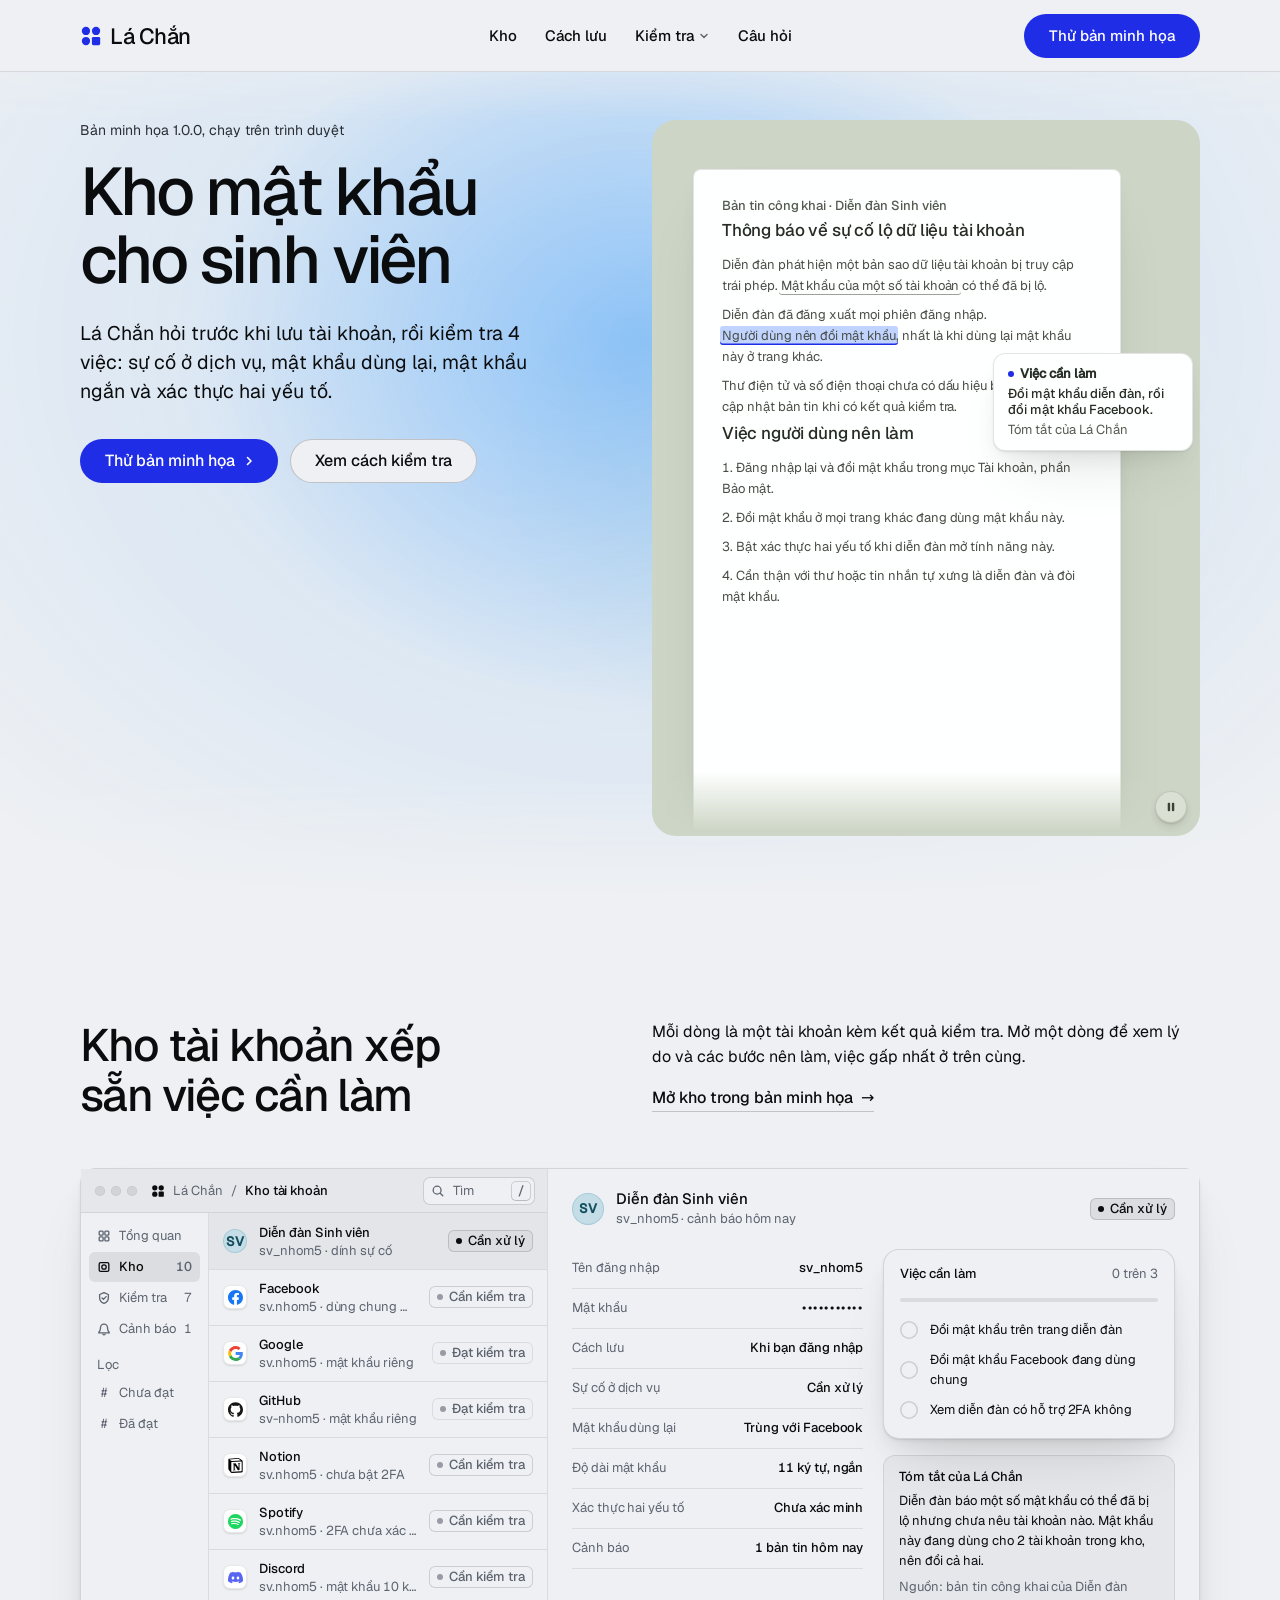
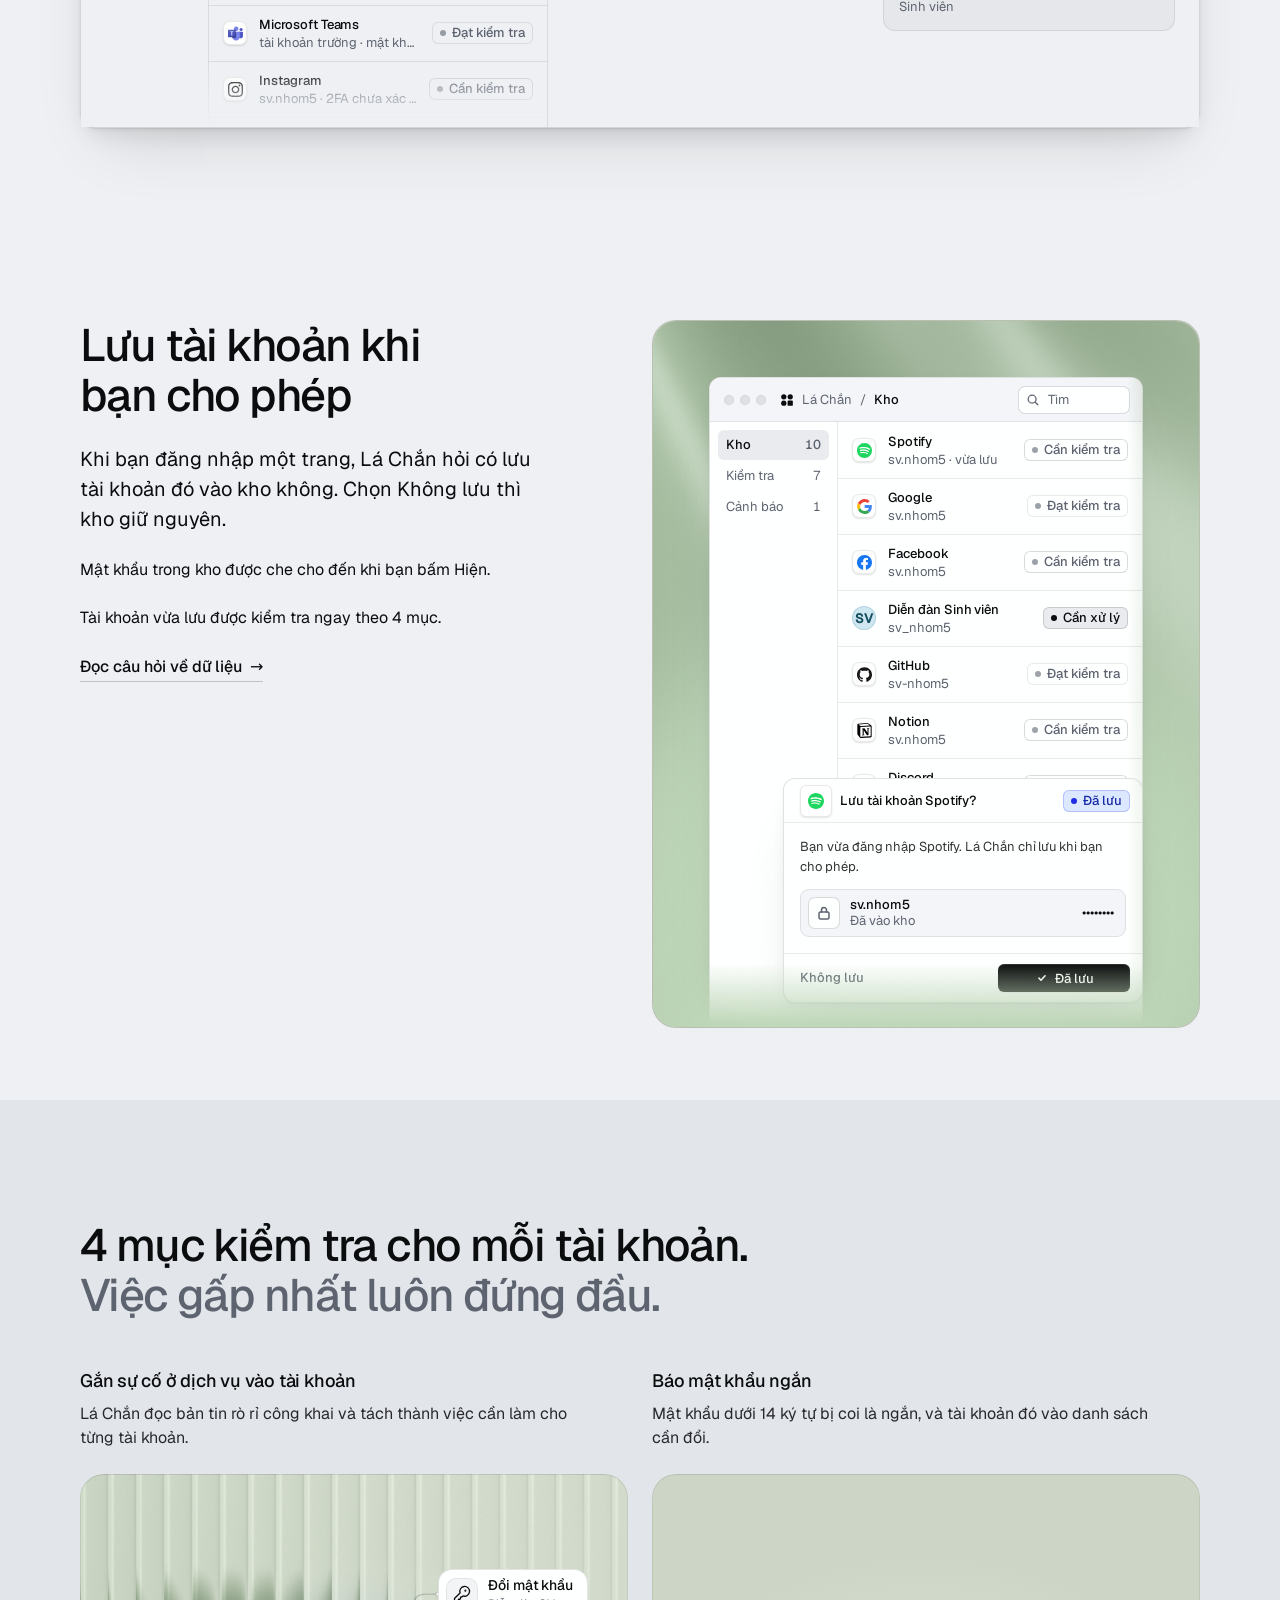
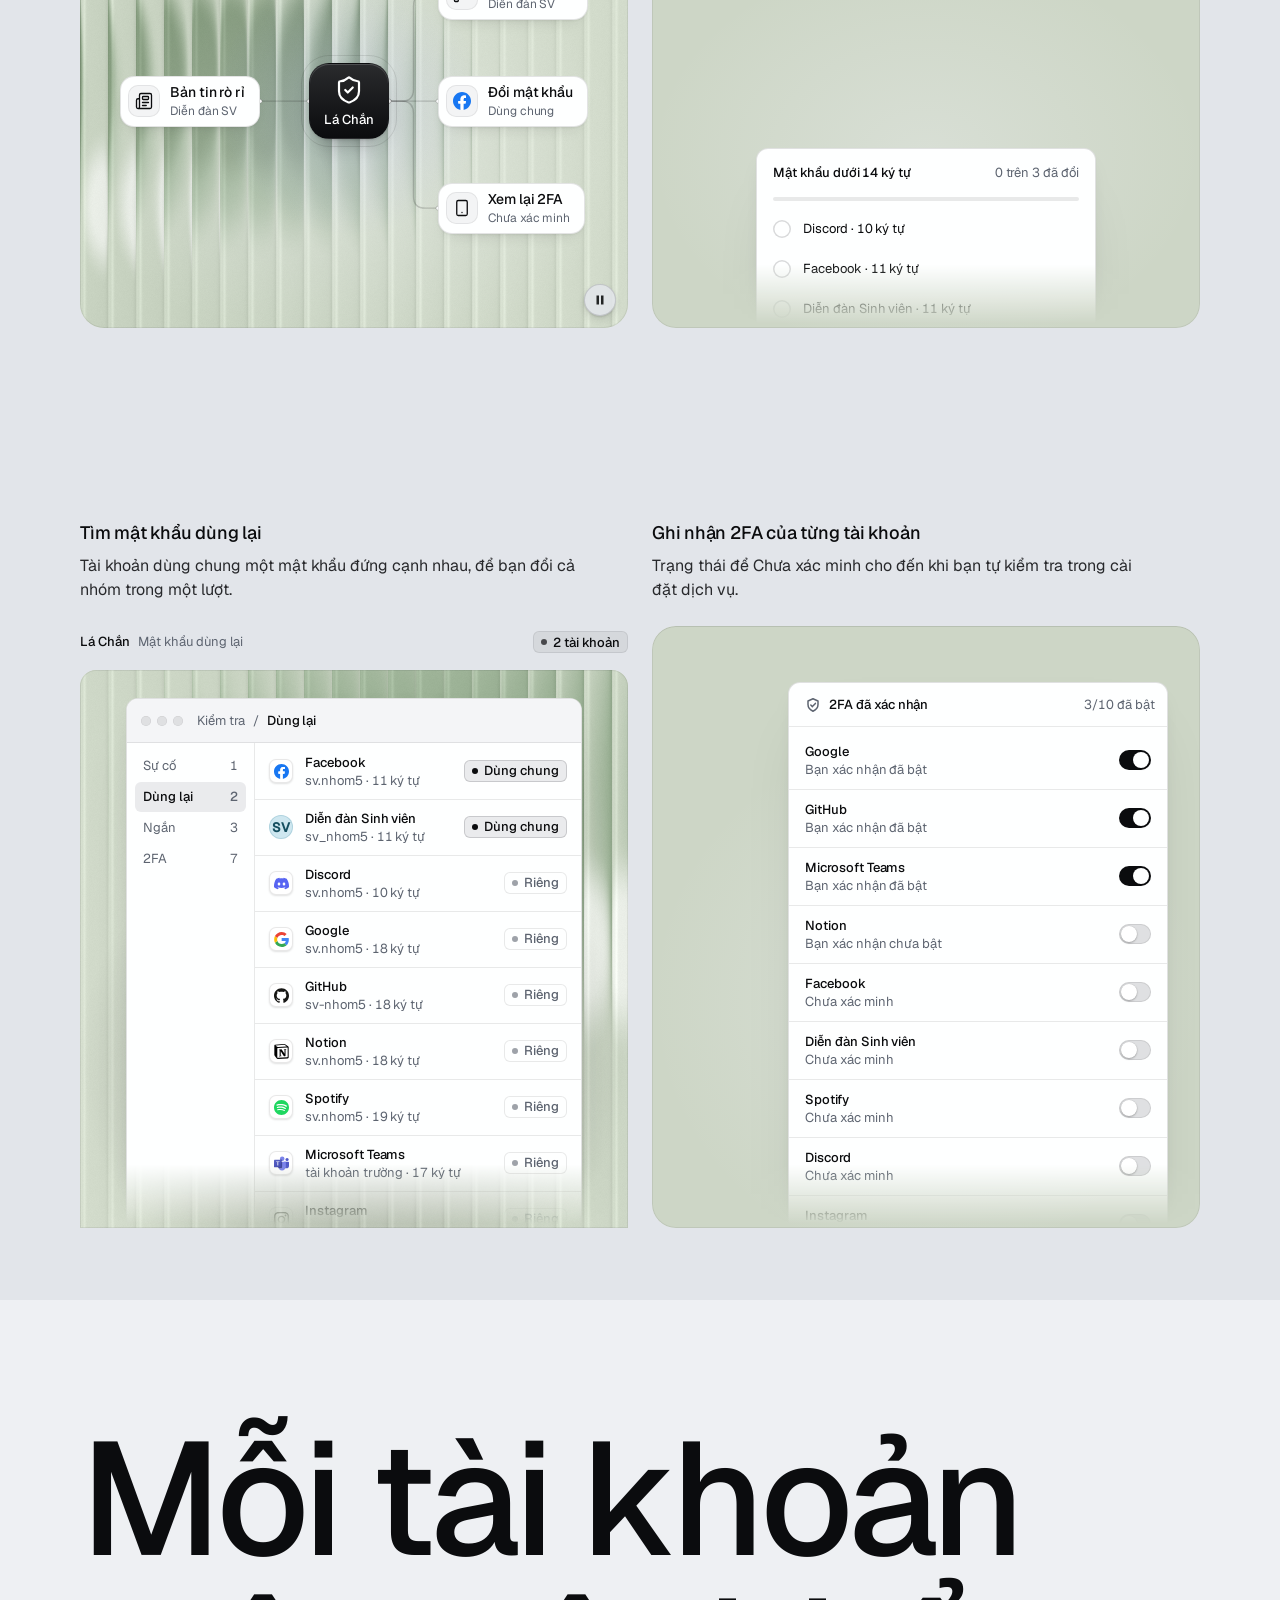
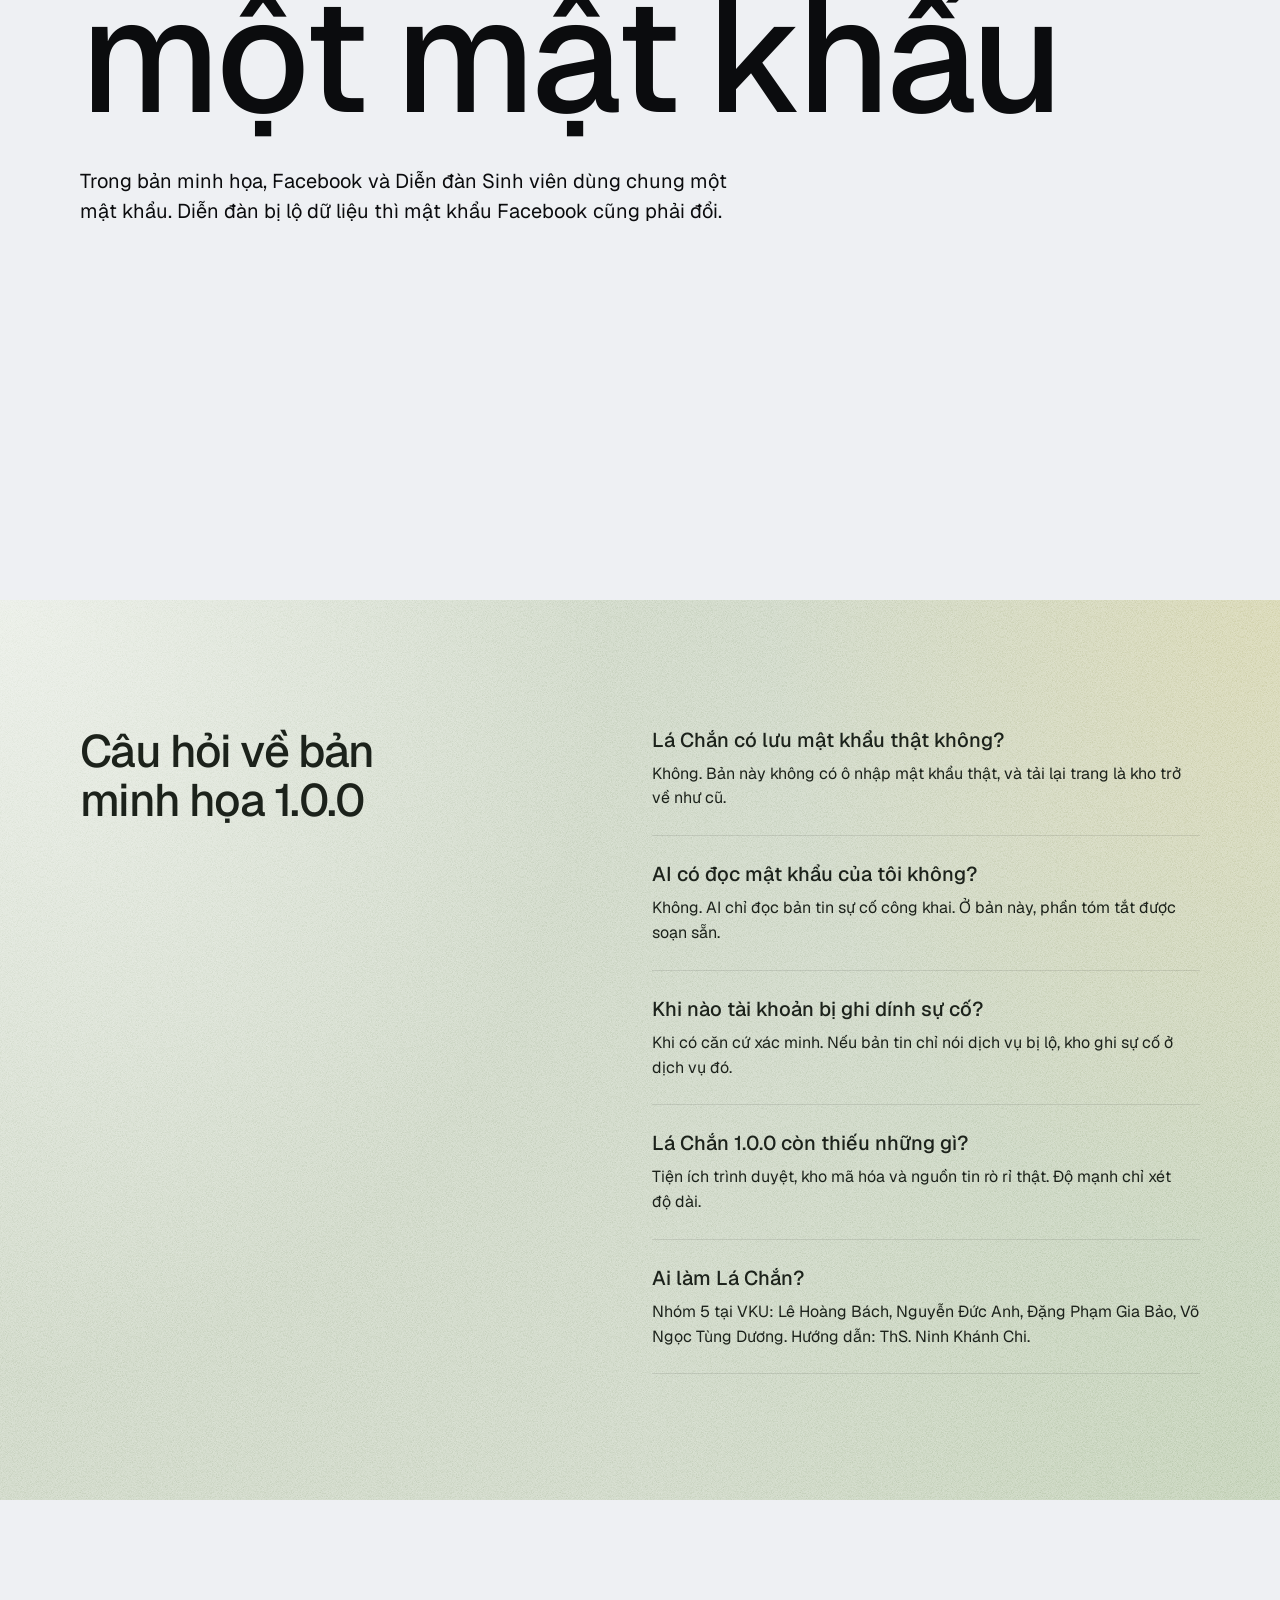
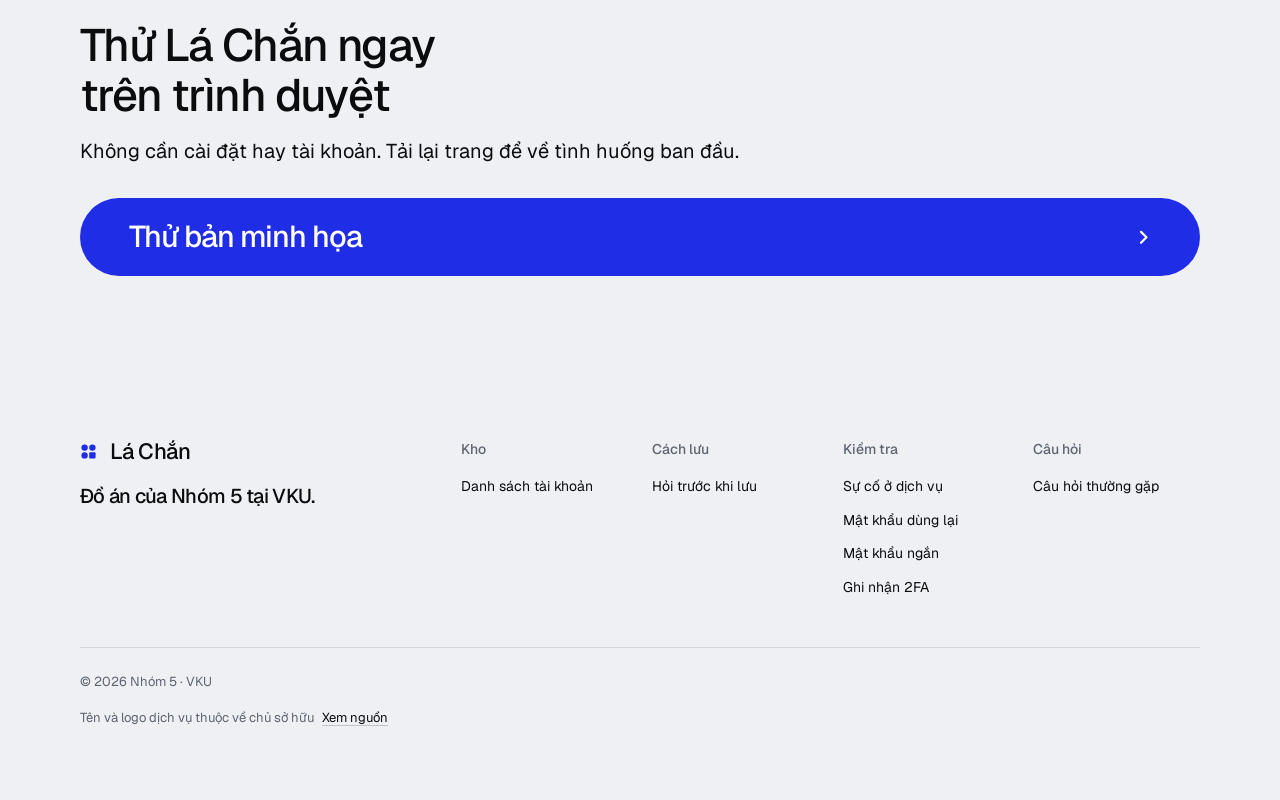
==== index.html @ aacc7a65 "Add files via upload" ====
<!doctype html>
<html lang="vi" data-type="software" data-radius="round" data-ground="sage" data-buttons="solid" data-motion>
<head>
<meta charset="utf-8">
<meta name="viewport" content="width=device-width, initial-scale=1, viewport-fit=cover">
<title>Lá Chắn: kho mật khẩu cho sinh viên</title>
<meta name="description" content="Lá Chắn lưu tài khoản khi bạn đồng ý, rồi chỉ ra tài khoản cần xử lý trước: dính sự cố, dùng chung mật khẩu, mật khẩu ngắn hoặc 2FA chưa rõ.">
<meta property="og:type" content="website">
<meta property="og:title" content="Lá Chắn: kho mật khẩu cho sinh viên">
<meta property="og:description" content="Lưu tài khoản khi bạn đồng ý và biết tài khoản nào cần đổi mật khẩu trước.">
<meta property="og:image" content="share.jpg">
<meta name="twitter:card" content="summary_large_image">
<link rel="icon" href="favicon.svg" type="image/svg+xml">
<meta name="theme-color" content="#eef0f3">
<link rel="canonical" href="https://nktu32-ux.github.io/bao-ve-tai-khoan/">
<meta name="site-kind" content="software">
<meta name="page-type" content="software">
<!-- Geist + Geist Mono (start.mjs css --type geist), the same Google Fonts files kept in assets/fonts with their Vietnamese subset -->
<link rel="stylesheet" href="assets/fonts/fonts.css">
<link rel="stylesheet" href="assets/system.css">
<link rel="stylesheet" href="assets/ui/cards.css">
<link rel="stylesheet" href="assets/motion/motion.css">
<link rel="stylesheet" href="assets/backgrounds/backgrounds.css">
<link rel="stylesheet" href="assets/layout/layout.css">
<link rel="stylesheet" href="assets/icons/icon.css">
<style>
:root {
  --p-bg: #eef0f3; --p-surface: #e2e5ea; --p-ink: #0b0c0e; --p-muted: #5d6470;
  --p-accent: #1f2de6; --p-accent-ink: #ffffff; --p-action: #1f2de6; --p-action-ink: #ffffff;
  --p-inv-bg: #0b0c0e; --p-inv-surface: #17181a; --p-inv-ink: #eef0f3; --p-inv-muted: #8e8f92;
  --p-inv-accent: #eef0f3; --p-inv-accent-ink: #0b0c0e; --p-inv-action: #eef0f3; --p-inv-action-ink: #0b0c0e;
  --font-display: "Geist", system-ui, sans-serif;
  --font-text: "Geist", system-ui, sans-serif;
  --font-mono: "Geist Mono", ui-monospace, "SFMono-Regular", Menlo, Consolas, monospace;
  --display-weight: 500;
  --display-tracking: -0.035em;
  --display-tracking-xl: -0.045em;
}
</style>
<link rel="stylesheet" href="assets/ui/base.css">
<link rel="stylesheet" href="assets/ui/doc/fragment.css">
<link rel="stylesheet" href="assets/ui/window/fragment.css">
<link rel="stylesheet" href="assets/ui/checklist/fragment.css">
<link rel="stylesheet" href="assets/ui/cursor/fragment.css">
<link rel="stylesheet" href="assets/ui/toggles/fragment.css">
<link rel="stylesheet" href="assets/diagrams/diagram.css">
<script>document.documentElement.classList.add('m-enter');setTimeout(()=>document.documentElement.classList.add('m-enter-done'),700)</script>
<script src="assets/backgrounds/backgrounds.js"></script>
<script>document.documentElement.classList.add('mo-js');setTimeout(()=>document.documentElement.classList.add('mo-safe'),2500)</script>
<link rel="modulepreload" href="assets/moments/moments.js">
<link rel="modulepreload" href="assets/moments/lib.js">
<link rel="modulepreload" href="assets/moments/letters-assemble/moment.js">
<style>
  /* page CSS: only what sits inside a visual, and one --p-h for the card group */
  #kiem-tra .panel { --p-h: 336px; }
  @media (min-width: 1024px) and (max-width: 1279px) { #kiem-tra .panel { --p-h: 320px; } }
  @media (min-width: 640px) and (max-width: 1023px) and (orientation: portrait) { #kiem-tra .panel { --p-h: 440px; } }
  @media (max-width: 639px) { #kiem-tra .panel { --p-h: 170px; } }
  /* the questions: one screen from a tablet up, two on a phone (five answers stack taller than one) */
  @media (max-width: 639px) { #cau-hoi { --g-screen: 200lvh; } }
  /* the hero's page on a tablet takes the frame's width, with even ground at both sides */
  @media (max-width: 1023px) {
    .hero__media .stage > .at-corner { right: 40px; }
    .hero__media .ui-doc { width: 100%; }
  }
  /* the nav menu opens a card of the checks: land under the fixed bar */
  #kiem-tra .card { scroll-margin-top: calc(var(--nav) + var(--s-6)); }

  /* the hero's picture stands on the page's lit ground (layout.css gives .hero__media the surface) */
  .hero__media.frame--lit { background: var(--ground-bg); }
  .hero__media .ui-doc { width: 500px; }
  /* a phone's frame is too narrow for the note beside the page: the marked phrase stands alone */
  @media (max-width: 639px) { .hero__media .ui-doc__note { display: none; } }

  /* app-frame (sections-library.md, app-frame: the whole recipe) */
  .app.ui { display: grid; grid-template-columns: minmax(0, 5fr) minmax(0, 7fr); margin-top: var(--s-7); background: var(--u-bg); border: 1px solid var(--u-border); border-radius: var(--u-r); box-shadow: var(--u-shadow); }
  .app > .app__pane { position: relative; min-width: 0; min-height: 0; overflow: hidden; }
  .app > .app__pane + .app__pane { border-left: 1px solid var(--u-line); }
  .app > .app__pane > .ui-panel { width: 100%; border: 0; border-radius: 0; box-shadow: none; }
  .app > .app__pane::after { content: ""; position: absolute; inset: auto 0 0 0; height: 64px; background: linear-gradient(transparent, var(--u-bg)); pointer-events: none; }
  @media (min-width: 1024px) and (max-width: 1279px) { .app.ui { grid-template-columns: minmax(0, 4fr) minmax(0, 8fr); } }
  @media (max-width: 1023px) {
    .app.ui { grid-template-columns: minmax(0, 1fr); grid-template-rows: auto minmax(0, 1fr); }
    .app > .app__pane--list { max-height: 252px; }
    .app > .app__pane--list::after { display: none; }
    .app .ui-win__side { display: none; }
    .app .ui-win__body { grid-template-columns: minmax(0, 1fr); }
    .app > .app__pane + .app__pane { border-left: 0; border-top: 1px solid var(--u-line); }
  }
  @media (max-width: 639px) {
    .app.ui { grid-template-rows: minmax(0, 1fr); }
    .app > .app__pane--list { display: none; }
    .app > .app__pane + .app__pane { border-top: 0; }
  }

  /* a service's real logo on a light tile, in the window rows */
  .lc-logo { background: var(--u-tile); box-shadow: var(--u-tile-edge); border-radius: 7px; }
  .lc-logo img { width: 15px; height: 15px; }

  /* the open account in the app frame, laid out from Lá Chắn's own account screen */
  .lc-acc { padding: 20px 24px 32px; display: grid; gap: 20px; align-content: start; }
  .lc-acc__head { display: flex; align-items: center; gap: 12px; }
  .lc-acc__head .ui-title { font-size: 15px; }
  .lc-acc__sub { font-size: 13px; color: var(--u-muted); }
  .lc-acc__cols { display: grid; grid-template-columns: minmax(0, 1fr) minmax(0, 1fr); gap: 20px; align-items: start; }
  .lc-acc__list { margin: 0; padding: 0; list-style: none; display: grid; }
  .lc-acc__list > li { display: grid; grid-template-columns: minmax(0, 1fr) auto; align-items: center; gap: 12px; min-height: 40px; font-size: 13px; line-height: 16px; border-bottom: 1px solid var(--u-line); }
  .lc-acc__list > li > span:first-child { color: var(--u-muted); }
  .lc-acc__list b { font-weight: 500; color: var(--u-ink); }
  .lc-acc__mask { letter-spacing: 0.12em; }
  .lc-acc__cols .ui-checks { width: 100%; }
  .lc-acc__side { display: grid; gap: 16px; }
  .lc-acc__ai { padding: 14px 16px; border-radius: var(--u-r2); background: var(--u-fill); box-shadow: inset 0 0 0 1px var(--u-line); display: grid; gap: 6px; }
  .lc-acc__ai p { margin: 0; font-size: 13px; line-height: 20px; color: var(--u-ink); }
  .lc-acc__label { font-size: 13px; line-height: 16px; font-weight: 500; color: var(--u-ink); }
  .lc-acc__ai .lc-acc__src { color: var(--u-muted); }
  @media (max-width: 1279px) { .lc-acc__cols { grid-template-columns: minmax(0, 1fr); } }

  /* the statement moment's letters start scattered: they stay inside their own section */
  #mot-mat-khau { overflow: clip; }
  /* the statement's lines under it are text people read: the ink */
  #mot-mat-khau .mo-la__sub { color: var(--ink); }
  /* the mocks' quietest text at 4.5:1 on their own surface */
  .ui { --u-soft: var(--u-muted); }
  /* #luu: the dialog lies over the window's lower-right corner; below 1024 the window shows alone, as the hero frames do */
  @media (max-width: 1023px) { #luu .stage > .at-over { display: none; } }
  .lc-skip { font-size: 13px; line-height: 16px; font-weight: 500; color: var(--u-muted); }
  /* the credits line in the page's language (system.css writes "Credits" and "Hide") */
  .credits > summary::after { content: "Xem nguồn"; }
  .credits[open] > summary::after { content: "Ẩn"; }

  /* a phone shows the first rows of each list; the rest would only run on, cut, under the next card */
  @media (max-width: 639px) {
    :is(#luu, #dung-lai) .ui-win__row:nth-child(n + 6), #hai-yeu-to .ui-tg:nth-child(n + 5) { display: none; }
  }
</style>
</head>
<body>
<!-- type: software
     deal: hero split, nav nav-centre, close close-type, footer footer-columns, rhythm surface-pairs (#kiem-tra), buttons solid,
           mark dots, grounds bg-halo (hero) and bg-band (#cau-hoi), lit ground sage; palette cool-grey-cobalt; type geist; radius round
     effect: silk-folds in the [data-visual] frame of #luu; card grounds: fluted-glass in #kiem-tra
     moments: letters-assemble in #mot-mat-khau (the one habit the page asks people to drop, built letter by letter)
     motion: hero entrance (the name, then what to do); the doc's two marks in the hero; the open account's checklist in #kho;
             the lanes diagram's pulse in #kiem-tra (the card group's one loop); hover on every link, button and card -->

<header class="nav nav--centre">
  <div class="wrap nav__bar">
    <a class="skip-link" href="#top">Đến nội dung chính</a>
    <a class="nav__logo" href="#top"><span class="mark" data-mark="dots" aria-hidden="true"></span>Lá Chắn</a>
    <nav class="nav__links" aria-label="Điều hướng chính">
      <div class="nav__item"><a class="nav__link" href="#kho">Kho</a></div>
      <div class="nav__item"><a class="nav__link" href="#luu">Cách lưu</a></div>
      <div class="nav__item">
        <a class="nav__link" href="#kiem-tra">Kiểm tra <svg class="chev" viewBox="0 0 12 12" aria-hidden="true"><path d="M3 4.5l3 3 3-3" fill="none" stroke="currentColor" stroke-width="1.5" stroke-linecap="round" stroke-linejoin="round"/></svg></a>
        <div class="nav__menu">
          <div class="wrap grid">
            <div class="menu-col span-3">
              <p class="t-label">Tài khoản</p>
              <a href="#su-co">Sự cố ở dịch vụ<span>Theo bản tin công khai</span></a>
              <a href="#hai-yeu-to">Ghi nhận 2FA<span>Xác thực hai yếu tố</span></a>
            </div>
            <div class="menu-col span-3">
              <p class="t-label">Mật khẩu</p>
              <a href="#dung-lai">Mật khẩu dùng lại<span>Tài khoản dùng chung</span></a>
              <a href="#mat-khau-yeu">Mật khẩu ngắn<span>Dưới 14 ký tự</span></a>
            </div>
          </div>
        </div>
      </div>
      <div class="nav__item"><a class="nav__link" href="#cau-hoi">Câu hỏi</a></div>
    </nav>
    <div class="nav__actions">
      <a class="btn btn--primary" href="app.html">Thử bản minh họa</a>
    </div>
    <button class="nav__toggle" type="button" aria-expanded="false" aria-label="Mở menu">
      <svg width="18" height="18" viewBox="0 0 18 18" aria-hidden="true"><path d="M2 5h14M2 13h14" stroke="currentColor" stroke-width="1.6" stroke-linecap="round"/></svg>
    </button>
  </div>
</header>

<main id="top">
  <section class="hero hero--split bg-halo" data-enter aria-labelledby="hero-h">
    <div class="wrap"><div class="hero-text grid hero__grid">
      <div class="hero__text span-5">
        <p class="hero__kicker">Bản minh họa 1.0.0, chạy trên trình duyệt</p>
        <h1 id="hero-h">Kho mật khẩu cho sinh viên</h1>
        <p class="hero__lead">Lá Chắn hỏi trước khi lưu tài khoản, rồi kiểm tra 4 việc: sự cố ở dịch vụ, mật khẩu dùng lại, mật khẩu ngắn và xác thực hai yếu tố.</p>
        <div class="btn-row">
          <a class="btn btn--primary" href="app.html">Thử bản minh họa<svg class="m-arrow" viewBox="0 0 12 12" aria-hidden="true"><path class="m-arrow__stem" d="M1 6h8"/><path class="m-arrow__head" d="M4.5 2.5 8 6l-3.5 3.5"/></svg></a>
          <a class="btn btn--secondary" href="#kiem-tra">Xem cách kiểm tra</a>
        </div>
      </div>
      <div class="hero__media frame frame--lit span-6 start-7" role="img" aria-label="Lá Chắn mở bản tin rò rỉ công khai của Diễn đàn Sinh viên, đánh dấu câu về mật khẩu bị lộ và ghi chú rằng tài khoản trong kho dùng chung mật khẩu với Facebook">
        <div class="stage stage--fade-b">
          <div class="at-corner to-edge" style="--ax:40px;--ay:48px" data-ui-loop>
            <div class="ui ui-doc" data-ui="doc">
              <article class="ui-doc__page">
                <div class="ui-doc__label">Bản tin công khai · Diễn đàn Sinh viên</div>
                <div class="ui-doc__title">Thông báo về sự cố lộ dữ liệu tài khoản</div>
                <div class="ui-doc__text">Diễn đàn phát hiện một bản sao dữ liệu tài khoản bị truy cập trái phép. <mark class="ui-doc__mark is-on">Mật khẩu của một số tài khoản</mark> có thể đã bị lộ.</div>
                <div class="ui-doc__text">Diễn đàn đã đăng xuất mọi phiên đăng nhập. <mark class="ui-doc__mark" data-kind="Việc cần làm" data-msg="Đổi mật khẩu diễn đàn, rồi đổi mật khẩu Facebook." data-where="Tóm tắt của Lá Chắn">Người dùng nên đổi mật khẩu</mark>, nhất là khi dùng lại mật khẩu này ở trang khác.</div>
                <div class="ui-doc__text">Thư điện tử và số điện thoại chưa có dấu hiệu bị lộ. Diễn đàn sẽ cập nhật bản tin khi có kết quả kiểm tra.</div>
                <div class="ui-doc__title">Việc người dùng nên làm</div>
                <div class="ui-doc__text">1. Đăng nhập lại và đổi mật khẩu trong mục Tài khoản, phần Bảo mật.</div>
                <div class="ui-doc__text">2. Đổi mật khẩu ở mọi trang khác đang dùng mật khẩu này.</div>
                <div class="ui-doc__text">3. Bật xác thực hai yếu tố khi diễn đàn mở tính năng này.</div>
                <div class="ui-doc__text">4. Cẩn thận với thư hoặc tin nhắn tự xưng là diễn đàn và đòi mật khẩu.</div>
              </article>
              <aside class="ui-doc__note ui-panel is-on">
                <div class="ui-doc__kind"><span class="ui-doc__dot"></span><span data-doc-kind>Có trong kho</span></div>
                <div class="ui-doc__msg" data-doc-msg>sv_nhom5 dùng chung mật khẩu với Facebook.</div>
                <div class="ui-doc__where" data-doc-where>Kho tài khoản · 2 tài khoản</div>
              </aside>
            </div>
          </div>
        </div>
      </div>
    </div></div>
  </section>

  <section class="section" id="kho" aria-labelledby="kho-h">
    <div class="wrap">
      <div class="grid">
        <h2 class="span-5" id="kho-h">Kho tài khoản xếp sẵn việc cần làm</h2>
        <div class="span-6 start-7 stack-4">
          <p>Mỗi dòng là một tài khoản kèm kết quả kiểm tra. Mở một dòng để xem lý do và các bước nên làm, việc gấp nhất ở trên cùng.</p>
          <a class="link" href="app.html#kho-tai-khoan">Mở kho trong bản minh họa</a>
        </div>
      </div>
      <div class="ui app fill" role="img" aria-label="Cửa sổ Lá Chắn: 10 tài khoản trong kho, tài khoản Diễn đàn Sinh viên đang mở với 4 kết quả kiểm tra và 3 việc cần làm" data-ui-pause-host>
        <div class="app__pane app__pane--list">
          <div class="ui ui-panel ui-win" data-ui="window">
            <div class="ui-win__bar">
              <span class="ui-dots" aria-hidden="true"><i></i><i></i><i></i></span>
              <span class="ui-win__crumb"><svg class="ui-brand" viewBox="0 0 24 24" aria-hidden="true" fill="currentColor"><circle cx="6.5" cy="6.5" r="4.5"/><circle cx="17.5" cy="6.5" r="4.5"/><circle cx="6.5" cy="17.5" r="4.5"/><rect x="13" y="13" width="9" height="9" rx="1.5"/></svg>Lá Chắn <i>/</i> <b>Kho tài khoản</b></span>
              <span class="ui-spacer"></span>
              <span class="ui-win__search" aria-hidden="true"><svg class="ui-icon" viewBox="0 0 16 16"><circle cx="7" cy="7" r="4.5"/><path d="m10.5 10.5 3 3"/></svg><span class="ui-win__ph">Tìm</span><span class="ui-kbd">/</span></span>
            </div>
            <div class="ui-win__body">
              <nav class="ui-win__side" aria-hidden="true">
                <span class="ui-win__nav"><svg class="ui-icon" viewBox="0 0 16 16"><rect x="2.5" y="2.5" width="4.5" height="4.5" rx="1"/><rect x="9" y="2.5" width="4.5" height="4.5" rx="1"/><rect x="2.5" y="9" width="4.5" height="4.5" rx="1"/><rect x="9" y="9" width="4.5" height="4.5" rx="1"/></svg>Tổng quan</span>
                <span class="ui-win__nav is-on"><svg class="ui-icon" viewBox="0 0 16 16"><rect x="2.5" y="3" width="11" height="10" rx="1.5"/><circle cx="8" cy="8" r="2.5"/></svg>Kho<em>10</em></span>
                <span class="ui-win__nav"><svg class="ui-icon" viewBox="0 0 16 16"><path d="M8 1.8 13 4v3.6c0 3-2.1 5.4-5 6.6-2.9-1.2-5-3.6-5-6.6V4z"/><path d="m5.8 8 1.6 1.6 3-3.2"/></svg>Kiểm tra<em>7</em></span>
                <span class="ui-win__nav"><svg class="ui-icon" viewBox="0 0 16 16"><path d="M12 6.5a4 4 0 0 0-8 0c0 4.5-2 4.5-2 6h12c0-1.5-2-1.5-2-6"/><path d="M6.8 14a1.4 1.4 0 0 0 2.4 0"/></svg>Cảnh báo<em>1</em></span>
                <span class="ui-win__label">Lọc</span>
                <span class="ui-win__nav"><span class="ui-win__hash">#</span>Chưa đạt</span>
                <span class="ui-win__nav"><span class="ui-win__hash">#</span>Đã đạt</span>
              </nav>
              <div class="ui-win__main">
                <div class="ui-win__cols" aria-hidden="true"><span>Dịch vụ</span><span>Tài khoản</span><span>Trạng thái</span><span>2FA</span></div>
                <ul class="ui-win__rows">
                  <li class="ui-win__row is-sel" data-row><span class="ui-avatar" data-tone="4">SV</span><span class="ui-win__who">Diễn đàn Sinh viên</span><span class="ui-win__sub">sv_nhom5 · dính sự cố</span><span class="ui-win__st is-you" data-st>Cần xử lý</span><span class="ui-win__age">Chưa</span></li>
                  <li class="ui-win__row" data-row><span class="ui-avatar lc-logo"><img data-icon="facebook" src="assets/icons/facebook.svg" alt="" width="15" height="15"></span><span class="ui-win__who">Facebook</span><span class="ui-win__sub">sv.nhom5 · dùng chung mật khẩu</span><span class="ui-win__st" data-st>Cần kiểm tra</span><span class="ui-win__age">Chưa</span></li>
                  <li class="ui-win__row" data-row><span class="ui-avatar lc-logo"><img data-icon="logos:google-icon" src="assets/icons/google-icon.svg" alt="" width="15" height="15"></span><span class="ui-win__who">Google</span><span class="ui-win__sub">sv.nhom5 · mật khẩu riêng</span><span class="ui-win__st is-done" data-st>Đạt kiểm tra</span><span class="ui-win__age">Bật</span></li>
                  <li class="ui-win__row" data-row><span class="ui-avatar lc-logo"><img data-icon="github" src="assets/icons/github.svg" alt="" width="15" height="15"></span><span class="ui-win__who">GitHub</span><span class="ui-win__sub">sv-nhom5 · mật khẩu riêng</span><span class="ui-win__st is-done" data-st>Đạt kiểm tra</span><span class="ui-win__age">Bật</span></li>
                  <li class="ui-win__row" data-row><span class="ui-avatar lc-logo"><img data-icon="notion" src="assets/icons/notion.svg" alt="" width="15" height="15"></span><span class="ui-win__who">Notion</span><span class="ui-win__sub">sv.nhom5 · chưa bật 2FA</span><span class="ui-win__st" data-st>Cần kiểm tra</span><span class="ui-win__age">Tắt</span></li>
                  <li class="ui-win__row" data-row><span class="ui-avatar lc-logo"><img data-icon="spotify" src="assets/icons/spotify.svg" alt="" width="15" height="15"></span><span class="ui-win__who">Spotify</span><span class="ui-win__sub">sv.nhom5 · 2FA chưa xác minh</span><span class="ui-win__st" data-st>Cần kiểm tra</span><span class="ui-win__age">Chưa</span></li>
                  <li class="ui-win__row" data-row><span class="ui-avatar lc-logo"><img data-icon="discord" src="assets/icons/discord.svg" alt="" width="15" height="15"></span><span class="ui-win__who">Discord</span><span class="ui-win__sub">sv.nhom5 · mật khẩu 10 ký tự</span><span class="ui-win__st" data-st>Cần kiểm tra</span><span class="ui-win__age">Chưa</span></li>
                  <li class="ui-win__row" data-row><span class="ui-avatar lc-logo"><img data-icon="teams" src="assets/icons/teams.svg" alt="" width="15" height="15"></span><span class="ui-win__who">Microsoft Teams</span><span class="ui-win__sub">tài khoản trường · mật khẩu riêng</span><span class="ui-win__st is-done" data-st>Đạt kiểm tra</span><span class="ui-win__age">Bật</span></li>
                  <li class="ui-win__row" data-row><span class="ui-avatar lc-logo"><img data-icon="instagram" src="assets/icons/instagram.svg" alt="" width="15" height="15"></span><span class="ui-win__who">Instagram</span><span class="ui-win__sub">sv.nhom5 · 2FA chưa xác minh</span><span class="ui-win__st" data-st>Cần kiểm tra</span><span class="ui-win__age">Chưa</span></li>
                  <li class="ui-win__row" data-row><span class="ui-avatar lc-logo"><img data-icon="tiktok" src="assets/icons/tiktok.svg" alt="" width="15" height="15"></span><span class="ui-win__who">TikTok</span><span class="ui-win__sub">sv.nhom5 · 2FA chưa xác minh</span><span class="ui-win__st" data-st>Cần kiểm tra</span><span class="ui-win__age">Chưa</span></li>
                </ul>
              </div>
            </div>
          </div>
        </div>
        <div class="app__pane app__pane--open" data-ui-loop>
          <div class="ui ui-panel lc-acc">
            <div class="lc-acc__head">
              <span class="ui-avatar ui-avatar--md" data-tone="4">SV</span>
              <div><div class="ui-title">Diễn đàn Sinh viên</div><div class="lc-acc__sub">sv_nhom5 · cảnh báo hôm nay</div></div>
              <span class="ui-spacer"></span>
              <span class="ui-win__st is-you">Cần xử lý</span>
            </div>
            <div class="lc-acc__cols">
              <ul class="lc-acc__list">
                <li><span>Tên đăng nhập</span><b>sv_nhom5</b></li>
                <li><span>Mật khẩu</span><b class="lc-acc__mask">•••••••••••</b></li>
                <li><span>Cách lưu</span><b>Khi bạn đăng nhập</b></li>
                <li><span>Sự cố ở dịch vụ</span><b>Cần xử lý</b></li>
                <li><span>Mật khẩu dùng lại</span><b>Trùng với Facebook</b></li>
                <li><span>Độ dài mật khẩu</span><b>11 ký tự, ngắn</b></li>
                <li><span>Xác thực hai yếu tố</span><b>Chưa xác minh</b></li>
                <li><span>Cảnh báo</span><b>1 bản tin hôm nay</b></li>
              </ul>
              <div class="lc-acc__side">
                <div class="ui ui-panel ui-checks" data-ui="checklist">
                  <div class="ui-checks__head">
                    <div class="ui-title">Việc cần làm</div>
                    <span class="ui-spacer"></span>
                    <div class="ui-meta" data-checks-count>0 trên 3</div>
                  </div>
                  <div class="ui-checks__bar"><i data-checks-bar style="--k:0"></i></div>
                  <ul class="ui-checks__list">
                    <li class="ui-check"><span class="ui-check__box"><svg viewBox="0 0 16 16"><path d="m4.5 8.2 2.3 2.3 4.7-5"/></svg></span><span class="ui-check__label">Đổi mật khẩu trên trang diễn đàn</span></li>
                    <li class="ui-check"><span class="ui-check__box"><svg viewBox="0 0 16 16"><path d="m4.5 8.2 2.3 2.3 4.7-5"/></svg></span><span class="ui-check__label">Đổi mật khẩu Facebook đang dùng chung</span></li>
                    <li class="ui-check"><span class="ui-check__box"><svg viewBox="0 0 16 16"><path d="m4.5 8.2 2.3 2.3 4.7-5"/></svg></span><span class="ui-check__label">Xem diễn đàn có hỗ trợ 2FA không</span></li>
                  </ul>
                </div>
                <div class="lc-acc__ai">
                  <div class="lc-acc__label">Tóm tắt của Lá Chắn</div>
                  <p>Diễn đàn báo một số mật khẩu có thể đã bị lộ nhưng chưa nêu tài khoản nào. Mật khẩu này đang dùng cho 2 tài khoản trong kho, nên đổi cả hai.</p>
                  <p class="lc-acc__src">Nguồn: bản tin công khai của Diễn đàn Sinh viên</p>
                </div>
              </div>
            </div>
          </div>
        </div>
      </div>
    </div>
  </section>

  <section class="section" id="luu" aria-labelledby="luu-h">
    <div class="wrap">
      <div class="grid fill">
        <div class="span-5 stack-5">
          <h2 id="luu-h">Lưu tài khoản khi bạn cho phép</h2>
          <p class="t-lead">Khi bạn đăng nhập một trang, Lá Chắn hỏi có lưu tài khoản đó vào kho không. Chọn Không lưu thì kho giữ nguyên.</p>
          <p>Mật khẩu trong kho được che cho đến khi bạn bấm Hiện.</p>
          <p>Tài khoản vừa lưu được kiểm tra ngay theo 4 mục.</p>
          <a class="link" href="#cau-hoi">Đọc câu hỏi về dữ liệu</a>
        </div>
        <div class="frame frame--split frame--fill span-6 start-7" data-visual data-fx="silk-folds" data-fx-seed="18" role="img" aria-label="Kho tài khoản của Lá Chắn với hộp thoại hỏi có lưu tài khoản Spotify vừa đăng nhập, gồm lựa chọn Không lưu và nút Cho phép lưu">
          <div class="stage stage--fade-br">
            <div class="at-corner to-edge fit" style="--ax:56px;--ay:56px;--fit-max:600px">
              <div class="ui ui-panel ui-win ui-win--compact" data-ui="window" data-ui-opts='{"compact":true}'>
                <div class="ui-win__bar">
                  <span class="ui-dots" aria-hidden="true"><i></i><i></i><i></i></span>
                  <span class="ui-win__crumb"><svg class="ui-brand" viewBox="0 0 24 24" aria-hidden="true" fill="currentColor"><circle cx="6.5" cy="6.5" r="4.5"/><circle cx="17.5" cy="6.5" r="4.5"/><circle cx="6.5" cy="17.5" r="4.5"/><rect x="13" y="13" width="9" height="9" rx="1.5"/></svg>Lá Chắn <i>/</i> <b>Kho</b></span>
                  <span class="ui-spacer"></span>
                  <span class="ui-win__search" aria-hidden="true"><svg class="ui-icon" viewBox="0 0 16 16"><circle cx="7" cy="7" r="4.5"/><path d="m10.5 10.5 3 3"/></svg><span class="ui-win__ph">Tìm</span></span>
                </div>
                <div class="ui-win__body">
                  <nav class="ui-win__side" aria-hidden="true">
                    <span class="ui-win__nav is-on">Kho<em>10</em></span>
                    <span class="ui-win__nav">Kiểm tra<em>7</em></span>
                    <span class="ui-win__nav">Cảnh báo<em>1</em></span>
                  </nav>
                  <div class="ui-win__main">
                    <ul class="ui-win__rows">
                      <li class="ui-win__row" data-row><span class="ui-avatar lc-logo"><img data-icon="spotify" src="assets/icons/spotify.svg" alt="" width="15" height="15"></span><span class="ui-win__who">Spotify</span><span class="ui-win__sub">sv.nhom5 · vừa lưu</span><span class="ui-win__st" data-st>Cần kiểm tra</span></li>
                      <li class="ui-win__row" data-row><span class="ui-avatar lc-logo"><img data-icon="logos:google-icon" src="assets/icons/google-icon.svg" alt="" width="15" height="15"></span><span class="ui-win__who">Google</span><span class="ui-win__sub">sv.nhom5</span><span class="ui-win__st is-done" data-st>Đạt kiểm tra</span></li>
                      <li class="ui-win__row" data-row><span class="ui-avatar lc-logo"><img data-icon="facebook" src="assets/icons/facebook.svg" alt="" width="15" height="15"></span><span class="ui-win__who">Facebook</span><span class="ui-win__sub">sv.nhom5</span><span class="ui-win__st" data-st>Cần kiểm tra</span></li>
                      <li class="ui-win__row" data-row><span class="ui-avatar" data-tone="4">SV</span><span class="ui-win__who">Diễn đàn Sinh viên</span><span class="ui-win__sub">sv_nhom5</span><span class="ui-win__st is-you" data-st>Cần xử lý</span></li>
                      <li class="ui-win__row" data-row><span class="ui-avatar lc-logo"><img data-icon="github" src="assets/icons/github.svg" alt="" width="15" height="15"></span><span class="ui-win__who">GitHub</span><span class="ui-win__sub">sv-nhom5</span><span class="ui-win__st is-done" data-st>Đạt kiểm tra</span></li>
                      <li class="ui-win__row" data-row><span class="ui-avatar lc-logo"><img data-icon="notion" src="assets/icons/notion.svg" alt="" width="15" height="15"></span><span class="ui-win__who">Notion</span><span class="ui-win__sub">sv.nhom5</span><span class="ui-win__st" data-st>Cần kiểm tra</span></li>
                      <li class="ui-win__row" data-row><span class="ui-avatar lc-logo"><img data-icon="discord" src="assets/icons/discord.svg" alt="" width="15" height="15"></span><span class="ui-win__who">Discord</span><span class="ui-win__sub">sv.nhom5</span><span class="ui-win__st" data-st>Cần kiểm tra</span></li>
                      <li class="ui-win__row" data-row><span class="ui-avatar lc-logo"><img data-icon="teams" src="assets/icons/teams.svg" alt="" width="15" height="15"></span><span class="ui-win__who">Microsoft Teams</span><span class="ui-win__sub">tài khoản trường</span><span class="ui-win__st is-done" data-st>Đạt kiểm tra</span></li>
                      <li class="ui-win__row" data-row><span class="ui-avatar lc-logo"><img data-icon="instagram" src="assets/icons/instagram.svg" alt="" width="15" height="15"></span><span class="ui-win__who">Instagram</span><span class="ui-win__sub">sv.nhom5</span><span class="ui-win__st" data-st>Cần kiểm tra</span></li>
                      <li class="ui-win__row" data-row><span class="ui-avatar lc-logo"><img data-icon="tiktok" src="assets/icons/tiktok.svg" alt="" width="15" height="15"></span><span class="ui-win__who">TikTok</span><span class="ui-win__sub">sv.nhom5</span><span class="ui-win__st" data-st>Cần kiểm tra</span></li>
                    </ul>
                  </div>
                </div>
              </div>
            </div>
            <div class="at-over" style="--bx:56px;--by:24px">
              <div class="ui ui-panel ui-cursor" data-ui="cursor">
                <div class="ui-head">
                  <span class="ui-logo ui-logo--sm"><img data-icon="spotify" src="assets/icons/spotify.svg" alt="" width="16" height="16"></span>
                  <div class="ui-title">Lưu tài khoản Spotify?</div>
                  <span class="ui-spacer"></span>
                  <span class="ui-chip ui-cursor__state" data-cur-state data-done="Đã lưu">Chờ bạn chọn</span>
                </div>
                <div class="ui-cursor__body">
                  <div class="ui-cursor__text">Bạn vừa đăng nhập Spotify. Lá Chắn chỉ lưu khi bạn cho phép.</div>
                  <div class="ui-cursor__row">
                    <span class="ui-cursor__ico" aria-hidden="true"><svg class="ui-icon" viewBox="0 0 16 16"><rect x="3" y="7" width="10" height="7" rx="1.5"/><path d="M5.5 7V5a2.5 2.5 0 0 1 5 0v2"/></svg></span>
                    <span class="ui-cursor__what"><span class="ui-cursor__name">sv.nhom5</span><span class="ui-cursor__sub" data-cur-sub data-done="Đã vào kho">Mật khẩu đang được che</span></span>
                    <span class="ui-cursor__amt">••••••••</span>
                  </div>
                </div>
                <div class="ui-cursor__foot">
                  <span class="lc-skip">Không lưu</span>
                  <span class="ui-spacer"></span>
                  <button class="ui-btn ui-cursor__go" type="button" tabindex="-1" data-cur-btn data-busy="Đang lưu" data-done="Đã lưu"><span class="ui-spin ui-cursor__spin" aria-hidden="true"></span><svg class="ui-cursor__ok" viewBox="0 0 16 16" aria-hidden="true"><path d="m4.5 8.2 2.3 2.3 4.7-5" fill="none" stroke="currentColor" stroke-width="1.8" stroke-linecap="round" stroke-linejoin="round"/></svg><span data-cur-label>Cho phép lưu</span></button>
                </div>
              </div>
            </div>
          </div>
        </div>
      </div>
    </div>
  </section>

  <section class="section g2 ground-surface" id="kiem-tra" aria-labelledby="kiem-tra-h">
    <div class="wrap">
      <div class="group">
        <div class="section-head">
          <h2 id="kiem-tra-h">4 mục kiểm tra cho mỗi tài khoản. <span class="muted">Việc gấp nhất luôn đứng đầu.</span></h2>
        </div>
        <div class="grid">
          <article class="card card--row card--open span-6 m-nolift" id="su-co">
            <h3>Gắn sự cố ở dịch vụ vào tài khoản</h3>
            <p>Lá Chắn đọc bản tin rò rỉ công khai và tách thành việc cần làm cho từng tài khoản.</p>
            <div class="panel" data-fx="fluted-glass" data-fx-seed="31" data-fx-params='{"speed":0}'>
              <div class="dg" data-ui-loop data-diagram='{"layout":"lanes","alt":"Bản tin rò rỉ của Diễn đàn Sinh viên đi vào Lá Chắn và tách thành ba việc: đổi mật khẩu diễn đàn, đổi mật khẩu Facebook đang dùng chung, xem lại 2FA.","input":{"label":"Bản tin rò rỉ","icon":"ui:newspaper","sub":"Diễn đàn SV","cap":false},"core":{"label":"Lá Chắn","icon":"ui:shield-check"},"lanes":[{"label":"Đổi mật khẩu","icon":"ui:key-round","sub":"Diễn đàn SV","cap":false},{"label":"Đổi mật khẩu","icon":"facebook","sub":"Dùng chung","cap":false},{"label":"Xem lại 2FA","icon":"ui:smartphone","sub":"Chưa xác minh","cap":false}]}'></div>
            </div>
          </article>
          <article class="card card--row card--open span-6 m-nolift" id="mat-khau-yeu">
            <h3>Báo mật khẩu ngắn</h3>
            <p>Mật khẩu dưới 14 ký tự bị coi là ngắn, và tài khoản đó vào danh sách cần đổi.</p>
            <div class="panel" data-fx="fluted-glass" data-fx-seed="53" data-fx-params='{"speed":0}'>
              <div class="stage stage--fade-b"><div class="at-rise fit" style="--ax:max(24px, 50% - 170px);--ay:calc(100% - 180px);--ay-sm:calc(100% - 180px);--fit-max:340px">
                <div class="ui ui-panel ui-checks" data-ui="checklist">
                  <div class="ui-checks__head">
                    <div class="ui-title">Mật khẩu dưới 14 ký tự</div>
                    <span class="ui-spacer"></span>
                    <div class="ui-meta" data-checks-count>0 trên 3 đã đổi</div>
                  </div>
                  <div class="ui-checks__bar"><i data-checks-bar style="--k:0"></i></div>
                  <ul class="ui-checks__list">
                    <li class="ui-check"><span class="ui-check__box"><svg viewBox="0 0 16 16"><path d="m4.5 8.2 2.3 2.3 4.7-5"/></svg></span><span class="ui-check__label">Discord · 10 ký tự</span></li>
                    <li class="ui-check"><span class="ui-check__box"><svg viewBox="0 0 16 16"><path d="m4.5 8.2 2.3 2.3 4.7-5"/></svg></span><span class="ui-check__label">Facebook · 11 ký tự</span></li>
                    <li class="ui-check"><span class="ui-check__box"><svg viewBox="0 0 16 16"><path d="m4.5 8.2 2.3 2.3 4.7-5"/></svg></span><span class="ui-check__label">Diễn đàn Sinh viên · 11 ký tự</span></li>
                  </ul>
                </div>
              </div></div>
            </div>
          </article>
        </div>
      </div>
      <div class="grid">
        <article class="card card--row card--open span-6 m-nolift" id="dung-lai">
          <h3>Tìm mật khẩu dùng lại</h3>
          <p>Tài khoản dùng chung một mật khẩu đứng cạnh nhau, để bạn đổi cả nhóm trong một lượt.</p>
          <div class="panel panel--device">
            <div class="panel__bar"><span>Lá Chắn</span><span class="muted">Mật khẩu dùng lại</span><span class="sp"></span><span class="panel__status"><i></i>2 tài khoản</span></div>
            <div class="panel__screen" data-fx="fluted-glass" data-fx-seed="47" data-fx-params='{"speed":0}'>
              <div class="stage stage--fade-b"><div class="at-corner fit" style="--ax:24px;--ay:28px;--fit-max:456px">
                <div class="ui ui-panel ui-win ui-win--compact" data-ui="window" data-ui-opts='{"compact":true}'>
                  <div class="ui-win__bar">
                    <span class="ui-dots" aria-hidden="true"><i></i><i></i><i></i></span>
                    <span class="ui-win__crumb">Kiểm tra <i>/</i> <b>Dùng lại</b></span>
                    <span class="ui-spacer"></span>
                  </div>
                  <div class="ui-win__body">
                    <nav class="ui-win__side" aria-hidden="true">
                      <span class="ui-win__nav">Sự cố<em>1</em></span>
                      <span class="ui-win__nav is-on">Dùng lại<em>2</em></span>
                      <span class="ui-win__nav">Ngắn<em>3</em></span>
                      <span class="ui-win__nav">2FA<em>7</em></span>
                    </nav>
                    <div class="ui-win__main">
                      <ul class="ui-win__rows">
                        <li class="ui-win__row" data-row><span class="ui-avatar lc-logo"><img data-icon="facebook" src="assets/icons/facebook.svg" alt="" width="15" height="15"></span><span class="ui-win__who">Facebook</span><span class="ui-win__sub">sv.nhom5 · 11 ký tự</span><span class="ui-win__st is-you" data-st>Dùng chung</span></li>
                        <li class="ui-win__row" data-row><span class="ui-avatar" data-tone="4">SV</span><span class="ui-win__who">Diễn đàn Sinh viên</span><span class="ui-win__sub">sv_nhom5 · 11 ký tự</span><span class="ui-win__st is-you" data-st>Dùng chung</span></li>
                        <li class="ui-win__row" data-row><span class="ui-avatar lc-logo"><img data-icon="discord" src="assets/icons/discord.svg" alt="" width="15" height="15"></span><span class="ui-win__who">Discord</span><span class="ui-win__sub">sv.nhom5 · 10 ký tự</span><span class="ui-win__st is-done" data-st>Riêng</span></li>
                        <li class="ui-win__row" data-row><span class="ui-avatar lc-logo"><img data-icon="logos:google-icon" src="assets/icons/google-icon.svg" alt="" width="15" height="15"></span><span class="ui-win__who">Google</span><span class="ui-win__sub">sv.nhom5 · 18 ký tự</span><span class="ui-win__st is-done" data-st>Riêng</span></li>
                        <li class="ui-win__row" data-row><span class="ui-avatar lc-logo"><img data-icon="github" src="assets/icons/github.svg" alt="" width="15" height="15"></span><span class="ui-win__who">GitHub</span><span class="ui-win__sub">sv-nhom5 · 18 ký tự</span><span class="ui-win__st is-done" data-st>Riêng</span></li>
                        <li class="ui-win__row" data-row><span class="ui-avatar lc-logo"><img data-icon="notion" src="assets/icons/notion.svg" alt="" width="15" height="15"></span><span class="ui-win__who">Notion</span><span class="ui-win__sub">sv.nhom5 · 18 ký tự</span><span class="ui-win__st is-done" data-st>Riêng</span></li>
                        <li class="ui-win__row" data-row><span class="ui-avatar lc-logo"><img data-icon="spotify" src="assets/icons/spotify.svg" alt="" width="15" height="15"></span><span class="ui-win__who">Spotify</span><span class="ui-win__sub">sv.nhom5 · 19 ký tự</span><span class="ui-win__st is-done" data-st>Riêng</span></li>
                        <li class="ui-win__row" data-row><span class="ui-avatar lc-logo"><img data-icon="teams" src="assets/icons/teams.svg" alt="" width="15" height="15"></span><span class="ui-win__who">Microsoft Teams</span><span class="ui-win__sub">tài khoản trường · 17 ký tự</span><span class="ui-win__st is-done" data-st>Riêng</span></li>
                        <li class="ui-win__row" data-row><span class="ui-avatar lc-logo"><img data-icon="instagram" src="assets/icons/instagram.svg" alt="" width="15" height="15"></span><span class="ui-win__who">Instagram</span><span class="ui-win__sub">sv.nhom5 · 15 ký tự</span><span class="ui-win__st is-done" data-st>Riêng</span></li>
                        <li class="ui-win__row" data-row><span class="ui-avatar lc-logo"><img data-icon="tiktok" src="assets/icons/tiktok.svg" alt="" width="15" height="15"></span><span class="ui-win__who">TikTok</span><span class="ui-win__sub">sv.nhom5 · 16 ký tự</span><span class="ui-win__st is-done" data-st>Riêng</span></li>
                      </ul>
                    </div>
                  </div>
                </div>
              </div></div>
            </div>
          </div>
        </article>
        <article class="card card--row card--open span-6 m-nolift" id="hai-yeu-to">
          <h3>Ghi nhận 2FA của từng tài khoản</h3>
          <p>Trạng thái để Chưa xác minh cho đến khi bạn tự kiểm tra trong cài đặt dịch vụ.</p>
          <div class="panel" data-fx="fluted-glass" data-fx-seed="59" data-fx-params='{"speed":0}'>
            <div class="stage stage--fade-b"><div class="at-right to-edge" style="--ax:32px;--ay:56px">
              <div class="ui ui-panel ui-toggles" data-ui="toggles">
                <div class="ui-head">
                  <svg class="ui-icon ui-toggles__ico" viewBox="0 0 16 16" aria-hidden="true"><path d="M8 1.8 13 4v3.6c0 3-2.1 5.4-5 6.6-2.9-1.2-5-3.6-5-6.6V4z"/><path d="m5.8 8 1.6 1.6 3-3.2"/></svg>
                  <div class="ui-title">2FA đã xác nhận</div>
                  <span class="ui-spacer"></span>
                  <div class="ui-meta" data-tg-count>3/10 đã bật</div>
                </div>
                <ul class="ui-toggles__list">
                  <li class="ui-tg"><span class="ui-tg__text"><span class="ui-tg__label">Google</span><span class="ui-tg__sub">Bạn xác nhận đã bật</span></span><button class="ui-switch is-on" type="button" role="switch" aria-checked="true" aria-label="2FA của Google" tabindex="-1"><i></i></button></li>
                  <li class="ui-tg"><span class="ui-tg__text"><span class="ui-tg__label">GitHub</span><span class="ui-tg__sub">Bạn xác nhận đã bật</span></span><button class="ui-switch is-on" type="button" role="switch" aria-checked="true" aria-label="2FA của GitHub" tabindex="-1"><i></i></button></li>
                  <li class="ui-tg"><span class="ui-tg__text"><span class="ui-tg__label">Microsoft Teams</span><span class="ui-tg__sub">Bạn xác nhận đã bật</span></span><button class="ui-switch is-on" type="button" role="switch" aria-checked="true" aria-label="2FA của Microsoft Teams" tabindex="-1"><i></i></button></li>
                  <li class="ui-tg"><span class="ui-tg__text"><span class="ui-tg__label">Notion</span><span class="ui-tg__sub">Bạn xác nhận chưa bật</span></span><button class="ui-switch" type="button" role="switch" aria-checked="false" aria-label="2FA của Notion" tabindex="-1"><i></i></button></li>
                  <li class="ui-tg"><span class="ui-tg__text"><span class="ui-tg__label">Facebook</span><span class="ui-tg__sub">Chưa xác minh</span></span><button class="ui-switch" type="button" role="switch" aria-checked="false" aria-label="2FA của Facebook" tabindex="-1"><i></i></button></li>
                  <li class="ui-tg"><span class="ui-tg__text"><span class="ui-tg__label">Diễn đàn Sinh viên</span><span class="ui-tg__sub">Chưa xác minh</span></span><button class="ui-switch" type="button" role="switch" aria-checked="false" aria-label="2FA của Diễn đàn Sinh viên" tabindex="-1"><i></i></button></li>
                  <li class="ui-tg"><span class="ui-tg__text"><span class="ui-tg__label">Spotify</span><span class="ui-tg__sub">Chưa xác minh</span></span><button class="ui-switch" type="button" role="switch" aria-checked="false" aria-label="2FA của Spotify" tabindex="-1"><i></i></button></li>
                  <li class="ui-tg"><span class="ui-tg__text"><span class="ui-tg__label">Discord</span><span class="ui-tg__sub">Chưa xác minh</span></span><button class="ui-switch" type="button" role="switch" aria-checked="false" aria-label="2FA của Discord" tabindex="-1"><i></i></button></li>
                  <li class="ui-tg"><span class="ui-tg__text"><span class="ui-tg__label">Instagram</span><span class="ui-tg__sub">Chưa xác minh</span></span><button class="ui-switch" type="button" role="switch" aria-checked="false" aria-label="2FA của Instagram" tabindex="-1"><i></i></button></li>
                  <li class="ui-tg"><span class="ui-tg__text"><span class="ui-tg__label">TikTok</span><span class="ui-tg__sub">Chưa xác minh</span></span><button class="ui-switch" type="button" role="switch" aria-checked="false" aria-label="2FA của TikTok" tabindex="-1"><i></i></button></li>
                </ul>
              </div>
            </div></div>
          </div>
        </article>
      </div>
    </div>
  </section>

  <section class="section" id="mot-mat-khau" data-moment="letters-assemble" data-moment-opts='{"spread":1}' aria-labelledby="mot-h">
    <div class="wrap">
      <h2 class="mo-la__type" id="mot-h">Mỗi tài khoản một mật khẩu</h2>
      <p class="mo-la__sub">Trong bản minh họa, Facebook và Diễn đàn Sinh viên dùng chung một mật khẩu. Diễn đàn bị lộ dữ liệu thì mật khẩu Facebook cũng phải đổi.</p>
    </div>
  </section>

  <section class="section bg-band" id="cau-hoi" aria-labelledby="cau-hoi-h" style="--g-screen: 100svh">
    <div class="wrap grid">
      <div class="span-5 stack-4">
        <h2 id="cau-hoi-h">Câu hỏi về bản minh họa 1.0.0</h2>
      </div>
      <div class="faq span-6 start-7">
        <div class="faq__item"><h3>Lá Chắn có lưu mật khẩu thật không?</h3><p>Không. Bản này không có ô nhập mật khẩu thật, và tải lại trang là kho trở về như cũ.</p></div>
        <div class="faq__item"><h3>AI có đọc mật khẩu của tôi không?</h3><p>Không. AI chỉ đọc bản tin sự cố công khai. Ở bản này, phần tóm tắt được soạn sẵn.</p></div>
        <div class="faq__item"><h3>Khi nào tài khoản bị ghi dính sự cố?</h3><p>Khi có căn cứ xác minh. Nếu bản tin chỉ nói dịch vụ bị lộ, kho ghi sự cố ở dịch vụ đó.</p></div>
        <div class="faq__item"><h3>Lá Chắn 1.0.0 còn thiếu những gì?</h3><p>Tiện ích trình duyệt, kho mã hóa và nguồn tin rò rỉ thật. Độ mạnh chỉ xét độ dài.</p></div>
        <div class="faq__item"><h3>Ai làm Lá Chắn?</h3><p>Nhóm 5 tại VKU: Lê Hoàng Bách, Nguyễn Đức Anh, Đặng Phạm Gia Bảo, Võ Ngọc Tùng Dương. Hướng dẫn: ThS. Ninh Khánh Chi.</p></div>
      </div>
    </div>
  </section>
</main>

<footer class="footer closing g2m" id="contact" aria-labelledby="close-h">
  <div class="wrap">
    <div class="closing__cta close--type">
      <div class="section-head">
        <h2 id="close-h">Thử Lá Chắn ngay trên trình duyệt</h2>
        <p class="t-small muted">Không cần cài đặt hay tài khoản. Tải lại trang để về tình huống ban đầu.</p>
      </div>
      <a class="btn btn--primary btn--xl btn--wide" href="app.html">Thử bản minh họa<svg class="m-arrow" viewBox="0 0 12 12" aria-hidden="true"><path class="m-arrow__stem" d="M1 6h8"/><path class="m-arrow__head" d="M4.5 2.5 8 6l-3.5 3.5"/></svg></a>
    </div>
    <div class="closing__links">
      <div class="grid">
        <div class="span-4 stack-4">
          <a class="nav__logo" href="#top"><span class="mark" data-mark="dots" aria-hidden="true"></span>Lá Chắn</a>
          <p class="footer__lede">Đồ án của Nhóm 5 tại VKU.</p>
        </div>
        <div class="span-2 footer__col"><h3>Kho</h3><ul><li><a href="#kho">Danh sách tài khoản</a></li></ul></div>
        <div class="span-2 footer__col"><h3>Cách lưu</h3><ul><li><a href="#luu">Hỏi trước khi lưu</a></li></ul></div>
        <div class="span-2 footer__col"><h3>Kiểm tra</h3><ul><li><a href="#su-co">Sự cố ở dịch vụ</a></li><li><a href="#dung-lai">Mật khẩu dùng lại</a></li><li><a href="#mat-khau-yeu">Mật khẩu ngắn</a></li><li><a href="#hai-yeu-to">Ghi nhận 2FA</a></li></ul></div>
        <div class="span-2 footer__col"><h3>Câu hỏi</h3><ul><li><a href="#cau-hoi">Câu hỏi thường gặp</a></li></ul></div>
      </div>
      <div class="footer__legal">
        <span>&copy; 2026 Nhóm 5 · VKU</span>
        <div class="socials"></div>
        <details class="credits"><summary>Tên và logo dịch vụ thuộc về chủ sở hữu</summary><p>Logo Google, Facebook, GitHub, Notion, Spotify, Discord, Microsoft Teams, Instagram và TikTok lấy từ bộ SVG Logos (CC0); biểu tượng giao diện lấy từ Lucide (ISC). <a href="assets/icons/icons-credits.json">Danh sách nguồn từng logo</a>.</p></details>
      </div>
    </div>
  </div>
</footer>

<script type="module" src="assets/system.js"></script>
<script type="module" src="assets/motion/motion.js"></script>
<script type="module" src="assets/layout/layout.js"></script>
<script type="module" src="assets/diagrams/mount.js"></script>
</body>
</html>
---- assets/fonts/fonts.css ----
/* cyrillic-ext */
@font-face {
  font-family: 'Geist';
  font-style: normal;
  font-weight: 400 500;
  font-display: swap;
  src: url(geist-1.woff2) format('woff2');
  unicode-range: U+0460-052F, U+1C80-1C8A, U+20B4, U+2DE0-2DFF, U+A640-A69F, U+FE2E-FE2F;
}
/* cyrillic */
@font-face {
  font-family: 'Geist';
  font-style: normal;
  font-weight: 400 500;
  font-display: swap;
  src: url(geist-2.woff2) format('woff2');
  unicode-range: U+0301, U+0400-045F, U+0490-0491, U+04B0-04B1, U+2116;
}
/* vietnamese */
@font-face {
  font-family: 'Geist';
  font-style: normal;
  font-weight: 400 500;
  font-display: swap;
  src: url(geist-3.woff2) format('woff2');
  unicode-range: U+0102-0103, U+0110-0111, U+0128-0129, U+0168-0169, U+01A0-01A1, U+01AF-01B0, U+0300-0301, U+0303-0304, U+0308-0309, U+0323, U+0329, U+1EA0-1EF9, U+20AB;
}
/* latin-ext */
@font-face {
  font-family: 'Geist';
  font-style: normal;
  font-weight: 400 500;
  font-display: swap;
  src: url(geist-4.woff2) format('woff2');
  unicode-range: U+0100-02BA, U+02BD-02C5, U+02C7-02CC, U+02CE-02D7, U+02DD-02FF, U+0304, U+0308, U+0329, U+1D00-1DBF, U+1E00-1E9F, U+1EF2-1EFF, U+2020, U+20A0-20AB, U+20AD-20C4, U+2113, U+2C60-2C7F, U+A720-A7FF;
}
/* latin */
@font-face {
  font-family: 'Geist';
  font-style: normal;
  font-weight: 400 500;
  font-display: swap;
  src: url(geist-5.woff2) format('woff2');
  unicode-range: U+0000-00FF, U+0131, U+0152-0153, U+02BB-02BC, U+02C6, U+02DA, U+02DC, U+0304, U+0308, U+0329, U+2000-206F, U+20AC, U+2122, U+2191, U+2193, U+2212, U+2215, U+FEFF, U+FFFD;
}
/* cyrillic-ext */
@font-face {
  font-family: 'Geist Mono';
  font-style: normal;
  font-weight: 400 500;
  font-display: swap;
  src: url(geist-6.woff2) format('woff2');
  unicode-range: U+0460-052F, U+1C80-1C8A, U+20B4, U+2DE0-2DFF, U+A640-A69F, U+FE2E-FE2F;
}
/* cyrillic */
@font-face {
  font-family: 'Geist Mono';
  font-style: normal;
  font-weight: 400 500;
  font-display: swap;
  src: url(geist-7.woff2) format('woff2');
  unicode-range: U+0301, U+0400-045F, U+0490-0491, U+04B0-04B1, U+2116;
}
/* symbols2 */
@font-face {
  font-family: 'Geist Mono';
  font-style: normal;
  font-weight: 400 500;
  font-display: swap;
  src: url(geist-8.woff2) format('woff2');
  unicode-range: U+2000-2001, U+2004-2008, U+200A, U+23B8-23BD, U+2500-259F;
}
/* vietnamese */
@font-face {
  font-family: 'Geist Mono';
  font-style: normal;
  font-weight: 400 500;
  font-display: swap;
  src: url(geist-9.woff2) format('woff2');
  unicode-range: U+0102-0103, U+0110-0111, U+0128-0129, U+0168-0169, U+01A0-01A1, U+01AF-01B0, U+0300-0301, U+0303-0304, U+0308-0309, U+0323, U+0329, U+1EA0-1EF9, U+20AB;
}
/* latin-ext */
@font-face {
  font-family: 'Geist Mono';
  font-style: normal;
  font-weight: 400 500;
  font-display: swap;
  src: url(geist-10.woff2) format('woff2');
  unicode-range: U+0100-02BA, U+02BD-02C5, U+02C7-02CC, U+02CE-02D7, U+02DD-02FF, U+0304, U+0308, U+0329, U+1D00-1DBF, U+1E00-1E9F, U+1EF2-1EFF, U+2020, U+20A0-20AB, U+20AD-20C4, U+2113, U+2C60-2C7F, U+A720-A7FF;
}
/* latin */
@font-face {
  font-family: 'Geist Mono';
  font-style: normal;
  font-weight: 400 500;
  font-display: swap;
  src: url(geist-11.woff2) format('woff2');
  unicode-range: U+0000-00FF, U+0131, U+0152-0153, U+02BB-02BC, U+02C6, U+02DA, U+02DC, U+0304, U+0308, U+0329, U+2000-206F, U+20AC, U+2122, U+2191, U+2193, U+2212, U+2215, U+FEFF, U+FFFD;
}
---- assets/system.css ----
/*
  taste-skill system.css - the one system for the page. Link it first, then assets/ui/cards.css (the
  feature card, its panel and the fragment placements), then set the palette (--p-*), the fonts and
  the radius set on :root in the page (node scripts/start.mjs prints that block).
  Do not add a second grid, spacing scale, type scale, radius scale, button or card style.
*/

/* ---------------------------------------------------------------- tokens */
:root {
  /* palette (hex only; fx.js reads --bg --surface --ink --muted --accent --accent-ink) */
  --p-bg: #ffffff;
  --p-surface: #f4f4f4;
  --p-ink: #111111;
  --p-muted: #6b6b6b;
  --p-accent: #1a4be0;
  --p-accent-ink: #ffffff;
  --p-action: #1a4be0;      /* buttons, links, focus: the accent, or the ink when the accent is too pale */
  --p-action-ink: #ffffff;
  --p-inv-bg: #111111;
  --p-inv-surface: #1c1c1c;
  --p-inv-ink: #f4f4f4;
  --p-inv-muted: #a3a3a3;
  --p-inv-accent: #ffffff;
  --p-inv-accent-ink: #111111;
  --p-inv-action: #ffffff;
  --p-inv-action-ink: #111111;
  /* the lit ground behind UI and in the closing band (references/cards.md), one per page, tech pages only
     (none on kind other, which is flat): <html data-ground="sand|sky|sage|painting">. system.js gives it to every ground
     that holds UI, on light and dark pages alike; --hue on one panel changes only its accent */
  --ground-bg: #d9ccb7; --ground-surface: #e9e0d2; --ground-ink: #2a2622; --ground-muted: #5a534a; --ground-accent: #a8794a;

  /* fonts */
  --font-display: system-ui, -apple-system, "Segoe UI", sans-serif;
  --font-text: system-ui, -apple-system, "Segoe UI", sans-serif;
  --font-mono: ui-monospace, "SFMono-Regular", Menlo, Consolas, monospace;
  --display-weight: 400;    /* headlines 400; 500 on a tech page (software, gaming, hardware) */
  --display-tracking: -0.025em;

  /* the page rhythm (references/layout-v4.md): one section per screen. The header is fixed and
     --nav tall; every section is padded --padt above and --padb (plus the phone action bar, --bar)
     below, and is exactly one or two screens tall (--h: 1 or 2; --hm on a phone). The hero's words
     start --hgap under the header and its content ends --hpadb above the fold. */
  --nav: 72px;
  --padt: 120px;
  --padb: 72px;
  --hgap: 48px;
  --hpadb: 64px;
  --bar: 0px;
  /* grid: one .wrap (alias .container) for the header, every section and the footer, the same
     --gut on both sides: 1280 wide at x 80-1360 at 1440, 342 at x 24-366 at 390 */
  --container: 1280px;
  --gut: 80px;
  --pad: var(--gut);
  --gutter: 24px;

  /* spacing: 4/8 scale */
  --s-1: 4px;  --s-2: 8px;  --s-3: 12px; --s-4: 16px; --s-5: 24px;
  --s-6: 32px; --s-7: 48px; --s-8: 64px; --s-9: 96px; --s-10: 128px;
  --section: 40px;      /* only a .section outside main (the kit's demo pages); every main > section and
                           footer.closing take --padt and --padb */
  --section-band: 56px; /* the same for an older footer outside footer.closing */
  --head-gap: 48px;     /* the one heading-to-content gap, 32 on a phone (layout.css reads it as --ly-head-gap) */
  --card-pad: 16px;     /* card padding (cards.css sets its own for cards with a panel) */
  --card-gap: 16px;     /* gap between cards */

  /* type scale (the only sizes on the page) */
  --t-label: 13px;
  --t-small: 14px;
  --t-body: 16px;
  --t-lead: 18px;
  --t-card: 18px;
  --t-h3: 24px;
  /* straight lines from the phone size at 390 to the desktop size at 1440 (system.md's table) */
  --t-h2: clamp(30px, 1.72vw + 23.3px, 48px);
  --t-h1: clamp(38px, 3.24vw + 25.4px, 72px);
  /* a big number stays a step under the h2 (VI-11): 38 at 1440, 28 at 390, so it never reads as a
     section heading; a stats row and a price set their own, smaller still */
  --t-stat: clamp(28px, .952vw + 24.29px, 38px);

  /* radius: one scale (soft by default; data-radius on <html> switches it) */
  --r-sm: 8px;  --r-md: 12px; --r-lg: 20px; --r-btn: 8px;

  /* controls (fixed here; a page never adds its own) */
  --btn-h: 44px;
  --btn-h-sm: 36px;
  --nav-h: var(--nav);  /* the older name, kept for the kit's files */
  --icon: 16px;         /* small icons: socials, menu chevrons, mono brand marks */

  /* motion: the one UI ease-out (motion.css --m-ease and ui/base.css --u-ease read it; references/motion.md) */
  --ease: cubic-bezier(.2, .8, .2, 1);
  --dur: 180ms;
}
html[data-radius="sharp"] { --r-sm: 4px; --r-md: 6px;  --r-lg: 8px;  --r-btn: 4px; }
html[data-radius="soft"]  { --r-sm: 8px; --r-md: 12px; --r-lg: 20px; --r-btn: 8px; }
html[data-radius="round"] { --r-sm: 10px; --r-md: 16px; --r-lg: 24px; --r-btn: 999px; }
/* the four lit grounds (references/cards.md); sand is the default above. painting goes with
   painterly-landscape (x.ai's daylight sky over olive hills) */
html[data-ground="sky"]      { --ground-bg: #c6d3df; --ground-surface: #d6e0e9; --ground-ink: #25303a; --ground-muted: #4d5964; --ground-accent: #3f6a92; }
html[data-ground="sage"]     { --ground-bg: #cdd6c6; --ground-surface: #dce3d6; --ground-ink: #262d24; --ground-muted: #535b51; --ground-accent: #6c8e63; }
html[data-ground="painting"] { --ground-bg: #79a8d6; --ground-surface: #a6c4e2; --ground-ink: #16212c; --ground-muted: #273949; --ground-accent: #9c9b3c; }
/* cards.css takes its card and panel radii from this scale */
html[data-radius] .card { --c-r: var(--r-lg); }
html[data-radius] .panel { --p-r: var(--r-md); }

/* a phone: the header 56, the sections padded 96 / 48, the hero's words 40 under the header and its
   content ending 24 above the fold, 24 at both sides, 12 between columns */
@media (max-width: 639px) {
  :root { --nav: 56px; --padt: 96px; --padb: 48px; --hgap: 40px; --hpadb: 24px; --gut: 24px; --gutter: 12px; --card-gap: 12px; --head-gap: 32px; }
}
@media (min-width: 640px) {
  :root { --gut: 48px; --section: 48px; --section-band: 72px; --card-pad: 24px; }
}
@media (min-width: 1024px) {
  :root { --gut: 80px; --section: 56px; --section-band: 96px; --card-gap: 24px;
          --t-lead: 20px; --t-card: 20px; --t-h3: 28px; }
  /* a place (and a local service): the 1200 column at x 120-1320 */
  html[data-type="place"] { --gut: 120px; --container: 1200px; }
}
/* a place (VI-06, ST-96, PH-23): its own smaller type (h1 48/53 and 32/37, h2 32/40 and 24/30, titles
   and the sub-line 20 and 18), the Recipe 3 hero's gap under its photograph (40, 24 on a phone),
   square photographs and cards and 2px buttons, whatever data-radius and data-buttons say */
:root[data-type="place"] {
  --hgap: 40px;
  --t-h1: clamp(32px, 1.524vw + 26.06px, 48px);
  --t-h2: clamp(24px, .762vw + 21px, 32px);
  --t-h3: clamp(20px, .381vw + 18.51px, 24px);
  --r-sm: 2px; --r-md: 0px; --r-lg: 0px; --r-btn: 2px;
}
:root[data-type="place"] :is(h1, .t-h1) { line-height: 1.104; }
:root[data-type="place"] :is(h2, .t-h2) { line-height: 1.25; }
@media (max-width: 639px) {
  :root[data-type="place"] { --hgap: 24px; }
  :root[data-type="place"] :is(h1, .t-h1) { line-height: 1.156; }
}

/* ---------------------------------------------------------------- grounds (at most three) */
:root, .ground-base {
  --bg: var(--p-bg); --surface: var(--p-surface); --ink: var(--p-ink); --muted: var(--p-muted);
  --accent: var(--p-accent); --accent-ink: var(--p-accent-ink); --card: var(--p-surface);
  --action: var(--p-action); --action-ink: var(--p-action-ink);
}
.ground-surface {
  --bg: var(--p-surface); --surface: var(--p-bg); --ink: var(--p-ink); --muted: var(--p-muted);
  --accent: var(--p-accent); --accent-ink: var(--p-accent-ink); --card: var(--p-bg);
  --action: var(--p-action); --action-ink: var(--p-action-ink);
}
.ground-inverse {
  --bg: var(--p-inv-bg); --surface: var(--p-inv-surface); --ink: var(--p-inv-ink); --muted: var(--p-inv-muted);
  --accent: var(--p-inv-accent); --accent-ink: var(--p-inv-accent-ink); --card: var(--p-inv-surface);
  --action: var(--p-inv-action); --action-ink: var(--p-inv-action-ink);
}
:root, .ground-base, .ground-surface, .ground-inverse {
  --line: color-mix(in oklab, var(--ink) 11%, transparent);
  --line-strong: color-mix(in oklab, var(--ink) 20%, transparent);
  /* effects (fx.js) and UI fragments (assets/ui) take the colours of the ground they sit on */
  --fx-bg: var(--bg); --fx-surface: var(--surface); --fx-ink: var(--ink); --fx-muted: var(--muted);
  --fx-accent: var(--accent); --fx-accent-ink: var(--accent-ink);
  --ui-font: var(--font-text); --ui-mono: var(--font-mono); --ui-radius: var(--r-md);
}
.ground-base, .ground-surface, .ground-inverse { background: var(--bg); color: var(--ink); }

/* ---------------------------------------------------------------- base */
*, *::before, *::after { box-sizing: border-box; }
/* an anchor lands on the section's top (the judge's frame): the fixed header covers --nav of its --padt */
html { -webkit-text-size-adjust: 100%; scroll-padding-top: 0; scroll-behavior: auto; margin: 0; }
body {
  margin: 0; background: var(--bg); color: var(--ink);
  font: 400 var(--t-body)/1.55 var(--font-text);
  -webkit-font-smoothing: antialiased; text-rendering: optimizeLegibility; overflow-x: clip;
}
img, svg, video, canvas { display: block; max-width: 100%; }
/* hidden means hidden, also on an img the line above makes a block (a menu tab's photograph, a peek photograph) */
[hidden] { display: none !important; }
img, video { height: auto; }
a { color: inherit; text-decoration: none; }
button { font: inherit; color: inherit; }
h1, h2, h3, h4, p, ul, ol, figure, blockquote { margin: 0; }
ul, ol { padding: 0; list-style: none; }
h1, h2, h3, h4 {
  font-family: var(--font-display); font-weight: var(--display-weight);
  letter-spacing: var(--display-tracking); text-wrap: balance; overflow-wrap: break-word;
  /* a long word (a German compound at 390) breaks at a syllable with a hyphen, in the language of <html lang>;
     only words of 10 letters or more, 4 at least on each side, so a short English heading never breaks */
  hyphens: auto; -webkit-hyphens: auto; hyphenate-limit-chars: 10 4 4;
}
h1, .t-h1 { font-size: var(--t-h1); line-height: 1.04; }
h2, .t-h2 { font-size: var(--t-h2); line-height: 1.1; }
h3, .t-h3 { font-size: var(--t-h3); line-height: 1.2; }
h4, .t-card { font-family: var(--font-text); font-weight: 500; font-size: var(--t-card); line-height: 1.3; letter-spacing: -0.01em; }
p { text-wrap: pretty; }
.t-lead  { font-size: var(--t-lead); line-height: 1.5; }
.t-body  { font-size: var(--t-body); line-height: 1.55; }
.t-small { font-size: var(--t-small); line-height: 1.5; }
.t-label { font-size: var(--t-label); font-weight: 500; line-height: 1.4; letter-spacing: 0.01em; }
.t-stat  { font-family: var(--font-display); font-weight: var(--display-weight); font-size: var(--t-stat);
           line-height: 1; letter-spacing: var(--display-tracking); font-variant-numeric: tabular-nums; }
.muted { color: var(--muted); }
.mono  { font-family: var(--font-mono); }
.measure { max-width: 62ch; }
:focus-visible { outline: 2px solid var(--action); outline-offset: 2px; border-radius: 2px; }
::selection { background: color-mix(in oklab, var(--accent) 30%, transparent); }

/* ---------------------------------------------------------------- grid */
.wrap, .container { width: min(100% - 2 * var(--gut), var(--container)); margin-inline: auto; padding-inline: 0; }
.grid { display: grid; grid-template-columns: repeat(12, minmax(0, 1fr)); column-gap: var(--gutter); row-gap: var(--card-gap); }
.grid > * { min-width: 0; grid-column: 1 / -1; }
.section { padding-block: var(--section); }

/* ---------------------------------------------------------------- one section per screen
   The page is a stack of screens. Framed at scrollY = k x the screen height, a shot shows exactly one
   section: the hero alone on the first screen, every other section (and footer.closing, the close and
   the footer in one) exactly one or two screens tall, its h2 first, --padt under its top. Heights
   and padding do it: no pinning, snapping or script.
     <section class="section" id=".." style="--h: 2">     (2 screens; --hm sets a phone's count alone)
       <div class="wrap"> the h2 first, then the content </div>     (the one in-flow child)
     </section>
   A layer (a full-bleed photograph or ground behind the words) is an <img class="layer" aria-hidden="true">
   beside the .wrap. Content must fit: one screen holds 708px of content at 1440x900 (900 - 120 - 72),
   two hold 1,608 (the second screen's part starts --padt under its top with .g2). From 640 to 1279 a
   section keeps at least its screens and grows past them rather than overlap the next. */
main > :is(section, .section), footer.closing {
  position: relative; box-sizing: border-box;
  height: calc(var(--h, 1) * 100vh); height: calc(var(--h, 1) * 100svh);
  padding: var(--padt) 0 calc(var(--padb) + var(--bar));
}
main > :is(section, .section) > :is(.wrap, .container), footer.closing > .wrap { position: relative; z-index: 1; height: 100%; }
main > :is(section, .section) > :is(.wrap, .container):not(.grid) { display: flex; flex-direction: column; }
/* a .wrap that is the section's grid too (class="wrap grid"): its rows start at the top */
main > :is(section, .section) > :is(.wrap, .container).grid { align-content: start; }
/* .fill: the block that takes what the screen leaves under the heading (a photograph, a frame) */
main > :is(section, .section) > .wrap > .fill { flex: 1 1 0; min-height: 0; }
/* two screens as two groups: row 1 the h2 and the first group, row 2 the rest (no second h2), starting
   --padt under the second screen's top, so the second shot looks like any other section */
main > :is(section, .section).g2, footer.closing.g2 { --h: 2; }
main > :is(section, .section).g2 > :is(.wrap, .container), footer.closing.g2 > .wrap { display: grid; grid-template-rows: minmax(0, 1fr) minmax(0, 1fr); row-gap: calc(var(--padt) + var(--padb) + var(--bar)); }
main > :is(section, .section).g2 > :is(.wrap, .container) > *, footer.closing.g2 > .wrap > * { min-height: 0; align-self: start; }
main > :is(section, .section).g2 > :is(.wrap, .container) > :is(.group, .fill) { align-self: stretch; }
/* a group: one screen's part of a .g2 section (its h2 and first rows, or the rest) */
.group { display: flex; flex-direction: column; min-height: 0; }
/* each screen's card row runs down to that screen's foot (the cards stretch, their panels grow), so
   the second screen of a .g2 is never a short row over an empty ground; both rows end on the same line */
@media (min-width: 1024px) {
  main > :is(section, .section).g2 > .wrap > .grid:last-child,
  main > :is(section, .section).g2 > .wrap > .group > .grid:last-child { align-self: stretch; flex: 1 1 auto; min-height: 0; }
}
.group > .fill { flex: 1 1 0; min-height: 0; }
@media (min-width: 640px) and (max-width: 1279px) {
  main > :is(section, .section):not(.hero, .section--hero), footer.closing {
    height: auto; min-height: calc(var(--h, 1) * 100vh); min-height: calc(var(--h, 1) * 100svh);
  }
  /* the section is a column and its .wrap takes all of it, so a .fill (a photograph, a frame) still
     grows to the section's foot (a min-height percentage would not resolve, leaving it at its least) */
  /* :where() keeps it at no weight, so a page's own phone- or tablet-only hiding (section.desk-only { display: none }) wins */
  :where(main > :is(section, .section):not(.hero, .section--hero), footer.closing) { display: flex; flex-direction: column; }
  main > :is(section, .section):not(.hero, .section--hero) > :is(.wrap, .container), footer.closing > .wrap { flex: 1 0 auto; height: auto; min-height: 0; }
}
/* a phone: lvh (the screen with its bars hidden) for every section but the hero; --hm when stacking
   makes the content taller than the desktop count */
@media (max-width: 639px) {
  /* at least its screens, never less: content a screen cannot hold makes the section taller (the rhythm
     check then asks for --hm: 2 or less content); a fixed height would lay its last rows over the next
     section, the fault the phone shots showed most (a list under the closing heading and its button) */
  main > :is(section, .section):not(.hero, .section--hero), footer.closing {
    height: auto; min-height: calc(var(--hm, var(--h, 1)) * 100vh); min-height: calc(var(--hm, var(--h, 1)) * 100lvh);
  }
  /* one grid row at least the screens tall that grows with the .wrap's content: the .wrap is stretched to
     it, so its .fill and its two groups still share a definite height */
  /* (at no weight, as on the tablet: a page's own section.desk-only { display: none } still hides it) */
  :where(main > :is(section, .section):not(.hero, .section--hero):has(> :is(.wrap, .container)), footer.closing) {
    display: grid; grid-template-columns: minmax(0, 1fr); grid-template-rows: 1fr; grid-auto-rows: auto;
  }
  main > :is(section, .section):not(.hero, .section--hero) > :is(.wrap, .container), footer.closing > .wrap { height: auto; }
  main > :is(section, .section).g2m, footer.closing.g2m { --hm: 2; }
  main > :is(section, .section).g2m > :is(.wrap, .container), footer.closing.g2m > .wrap { display: grid; grid-template-rows: minmax(0, 1fr) minmax(0, 1fr); row-gap: calc(var(--padt) + var(--padb) + var(--bar)); }
  /* stacked in one, the two groups keep the open cards' 32px, so the first group's last panel never meets
     the next card's title */
  main > :is(section, .section).g2:not(.g2m) > :is(.wrap, .container) { display: flex; row-gap: var(--s-6); }
  /* what the two screens leave goes around the second group, so it opens below the header, not on the fold */
  main > :is(section, .section).g2:not(.g2m) > :is(.wrap, .container) > :last-child { margin-block: auto; }
  main > :is(section, .section).g2:not(.g2m) > :is(.wrap, .container) > * { align-self: stretch; }
}
/* a layer: the photograph or ground of a whole section, under its words, edge to edge */
main > :is(section, .section) > :is(img, video, canvas, picture).layer,
footer.closing > :is(img, video, canvas, picture).layer {
  position: absolute; inset: 0; z-index: 0; width: 100%; height: 100%; max-width: none; object-fit: cover; object-position: var(--pos, 50% 50%);
}
main > :is(section, .section) > picture.layer > img { width: 100%; height: 100%; object-fit: cover; }

/* the hero: exactly the first screen, the fixed header over its top. Its words start --hgap under the
   header (--photo adds a full-bleed photograph's height above them on a place); its content ends
   --hpadb above the fold, and nothing of the next section shows, at 1440, 1024, 820 and 390.
     <section class="hero hero--<type>"><div class="wrap"><div class="hero-text"> .. </div>[one strip]</div></section>
   .hero-text holds the whole composition (the words, and the picture or window beside or under them);
   one docked strip (logos, three facts) may follow it, at most 96px, desktop only. */
main > :is(.hero, .section--hero) {
  height: 100vh; height: 100svh; min-height: 0;
  padding: calc(var(--nav) + var(--photo, 0px) + var(--hgap)) 0 calc(var(--hpadb) + var(--bar));
}
:is(.hero, .section--hero) > .wrap { height: 100%; display: grid; grid-template-rows: minmax(0, 1fr) auto; row-gap: var(--s-7); }
:is(.hero, .section--hero) > .wrap > .hero-text { min-height: 0; }
/* a phone: the hero is at least the first screen and grows when a short phone (320x640) cannot hold its
   words, buttons and picture, so nothing of it lies over the next section or under the header */
@media (max-width: 639px) {
  main > :is(.hero, .section--hero) { height: auto; min-height: 100vh; min-height: 100svh; }
  main > :is(.hero, .section--hero):has(> :is(.wrap, .container)) { display: grid; grid-template-columns: minmax(0, 1fr); grid-template-rows: 1fr; grid-auto-rows: auto; }
  main > :is(.hero, .section--hero) > :is(.wrap, .container) { height: auto; }
}
:is(.hero, .section--hero) > .wrap > .hero-strip { grid-row: 2; max-height: 96px; }
@media (max-width: 639px) { :is(.hero, .section--hero) > .wrap > .hero-strip { display: none; } }
.section--hero .section-head { max-width: 860px; }
/* the starter's own hero (hero-split): the words on span-5 top-aligned, the picture on span-6 start-7
   as tall as the hero's content box (at most 716 at 1440x900); a phone stacks words, then the picture
   in what is left */
.hero-text.hero-split { height: 100%; align-items: stretch; }
.hero-split > .hero-copy { align-self: start; }
.hero-split > .hero-visual { position: relative; min-height: 0; height: 100%; }
@media (max-width: 1023px) {
  .hero-text.hero-split { display: flex; flex-direction: column; gap: var(--s-6); }
  .hero-split > .hero-visual { flex: 1 1 0; min-height: 200px; height: auto; }
}
.hero-copy > * + * { margin-top: var(--s-5); }
/* the h1 first in the words' column: its capitals start on the picture's top line, not the line box's
   (the leading above the capitals would put the words about 12px under the photograph's top) */
.hero-copy > h1:first-child { text-box: trim-start cap alphabetic; }
.hero-copy > .btn-row { margin-top: var(--s-6); }
/* three short facts at the foot of the words' column, on the picture's bottom line (no dead space
   under the buttons): <dl class="hero-facts"><div><dt>..</dt><dd>..</dd></div> x3</dl> */
@media (min-width: 1024px) {
  .hero-split > .hero-copy { height: 100%; display: flex; flex-direction: column; }
  .hero-split > .hero-copy > .hero-facts { margin-top: auto; }
}
.hero-facts { display: grid; grid-template-columns: repeat(3, minmax(0, 1fr)); gap: var(--s-5) var(--gutter); margin: 0; }
.hero-facts > div { display: grid; gap: var(--s-1); align-content: start; }
.hero-facts dt { font-size: var(--t-small); color: var(--muted); }
.hero-facts dd { margin: 0; font-weight: 500; }
@media (max-width: 1023px) { .hero-facts { display: none; } }
/* a notice line above the h1 (changed hours, a delivery cut-off): one line with a number, static,
   starting on the left line like the h1 under it */
.hero-notice { font-size: var(--t-small); font-weight: 500; color: var(--ink); }
.hero-notice b, .hero-notice strong { font-weight: 500; color: var(--accent); }
.hero-copy > .hero-notice + h1 { margin-top: var(--s-5); }

/* a phone: open tiles from a row of three or four (rooms, goods, beans) go two-up, an odd last one
   across the row, so a row of three fits one 844px screen (stacked one under another they need two) */
@media (max-width: 639px) {
  .grid > .tile:is(.span-3, .span-4) { grid-column: auto / span 6; }
  .grid > .tile:is(.span-3, .span-4):nth-child(odd of .tile):nth-last-child(1 of .tile) { grid-column: 1 / -1; }
  .grid > .tile:is(.span-3, .span-4) .tile__head { flex-wrap: wrap; gap: 0 var(--s-2); }
}
/* a phone: open cards (words on the ground, the panel under them) stacked one under another keep 32px
   between a panel's foot and the next card's title, so a title never reads as the panel's caption */
@media (max-width: 639px) { .grid:has(> .card--open) { row-gap: var(--s-6); } }
/* a phone stacks a two-screen section's four open tiles into its two screens: their panels take 180px (a wide
   crop), so the h2 and the first two tiles of two lines each end on the first screen and the four inside both,
   not a third of a screen past. A page that sets its group's own --p-h (#features .panel) sets its phone value
   too, as the starter does */
@media (max-width: 639px) { main > :is(section, .section).g2 .card--open > .panel { --p-h: 180px; } }
/* spans: desktop >= 1024. Tablet 640-1023: text cards on span-3 and span-6 go two-up; cards with a
   panel (a visual needs the width; the one exception is a span-6 pair, below)
   and everything else (split text and visuals, span-4 cards, span-5/7/8 blocks) take the full row, so a split stacks and no row is left half empty. Phone < 640: one column. */
@media (min-width: 640px) and (max-width: 1023px) {
  .grid > .card.span-3:not(:has(> .panel)), .grid > .card.span-6:not(:has(> .panel)) { grid-column: auto / span 6; }
  /* the one exception with a panel: a 2x2 (or a pair) of span-6 cards stays two-up from 720px (a panel
     of about 310px and more, wide enough for a kit fragment), so four cards take one or two screens
     at 768-820 instead of a card per row (four stacked panels run past two screens). Split cards and
     every other span keep the full row. Under 720 a card per row. */
  @media (min-width: 720px) {
    .grid > .card.span-6:has(> .panel):not(.card--split) { grid-column: auto / span 6; }
    .grid > .card.span-6:has(> .panel):not(.card--split):nth-child(odd of .card.span-6):nth-last-child(1 of .card.span-6) { grid-column: 1 / -1; }
  }
  /* open tiles (rooms, models, people, a photo pair) go two-up; an odd last one takes the row */
  .grid > .tile:is(.span-3, .span-4, .span-6) { grid-column: auto / span 6; }
  .grid > .tile:is(.span-3, .span-4, .span-6):nth-child(odd of .tile):nth-last-child(1 of .tile) { grid-column: 1 / -1; }
}
@media (min-width: 1024px) {
  .span-2  { grid-column: auto / span 2; }
  .span-3  { grid-column: auto / span 3; }
  .span-4  { grid-column: auto / span 4; }
  .span-5  { grid-column: auto / span 5; }
  .span-6  { grid-column: auto / span 6; }
  .span-7  { grid-column: auto / span 7; }
  .span-8  { grid-column: auto / span 8; }
  .span-9  { grid-column: auto / span 9; }
  .span-10 { grid-column: auto / span 10; }
  .span-12 { grid-column: auto / span 12; }
  .start-1 { grid-column-start: 1; } .start-2 { grid-column-start: 2; } .start-3 { grid-column-start: 3; }
  .start-5 { grid-column-start: 5; } .start-6 { grid-column-start: 6; } .start-7 { grid-column-start: 7; }
  .start-4 { grid-column-start: 4; } .start-8 { grid-column-start: 8; } .start-9 { grid-column-start: 9; }
  .start-10 { grid-column-start: 10; }
  /* a split is top-aligned: the words' first line and the picture's top on one line (never centred
     against each other, never mirrored: text left, the visual right, on every split of the page) */
  .grid--middle, .grid--top { align-items: start; }
}
/* card rows: every card in a row the same height (a plain .grid stretches them) */
.grid:is(.grid--middle, .grid--top) > .card { align-self: stretch; }
/* 1024-1279: a span-4 card's panel would be about 220px wide, too narrow for real UI. Cards with a
   panel on span-4 go two-up, a span-8 one takes the row, and an odd last one takes the row too
   (steps, proof row: two, then one wide; bento: the wide card, then the four small ones two by two) */
@media (min-width: 1024px) and (max-width: 1279px) {
  .grid > .card.span-4:has(> .panel) { grid-column: auto / span 6; }
  .grid > .card.span-8:has(> .panel),
  .grid > .card.span-4:has(> .panel):nth-child(odd of .card.span-4):nth-last-child(1 of .card.span-4) { grid-column: 1 / -1; }
}

/* ---------------------------------------------------------------- section heading */
.section-head { max-width: 760px; margin-bottom: var(--head-gap); display: grid; gap: var(--s-4); }
/* every heading starts on the left line (a centred head among left ones reads as a mistake): the
   old centred head is left-aligned too */
.section-head--center { text-align: left; justify-items: start; }
/* a head row: the h2 (and its line) left, one link or the section's button at the right line */
.section-head--split { max-width: none; display: flex; align-items: end; justify-content: space-between; gap: var(--s-5); flex-wrap: wrap; }
.section-head--split > div { display: grid; gap: var(--s-4); max-width: 760px; }
.section-head p { color: var(--ink); font-size: var(--t-lead); line-height: 1.5; max-width: 60ch; }
.section-head--row { max-width: none; display: flex; align-items: end; justify-content: space-between; gap: var(--s-5); flex-wrap: wrap; }
.section-head--row > div { display: grid; gap: var(--s-4); max-width: 760px; }
/* the hero row (hero-product, hero-cycle): the h1 and its line left, the buttons right, across 1280 */
.section--hero .section-head--row { max-width: none; }

/* ---------------------------------------------------------------- buttons (one pair, a dealt look)
   One pair a page, .btn--primary and .btn--secondary, in the look dealt with the page (sections.md)
   and set once on <html data-buttons>; the markup never changes:
     solid  filled primary, outlined secondary, the radius scale (Figma; the default)
     pill   pills, a chevron after the primary's label, a tinted secondary (x.ai)
     tonal  the radius scale, a tinted secondary with no outline (Linear, Vercel)
     arrow  an arrow after the primary's label; the secondary is a text link with an arrow (Stripe)
     block  near-square corners, 48px tall; the secondary is an underlined text link (shops, hotels) */
.btn {
  display: inline-flex; align-items: center; justify-content: center; gap: var(--s-2);
  height: var(--btn-h); padding: 0 var(--s-5); border-radius: var(--r-btn); border: 1px solid transparent;
  font: 500 var(--t-body)/1 var(--font-text); letter-spacing: 0; white-space: nowrap; cursor: pointer;
  transition: background-color var(--dur) var(--ease), color var(--dur) var(--ease), border-color var(--dur) var(--ease), text-decoration-color var(--dur) var(--ease);
}
.btn--primary { background: var(--action); color: var(--action-ink); }
.btn--primary:hover { background: color-mix(in oklab, var(--action) 86%, var(--ink)); }
/* an inverted primary (the action is the ground's ink: a brand band, a lit ground): its hover steps toward the ground, as the filled one steps toward the ink */
.ground-brand .btn--primary:hover { background: color-mix(in oklab, var(--action) 88%, var(--bg)); }
/* the ground's own colour with a clear border: never grey on grey, readable on an effect too */
.btn--secondary { background: var(--bg); color: var(--ink); border-color: var(--line-strong); }
.btn--secondary:hover { background: color-mix(in oklab, var(--bg) 94%, var(--ink)); border-color: color-mix(in oklab, var(--ink) 35%, transparent); }
.btn--sm { height: var(--btn-h-sm); padding: 0 var(--s-4); font-size: var(--t-small); }
html[data-buttons="pill"] { --r-btn: 999px; }
html[data-buttons="block"] { --r-btn: 2px; --btn-h: 48px; }
html:is([data-buttons="pill"], [data-buttons="tonal"]) .btn--secondary { background: color-mix(in oklab, var(--ink) 8%, var(--bg)); border-color: transparent; }
html:is([data-buttons="pill"], [data-buttons="tonal"]) .btn--secondary:hover { background: color-mix(in oklab, var(--ink) 14%, var(--bg)); border-color: transparent; }
/* arrow and block: the secondary is a text link at the button's height (no box: one button look) */
html:is([data-buttons="arrow"], [data-buttons="block"]) .btn--secondary {
  background: none; border-color: transparent; padding-inline: var(--s-2);
  text-decoration: underline; text-underline-offset: 4px; text-decoration-color: var(--line-strong);   /* the .link look */
}
html:is([data-buttons="arrow"], [data-buttons="block"]) .btn--secondary:hover { background: none; border-color: transparent; text-decoration-color: currentColor; }
/* the glyph after a label: a chevron (pill) or an arrow (arrow), drawn so every font shows the same */
html[data-buttons="pill"] .btn--primary::after,
html[data-buttons="arrow"] :is(.btn--primary, .btn--secondary)::after {
  content: ""; flex: none; width: 12px; height: 12px; margin-right: -2px; background: currentColor;
  -webkit-mask: var(--btn-glyph) center / contain no-repeat; mask: var(--btn-glyph) center / contain no-repeat;
  transition: transform var(--dur) var(--ease);
}
html[data-buttons="pill"] { --btn-glyph: url("data:image/svg+xml,%3Csvg xmlns='http://www.w3.org/2000/svg' viewBox='0 0 12 12'%3E%3Cpath d='M4.5 2.5 8 6l-3.5 3.5' fill='none' stroke='black' stroke-width='1.6' stroke-linecap='round' stroke-linejoin='round'/%3E%3C/svg%3E"); }
html[data-buttons="arrow"] { --btn-glyph: url("data:image/svg+xml,%3Csvg xmlns='http://www.w3.org/2000/svg' viewBox='0 0 12 12'%3E%3Cpath d='M1.5 6h8.5M6.5 2.5 10 6l-3.5 3.5' fill='none' stroke='black' stroke-width='1.5' stroke-linecap='round' stroke-linejoin='round'/%3E%3C/svg%3E"); }
@media (hover: hover) and (pointer: fine) { html:is([data-buttons="pill"], [data-buttons="arrow"]) .btn:hover::after { transform: translateX(3px); } }
.btn:active { transform: translateY(1px) scale(.985); }
.btn--arrow::after { content: "\2192"; transition: transform var(--dur) var(--ease); }
@media (hover: hover) and (pointer: fine) { .btn--arrow:hover::after { transform: translateX(3px); } }
/* the drawn arrow (assets/motion: its stem grows and its head moves 3px on hover), the last child of
   a primary button, a pill or a link: <svg class="m-arrow" viewBox="0 0 12 12" aria-hidden="true">
   <path class="m-arrow__stem" d="M1 6h8"/><path class="m-arrow__head" d="M4.5 2.5 8 6l-3.5 3.5"/></svg>.
   It replaces the dealt glyph, so a button never shows two */
.m-arrow { flex: none; width: 12px; height: 12px; margin-right: -2px; overflow: visible;
           fill: none; stroke: currentColor; stroke-width: 1.6; stroke-linecap: round; stroke-linejoin: round; }
.btn--xl .m-arrow { width: 0.62em; height: 0.62em; stroke-width: 1.4; }
:is(.btn, .link, .pill):has(> .m-arrow)::after { content: none; display: none; }
.btn-row { display: flex; flex-wrap: wrap; gap: var(--s-3); align-items: center; }
.section-head--center .btn-row { justify-content: center; }
/* on the phone every button row stacks full width */
@media (max-width: 639px) {
  .btn-row { flex-direction: column; align-items: stretch; width: 100%; justify-self: stretch; }
  /* full width, the second action is a text link at the button's height under the filled one (an
     outline across the whole screen reads as a rule, a pale fill as a switched-off button) */
  .btn-row > .btn--secondary { background: none; border-color: transparent; text-decoration: underline; text-underline-offset: 4px; text-decoration-color: var(--line-strong); }
  .section-head--split > .btn { width: 100%; }
}
.link { display: inline-flex; align-items: center; gap: var(--s-2); font-weight: 500; color: var(--ink);
        text-decoration: underline; text-decoration-color: var(--line-strong); text-underline-offset: 4px;
        transition: text-decoration-color var(--dur) var(--ease); }
.link:hover { text-decoration-color: currentColor; }
.link::after { content: "\2192"; display: inline-block; text-decoration: none; transition: transform var(--dur) var(--ease); }
@media (hover: hover) and (pointer: fine) { .link:hover::after { transform: translateX(3px); } }
.pill { display: inline-flex; align-items: center; gap: var(--s-2); height: 32px; padding: 0 var(--s-3);
        border-radius: 999px; border: 1px solid var(--line); background: var(--card);
        font-size: var(--t-label); color: var(--ink); }
.pill .muted { color: var(--muted); }

/* ---------------------------------------------------------------- card (one style) */
.card {
  display: flex; flex-direction: column; gap: var(--s-2); min-width: 0;
  background: var(--card); border: 1px solid var(--line); border-radius: var(--r-lg); padding: var(--card-pad);
}
/* small titles in the text face: a display face at 20px (a condensed or hairline serif) reads smaller than the body */
.card > h3, .card > h4, .card--plan h3 { font-family: var(--font-text); font-weight: 500; font-size: var(--t-card); line-height: 1.3; letter-spacing: -0.01em; }
/* the type floor (system.md): text people read is 16px or more in ink; cards.css sets it for its
   card text, this for a plain card's lines */
.card > p { color: var(--ink); font-size: var(--t-body); max-width: 52ch; }
/* at most two boxes one inside the other (sections.md): a card whose panel holds UI drops its own
   box, so its title and lines sit on the page ground over the panel (Figma's tiles), or runs the
   panel flush to its sides and bottom (cards.css .panel--flush) */
.card.card--open { --c-pad: 0px; background: none; border: 0; box-shadow: none; padding: 0; overflow: visible; }
.card.card--open > .panel { margin: var(--s-5) 0 0; border-radius: var(--r-lg); }
.card.card--open > .panel--top { margin: 0 0 var(--s-5); }
.card--plan.is-featured { border-color: var(--action); box-shadow: inset 0 0 0 1px var(--action); }
/* cards.css (linked after this file) sets .card { gap: 0 } for feature cards; a plan keeps its 16px rows */
.card.card--plan { gap: var(--s-4); }

/* ---------------------------------------------------------------- visuals: panels and frames
   A card's .panel (the inset visual), .stage and the placements (.at-corner, .at-rise, .at-over,
   .at-right, .at-center, .stage--fade-*) come from assets/ui/cards.css (references/cards.md).
   This file adds the frames (hero, split, square, closing band) and lets a .stage work inside them.
   The grounds' colours: system.js lights every ground that holds UI (see there). */
:not(.card) > .panel { border-radius: var(--p-r, var(--r-md)); }   /* a panel on its own: four round corners */
.menu-card .panel { --p-h: 160px; }
.frame {
  position: relative; isolation: isolate; overflow: clip; display: flex; align-items: center; justify-content: center;
  background: var(--surface); border-radius: var(--r-lg); border: 1px solid var(--line);
  padding: clamp(var(--s-4), 4vw, var(--s-7));
}
/* a zero-width spacer keeps --ratio (height / width) as the frame's minimum height */
.frame::before { content: ""; flex: none; width: 0; padding-top: var(--ratio, 0px); }
/* an object or scene (assets/objects) and a photograph (.frame__img) fill the frame themselves */
.frame > :not(canvas, .stage, .loop-pause, .frame__fx, .frame__img, [data-print], [data-scene], .print3d) { position: relative; max-width: 100%; min-width: 0; }
/* a photograph is a plain rectangle in its frame: no border, no print, no filter */
.frame--photo { padding: 0; border: 0; }
/* .frame--fill: as tall as its row (a split's picture beside the words, down to the section's foot);
   stacked on a tablet or a phone it takes what the screen leaves, at least 200px */
.frame--fill { height: 100%; }
@media (max-width: 1023px) {
  .grid.fill:has(> .frame--fill) { display: flex; flex-direction: column; gap: var(--s-6); }
  .grid.fill > .frame--fill { flex: 1 1 0; height: auto; min-height: 200px; }
}
/* a split's words as a column: the last block (stats, a link) on the picture's bottom line */
.split-col { display: flex; flex-direction: column; gap: var(--s-5); }
@media (min-width: 1024px) { .split-col { height: 100%; } .split-col > .split-col__end { margin-top: auto; } }
:is(.frame, .panel) > .frame__img { position: absolute; inset: 0; z-index: 0; width: 100%; height: 100%; max-width: none; object-fit: cover; }
.frame--portrait { --ratio: 125%; }
/* the product stage (hero-product): wide, the product whole on it; a phone gets a tall stage */
.frame--stage { --ratio: 50%; }
@media (max-width: 639px) { .frame--stage, .frame--portrait { --ratio: 120%; } }
.frame--hero { padding: clamp(24px, 5vw, 64px); }
.frame--split { --ratio: 80%; }
.frame--square { --ratio: 100%; }
/* the closing band: the hero's echo, lit with the page's ground (sand, sky, sage or painting) on light
   and dark pages alike, so its text and buttons take that ground's ink. Its effect sits on a layer of
   its own, <div class="frame__fx" data-fx="..">, held still and calm where the text sits (system.js) */
.frame--cta { min-height: 420px; }
/* .frame--lit: the same for an object's frame that holds a few words in its clear half (the
   product statement's facts in a .frame__text, lower left; the object stands right of centre) */
.frame--cta, .frame--lit {
  border-color: transparent; background: var(--ground-bg); color: var(--ground-ink);
  --bg: var(--ground-surface); --surface: var(--ground-surface); --ink: var(--ground-ink); --muted: var(--ground-muted);
  --action: var(--ground-ink); --action-ink: var(--ground-surface);
  --line: color-mix(in oklab, var(--ground-ink) 12%, transparent); --line-strong: color-mix(in oklab, var(--ground-ink) 24%, transparent);
}
.frame > .frame__fx { position: absolute; inset: 0; z-index: 0; }
/* on a light page the buttons on a lit ground keep the page's own action colour: one action, one look
   (a dark page keeps the lit ground's ink, which reads on the bright ground) */
html:not([data-tone="dark"]) :is(.frame--cta, .frame--lit, .footer--statement) { --action: var(--p-action); --action-ink: var(--p-action-ink); }
/* a card on a photograph (a booking form over the room): the card holds the page's colours */
.frame--photo:has(> .card) { padding: clamp(var(--s-5), 5vw, var(--s-8)) clamp(var(--s-4), 4vw, var(--s-7)); }
.frame--photo > .card { position: relative; z-index: 1; width: min(100%, 480px); }   /* flat: no shadow at rest (ST-97) */
.frame--cta > .frame__fx { opacity: .85; }
.frame--lit > .frame__text { z-index: 2; align-self: flex-end; margin-right: auto; width: min(100%, 360px); display: grid; gap: var(--s-5); }
/* 2:1 on a desktop; a phone gets 2:3, the words at the top and the object smaller and low under
   them (its hero preset), so the facts never touch the object */
.frame--lit { --ratio: 50%; }
@media (max-width: 639px) { .frame--lit { --ratio: 150%; } .frame--lit > .frame__text { align-self: flex-start; } }
@media (max-width: 639px) { .frame--split { --ratio: 100%; } }
/* A hero, wide or split frame (x.ai's hero window): --w on the rising fragment's slot (its true width)
   centres it while it fits; anchored 24px in and cut by the right edge once the frame is narrower.
   --pair on the .stage (the main fragment's width plus the part of the second that sticks out)
   centres the pair; below 1024 the main one alone. In a card's panel cards.css places it (.at-corner,
   .at-rise, .at-right; a centred .at-rise.fit narrows with the panel), as its recipe says. */
.frame > .stage > .at-rise { --ax: max(24px, calc(50% - var(--w, 64%) / 2)); }
.frame--hero > .stage > .at-rise { --ax: max(24px, calc(50% - var(--pair, var(--w, 64%)) / 2)); }
.frame--hero > .stage > .at-over { --bx: max(24px, calc(50% - var(--pair, 800px) / 2)); }
@media (max-width: 1023px) { .frame--hero > .stage > .at-rise { --ax: max(24px, calc(50% - var(--w, 64%) / 2)); } }
/* a frame holding a cards.css .stage: the stage fills it and places the fragments (references/cards.md);
   the hero and wide frames are 16:7 and square on a phone; below 1024 only the main fragment shows */
.frame:has(> .stage) { padding: 0; }
.frame--hero:has(> .stage) { aspect-ratio: 16 / 7; }
@media (max-width: 1023px) {
  .frame--hero:has(> .stage) { aspect-ratio: 3 / 2; }   /* a tablet: room for the main fragment's rows */
}
/* a tablet held upright (820x1180): a taller frame, so the hero fills the screen without a gap */
@media (min-width: 640px) and (max-width: 1023px) and (orientation: portrait) {
  .frame--hero:has(> .stage) { aspect-ratio: 4 / 3; }
}
@media (max-width: 1023px) {
  .frame--hero > .stage > :is(.at-over, .at-over-l) { display: none; }
}
/* a split frame is about 440-560px wide from 1024 to 1279: the main piece alone there */
@media (min-width: 1024px) and (max-width: 1279px) {
  .frame--split > .stage > :is(.at-over, .at-over-l) { display: none; }
}
@media (max-width: 639px) {
  .frame--hero:has(> .stage) { aspect-ratio: 1; }
  .frame > .stage > :is(.at-over, .at-over-l) { display: none; }
  /* phone: cards.css sets a fragment 16px in on both sides, and system.js holds every loop on its
     finished picture, so no pause button lands on the UI */
}
/* a small object on a focal tile (.at-center): its true width (--w, 288px for the slider), narrowed
   on a small panel so 24px of ground always shows on both sides (a span-4 panel is 304px at 1280) */
.stage > .at-center { width: calc(100% - 48px); max-width: var(--w, 288px); }
.stage > .at-center > :is([data-ui], .ui) { width: 100%; max-width: none; }
/* .to-edge stretches a fragment's surface past the bottom (cards.css); doc's surface is its page */
.stage > .to-edge > .ui-doc > .ui-doc__page { min-height: 100%; }
/* .hero-stage: whole fragments side by side in a frame, never overlapping or cut (a row of app
   screens); the first is the main one, and the ones that no longer fit drop out from the end */
.hero-stage { container: hero-stage / inline-size; width: 100%; }
.hero-stage__row { display: flex; align-items: center; justify-content: center; gap: var(--s-5); }
.hero-stage__row > * { flex: none; max-width: 100%; }
@container hero-stage (max-width: 1060px) { .hero-stage__row > :nth-child(n + 3) { display: none; } }
@container hero-stage (max-width: 740px)  { .hero-stage__row > :nth-child(n + 2) { display: none; } }
/* the pause button on every visual that moves by itself for more than 5 s (WCAG 2.2.2): ui.js adds it
   to a loop when it starts to move, system.js to the hero's ground. Write a button.loop-pause into
   the frame only for a loop of your own (hero-cycle). The same solid 32px disc in the page colours as
   assets/ui/base.css's, 12px in from the bottom-right corner, with a 44px hit area. */
.loop-pause {
  position: absolute; right: 12px; bottom: 12px; z-index: 6; display: grid; place-items: center;
  width: 32px; height: 32px; margin: 0; padding: 0; border-radius: 50%; cursor: pointer;
  border: 1px solid color-mix(in oklab, var(--ink) 16%, transparent); background: var(--bg); color: var(--ink);
  box-shadow: 0 1px 2px rgb(0 0 0 / .12), 0 4px 12px -4px rgb(0 0 0 / .28);
}
.loop-pause::before { content: ""; position: absolute; inset: -6px; border-radius: 50%; }
.loop-pause svg { width: 14px; height: 14px; fill: currentColor; }
@media (prefers-reduced-motion: reduce) { .loop-pause { display: none; } }

/* ---------------------------------------------------------------- navigation */
/* The header: fixed, opaque, one hairline under it, the same at every depth (no blur, no shadow, no
   floating pill, never hidden on scroll). Its .wrap is the page's, so the logo starts on the left line
   and the main button ends on the right one. Plain words, 15px, sentence case; one filled button. */
.nav {
  position: fixed; inset: 0 0 auto 0; z-index: 50; height: var(--nav);
  background: var(--bg); color: var(--ink); border-bottom: 1px solid var(--line);
}
.nav__bar { height: 100%; display: flex; align-items: center; gap: var(--s-8); }
/* a text logo: the display face at 500, 22px (the client's SVG logo replaces it when there is one) */
.nav__logo { display: inline-flex; align-items: center; gap: var(--s-2); font: 500 22px/1 var(--font-display); letter-spacing: -0.02em; flex: none; }
@media (max-width: 639px) { .nav__logo { font-size: 20px; } }
.nav__logo svg, .nav__logo img { height: 24px; width: auto; }
/* the brand's mark beside its name, in the accent (the client's logo replaces both). Dealt shapes:
   <span class="mark" data-mark="dots|arc|ring|petal|leaf|stack" aria-hidden="true"></span> */
.mark { display: inline-block; flex: none; width: 22px; height: 22px; background: var(--accent);
        -webkit-mask: var(--mark) center / contain no-repeat; mask: var(--mark) center / contain no-repeat; }
.mark[data-mark="dots"]  { --mark: url("data:image/svg+xml,%3Csvg xmlns='http://www.w3.org/2000/svg' viewBox='0 0 24 24'%3E%3Ccircle cx='6.5' cy='6.5' r='4.5'/%3E%3Ccircle cx='17.5' cy='6.5' r='4.5'/%3E%3Ccircle cx='6.5' cy='17.5' r='4.5'/%3E%3Crect x='13' y='13' width='9' height='9' rx='1.5'/%3E%3C/svg%3E"); }
.mark[data-mark="arc"]   { --mark: url("data:image/svg+xml,%3Csvg xmlns='http://www.w3.org/2000/svg' viewBox='0 0 24 24'%3E%3Cpath d='M2.5 21.5V12a9.5 9.5 0 0 1 19 0v9.5h-6V12a3.5 3.5 0 0 0-7 0v9.5z'/%3E%3C/svg%3E"); }
.mark[data-mark="ring"]  { --mark: url("data:image/svg+xml,%3Csvg xmlns='http://www.w3.org/2000/svg' viewBox='0 0 24 24'%3E%3Cpath fill-rule='evenodd' d='M12 2a10 10 0 1 1 0 20 10 10 0 0 1 0-20zm0 5.5a4.5 4.5 0 1 0 0 9 4.5 4.5 0 0 0 0-9z'/%3E%3C/svg%3E"); }
.mark[data-mark="petal"] { --mark: url("data:image/svg+xml,%3Csvg xmlns='http://www.w3.org/2000/svg' viewBox='0 0 24 24'%3E%3Ccircle cx='12' cy='6.6' r='5'/%3E%3Ccircle cx='17.4' cy='12' r='5'/%3E%3Ccircle cx='12' cy='17.4' r='5'/%3E%3Ccircle cx='6.6' cy='12' r='5'/%3E%3Ccircle cx='12' cy='12' r='4'/%3E%3C/svg%3E"); }
.mark[data-mark="leaf"]  { --mark: url("data:image/svg+xml,%3Csvg xmlns='http://www.w3.org/2000/svg' viewBox='0 0 24 24'%3E%3Cpath d='M3 21C3 10 10 3 21 3c0 11-7 18-18 18z'/%3E%3C/svg%3E"); }
.mark[data-mark="stack"] { --mark: url("data:image/svg+xml,%3Csvg xmlns='http://www.w3.org/2000/svg' viewBox='0 0 24 24'%3E%3Crect x='2' y='2.5' width='20' height='5.5' rx='2.75'/%3E%3Crect x='2' y='9.25' width='14' height='5.5' rx='2.75'/%3E%3Crect x='2' y='16' width='8' height='5.5' rx='2.75'/%3E%3C/svg%3E"); }
/* initial: the name's first letter on a small accent tile (<span class="mark mark--initial" aria-hidden="true">K</span>);
   wordmark: no mark, the name alone */
.mark.mark--initial { -webkit-mask: none; mask: none; display: inline-grid; place-items: center; border-radius: calc(var(--r-sm) * 0.75);
  color: var(--accent-ink); font: var(--display-weight, 400) 13px/1 var(--font-display); letter-spacing: 0; }
.footer__mark .mark, .footer .nav__logo .mark { width: 0.8em; height: 0.8em; margin-right: 0.18em; vertical-align: -0.04em; }
.footer__mark .mark--initial, .footer .nav__logo .mark--initial { width: 1em; height: 1em; font-size: 0.6em; }
.nav--split .nav__logo .mark--initial { width: 26px; height: 26px; font-size: 15px; }
.nav__links { display: flex; align-self: stretch; gap: var(--s-1); flex: 1; min-width: 0; }
.nav__item { display: flex; align-items: center; height: 100%; }
.nav__link {
  position: relative; display: inline-flex; align-items: center; gap: var(--s-1); height: 36px; padding: 0 var(--s-3); border-radius: var(--r-sm);
  font-size: 15px; font-weight: 500; color: var(--ink); white-space: nowrap; transition: background-color var(--dur) var(--ease), color var(--dur) var(--ease);
}
/* a small laptop (1024-1279): the words sit closer, so a bar of four words never wraps or reaches the logo */
@media (min-width: 1024px) and (max-width: 1279px) {
  .nav__bar { gap: var(--s-6); }
  .nav__link { padding: 0 var(--s-2); }
  .nav__link::before, .nav__link[aria-current="page"]::after { left: var(--s-2); right: var(--s-2); }
  .nav__links { gap: 0; }
}
/* the words take no pill or fill (ST-08, ST-11): a 2px line draws under the word from the left on hover and focus and leaves to the right */
.nav__link::before { content: ""; position: absolute; left: var(--s-3); right: var(--s-3); bottom: -2px; height: 2px; border-radius: 2px; background: currentColor;
  transform: scaleX(0); transform-origin: right; transition: transform var(--dur) var(--ease); pointer-events: none; }
.nav__link:hover::before, .nav__link:focus-visible::before, .nav__item:hover > .nav__link::before, .nav__item:focus-within > .nav__link::before { transform: scaleX(1); transform-origin: left; }
.nav__actions > .nav__link::before { left: var(--s-2); right: var(--s-2); }
.nav__link .chev { width: 12px; height: 12px; opacity: .6; transition: transform var(--dur) var(--ease); }
/* the page you are on: a 2px bar under its word (still, the same inset as the hover line) */
.nav__link[aria-current="page"]::after { content: ""; position: absolute; left: var(--s-3); right: var(--s-3); bottom: -2px; height: 2px; border-radius: 2px; background: currentColor; }
.nav__expand { display: none; }
.nav__actions { display: flex; align-items: center; gap: var(--s-4); flex: none; }
/* the bar's button: the page's primary at the one button height (44, 48 with data-buttons="block"; ST-09) */
.nav__actions .btn { height: var(--btn-h); padding-inline: var(--s-5); font-size: 15px; }
.nav__actions > .nav__link { padding-inline: var(--s-2); }
.nav__toggle { display: none; }

.nav__menu {
  position: absolute; left: 0; right: 0; top: 100%; background: var(--bg); color: var(--ink);
  border-top: 1px solid var(--line); border-bottom: 1px solid var(--line);
  padding: var(--s-7) 0 var(--s-8); opacity: 0; visibility: hidden; transform: translateY(-6px);
  transition: opacity 120ms var(--ease), transform 120ms var(--ease), visibility 0s linear 120ms;
}
@media (min-width: 1024px) {
  /* hover opens the full-width panel after 150ms of intent; a click on the word goes to its page */
  .nav__item:hover > .nav__menu, .nav__item:focus-within > .nav__menu {
    opacity: 1; visibility: visible; transform: none; transition-duration: 200ms, 200ms, 0s; transition-delay: 150ms, 150ms, 150ms;
  }
  .nav__item:hover > .nav__link .chev, .nav__item:focus-within > .nav__link .chev { transform: rotate(180deg); }
}
.menu-col { display: grid; gap: var(--s-2); align-content: start; }
.menu-col > .t-label { color: var(--muted); margin-bottom: var(--s-2); }
.menu-col a { display: grid; gap: var(--s-1); padding: var(--s-2) 0; font-weight: 500; }
.menu-col a span { font-weight: 400; color: var(--muted); font-size: var(--t-small); }
.menu-col a:hover { color: var(--action); }
.menu-card { display: grid; gap: var(--s-3); }
.menu-card .panel { --ratio: 56.25%; }

@media (max-width: 1023px) {
  .nav__links, .nav__actions { display: none; }
  /* the menu button takes the secondary button's look on a 44px tap area */
  .nav__toggle {
    display: inline-grid; place-items: center; margin-left: auto; width: 44px; height: 44px; border-radius: var(--r-btn);
    border: 1px solid var(--line-strong); background: transparent; color: var(--ink); cursor: pointer; flex: none;
  }
  .nav.is-open .nav__links {
    display: flex; flex-direction: column; position: fixed; top: var(--nav); left: 0; right: 0; bottom: 0;
    padding: var(--s-4) var(--gut) calc(var(--btn-h) * 2 + 56px); background: var(--bg); overflow-y: auto; gap: 0;
  }
  .nav.is-open .nav__item { display: grid; grid-template-columns: 1fr auto; height: auto; border-bottom: 1px solid var(--line); }
  .nav.is-open .nav__link { height: 56px; padding: 0; font-size: 20px; background: none; }
  .nav.is-open .nav__link[aria-current="page"]::after { left: 0; right: auto; width: 24px; bottom: 10px; }
  .nav.is-open .nav__link::before { display: none; }
  .nav.is-open .nav__link .chev { display: none; }
  .nav.is-open .nav__expand {
    display: inline-grid; place-items: center; width: 44px; height: 56px; border: 0; background: none; color: var(--ink); cursor: pointer;
  }
  .nav__expand svg { width: 16px; height: 16px; transition: transform var(--dur) var(--ease); }
  .nav__item.is-expanded .nav__expand svg { transform: rotate(180deg); }
  .nav.is-open .nav__menu {
    position: static; grid-column: 1 / -1; display: none; opacity: 1; visibility: visible; transform: none;
    box-shadow: none; border: 0; padding: 0 0 var(--s-4);
  }
  .nav.is-open .nav__item.is-expanded .nav__menu { display: block; }
  .nav.is-open .nav__menu :is(.container, .wrap) { width: 100%; }
  .nav.is-open .nav__menu .grid { row-gap: var(--s-4); }
  /* menu cards become plain rows in the sheet (their title and line), the picture panel hidden */
  .nav.is-open .menu-card { display: grid; gap: var(--s-1); padding: var(--s-2) 0; }
  .nav.is-open .menu-card .panel { display: none; }
  .nav.is-open .nav__actions {
    display: grid; gap: var(--s-2); position: fixed; left: 0; right: 0; bottom: 0; z-index: 51;
    padding: var(--s-4) var(--gut) calc(var(--s-4) + env(safe-area-inset-bottom)); background: var(--bg); border-top: 1px solid var(--line);
  }
  .nav.is-open .nav__actions .btn { width: 100%; height: 48px; font-size: var(--t-body); }
  /* a text action (Sign in, a phone line) under the buttons, centred at their height */
  .nav.is-open .nav__actions .nav__link { display: inline-flex; order: 2; justify-content: center; height: var(--btn-h); font-size: var(--t-body); }
  body.nav-locked { overflow: hidden; }
}
/* a tablet and a phone (1023 and below, ST-15): the main button stays in the bar, at the right line
   with the menu button 12px after it; the plain words go to the sheet */
@media (max-width: 1023px) {
  .nav__bar { gap: var(--s-3); }
  .nav:not(.is-open) .nav__actions { display: flex; margin-left: auto; }
  .nav:not(.is-open) .nav__actions > :not(.btn--primary) { display: none; }
  .nav:not(.is-open) .nav__actions + .nav__toggle { margin-left: 0; }
}
@media (max-width: 639px) {
  /* a long name (15 characters, "Verdigris Works"), the main button and the menu button fit 342px (390 wide) on
     one line each, with no page CSS: the name steps down with the screen (18px at 390), the button is the small
     size, and the three sit 8px apart. A name of 17 characters or more is the client's to shorten to its mark. */
  .nav__bar { gap: var(--s-2); }
  .nav__logo { font-size: clamp(16px, 4.6vw, 20px); gap: 6px; white-space: nowrap; }
  .nav__logo .mark:not(.mark--initial) { width: 20px; height: 20px; }
  .nav:not(.is-open) .nav__actions .btn { height: 44px; padding-inline: var(--s-3); font-size: var(--t-small); }
  /* with the phone action bar the bar's button is the action's copy at the foot: the nav's goes into the sheet, so
     the first screen shows it once, the hero's (the bar waits until that has scrolled away; without script, twice
     at most, the hero's and the bar's; copy.md rule 5, action-repeat) */
  :root:has(> body > nav.actionbar) .nav:not(.is-open) .nav__actions { display: none; }
  :root:has(> body > nav.actionbar) .nav:not(.is-open) .nav__toggle { margin-left: auto; }
}
/* no script: the sheet cannot open, so the words stay in the bar (it scrolls sideways) and the dead menu button goes */
@media (scripting: none) and (max-width: 1023px) {
  .nav__links { display: flex; overflow-x: auto; scrollbar-width: none; margin-right: var(--s-3); padding-right: var(--s-2); border-right: 1px solid var(--line); }   /* stops short of the button, and a hairline marks where the row is cut (it scrolls) */
  .nav__toggle { display: none; }
}
/* a phone leaves the words under 80px of bar ("Bre" at 320): they stay in the footer's columns, the bar keeps the name
   and the main button */
@media (scripting: none) and (max-width: 639px) { .nav__links { display: none; } }

/* nav types (dealt, sections.md). Every one is the same fixed bar on the page's .wrap; the full-width
   hover panel on a desktop and the full-screen sheet on a phone are shared, so only the bar's order
   and its panel's contents differ.
   (default) nav-mega: the logo, the words 64px right of it, the actions at the right line; the panel
              holds two or three link columns and one picture card (Figma)
   nav-cards: the same bar; its panel holds three or four picture cards (a.menu-card, span-4 or span-3)
   .nav--centre: the words in the middle of the bar (Linear, Vercel)
   .nav--split: the words left, the name in the middle, the actions right (shops, hotels, restaurants)
   .nav--tone: the bar on the page's inverse ground, a band of colour over a light page (x.ai's black
              bar); the panel under it stays on the page ground */
@media (min-width: 1024px) {
  .nav--split .nav__bar, .nav--centre .nav__bar { display: grid; grid-template-columns: minmax(0, 1fr) auto minmax(0, 1fr); }
  .nav--split .nav__logo { grid-column: 2; grid-row: 1; font-size: 26px; }
  .nav--split .nav__links { grid-column: 1; grid-row: 1; }
  /* the first word starts on the left line (its box, its letters and its underline) */
  .nav--split .nav__links > .nav__item:nth-child(1 of .nav__item) > .nav__link { padding-left: 0; }
  .nav--split .nav__links > .nav__item:nth-child(1 of .nav__item) > .nav__link::before,
  .nav--split .nav__links > .nav__item:nth-child(1 of .nav__item) > .nav__link[aria-current="page"]::after { left: 0; }
  .nav--split .nav__actions, .nav--centre .nav__actions { grid-column: 3; grid-row: 1; justify-self: end; }
  .nav--centre .nav__logo { grid-column: 1; grid-row: 1; justify-self: start; }
  .nav--centre .nav__links { grid-column: 2; grid-row: 1; justify-content: center; flex: none; }
}
.nav--tone { --bg: var(--p-inv-bg); --ink: var(--p-inv-ink); --muted: var(--p-inv-muted); --accent: var(--p-inv-accent); --accent-ink: var(--p-inv-accent-ink);
             --action: var(--p-inv-action); --action-ink: var(--p-inv-action-ink); --card: var(--p-inv-surface);
             --line: color-mix(in oklab, var(--p-inv-ink) 14%, transparent); --line-strong: color-mix(in oklab, var(--p-inv-ink) 26%, transparent); }
.nav--tone .nav__menu { --bg: var(--p-bg); --ink: var(--p-ink); --muted: var(--p-muted); --action: var(--p-action); --line: color-mix(in oklab, var(--p-ink) 11%, transparent); }
/* the older float type is the plain bar now (a floating, frosted pill is not a header) */

/* ---------------------------------------------------------------- logo row */
.logos { display: flex; flex-wrap: wrap; justify-content: space-between; align-items: center; gap: var(--s-5) var(--s-6); }
.logos > * { height: 28px; width: auto; max-width: 100%; color: var(--ink); }
.logos .wordmark { height: auto; font: 500 var(--t-card)/1 var(--font-display); letter-spacing: -0.02em; white-space: nowrap; }
/* --mono marks in a logo row: 28px tall, each in the same box (the mask keeps its shape) */
.logos .icon-mono { width: 120px; height: 28px; }
/* tablet and phone: a grid, so a wrapped row never leaves one logo on its own */
@media (max-width: 1023px) { .logos { display: grid; grid-template-columns: repeat(3, minmax(0, 1fr)); justify-items: center; } }
@media (max-width: 639px)  { .logos { grid-template-columns: repeat(2, minmax(0, 1fr)); } }

/* ---------------------------------------------------------------- lists, quote, steps */
.checks { display: grid; gap: var(--s-3); }
.checks li { display: grid; grid-template-columns: 20px 1fr; gap: var(--s-3); align-items: start; }
.checks li::before {
  content: ""; width: 20px; height: 20px; margin-top: 2px; background: var(--action);
  -webkit-mask: url("data:image/svg+xml,%3Csvg xmlns='http://www.w3.org/2000/svg' viewBox='0 0 20 20'%3E%3Cmask id='m'%3E%3Crect width='20' height='20' fill='white'/%3E%3Cpath d='M6 10.2l2.6 2.6L14 7.4' fill='none' stroke='black' stroke-width='1.8' stroke-linecap='round' stroke-linejoin='round'/%3E%3C/mask%3E%3Ccircle cx='10' cy='10' r='10' mask='url(%23m)'/%3E%3C/svg%3E") center / 20px no-repeat;
          mask: url("data:image/svg+xml,%3Csvg xmlns='http://www.w3.org/2000/svg' viewBox='0 0 20 20'%3E%3Cmask id='m'%3E%3Crect width='20' height='20' fill='white'/%3E%3Cpath d='M6 10.2l2.6 2.6L14 7.4' fill='none' stroke='black' stroke-width='1.8' stroke-linecap='round' stroke-linejoin='round'/%3E%3C/mask%3E%3Ccircle cx='10' cy='10' r='10' mask='url(%23m)'/%3E%3C/svg%3E") center / 20px no-repeat;
}
.quote blockquote { font-family: var(--font-display); font-weight: var(--display-weight); font-size: var(--t-h3);
                    line-height: 1.3; letter-spacing: var(--display-tracking); text-wrap: pretty; }
/* cards.css styles .quote as quote text; who said it stays in the text face */
.quote figcaption, .quote .person { font: 400 var(--t-small)/1.45 var(--font-text); letter-spacing: 0; color: var(--ink); }
.person { display: flex; align-items: center; gap: var(--s-3); }
.person img, .person .avatar { width: 40px; height: 40px; border-radius: 999px; object-fit: cover; background: var(--surface); flex: none; }
.person .avatar { display: grid; place-items: center; font: 500 var(--t-small)/1 var(--font-text); color: var(--muted); }
/* the number beside a quote (quote-stat): below 1024 it sits under the quote, by space alone (ST-43) */
@media (max-width: 1023px) { .stat-aside { margin-top: var(--s-7); } }
/* a stats row: two to four short facts, the number above its label (data-m-count on a count) */
.stats { display: grid; grid-template-columns: repeat(auto-fit, minmax(140px, 1fr)); gap: var(--s-5) var(--gutter); margin: 0; }
.stats > div { display: flex; flex-direction: column-reverse; justify-content: flex-end; gap: var(--s-2); }
.stats dd { margin: 0; }
.stats .t-stat { font-size: clamp(26px, 1vw + 22px, 36px); }
@media (max-width: 639px) { .stats .t-stat { font-size: 26px; } }
.step-num { display: inline-grid; place-items: center; width: 32px; height: 32px; border-radius: 999px;
            border: 1px solid var(--line-strong); font: 500 var(--t-small)/1 var(--font-text); font-variant-numeric: tabular-nums; }

/* ---------------------------------------------------------------- tabs */
.tabs { display: flex; flex-wrap: wrap; gap: var(--s-2); }
.tab {
  height: var(--btn-h-sm); padding: 0 var(--s-4); border-radius: var(--r-btn); border: 1px solid var(--line);
  background: transparent; color: var(--muted); font-size: var(--t-small); font-weight: 500; cursor: pointer;
  transition: background-color var(--dur) var(--ease), color var(--dur) var(--ease), border-color var(--dur) var(--ease);
}
.tab:hover { color: var(--ink); border-color: var(--line-strong); }
.tab[aria-selected="true"] { background: var(--ink); color: var(--bg); border-color: var(--ink); }
/* the panel shown at load is there on the first frame (MO-62); system.js fades a chosen one in */
[role="tabpanel"][hidden] { display: none; }

/* ---------------------------------------------------------------- pricing */
.price { display: flex; align-items: baseline; gap: var(--s-2); }
.price .t-stat { font-size: var(--t-stat); }
.card--plan { gap: var(--s-4); }
.card--plan .btn { width: 100%; }
.card--plan .checks { margin-top: var(--s-2); }
.badge { display: inline-flex; align-items: center; height: 24px; padding: 0 var(--s-3); border-radius: 999px; vertical-align: middle;
         background: var(--action); color: var(--action-ink); font: 500 var(--t-label)/1 var(--font-text); letter-spacing: 0; }
.card--plan h3 .badge { margin-left: var(--s-2); }

/* ---------------------------------------------------------------- FAQ
   Every answer is open, always (ST-47, MO-70): no accordion, no +/- marker, nothing changes height.
     <div class="faq"><div class="faq__item"><h3>[Question]</h3><p>[Answer]</p></div> ...</div>
   Older <details> markup shows its answer open too (system.js also sets [open]). */
.faq > :is(.faq__item, details) { display: grid; gap: var(--s-2); padding: var(--s-5) 0; border-bottom: 1px solid var(--line); }   /* each row closes with its rule (ST-43) */
.faq > :is(.faq__item, details):first-child { padding-top: 0; }
.faq :is(.faq__item > h3, summary) { display: block; font: 500 var(--t-lead)/1.4 var(--font-text); letter-spacing: 0; list-style: none; cursor: text; }
.faq summary { pointer-events: none; }
.faq summary::-webkit-details-marker { display: none; }
.faq details::details-content { content-visibility: visible; }
.faq :is(.faq__item, details) p { color: var(--ink); max-width: 64ch; }
@media (max-width: 639px) { .faq > :is(.faq__item, details) { padding: var(--s-4) 0; } }

/* ---------------------------------------------------------------- footer */
.footer { padding-block: var(--section) var(--s-6); border-top: 1px solid var(--line); }   /* an older footer after the last section; footer.closing (below) replaces it */
.footer .grid { row-gap: var(--s-7); }
.footer :is(h3, h4):not(.closing__cta *) { font: 500 var(--t-small)/1.4 var(--font-text); letter-spacing: 0; color: var(--muted); margin-bottom: var(--s-4); }
.footer ul { display: grid; gap: var(--s-3); font-size: var(--t-small); }
.footer ul a:hover { color: var(--action); }
.footer__legal { display: flex; flex-wrap: wrap; gap: var(--s-4) var(--s-6); justify-content: space-between;
                 margin-top: var(--s-8); padding-top: var(--s-5); border-top: 1px solid var(--line);
                 font-size: var(--t-label); color: var(--muted); }
.socials { display: flex; gap: var(--s-2); }
.socials a { display: inline-grid; place-items: center; width: 36px; height: 36px; border-radius: 999px; border: 1px solid var(--line); color: var(--ink); }
.socials a:hover { border-color: var(--line-strong); }
.socials svg, .socials img, .socials .icon-mono { width: var(--icon); height: var(--icon); }
/* a brand mark in the text colour (icons.mjs --mono prints these): the SVG is a mask, so it
   follows currentColor on every ground. The mask image is set in the tag's style attribute. */
.icon-mono { display: inline-block; flex: none; width: var(--icon); height: var(--icon); background: currentColor;
             -webkit-mask: center / contain no-repeat; mask: center / contain no-repeat; }
@media (max-width: 1023px) { .footer .footer__col { grid-column: auto / span 6; } .footer .grid > .span-4 { grid-column: 1 / -1; } }
@media (min-width: 640px) and (max-width: 1023px) { .footer .footer__col { grid-column: auto / span 3; } }

/* the company block's one line, set in the display face (footer-columns) */
.footer__lede { font: var(--display-weight) var(--t-h3)/1.25 var(--font-display); letter-spacing: var(--display-tracking); max-width: 22ch; }
/* the legal row's end: the socials sit right of the copyright line */
.footer__legal .socials a { width: 32px; height: 32px; }

/* footer types (dealt, sections.md).
   .footer--dark (Figma, x.ai): a dark ground (with .ground-inverse), the name set large top left, the
   link columns on the right. On a dark page it stays dark: a step darker than the page, a hairline
   on top (system.js sets <html data-tone="dark">), never a light slab under a dark page. */
.footer--dark { border-top: 0; padding-block: var(--section-band) var(--s-6); }   /* a change of ground: the gap a band gets */
html[data-tone="dark"] .footer--dark {
  --bg: color-mix(in oklab, var(--p-bg) 72%, #000); --surface: var(--p-surface); --ink: var(--p-ink); --muted: var(--p-muted);
  --accent: var(--p-accent); --accent-ink: var(--p-accent-ink); --action: var(--p-action); --action-ink: var(--p-action-ink);
  border-top: 1px solid var(--line);
}
.footer__mark { display: inline-flex; align-items: center; font: var(--display-weight) var(--t-h2)/1 var(--font-display); letter-spacing: var(--display-tracking); }
/* .footer--visit (a place): the address set large with the way there, the hours beside it, then
   one row of the nav's words; no third ask for the main action */
.footer__address { font: var(--display-weight) var(--t-h2)/1.1 var(--font-display); letter-spacing: var(--display-tracking); font-style: normal; }
.footer__nav { display: flex; flex-wrap: wrap; align-items: center; gap: var(--s-3) var(--s-6); margin-top: var(--s-8); padding-top: var(--s-5); border-top: 1px solid var(--line); font-weight: 500; }
.footer__nav a:hover { color: var(--action); }
.footer__nav .socials { margin-left: auto; }
.footer--visit .footer__legal { margin-top: var(--s-5); border-top: 0; padding-top: 0; }
/* .footer--statement: the close and the footer in one inset slab on the page's lit ground (sand,
   sky, sage or painting): one big line, one full-width button, then the columns */
.footer--statement {
  margin: 0; border: 0; border-radius: 0; padding-block: var(--s-10) var(--s-6);
  background: var(--ground-bg); color: var(--ground-ink);
  --bg: var(--ground-bg); --surface: var(--ground-surface); --ink: var(--ground-ink); --muted: var(--ground-muted);
  --action: var(--ground-ink); --action-ink: var(--ground-surface); --accent: var(--ground-accent);
  --line: color-mix(in oklab, var(--ground-ink) 14%, transparent); --line-strong: color-mix(in oklab, var(--ground-ink) 28%, transparent);
}
.footer--statement .cta-type { padding-bottom: var(--s-9); margin-bottom: var(--s-8); border-bottom: 1px solid var(--line); }
@media (max-width: 639px) { .footer--statement:not(.closing) { padding-top: var(--s-9); } }
/* opening hours: <dl class="hours" data-tz="Europe/Berlin">, one dt (its days: "Mon to Fri", "Sat and
   Sun", or data-days="mon-fri") and one dd a row. system.js marks today's row .is-today in the venue's
   time zone (never the visitor's clock); the labels are read, so they stay in ink */
.hours { display: grid; grid-template-columns: auto 1fr; gap: var(--s-2) var(--s-5); font-variant-numeric: tabular-nums; }
.hours dt { color: var(--ink); } .hours dd { margin: 0; }
.hours .is-today { font-weight: 500; }
.hours dt.is-today::after { content: ""; display: inline-block; width: 6px; height: 6px; margin-left: var(--s-2); border-radius: 999px; background: var(--accent); vertical-align: 0.2em; }
/* the visit block (a place, sections.md), on the container's lines. Open by default: the words on the page ground,
   no box (a box as wide as the section on a ground of its own reads as a band to the rhythm check, and a phone's
   padding moves its words off the left line). .visit--card is the panel on --g-alt for the full page, where it
   stands in a split column beside the client's photograph: from 1024px up only, at most half the container,
   48px inside; under 1024 it is open type again. .visit--cols is the short page's: address, hours and access as
   three columns, then the menu as .rows under it in the same section.
   Its head is the label "Visit" left and the open-now line right; under it the address column and the hours column 24
   apart; under both at most two 44px rows (access, a guesthouse's check-in, "By appointment").
   <section class="section" data-place="visit" aria-label="Visit"><div class="wrap"><div class="visit">
     <div class="visit__head"><p class="t-label muted">Visit</p><p class="t-small" data-open-now></p></div>
     <div class="visit__cols">
       <div class="visit__col stack-4"><address class="visit__address">Street<br>District</address>
         <a class="link" href="https://www.openstreetmap.org/search?query=..">Get directions</a></div>
       <div class="visit__col"><dl class="hours" data-tz="Europe/Berlin"><dt>Mon to Fri</dt><dd>8 to 18</dd></dl></div>
     </div>
     <ul class="visit__rows"><li><span>Access</span><span>Step-free at the front door</span></li></ul>
   </div></div></section> */
.visit { display: grid; gap: var(--s-5); color: var(--ink); }
.visit__head { display: flex; align-items: baseline; justify-content: space-between; gap: var(--s-4); flex-wrap: wrap; }
.visit__head > * { margin: 0; }
.visit__cols { display: grid; grid-template-columns: repeat(2, minmax(0, 1fr)); column-gap: var(--s-5); row-gap: var(--s-5); }   /* the columns stretch to one height (row-lines) */
.visit--cols .visit__cols { grid-template-columns: repeat(3, minmax(0, 1fr)); }
.visit__col { min-width: 0; }
.visit__col > .t-label { margin-bottom: var(--s-3); color: var(--muted); }
.visit__address { font: 400 20px/30px var(--font-text); font-style: normal; }
.visit__rows { display: grid; margin: 0; padding: 0; list-style: none; }
.visit__rows > li { display: flex; align-items: center; justify-content: space-between; gap: var(--s-5); min-height: 44px; border-top: 1px solid var(--line); }
.visit__rows > li > :first-child { color: var(--muted); }
.visit__rows > li > :last-child { text-align: right; }
@media (min-width: 1024px) {
  .visit--card { --bg: var(--p-surface); --surface: var(--p-bg); --card: var(--p-bg); background: var(--bg); border-radius: var(--r-lg); padding: var(--s-7); }
}
@media (max-width: 1023px) { .visit--cols .visit__cols { grid-template-columns: repeat(2, minmax(0, 1fr)); } }
@media (max-width: 639px) {
  .visit__cols, .visit--cols .visit__cols { grid-template-columns: minmax(0, 1fr); }
  .visit__address { font-size: 18px; line-height: 28px; }
  .visit__rows > li { align-items: flex-start; flex-direction: column; justify-content: center; gap: 0; padding-block: var(--s-2); }
  .visit__rows > li > :last-child { text-align: left; }
}
/* photo credits: one short line that opens the full list (copy.md), at the end of the legal row:
   <details class="credits"><summary>Photographs via Unsplash and Wikimedia Commons</summary>
   <p>one line a photograph, as photos.mjs credits prints them</p></details> */
.credits { flex-basis: 100%; font-size: var(--t-label); color: var(--muted); }
.credits > summary { display: inline; cursor: pointer; list-style: none; }
.credits > summary::-webkit-details-marker { display: none; }
.credits > summary::after { content: "Credits"; margin-left: var(--s-2); color: var(--ink); text-decoration: underline; text-decoration-color: var(--line-strong); text-underline-offset: 3px; }
.credits[open] > summary::after { content: "Hide"; }
.credits > :not(summary) { margin-top: var(--s-2); max-width: 110ch; }
.credits a { text-decoration: underline; text-decoration-color: var(--line-strong); text-underline-offset: 3px; }

/* ---------------------------------------------------------------- footer.closing: the close and the footer, one screen
   The page ends on one more section: <footer class="footer closing [footer--dark | footer--statement |
   footer--visit]"> whose .wrap holds exactly two children, the close (.closing__cta, row 1, the
   rest of the screen) and the links (.closing__links, row 2: the columns, then the legal row). The
   close sits on the footer's own ground, so it is never a slab flush on a footer under it. Its three
   looks (dealt, sections.md):
     .close--photo  the h2 and the button on one head row, then the client's photograph across the
                    .wrap down to the links (never the hero's photograph)
     .close--type   the h2 and a line, then the big button across the .wrap (Figma's close)
     .close--word   the name set across the .wrap in the display face under the h2 and the button
   A phone stacks it in one screen; add .g2m when the links need a screen of their own. */
footer.closing { border-top: 0; }
footer.closing > .wrap { display: grid; grid-template-rows: minmax(0, 1fr) auto; row-gap: var(--s-8); }
footer.closing.g2 > .wrap { grid-template-rows: minmax(0, 1fr) minmax(0, 1fr); }
.closing__cta { min-height: 0; display: flex; flex-direction: column; gap: var(--s-6); }
.closing__cta > .section-head--split, .closing__cta > .section-head { margin-bottom: 0; }
.closing__cta h2 { max-width: 20ch; }
.closing__cta > .close__media { flex: 1 1 0; min-height: clamp(120px, 18svh, 160px); position: relative; overflow: clip; border-radius: var(--r-lg); background: var(--surface); }
.close__media > img { position: absolute; inset: 0; width: 100%; height: 100%; max-width: none; object-fit: cover; object-position: var(--pos, 50% 50%); }
.closing__cta.close--type > .btn--xl { align-self: stretch; }
/* the 640px button (product, service, place) stays within half the .wrap, so it never stands over half of it off its
   right line: on a place's 1200px column it is 600 (SR-6) */
@media (min-width: 640px) { .closing__cta.close--type > .btn--xl:not(.btn--wide) { width: min(50%, 640px); } }
/* the name across the .wrap: sized in layout.js-free CSS from the container (8 letters fill 1280) */
.close__word { margin-top: auto; font: var(--display-weight) clamp(64px, 14.5vw, 216px)/.86 var(--font-display); letter-spacing: -0.045em;
               white-space: nowrap; overflow: clip; color: var(--ink); }
.closing__links { display: grid; gap: var(--s-7); }
.closing__links > .footer__legal { margin-top: 0; }
.closing__links .footer__lede { font-size: var(--t-lead); max-width: 30ch; }
/* a phone: a close with a photograph takes a screen of its own (the photograph fills what the words
   leave) and the links the next; a close in type stays one screen with its links */
@media (max-width: 639px) {
  footer.closing:has(> .wrap > .closing__cta > .close__media) { --hm: 2; }
  footer.closing:has(> .wrap > .closing__cta > .close__media) > .wrap { grid-template-rows: minmax(0, 1fr) minmax(0, 1fr); row-gap: calc(var(--padt) + var(--padb) + var(--bar)); }
  footer.closing:has(> .wrap > .closing__cta > .close__media) .closing__links { align-self: start; }
}
@media (max-width: 639px) {
  footer.closing > .wrap { row-gap: var(--s-7); }
  .closing__links { gap: var(--s-5); }
  .closing__links > .grid { row-gap: var(--s-5); }
  .closing__links .footer__col { grid-column: auto / span 6; }
  .closing__cta > .close__media { min-height: 140px; }
  .close__word { font-size: clamp(56px, 19vw, 96px); }
}
/* a phone: every link and control outside a line of running text is a 44px target (the bar's name, the
   footer's links, its legal row and credits line, a text link, the pill, a small button, the socials);
   a footer list of links loses its gap, since each row is now its own 44px (a plain row in it, "Two days'
   notice", is 44px too, so the rows keep one rhythm); a pill that is only a label keeps its 32px */
@media (max-width: 639px) {
  :root { --btn-h-sm: 44px; }
  .nav__logo, .footer__mark, .link, :is(a, button).pill { min-height: 44px; }
  :is(a, button).pill { height: auto; }
  .footer ul:has(> li > a) { gap: 0; }
  .footer ul:has(> li > a) > li:not(:has(> a)) { display: flex; align-items: center; min-height: 44px; }
  :is(.footer ul, .footer__legal, .footer__nav) a:not(.btn) { display: inline-flex; align-items: center; min-height: 44px; min-width: 44px; }
  /* a block, not a flex row: "Credits" stays on the line after the sources instead of wrapping alone */
  .credits > summary { display: block; min-height: 44px; padding-block: 12px; line-height: 20px; }
  .socials a, .footer__legal .socials a { width: 44px; height: 44px; }
}

/* ---------------------------------------------------------------- the big close (closing-type) */
/* the close starts on the left line like every other heading; the big button runs across the .wrap */
.cta-type { display: grid; justify-items: start; gap: var(--s-6); text-align: left; }
.cta-type h2 { max-width: 22ch; }
/* the primary button at its one large size, once a page: 640px wide and centred; .btn--wide runs it
   across the container (Figma's close), on a software page only (system.md) */
.btn--xl { width: min(100%, 640px); height: clamp(64px, 1.4vw + 48px, 72px); font: var(--display-weight) clamp(20px, 0.6vw + 16px, 26px)/1 var(--font-display); letter-spacing: var(--display-tracking); }
.btn--xl.btn--wide { width: 100%; height: clamp(64px, 3vw + 40px, 88px); font-size: clamp(22px, 0.95vw + 18px, 32px); justify-content: space-between; padding-inline: var(--s-7); }
html[data-buttons] .btn--xl::after { width: 0.6em; height: 0.6em; }
/* on a phone it is the page's own button at full width, one step taller, so the pair stays one look */
@media (max-width: 639px) { .btn--xl, .btn--xl.btn--wide { width: 100%; height: 48px; font: 500 18px/1 var(--font-text); letter-spacing: 0; } }

/* ---------------------------------------------------------------- photographs
   .photo-band: one photograph (or film) and a few words. Three uses: the older photo hero
   (.photo-band--hero.photo-band--bleed), one media band mid-page (rhythm media-band) and the close
   (closing-photo). Nothing is laid over the photograph to make words readable: no scrim, gradient,
   veil or blurred panel (PH-31, VI-49). From 640 the words stand in a solid box in the section's own
   colours, lower left on the photograph (.photo-band--left: centred on the left side; --light is the
   same box, kept for old markup). On a phone, and on a place at every width (a place photograph
   carries no words), the photograph stands alone and the words go under it on the ground. */
.photo-band { position: relative; isolation: isolate; overflow: clip; display: grid; align-items: end;
              min-height: clamp(440px, 46vw, 720px); border-radius: var(--r-lg); background: var(--surface); }
.photo-band--bleed { border-radius: 0; }
.photo-band--hero { min-height: calc(100svh - var(--nav-h)); }
/* the older photo hero first in main (layout/hero-photo.html replaces it): the first screen, under the fixed header */
main > .photo-band--hero:first-child { height: 100svh; min-height: 0; }
main > .photo-band--hero:first-child > .photo-band__text { padding-top: calc(var(--nav) + var(--hgap)); }
.photo-band > :is(img, video, picture) { position: absolute; inset: 0; z-index: -2; width: 100%; height: 100%; max-width: none; object-fit: cover; }
.photo-band > picture > img { width: 100%; height: 100%; object-fit: cover; }
.photo-band__text { position: relative; display: grid; gap: var(--s-4); justify-items: start; color: var(--ink); }
.photo-band__text > :is(h1, h2, p) { max-width: 18ch; }
.photo-band__text > p { max-width: 44ch; font-size: var(--t-lead); }
/* from 640: a solid box in the section's colours, 32px in from the photograph's lower-left corner;
   on a full-bleed band it starts on the page's left line */
@media (min-width: 640px) {
  :root:not([data-type="place"]) .photo-band__text {
    width: fit-content; max-width: min(560px, calc(100% - 2 * var(--s-6))); margin: var(--s-6);
    padding: var(--s-6); background: var(--bg); border-radius: var(--r-md);
  }
  :root:not([data-type="place"]) .photo-band--bleed > .photo-band__text { margin: var(--s-8) max(var(--gut), (100% - var(--container)) / 2); }
  :root:not([data-type="place"]) main > .photo-band--hero:first-child > .photo-band__text { margin-top: calc(var(--nav) + var(--hgap)); padding-top: var(--s-6); }
  .photo-band--left { align-items: center; }
}
@media (max-width: 639px) {
  .photo-band { display: block; min-height: 0; overflow: visible; background: none; border-radius: 0; }
  .photo-band > :is(img, video, picture) { position: relative; inset: auto; height: auto; aspect-ratio: 4 / 5; border-radius: var(--r-lg); }
  .photo-band--bleed > :is(img, video, picture) { border-radius: 0; }
  .photo-band__text { padding: var(--s-5) 0 0; }
  .photo-band--bleed > .photo-band__text { padding: var(--s-5) var(--pad) 0; }
  .photo-band--hero > .photo-band__text { padding-bottom: var(--section); }
  /* the hero's photograph grows to fill the first screen above its words */
  .photo-band--hero { display: flex; flex-direction: column; min-height: calc(100svh - var(--nav-h)); }
  .photo-band--hero > :is(img, video, picture) { flex: 1 0 0; min-height: 100vw; aspect-ratio: auto; object-fit: cover; }
}
:root[data-type="place"] .photo-band { display: flex; flex-direction: column; min-height: 0; overflow: visible; background: none; border-radius: 0; }
:root[data-type="place"] .photo-band > :is(img, video, picture) { position: relative; inset: auto; flex: 1 1 auto; min-height: 0; height: auto; aspect-ratio: 4 / 3; }
:root[data-type="place"] .photo-band__text { padding: var(--s-6) 0 0; }
:root[data-type="place"] .photo-band--bleed > .photo-band__text { padding-inline: max(var(--gut), (100% - var(--container)) / 2); }

/* .pl-photo: every single in-flow photograph on a place (visit, menu, story, booking, close; PH-80).
   It keeps its ratio (--pl-r as a number: 1.3333 for 4:3, .8 for 4:5, 1 for 1:1) and its column, and
   when the screen is short it gets shorter, narrowing from its column's outer edge (.pl-photo--end
   for a photograph in the right-hand column). Square corners, nothing on it.
     <figure class="pl-photo" style="--pl-r: .8"><img src=".." alt=".." loading="lazy"></figure> */
:root { --pl-room: calc(100svh - var(--padt) - var(--padb) - var(--bar)); }
.pl-photo { container-type: inline-size; margin: 0; min-width: 0; }
.pl-photo > img, .pl-photo > picture > img {
  display: block; aspect-ratio: var(--pl-r, 1.3333); width: auto; max-width: 100%;
  height: min(calc(100cqw / var(--pl-r, 1.3333)), var(--pl-cap, calc(var(--pl-room) - var(--pl-head, 0px))));
  object-fit: cover; object-position: var(--pos, 50% 50%); border-radius: var(--r-lg);
}
.pl-photo--end > img, .pl-photo--end > picture > img { margin-left: auto; }
@media (max-width: 1023px) { .pl-photo > img, .pl-photo > picture > img { width: 100%; height: auto; } }
/* the visit screen on a phone ends in its photograph: the .pl-photo after the words (the last in its row of the
   split) takes what they leave of the screen, from its own ratio to 4:5 at most, so the screen never ends in an
   empty band (the row becomes a column, its gaps kept) */
@media (max-width: 639px) {
  [data-place="visit"] > .wrap:not(.grid) > .grid:has(> .pl-photo:last-child) { flex: 1 0 auto; }
  [data-place="visit"] > .wrap.grid:has(> .pl-photo:last-child),
  [data-place="visit"] > .wrap > .grid:has(> .pl-photo:last-child) { display: flex; flex-direction: column; }
  [data-place="visit"] .grid > .pl-photo:last-child,
  [data-place="visit"] .grid > .pl-photo:last-child > picture { display: flex; flex-direction: column; flex: 1 0 auto; }
  [data-place="visit"] .grid > .pl-photo:last-child > img,
  [data-place="visit"] .grid > .pl-photo:last-child > picture > img { flex: 1 0 auto; max-height: calc(100cqw * 1.25); }
}

/* .tile: an open tile, the picture on top and its words on the page ground under it, no box
   (a room, a model, a person, a case). One --tile-ratio per row so the pictures line up. */
.tile { display: grid; gap: var(--s-4); align-content: start; color: inherit; }
.tile__media { position: relative; overflow: clip; aspect-ratio: var(--tile-ratio, 4 / 3); border-radius: var(--r-lg); background: var(--surface); }
.tile__media > img { width: 100%; height: 100%; object-fit: cover; transition: transform 600ms var(--ease); }
@media (hover: hover) and (pointer: fine) { a.tile:hover .tile__media > img { transform: scale(1.03); } }   /* inside its mask; the tile never grows (motion.css has the same) */
.tile--portrait { --tile-ratio: 4 / 5; }
.tile--wide { --tile-ratio: 16 / 9; }
.tile__head { display: flex; align-items: baseline; justify-content: space-between; gap: var(--s-4); }
.tile__head > :is(h3, h4) { font: 500 var(--t-card)/1.3 var(--font-text); letter-spacing: -0.01em; }
.tile__price { flex: none; font-variant-numeric: tabular-nums; white-space: nowrap; }
.tile__facts { color: var(--muted); font-size: var(--t-small); margin-top: calc(-1 * var(--s-3)); }
.tile > p { color: var(--ink); max-width: 52ch; }
/* an object render or a drawing in a tile (line-up): on the lit ground, the object filling the tile */
.tile__media:has(> [data-print], > .drawing) { display: grid; place-items: center; background: var(--ground-bg); }
.tile__media > [data-print] { position: absolute; inset: 0; }
.tile__media > .drawing { width: min(84%, calc(84% * var(--ar, 1.5))); }

/* .drawing: a product with no photograph and no object of its kind, drawn (sections.md, the weak
   case): one inline SVG in true proportions, its lines a fixed 1.5px at every size, one part in the
   accent, dimension lines with their figures as HTML labels placed in percent of the figure.
   <figure class="drawing" style="--ar: 1.6" role="img" aria-label="..">
     <svg viewBox="0 0 1600 1000" aria-hidden="true">
       <g class="part"><path class="fill" d=".."/><path class="ln" d=".."/></g>
       <g class="dim"><path d="M100 960H1500"/><path d="M100 945v30M1500 945v30"/></g>
     </svg>
     <span class="drawing__dim" style="left: 50%; top: 96%">1,400 mm</span>
   </figure>
   In a frame it fits the frame whole (--ar: the viewBox's width over its height); a crop for a
   feature section is the same SVG with the viewBox set round the part. */
.drawing { position: relative; margin: 0; flex: none; aspect-ratio: var(--ar, 1.5); color: var(--ink); }
.frame > .drawing { width: min(100%, calc(var(--ratio, 50%) * var(--ar, 1.5) * 0.86)); }
/* a crop (a feature section's close-up of one part): it fills the frame and runs out of its edges,
   <svg preserveAspectRatio="xMidYMid slice">, no figures on it */
.frame > .drawing.drawing--crop { position: absolute; inset: 0; width: 100%; height: 100%; aspect-ratio: auto; }
.drawing > svg { display: block; width: 100%; height: 100%; overflow: visible; }
.drawing :is(.ln, .fill, .acc, .dim) { vector-effect: non-scaling-stroke; stroke-linecap: round; stroke-linejoin: round; }
.drawing .ln { fill: none; stroke: currentColor; stroke-width: 1.5; }
.drawing .fill { fill: color-mix(in oklab, var(--ink) 6%, var(--bg)); stroke: currentColor; stroke-width: 1.5; }
.drawing .acc { fill: var(--accent); stroke: currentColor; stroke-width: 1.5; }
/* a dark part (a black steel frame, a rubber foot) solid in ink, its seams .ink-ln */
.drawing .ink { fill: var(--ink); stroke: var(--ink); stroke-width: 1.5; }
.drawing .ink-ln { fill: none; stroke: color-mix(in oklab, var(--bg) 45%, var(--ink)); stroke-width: 1; vector-effect: non-scaling-stroke; }
.drawing .dim, .drawing .dim * { fill: none; stroke: var(--muted); stroke-width: 1; }
.drawing .part { pointer-events: bounding-box; }
.drawing .part :is(.ln, .fill, .ink, .acc) { transition: stroke var(--dur) var(--ease), fill var(--dur) var(--ease); }
@media (hover: hover) {
  .drawing .part:hover :is(.ln, .fill) { stroke: var(--accent); }
  .drawing .part:hover .fill { fill: color-mix(in oklab, var(--accent) 14%, var(--bg)); }
  .drawing .part:hover .ink { fill: var(--accent); stroke: var(--accent); }
}
.drawing__dim { position: absolute; transform: translate(-50%, -50%); padding: 2px var(--s-2); border-radius: 999px;
  background: var(--bg); color: var(--ink); font: 500 var(--t-label)/1.3 var(--font-text); font-variant-numeric: tabular-nums; white-space: nowrap; }
@media (max-width: 639px) {
  .drawing__dim { font-size: var(--t-label); padding: 1px 6px; }
  /* room for a figure at the drawing's edge, which keeps its 13px while the drawing shrinks */
  .frame > .drawing:not(.drawing--crop) { width: min(84%, calc(var(--ratio, 50%) * var(--ar, 1.5) * 0.8)); }
  /* a whole drawing (wider than tall) in a phone frame: the frame shortens to it, so a desk or a bike is
     not a small line across a tall empty box (a hero stage still grows to the first screen) */
  .frame:not(:has(> .frame__text)):has(> .drawing:not(.drawing--crop)) { --ratio: 80%; }
}

/* .peek: a list beside one photograph that changes to the row under the pointer (a place's or a
   service's one moment: rooms, spaces, classes, services, the menu's kinds). system.js runs it:
   <div class="grid grid--middle" data-peek>
     <div class="frame frame--photo frame--portrait span-5">
       <img class="frame__img" data-peek-for="garden" src=".." alt="..">
       <img class="frame__img" data-peek-for="kitchen" src=".." alt=".." hidden> ...</div>
     <ul class="rows span-6 start-7"><li data-peek-to="garden">..</li><li data-peek-to="kitchen">..</li></ul>
   </div> */
/* every row's words stay on the left line; the row on show darkens its rule to ink and marks its name
   with a dot after it. The photograph swaps at once (MO-07). The list runs as tall as the photograph
   (the row's two boxes match), its rows from the top. */
[data-peek] > .rows { align-self: stretch; }
[data-peek-to] { cursor: default; transition: border-color var(--dur) var(--ease); }
[data-peek-to].is-on { border-bottom-color: var(--ink); }
[data-peek-to] .rows__name::after { content: ""; display: inline-block; width: 8px; height: 8px; margin-left: var(--s-2); vertical-align: .1em;
  border-radius: 999px; background: var(--accent); opacity: 0; }
[data-peek-to].is-on .rows__name::after { opacity: 1; }
@media (max-width: 1023px) { [data-peek-to] .rows__name::after { display: none; } }
/* a tablet shows the photograph under the list, full width: 5:4, not a portrait taller than the screen */
@media (min-width: 640px) and (max-width: 1023px) { [data-peek] .frame--portrait { --ratio: 80%; } }

/* .rows: a list read across, a name (and a line) left, a value right, hairlines between: a menu, a
   price list, services with prices, specs, hours. Never cards for these. */
.rows { border-top: 0; }   /* each row closes with its own rule; no rule above the first (ST-43) */
.rows > li { display: grid; grid-template-columns: minmax(0, 1fr) auto; gap: var(--s-1) var(--s-5); padding-block: var(--s-4); border-bottom: 1px solid var(--line); }
/* no rule above the first row, so no padding either: its words start on the line beside it (a photograph's top) */
.rows > li:first-child { padding-top: 0; }
.rows__name { font-weight: 500; }
.rows__value { grid-column: 2; grid-row: 1; text-align: right; font-variant-numeric: tabular-nums; white-space: nowrap; }
/* a narrow phone: a long value ("14 to 22 months") wraps in its own column instead of squeezing the name to a word a line */
@media (max-width: 479px) { .rows__value { white-space: normal; max-width: 11ch; text-wrap: balance; } }
.rows > li > p { grid-column: 1; color: var(--ink); max-width: 56ch; }
.rows--spec .rows__name { font-weight: 400; color: var(--muted); }

/* forms (booking-form): fields on the system's control height, one radius, labels above */
.form { display: grid; grid-template-columns: repeat(2, minmax(0, 1fr)); gap: var(--s-4); }
.form > :is(.field--full, .btn-row, p) { grid-column: 1 / -1; }
.field { display: grid; gap: var(--s-2); font-size: var(--t-small); font-weight: 500; }
.field :is(input, select, textarea) {
  width: 100%; height: var(--btn-h); padding: 0 var(--s-3); border: 1px solid var(--line-strong); border-radius: var(--r-sm);
  background: var(--bg); color: var(--ink); font: 400 var(--t-body)/1.4 var(--font-text);
}
.field textarea { height: auto; min-height: 120px; padding-block: var(--s-3); resize: vertical; }
@media (max-width: 639px) { .form { grid-template-columns: minmax(0, 1fr); } }
/* a field that fails on submit (system.js, references/system.md Forms): a 2px border and the reason under it in words,
   so colour is never the only sign; the error colour is a red pulled towards the ink, 4.5:1 on a light or a dark ground */
.form { --error: color-mix(in oklab, #d92d20 72%, var(--ink)); }
.field :is(input, select, textarea)[aria-invalid="true"] { border: 2px solid var(--error); }
.field__error { font: 500 var(--t-small)/1.4 var(--font-text); color: var(--error); }
.field__error[hidden] { display: none; }
.field__error::before { content: "!"; display: inline-grid; place-items: center; width: 16px; height: 16px; margin-right: var(--s-2);
  border-radius: 50%; background: var(--error); color: var(--bg); font-size: 12px; line-height: 1; vertical-align: -2px; }
/* the status line under the button (role="status"): sending, sent or not sent, in words */
.form__status { grid-column: 1 / -1; min-height: 1.5em; font-size: var(--t-small); color: var(--ink); }
.form__status:empty { min-height: 0; }

/* sections part by a change of ground or by space only: no rule between them (.section--rule is plain) */

/* the phone action bar (a place's directions and booking; other types may use it): fixed at the foot
   under 640px, one 342x48 button or two of 165, and every section's foot pads for it (--bar).
   system.js shows it (data-bar="shown") once the hero's main button has scrolled off the top, and hides it
   (data-bar="hidden", inert) while that button, or a control that does what one of the bar's does, is on the
   screen: the bar never repeats an action the screen already shows. The hero never pads for it then (the bar
   is not on the first screen). Without script it is simply always there at the foot, under every section's
   padding, covering nothing. */
.actionbar { display: none; }
@media (max-width: 639px) {
  :root:has(> body > nav.actionbar) { --bar: calc(64px + env(safe-area-inset-bottom)); }
  .actionbar {
    position: fixed; left: 0; right: 0; bottom: 0; z-index: 40; display: grid; grid-auto-flow: column; grid-auto-columns: minmax(0, 1fr);
    gap: var(--s-3); align-items: center; height: calc(64px + env(safe-area-inset-bottom));
    padding: var(--s-2) var(--gut) env(safe-area-inset-bottom); background: var(--bg); border-top: 1px solid var(--line);
    transition: transform 240ms var(--ease), visibility 0s;
  }
  .actionbar .btn { width: 100%; height: 48px; }
  /* hidden: below the screen's edge and out of the focus order (visibility; system.js adds inert) */
  .actionbar[data-bar="hidden"] { transform: translateY(100%); visibility: hidden; transition: transform 240ms var(--ease), visibility 0s 240ms; }
  :root:has(> body > nav.actionbar:is([data-bar="shown"], [data-bar="hidden"])) main > :is(.hero, .section--hero) { --bar: 0px; }
}
/* with script on, hidden from the first frame until system.js has read the screen, so it never shows over the hero
   (data-bar="always": system.js could not wire it, so it stays, as without script, and the hero pads for it) */
@media (max-width: 639px) and (scripting: enabled) {
  .actionbar:not([data-bar="shown"], [data-bar="always"]) { transform: translateY(100%); visibility: hidden; }
  :root:not(:has(> body > nav.actionbar[data-bar="always"])) main > :is(.hero, .section--hero) { --bar: 0px; }
}
@media (max-width: 639px) and (prefers-reduced-motion: reduce) {
  .actionbar, .actionbar[data-bar="hidden"] { transition: none; }
}

/* a brand-colour band (product and place may add one, in the page's second half): the accent as the
   section's ground, its words in the accent's ink */
.ground-brand { --bg: var(--p-accent); --surface: color-mix(in oklab, var(--p-accent) 88%, var(--p-accent-ink)); --ink: var(--p-accent-ink);
  --muted: color-mix(in oklab, var(--p-accent-ink) 82%, var(--p-accent)); --card: var(--surface);
  --action: var(--p-accent-ink); --action-ink: var(--p-accent); background: var(--bg); color: var(--ink); }
.ground-brand { --line: color-mix(in oklab, var(--ink) 16%, transparent); --line-strong: color-mix(in oklab, var(--ink) 30%, transparent); }

/* a [bracketed placeholder] or a "(sample)" tag left in visible text: system.js marks it so it shows
   in every screenshot; nothing like it ships (copy.md) */
[data-placeholder] { outline: 2px dashed #d92d20; outline-offset: 2px; }

/* ---------------------------------------------------------------- highlight + entrance + motion */
/* data-hl (older markup) is plain ink from the first frame: nothing on the page changes colour on load
   (MO-62); a heading's second half in .muted is the one highlight */
/* the hero's words are set on the first frame: no entrance (.enter stays a no-op for old markup) */
.enter { animation: none; }
@keyframes fade { from { opacity: 0; } }
@media (prefers-reduced-motion: reduce) {
  /* a card loop of motion.css ([data-m-loop]) holds its own finished frame */
  :not([data-m-loop], [data-m-loop] *), ::before, ::after { animation-duration: .001ms !important; animation-iteration-count: 1 !important;
                           transition-duration: .001ms !important; scroll-behavior: auto !important; }
}

/* ---------------------------------------------------------------- helpers */
.sr-only { position: absolute; width: 1px; height: 1px; padding: 0; margin: -1px; overflow: hidden; clip: rect(0 0 0 0); white-space: nowrap; border: 0; }
/* the skip link: the first child of the header's .wrap (starter.html), out of the layout until the first Tab, then
   a plain button over the logo on the page's ground, on the .wrap's left line of the fixed header, so it never
   moves the logo off that line */
.skip-link { position: absolute; left: max(var(--gut), (100% - var(--container)) / 2); top: 50%; z-index: 2; width: 1px; height: 1px; overflow: hidden;
  clip-path: inset(50%); white-space: nowrap; }
.skip-link:focus { width: auto; height: var(--btn-h); padding: 0 var(--s-5); clip-path: none; transform: translateY(-50%);
  display: inline-flex; align-items: center; background: var(--bg); color: var(--ink); border: 1px solid var(--line-strong);
  border-radius: var(--r-btn); font: 500 var(--t-body)/1 var(--font-text); }
.stack-2 > * + * { margin-top: var(--s-2); }
.stack-4 > * + * { margin-top: var(--s-4); }
.stack-5 > * + * { margin-top: var(--s-5); }
.stack-6 > * + * { margin-top: var(--s-6); }
---- assets/ui/cards.css ----
/*
  taste-skill feature cards - the card, its inset panel and where a fragment sits on it.
  The rules and their reasons are in references/cards.md. Link after system.css (it refines .card
  and .panel there) or on its own with these tokens on a ground:
    --bg (page), --card (one step off the page), --ink, --muted, --accent, --accent-ink,
    --font-text, --font-mono
  Fragments in a panel take --fx-* from .stage (set below from the same tokens).
*/

/* ---------------------------------------------------------------- the card */
.card {
  --c-r: 20px;                      /* card radius */
  --c-pad: 28px;                    /* text padding = the panel's side inset */
  --c-gap: 8px;                     /* an inset panel's margin; its radius is --c-r minus this */
  --c-border: color-mix(in oklab, var(--ink) 8%, transparent);
  --c-text: color-mix(in oklab, var(--ink) 84%, var(--card));   /* card text: the ink, a touch softer than titles */
  --c-hi: oklch(from var(--card) 1 0 0 / clamp(0, calc(0.09 - l * 0.09), 0.07));
  --c-sh: oklch(from var(--card) 0 0 0 / calc(0.07 - l * 0.04));
  position: relative; display: flex; flex-direction: column; min-width: 0;
  padding: var(--c-pad); border-radius: var(--c-r);
  background: var(--card); color: var(--ink);
  border: 1px solid var(--c-border);
  box-shadow: inset 0 1px 0 var(--c-hi), 0 1px 2px var(--c-sh);
  overflow: clip;
  gap: 0;
}
@media (min-width: 1024px) { .card { --c-pad: 32px; } }
@media (max-width: 639px) { .card { --c-r: 18px; --c-pad: 20px; } }

.card > h3, .card__title {
  margin: 0; font-family: var(--font-text); font-size: 18px; line-height: 26px; font-weight: 560;
  letter-spacing: -0.012em; color: var(--ink); text-wrap: balance;
}
/* the two lines under a title: 16px in the ink (a touch softer than the title), never small grey text */
.card > p, .card__text {
  margin: 8px 0 0; font-size: 16px; line-height: 24px; color: var(--c-text);
  max-width: 46ch; text-wrap: pretty;
}
/* two muted lines keep one height in a row so the panels line up; only where cards sit side by side
   (below 1024px a row is one column, and the held line would be an empty gap) */
@media (min-width: 1024px) { .card--row > p { min-height: 2lh; } }
.card__link {
  display: inline-flex; align-items: center; gap: 6px; margin-top: 16px; width: max-content;
  font-size: 15px; font-weight: 500; line-height: 22px; color: var(--ink); text-decoration: none;
}
.card__link svg { width: 14px; height: 14px; transition: transform 200ms cubic-bezier(.2,.7,.2,1); }
.card__link:hover svg { transform: translateX(2px); }

/* ---------------------------------------------------------------- the inset panel */
/* Default (x.ai): aligned with the text column and running off the card's bottom edge.
   The effect canvas mounts on the panel (data-fx) and sits under everything in it. */
.panel {
  --p-r: 12px;
  display: block; padding: 0;
  --p-h: clamp(264px, 22vw + 8px, 340px);
  position: relative; isolation: isolate; overflow: clip;
  min-height: var(--p-h); flex: 1 0 auto;
  border-radius: var(--p-r) var(--p-r) 0 0;
  background: color-mix(in oklab, var(--ink) 4%, var(--card));
}
/* a panel with no effect mounted stands on the page's lit ground (system.css --ground-*: sand, sky,
   sage, painting), never a grey a shade off the white UI on it: flat on kind other (cafes, shops,
   studios); on a tech page (site-kind tech, software or gaming) a soft mesh of the ground's own tones,
   the Figma tile, with no grain (grain or texture would be the page's one effect). A [data-fx] panel
   draws its effect instead. */
.panel:not([data-fx], .panel--device) { background: var(--ground-bg, #d9ccb7); }
:root:has(meta[name="site-kind"]:is([content="tech"], [content="software"], [content="gaming"])) .panel:not([data-fx], .panel--device) {
  background-color: var(--ground-bg, #d9ccb7);
  background-image:
    radial-gradient(70% 90% at 12% 0%, color-mix(in oklab, var(--ground-surface, #e9e0d2) 92%, white), transparent 70%),
    radial-gradient(60% 80% at 100% 100%, color-mix(in oklab, var(--ground-accent, #a8794a) 34%, var(--ground-bg, #d9ccb7)), transparent 72%),
    radial-gradient(50% 60% at 85% 10%, color-mix(in oklab, var(--ground-surface, #e9e0d2) 60%, transparent), transparent 70%);
}
.card > .panel { margin-top: 32px; margin-bottom: calc(-1 * var(--c-pad) - 1px); }
.card > .panel--device { margin-top: 24px; }
/* system.css spaces the text above a panel itself; here the panel carries the 32px */
.card > :has(+ .panel) { margin-bottom: 0; }
/* a crisp 1px edge over the ground and over any fragment it crops */
.panel::after {
  content: ""; position: absolute; inset: 0; z-index: 4; pointer-events: none; border-radius: inherit;
  box-shadow: inset 0 0 0 1px color-mix(in oklab, var(--ink) 7%, transparent), inset 0 1px 0 color-mix(in oklab, var(--ink) 4%, transparent);
}
/* the vignette that calms the ground where the fragment sits (--vx, --vy: its centre) */
.panel::before {
  content: ""; position: absolute; inset: 0; z-index: 0; pointer-events: none; width: auto; padding: 0;
  background: radial-gradient(ellipse 70% 62% at var(--vx, 50%) var(--vy, 62%),
    color-mix(in oklab, var(--calm, var(--card)) var(--calm-k, 34%), transparent), transparent 72%);
}
/* inset on all sides by --c-gap; nested radius */
.card > .panel--inset {
  margin: 32px calc(var(--c-gap) - var(--c-pad)) calc(var(--c-gap) - var(--c-pad));
  border-radius: calc(var(--c-r) - var(--c-gap));
}
/* runs to the card's side and bottom edges (Figma's image band); the card's corners clip it */
.card > .panel--flush {
  margin: 32px calc(-1 * var(--c-pad) - 1px) calc(-1 * var(--c-pad) - 1px);
  border-radius: 0;
}
.panel--flush::after { box-shadow: inset 0 1px 0 color-mix(in oklab, var(--ink) 7%, transparent); }
/* the panel on top, the caption under it (tall cards) */
.card > .panel--top {
  order: -1; margin: calc(var(--c-gap) - var(--c-pad)) calc(var(--c-gap) - var(--c-pad)) 24px;
  border-radius: calc(var(--c-r) - var(--c-gap)); flex: none; min-height: 0; aspect-ratio: 1 / 1;
}
.panel--top.panel--wide { aspect-ratio: 4 / 3; }

/* a device (x.ai's "Computer" card): a status row, then the ground as its screen. The row sits on the
   card itself, not in a frame of its own, so the card stays two levels deep (card > picture > UI) */
.panel--device { display: flex; padding: 0; flex-direction: column; background: none; overflow: visible; isolation: auto; border-radius: 0; }
.panel--device::before, .panel--device::after { display: none; }
.panel__bar {
  display: flex; align-items: center; gap: 8px; height: 32px; margin-bottom: 12px; padding: 0; flex: none;
  font: 500 13px/20px var(--font-text); color: var(--ink);
}
.panel__bar .muted { color: var(--muted); font-weight: 400; }
.panel__bar .sp { flex: 1; }
/* the bar's status is quiet ink: the accent belongs to the one status inside the screen */
.panel__status {
  display: inline-flex; align-items: center; gap: 6px; height: 22px; padding: 0 8px; border-radius: 6px;
  font: 500 var(--t-label)/1 var(--font-text); color: var(--ink);
  background: color-mix(in oklab, var(--ink) 6%, transparent); box-shadow: inset 0 0 0 1px color-mix(in oklab, var(--ink) 8%, transparent);
}
.panel__bar .ui-agent { width: 20px; height: 20px; --u-ink: var(--ink); --u-bg: var(--card); }
/* a still dot: the bar's status never spins on its own (the moving part is the screen's one loop) */
.panel__status i { width: 6px; height: 6px; border-radius: 50%; background: currentColor; opacity: 0.7; }
.panel__screen {
  position: relative; isolation: isolate; overflow: clip; flex: 1;
  margin: 0; border-radius: var(--p-r) var(--p-r) 0 0;
  background: color-mix(in oklab, var(--ink) 4%, var(--card));
}
.panel__screen::after {
  content: ""; position: absolute; inset: 0; z-index: 4; pointer-events: none; border-radius: inherit;
  box-shadow: inset 0 0 0 1px color-mix(in oklab, var(--ink) 7%, transparent);
}
.panel__screen::before {
  content: ""; position: absolute; inset: 0; z-index: 0; pointer-events: none;
  background: radial-gradient(ellipse 70% 62% at var(--vx, 50%) var(--vy, 70%),
    color-mix(in oklab, var(--calm, #000) var(--calm-k, 30%), transparent), transparent 72%);
}

/* ---------------------------------------------------------------- where a fragment sits */
/* .stage holds the fragment(s) and gives them their palette: the fragment surface is one step
   lighter than the card on dark grounds and white on light ones */
.stage, .panel > .stage, .panel__screen > .stage {
  position: absolute; inset: 0; z-index: 1; max-width: none;
  --ui-font: var(--font-text); --ui-mono: var(--font-mono); --ui-radius: 12px;
  /* the fragment surface: white on a light card, one step lighter than a dark card (--frag overrides) */
  --fx-bg: var(--frag, oklch(from var(--card) clamp(calc(l + 0.05), calc((l - 0.5) * 1000), 1) calc(c * 0.5) h));
  --fx-surface: var(--card); --fx-ink: var(--ink); --fx-muted: var(--muted);
  --fx-accent: var(--accent); --fx-accent-ink: var(--accent-ink);
}
.stage > * { position: absolute; max-width: none; }
/* from 640px a fragment keeps its true width and is cropped by the panel, never squeezed to fit
   (on a phone it takes the panel's width instead: see the end of this block) */
@media (min-width: 640px) { .stage > :not(.at-center) > [data-ui] { max-width: none; } }
/* a fragment cut by the panel's edge dissolves into the ground over its last --fade-h (64px; 40px for a
   short panel) instead of being sliced through a line of text (edge-fade-dissolve, 14 of 41 sites).
   The fade only ever covers context: the fragment's point (the row that changes, the number, the
   button) sits above it. */
.stage { --fade-h: 64px; }
.stage--fade-b { -webkit-mask: linear-gradient(to bottom, #000 calc(100% - var(--fade-h)), transparent calc(100% - 4px)); mask: linear-gradient(to bottom, #000 calc(100% - var(--fade-h)), transparent calc(100% - 4px)); }
.stage--fade-r { -webkit-mask: linear-gradient(to right, #000 calc(100% - 72px), transparent calc(100% - 4px)); mask: linear-gradient(to right, #000 calc(100% - 72px), transparent calc(100% - 4px)); }
.stage--fade-br {
  -webkit-mask: linear-gradient(to bottom, #000 calc(100% - var(--fade-h)), transparent calc(100% - 4px)), linear-gradient(to right, #000 calc(100% - 72px), transparent calc(100% - 4px));
  -webkit-mask-composite: source-in;
  mask: linear-gradient(to bottom, #000 calc(100% - var(--fade-h)), transparent calc(100% - 4px)), linear-gradient(to right, #000 calc(100% - 72px), transparent calc(100% - 4px));
  mask-composite: intersect;
}
/* anchored at the top-left inset, cut by the right and bottom edges (19 of 41 sites) */
.at-corner { left: var(--ax, 32px); top: var(--ay, 32px); }
/* anchored at the top-right inset, cut by the bottom only: on a narrow panel it narrows to the panel
   minus both insets rather than run out of the left edge through its text */
.at-right { right: var(--ax, 32px); top: var(--ay, 32px); max-width: calc(100% - 2 * var(--ax, 32px)); }
.stage > .at-right > :is([data-ui], .ui) { max-width: 100%; }
/* rising out of the bottom edge (x.ai) */
.at-rise { left: var(--ax, 18%); top: var(--ay, 48px); }
/* .to-edge: the wrapper reaches --cut (72px) past the panel's bottom edge whatever the panel's height,
   so a fragment that fills its wrapper (stat with opts.fill, a long list) is always cut on purpose and
   never by a few accidental px */
.stage > .to-edge { bottom: calc(-1 * var(--cut, 72px)); }
.stage > .to-edge > :is([data-ui], .ui) { height: 100%; }
/* .fit: the fragment takes the panel's width minus --ax on both sides instead of its own, for a narrow
   panel where a few px of overhang would cut its text (contain it, or cut it by 48px or more).
   --fit-max (its true width, e.g. 400px for chat) keeps it at that width on a wide panel, centred
   between the insets (x.ai's window rising out of the bottom edge), so it only narrows where the
   panel is too small: never a 1-23px sliver, a cut at 1024, or uneven ground at the sides */
.stage > .fit { right: var(--ax, 32px); }
.stage > .fit > :is([data-ui], .ui) { width: 100%; max-width: var(--fit-max, 100%); margin-inline: auto; }
/* .wide: a fluid fragment (files, calendar) set wider than the panel (--w), so it is cut by the right
   edge like a window, not centred with even ground round it; pair with .stage--fade-br. Whatever the
   panel's width it runs at least 64px past the right edge */
.stage > .wide { width: max(var(--w, 680px), 100% - var(--ax, 32px) + 64px); }
.stage > .wide > :is([data-ui], .ui) { width: 100%; max-width: none; }
/* a small control in the calm middle of a focal ground (Figma's Texture tile): never a window or a
   dialog. It never runs past the panel: at most the panel less 24px a side */
.at-center { left: 50%; top: 50%; translate: -50% -50%; max-width: calc(100% - 48px); }
.stage > .at-center > :is([data-ui], .ui) { max-width: 100%; }
/* a second fragment laid over the first one's edge */
.at-over { right: var(--bx, 24px); bottom: var(--by, 24px); z-index: 2; }
.at-over-l { left: var(--bx, 24px); bottom: var(--by, 24px); z-index: 2; }
/* phone: a fragment takes the panel's width minus the inset on both sides (its own width stays the upper
   bound), so it is only ever cut at the bottom, never through a line of text at the side. The desktop
   --ax and --ay are ignored here; --ay-sm sets the top. */
@media (max-width: 639px) {
  .stage > :is(.at-corner, .at-right, .at-rise) { left: var(--ax-sm, 16px); right: var(--ax-sm, 16px); top: var(--ay-sm, 24px); max-width: none; }
  .stage > :is(.at-corner, .at-right, .at-rise) > :is([data-ui], .ui) { max-width: 100%; }
  .stage > .wide { width: auto; }
  .stage > .at-center { max-width: calc(100% - 2 * var(--ax-sm, 16px)); }
  /* a dialog over a window takes the panel's width less 12px a side, never running past it */
  .stage > :is(.at-over, .at-over-l) { left: 12px; right: 12px; bottom: 16px; }
  .stage > :is(.at-over, .at-over-l) > :is([data-ui], .ui) { width: auto; max-width: 100%; }
}

/* ---------------------------------------------------------------- variants */
/* text beside the panel */
.card--split { display: grid; grid-template-columns: minmax(0, 5fr) minmax(0, 7fr); gap: 40px; align-items: stretch; }
.card--split > .card__body { display: flex; flex-direction: column; justify-content: center; padding: 16px 0; }
.card--split > .panel { margin: calc(var(--c-gap) - var(--c-pad)) calc(var(--c-gap) - var(--c-pad)) calc(var(--c-gap) - var(--c-pad)) 0; border-radius: calc(var(--c-r) - var(--c-gap)); min-height: 420px; }
@media (max-width: 899px) {
  .card--split { grid-template-columns: minmax(0, 1fr); gap: 0; }
  .card--split > .card__body { padding: 0; }
  .card--split > .panel { margin: 28px calc(var(--c-gap) - var(--c-pad)) calc(var(--c-gap) - var(--c-pad)); min-height: 360px; }
}
.card__points { display: grid; gap: 0; margin: 24px 0 0; padding: 0; list-style: none; }
.card__points li { display: flex; gap: 12px; padding: 12px 0; border-top: 1px solid var(--c-border); font-size: 16px; line-height: 24px; color: var(--c-text); }
.card__points li b { color: var(--ink); font-weight: 500; }
.card__points svg { width: 18px; height: 18px; margin-top: 3px; flex: none; color: var(--ink); }

/* the big number: filled with an effect through a blend knock-out (see cards.md) */
.knock { position: relative; isolation: isolate; display: inline-block; line-height: 0.92; }
.knock__text {
  position: relative; z-index: 1; display: block;
  font: 600 var(--knock-size, 128px)/0.92 var(--font-display, var(--font-text)); letter-spacing: -0.05em;
  background: var(--card); color: #fff; mix-blend-mode: darken; padding: 0.04em 0.06em 0.08em 0;
}
.knock--light .knock__text { color: #000; mix-blend-mode: lighten; }
/* a plain big number beside a knocked-out one: the same size and the same box, so the rows under both
   start level */
.stat__num {
  display: block; font: 600 var(--knock-size, 128px)/0.92 var(--font-display, var(--font-text)); letter-spacing: -0.05em;
  padding: 0.04em 0.06em 0.08em 0; color: var(--ink); white-space: nowrap;
}
.stat__unit { font-size: 0.32em; letter-spacing: -0.01em; color: var(--muted); font-weight: 500; margin-left: 0.2em; }
.stat__label { font-size: 16px; line-height: 24px; color: var(--c-text); }
.stat__label b { color: var(--ink); font-weight: 500; }

/* testimonial: the quote and who said it, beside one result told as a number and two bars */
.quote { margin: 0; font-family: var(--font-display, var(--font-text)); font-size: clamp(22px, 1.1vw + 12px, 28px); line-height: 1.32; letter-spacing: -0.02em; font-weight: 450; color: var(--ink); text-wrap: pretty; }
.person { display: flex; align-items: center; gap: 12px; margin-top: 28px; }
.person__logo { display: grid; place-items: center; flex: none; width: 40px; height: 40px; border-radius: 10px; color: var(--ink); background: color-mix(in oklab, var(--ink) 5%, var(--card)); box-shadow: inset 0 0 0 1px var(--c-border); }
.person__logo svg { width: 22px; height: 22px; }
.person__name { display: block; font-size: 16px; line-height: 24px; font-weight: 500; color: var(--ink); }
.person__role { display: block; font-size: 16px; line-height: 24px; color: var(--c-text); }
.result { display: flex; flex-direction: column; justify-content: space-between; gap: 32px; padding-left: 40px; border-left: 1px solid var(--c-border); }
.result__fig { font: 600 clamp(64px, 3.4vw + 24px, 88px)/0.95 var(--font-display, var(--font-text)); letter-spacing: -0.05em; color: var(--ink); }
.result__cap { margin: 12px 0 0; max-width: 28ch; font-size: 16px; line-height: 24px; color: var(--c-text); }
.result__bars { display: grid; gap: 14px; margin: 0; padding: 0; list-style: none; }
.result__bars li { display: grid; grid-template-columns: 124px minmax(0, 1fr) auto; align-items: center; gap: 12px; font-size: 16px; line-height: 24px; color: var(--c-text); }
.result__bars i { display: block; height: 8px; width: var(--w); border-radius: 4px; background: color-mix(in oklab, var(--ink) 16%, var(--card)); }
.result__bars li:last-child i { background: var(--accent); }
.result__bars b { font-weight: 500; color: var(--ink); font-variant-numeric: tabular-nums; }
@media (max-width: 1023px) { .result { padding: 28px 0 0; border-left: 0; border-top: 1px solid var(--c-border); } }

/* pricing */
.plan { gap: 0; }
/* every plan's name row is the badge's height, so prices, buttons and lists sit level across the row */
.plan__name { height: 24px; font-size: 16px; line-height: 24px; font-weight: 500; color: var(--ink); display: flex; align-items: center; gap: 8px; }
.plan__price { display: flex; align-items: baseline; gap: 6px; margin-top: 20px; font: 600 44px/1 var(--font-display, var(--font-text)); letter-spacing: -0.04em; }
.plan__price small { font: 400 14px/20px var(--font-text); letter-spacing: 0; color: var(--muted); }
.plan__for { margin-top: 12px; font-size: 16px; line-height: 24px; color: var(--c-text); min-height: 2lh; }
.plan__btn {
  display: inline-flex; align-items: center; justify-content: center; height: 40px; margin-top: 24px; border-radius: 10px;
  font: 500 14px/1 var(--font-text); text-decoration: none; color: var(--ink);
  box-shadow: inset 0 0 0 1px color-mix(in oklab, var(--ink) 16%, transparent);
}
.plan__btn--primary { background: var(--ink); color: var(--card); box-shadow: inset 0 1px 0 color-mix(in oklab, var(--card) 18%, transparent); }
.plan__list { display: grid; gap: 10px; margin: 24px 0 0; padding: 20px 0 0; list-style: none; border-top: 1px solid var(--c-border); font-size: 16px; line-height: 24px; color: var(--c-text); }
.plan__list li { display: flex; gap: 10px; }
.plan__list li::before {
  content: ""; flex: none; width: 16px; height: 16px; margin-top: 4px; background: var(--ink); opacity: 0.85;
  -webkit-mask: url("data:image/svg+xml,%3Csvg xmlns='http://www.w3.org/2000/svg' viewBox='0 0 16 16'%3E%3Cpath d='m3.5 8.4 2.8 2.8 6.2-6.4' fill='none' stroke='black' stroke-width='1.6' stroke-linecap='round' stroke-linejoin='round'/%3E%3C/svg%3E") center / 16px no-repeat;
          mask: url("data:image/svg+xml,%3Csvg xmlns='http://www.w3.org/2000/svg' viewBox='0 0 16 16'%3E%3Cpath d='m3.5 8.4 2.8 2.8 6.2-6.4' fill='none' stroke='black' stroke-width='1.6' stroke-linecap='round' stroke-linejoin='round'/%3E%3C/svg%3E") center / 16px no-repeat;
}
/* the featured plan: the same --card fill as its neighbours and a quiet accent hairline, its one accent
   touch (so the badge is quiet ink). On hover or focus a light runs once round the edge: an edge-glow
   canvas (fill 1, wash 0) mounted for that lap only, which paints the same fill under a lit border and
   then fades. Never a light that runs because the plan scrolled into view, never a comet left on one edge */
.plan.is-featured { border-color: color-mix(in oklab, var(--accent) 48%, transparent); background: var(--card); }
.plan.is-featured.is-fading > .fx-canvas { opacity: 0 !important; transition: opacity 600ms ease !important; }
.plan.is-featured .plan__badge { display: inline-flex; align-items: center; height: 22px; padding: 0 8px; border-radius: 6px; font: 500 var(--t-label)/1 var(--font-text); color: var(--ink); background: color-mix(in oklab, var(--ink) 7%, transparent); box-shadow: inset 0 0 0 1px color-mix(in oklab, var(--ink) 10%, transparent); }

/* on a phone a fragment fits the panel's width (see the placements), so it is only cut at the bottom:
   the side fades go, the bottom fade stays */
/* a phone: the card's link and the plan's button are 44px targets (the link keeps its look, its box grows round it) */
@media (max-width: 639px) { .card__link { min-height: 44px; margin-top: 5px; } .plan__btn { height: 44px; } }
@media (max-width: 639px) {
  .stage--fade-r { -webkit-mask: none; mask: none; }
  .stage--fade-b, .stage--fade-br {
    -webkit-mask: linear-gradient(to bottom, #000 calc(100% - min(56px, var(--fade-h))), transparent calc(100% - 4px));
    mask: linear-gradient(to bottom, #000 calc(100% - min(56px, var(--fade-h))), transparent calc(100% - 4px));
  }
}

@keyframes ui-spin { to { transform: rotate(360deg); } }
---- assets/motion/motion.css ----
/*
  taste-skill motion.css - the micro-interactions a company site has (figma.com, x.ai): one small
  opt-in layer over system.css and ui/cards.css. Link it after them (data-motion on <html> is optional);
  load motion.js once (it adds the tab indicator, the number tick and the card loops).
  The layer is ON as soon as this file is linked: no attribute is needed (a hover shot of a linked card or photo
  shows the 2px lift and the 1.03 zoom). <html data-motion="off"> switches the whole layer off; data-motion="live"
  is the number tick in a headless shot (motion.js).
  references/motion.md says what moves and how fast. Everything here answers the pointer, the
  keyboard or a number coming into view once, plus the hero's one entrance on load (the end of this
  file); nothing moves because the page scrolled (that is a dealt moment's job, assets/moments).

  Hover moves sit under (hover: hover) and (pointer: fine): a phone never keeps a stuck hover.
  Hover out runs 120ms against 150ms in (motion.md, tokens).
  Under prefers-reduced-motion colours still change and a press still shows; nothing moves or scales.
*/

:root {
  --m-in: 150ms;                              /* hover in: buttons, links, nav, tabs */
  --m-out: 120ms;                             /* hover out */
  --m-press: 90ms;                            /* a press */
  --m-panel: 200ms;                           /* a menu or sheet opening */
  --m-close: 120ms;                           /* a menu closing */
  --m-slide: 240ms;                           /* an indicator travelling between two tabs or links */
  --m-image: 600ms;                           /* a photograph scaling inside its mask */
  --m-image-out: 400ms;                       /* ...and settling back */
  --m-ease: var(--ease, cubic-bezier(.2, .8, .2, 1)); /* the one UI ease-out (system.css --ease): fast start, soft landing */
  --m-ease-io: cubic-bezier(.65, 0, .35, 1);  /* the indicator: leaves and lands softly */
  --m-ease-enter: cubic-bezier(.22, 1, .36, 1); /* an entrance settling: long soft tail, never past its mark */
  --m-cycle: 3.2s;                            /* one cycle of a card's loop (2.5-4 s) */
  --m-lift: -2px;
}

/* ---------------------------------------------------------------- buttons */
html:not([data-motion="off"]) .btn {
  position: relative;
  transition: background-color var(--m-out) var(--m-ease), color var(--m-out) var(--m-ease),
              border-color var(--m-out) var(--m-ease), box-shadow var(--m-out) var(--m-ease),
              transform var(--m-press) var(--m-ease);
}
/* the tone moves toward the ground: a black button greys a little on white, a white one on black */
html:not([data-motion="off"]) .btn--primary:hover { background: color-mix(in oklab, var(--action) 84%, var(--bg)); }
html:not([data-motion="off"]) .btn--secondary:hover {
  background: color-mix(in oklab, var(--bg) 92%, var(--ink));
  border-color: color-mix(in oklab, var(--ink) 32%, transparent);
}
html:not([data-motion="off"]) .btn:hover { transition-duration: var(--m-in), var(--m-in), var(--m-in), var(--m-in), var(--m-press); }
html:not([data-motion="off"]) .btn:active { transform: translateY(1px) scale(.985); }
/* the step: a button rises 1px on hover (2px on the large size) and presses 1px down with a 1.5% shrink on
   click; pointer only. The text-link secondary (arrow and block looks) keeps its underline and does not step.
   Reduced motion keeps the colour change only (see the end of this file). */
@media (hover: hover) and (pointer: fine) {
  html:not([data-motion="off"]) .btn:hover { transform: translateY(-1px); }
  html:not([data-motion="off"]) .btn--xl:hover { transform: translateY(-2px); }
  html:not([data-motion="off"]):is([data-buttons="arrow"], [data-buttons="block"]) .btn--secondary:hover { transform: none; }
  html:not([data-motion="off"]) .btn:active { transform: translateY(1px) scale(.985); }
  html:not([data-motion="off"]):is([data-buttons="arrow"], [data-buttons="block"]) .btn--secondary:active { transform: scale(.985); }
}

/* the arrow: the text arrow (.btn--arrow, .link) nudges 3px; the drawn arrow (.m-arrow) grows its
   stem and moves its head 3px, the way a good product site's "Learn more" does. The pointer's move
   only for a fine pointer; keyboard focus shows it anywhere */
html:not([data-motion="off"]) :is(.btn--arrow, .link)::after { transition: transform var(--m-out) var(--m-ease); }
html:not([data-motion="off"]) :is(.btn--arrow, .link):focus-visible::after { transform: translateX(3px); transition-duration: var(--m-in); }
.m-arrow { width: 12px; height: 12px; flex: none; overflow: visible; fill: none; stroke: currentColor; stroke-width: 1.6;
           stroke-linecap: round; stroke-linejoin: round; }
.m-arrow__stem { opacity: 0; transform: scaleX(.2); transform-origin: 1px 50%; transform-box: fill-box;
                 transition: opacity var(--m-out) var(--m-ease), transform var(--m-out) var(--m-ease); }
.m-arrow__head { transition: transform var(--m-out) var(--m-ease); }
:is(a, button):focus-visible > .m-arrow .m-arrow__stem { opacity: 1; transform: none; transition-duration: var(--m-in); }
:is(a, button):focus-visible > .m-arrow .m-arrow__head { transform: translateX(3px); transition-duration: var(--m-in); }
@media (hover: hover) and (pointer: fine) {
  html:not([data-motion="off"]) :is(.btn--arrow, .link):hover::after { transform: translateX(3px); transition-duration: var(--m-in); }
  :is(a, button):hover > .m-arrow .m-arrow__stem { opacity: 1; transform: none; transition-duration: var(--m-in); }
  :is(a, button):hover > .m-arrow .m-arrow__head { transform: translateX(3px); transition-duration: var(--m-in); }
}

/* a pill that is a link (the line above a hero headline) */
html:not([data-motion="off"]) a.pill { transition: background-color var(--m-out) var(--m-ease), border-color var(--m-out) var(--m-ease); }
html:not([data-motion="off"]) a.pill:hover { background: color-mix(in oklab, var(--card) 90%, var(--ink)); border-color: var(--line-strong); transition-duration: var(--m-in); }

/* ---------------------------------------------------------------- links: an underline that draws */
/* .link and links in running text: a rest line, and the ink line draws left to right on hover and
   leaves to the right. A link in a sentence rests on its own colour at 45% (about 3.3:1 on its
   ground), so it reads as a link even when it is the same colour as the text (WCAG 1.4.1); .link
   and .m-link carry an arrow or sit alone and rest on the faint hairline */
html:not([data-motion="off"]) :is(.link, .m-link, p a:not([class]), .footer ul a, .footer .link) {
  text-decoration: none;
  background-image: linear-gradient(currentColor, currentColor), linear-gradient(var(--m-rest, var(--line-strong)), var(--m-rest, var(--line-strong)));
  background-repeat: no-repeat; background-size: 0% 1px, 100% 1px;
  background-position: right 0 bottom 0, 0 100%;
  transition: background-size var(--m-out) var(--m-ease), color var(--m-out) var(--m-ease);
  padding-bottom: 2px;
}
/* set on its own rule: the shared rule above is (0,3,1) through :is(.footer .link) and would win */
html:not([data-motion="off"]) p a:not([class]) { --m-rest: color-mix(in oklab, currentColor 45%, transparent); }
html:not([data-motion="off"]) :is(.footer ul a, .m-link--bare):not(:hover, :focus-visible) { background-size: 0% 1px, 0% 1px; }
html:not([data-motion="off"]) :is(.link, .m-link, p a:not([class]), .footer ul a, .footer .link):is(:hover, :focus-visible) {
  background-size: 100% 1px, 100% 1px; background-position: left 0 bottom 0, 0 100%; transition-duration: var(--m-in);
}
/* the link's arrow is not underlined: the line runs under the words only */
html:not([data-motion="off"]) .link { background-size: 0% 1px, calc(100% - 1em - var(--s-2)) 1px; }
html:not([data-motion="off"]) .link:is(:hover, :focus-visible) { background-size: calc(100% - 1em - var(--s-2)) 1px, calc(100% - 1em - var(--s-2)) 1px; }
html:not([data-motion="off"]) .link, html:not([data-motion="off"]) .link:is(:hover, :focus-visible) { background-position: 0 100%, 0 100%; }
html:not([data-motion="off"]) .footer ul a:hover { color: var(--ink); }

/* ---------------------------------------------------------------- navigation */
/* the nav words take no pill (ST-08, ST-11): system.css draws the underline under a word from the left on hover and focus, and
   takes it away to the right; the page you are on keeps its still bar (system.css draws it, at the same inset) */
@media (min-width: 1024px) {
  /* the full-width panel: fades and settles 6px in 200ms with its columns together (one surface, read
     as one); it closes in 120ms. While one menu is open, the next word swaps the panel at once
     (motion.js .m-menu-open) */
  html:not([data-motion="off"]) .nav__menu {
    transform: translateY(-6px);
    transition: opacity var(--m-close) var(--m-ease), transform var(--m-close) var(--m-ease), visibility 0s linear var(--m-close);
  }
  html:not([data-motion="off"]) .nav__item:is(:hover, :focus-within) > .nav__menu {
    transition: opacity var(--m-panel) var(--m-ease) 150ms, transform var(--m-panel) var(--m-ease) 150ms, visibility 0s linear 150ms;
  }
  /* .m-menu-open comes on when the first panel starts to show (150ms): from then the next word swaps
     the panel at once. Duration and delay go to 0, the properties stay listed, so the panel that is
     still fading in finishes its own 200ms instead of snapping */
  html:not([data-motion="off"]) .nav.m-menu-open .nav__menu,
  html:not([data-motion="off"]) .nav.m-menu-open .nav__item:is(:hover, :focus-within) > .nav__menu { transition-duration: 0s; transition-delay: 0s; }
  html:not([data-motion="off"]) .menu-col a { transition: color var(--m-out) var(--m-ease); }
  html:not([data-motion="off"]) .menu-col a:hover { transition-duration: var(--m-in); }
  html:not([data-motion="off"]) .menu-card .panel { transition: border-color var(--m-out) var(--m-ease); }
}
/* the phone sheet slides in 8px and fades (system.js opens it) */
@media (max-width: 1023px) {
  html:not([data-motion="off"]) .nav.is-open .nav__links { transition: opacity var(--m-panel) var(--m-ease), transform var(--m-panel) var(--m-ease); }
  @starting-style { html:not([data-motion="off"]) .nav.is-open .nav__links { opacity: 0; transform: translateY(-8px); } }
}

/* ---------------------------------------------------------------- tabs: the indicator slides */
html:not([data-motion="off"]) .tabs.m-has-ind { position: relative; isolation: isolate; }
html:not([data-motion="off"]) .tabs.m-has-ind .tab { position: relative; z-index: 1; }
html:not([data-motion="off"]) .tabs.m-has-ind .tab[aria-selected="true"] { background: transparent; border-color: transparent; }
/* the pill takes its new size at once and travels by transform alone (motion.js: it starts scaled to
   the old tab's size at the old place and settles to scale 1 at the new one), so nothing is laid out
   again while it moves and its corners are true at rest */
.m-tab-ind {
  position: absolute; left: 0; top: 0; z-index: 0; width: var(--w, 0px); height: var(--h, 0px);
  border-radius: var(--r-btn); background: var(--ink); pointer-events: none;
  transform: translate(var(--x, 0px), var(--y, 0px)) scale(var(--sx, 1), var(--sy, 1)); transform-origin: 0 0;
  transition: transform var(--m-slide) var(--m-ease-io);
}
.m-tab-ind.is-jump { transition: none; }
html:not([data-motion="off"]) .tab { transition: color var(--m-slide) var(--m-ease), border-color var(--m-out) var(--m-ease), background-color var(--m-out) var(--m-ease); }

/* ---------------------------------------------------------------- focus */
/* the ring (system.css) is drawn in full in the frame the focus lands; no transition */

/* ---------------------------------------------------------------- cards: a 2px lift */
/* the card rises 2px, its border and shadow deepen; a card without its own box (.card--open) lifts
   its panel. Never tilts, flips or follows the pointer */
html:not([data-motion="off"]) .card:not(.card--open, .card--plan) {
  transition: transform var(--m-out) var(--m-ease), border-color var(--m-out) var(--m-ease), box-shadow var(--m-out) var(--m-ease);
}
html:not([data-motion="off"]) .card--open > .panel { transition: transform var(--m-out) var(--m-ease), box-shadow var(--m-out) var(--m-ease); }
@media (hover: hover) and (pointer: fine) {
  html:not([data-motion="off"]) .card:not(.card--open, .card--plan, .m-nolift):hover {
    transform: translateY(var(--m-lift));
    border-color: color-mix(in oklab, var(--ink) 16%, transparent);
    /* the shadow is deeper on a dark card (its lightness l): about .2 on white, .64 on near-black */
    box-shadow: inset 0 1px 0 var(--c-hi, transparent), 0 1px 2px rgb(0 0 0 / .06),
                0 14px 32px -18px oklch(from var(--card, #fff) 0 0 0 / calc(0.75 - l * 0.55));
    transition-duration: 180ms;
  }
  html:not([data-motion="off"]) .card--open:not(.m-nolift):hover > .panel {
    transform: translateY(var(--m-lift)); box-shadow: 0 14px 32px -18px oklch(from var(--bg, #fff) 0 0 0 / calc(0.75 - l * 0.55)); transition-duration: 180ms;
  }
}

/* ---------------------------------------------------------------- photographs: 1.03 inside the mask */
/* a photograph in a link or a linked card grows 3% inside its own mask (the frame, the tile, a .m-zoom wrapper);
   the mask clips it, so the box never moves. .m-zoom is the hook for any other photograph: wrap it. */
.m-zoom { overflow: clip; }
html:not([data-motion="off"]) :is(.frame__img, .tile__media > img, .m-zoom img, .m-zoom > video) {
  transition: transform var(--m-image-out) var(--m-ease);
}
@media (hover: hover) and (pointer: fine) {
  html:not([data-motion="off"]) :is(a, .card:has(a), .m-zoom):hover :is(.frame__img, .tile__media > img),
  html:not([data-motion="off"]) .m-zoom:hover :is(img, video) { transform: scale(1.03); transition-duration: var(--m-image); }
}

/* ---------------------------------------------------------------- inputs, switches, checks */
html:not([data-motion="off"]) .field :is(input, select, textarea), .m-input {
  transition: border-color var(--m-out) var(--m-ease), box-shadow var(--m-out) var(--m-ease), background-color var(--m-out) var(--m-ease);
}
html:not([data-motion="off"]) .field :is(input, select, textarea):hover, .m-input:hover { border-color: color-mix(in oklab, var(--ink) 48%, transparent); }
html:not([data-motion="off"]) .field :is(input, select, textarea):focus, .m-input:focus {
  /* the field's own ring in place of the outline: a 2px line in --action (3:1 on the ground) and a soft halo,
     there at once like every focus ring (the hover's fade does not apply to focus) */
  outline: none; border-color: var(--action);
  box-shadow: 0 0 0 1px var(--action), 0 0 0 4px color-mix(in oklab, var(--action) 20%, transparent); transition-duration: 0s;
}
/* a switch: <button class="m-switch" role="switch" aria-checked="false" aria-label="..."></button>
   (motion.js flips aria-checked on click unless the page handles it). The knob slides in 180ms and
   stretches 4px while pressed, both by transform (a scaleX from its left edge; on, the 12px shift
   keeps its right edge where it rests). The off track is ink at 48% (3.3:1 or more against the knob
   and the ground, the 3:1 a control needs) */
.m-switch {
  position: relative; flex: none; width: 40px; height: 24px; padding: 0; border: 0; border-radius: 999px; cursor: pointer;
  background: color-mix(in oklab, var(--ink) 48%, var(--bg));
  transition: background-color 180ms var(--m-ease);
}
.m-switch::before {
  content: ""; position: absolute; left: 3px; top: 3px; width: 18px; height: 18px; border-radius: 999px;
  background: var(--bg); box-shadow: 0 1px 3px rgb(0 0 0 / .25);
  transform-origin: 0 50%; transition: transform 180ms var(--m-ease);
}
.m-switch[aria-checked="true"] { background: var(--action); }
.m-switch[aria-checked="true"]::before { transform: translateX(16px); background: var(--action-ink); }
.m-switch:active::before { transform: scaleX(1.22); transition-duration: var(--m-press); }
.m-switch[aria-checked="true"]:active::before { transform: translateX(12px) scaleX(1.22); }
.m-switch:hover:not([aria-checked="true"]) { background: color-mix(in oklab, var(--ink) 58%, var(--bg)); }
/* a check box: <input type="checkbox" class="m-check">, the tick fades in as it grows from 70% to full size, 160ms */
.m-check {
  appearance: none; -webkit-appearance: none; flex: none; margin: 0; width: 20px; height: 20px; border-radius: 6px; cursor: pointer;
  border: 1px solid color-mix(in oklab, var(--ink) 48%, var(--bg)); background: var(--bg) no-repeat center / 14px 14px;
  display: inline-grid; place-items: center;
  transition: background-color var(--m-in) var(--m-ease), border-color var(--m-in) var(--m-ease);
}
.m-check::before {
  content: ""; width: 10px; height: 6px; margin-top: -2px; border: solid var(--action-ink); border-width: 0 0 2px 2px;
  opacity: 0; transform: rotate(-45deg) scale(.7); transform-origin: 50% 50%;
  transition: transform 160ms var(--m-ease), opacity 100ms var(--m-ease);
}
.m-check:hover:not(:checked) { border-color: color-mix(in oklab, var(--ink) 64%, var(--bg)); }
.m-check:checked { background-color: var(--action); border-color: var(--action); }
.m-check:checked::before { opacity: 1; transform: rotate(-45deg) scale(1); }

/* ---------------------------------------------------------------- FAQ
   Every answer stays open (ST-47, system.css): nothing here opens, closes or animates its height. */

/* ---------------------------------------------------------------- numbers that tick once */
[data-m-count] { font-variant-numeric: tabular-nums; }

/* ---------------------------------------------------------------- loops inside a card's panel */
/* a CSS loop the page writes inside [data-m-loop] runs one cycle in --m-cycle (2.5-4 s) and repeats
   while on screen; motion.js pauses it off screen and restarts it on hover (motion.md) */
[data-m-loop] { --m-cycle: 3.2s; --m-still: 0.6; --m-safe: 48px; }
/* the pause button (a 32px disc 12px in from the bottom-right corner) gets a clear band: content in
   the flow ends --m-safe (48px) above the bottom edge, and a fading stage dissolves above that band,
   never under the button. Size the panel so the loop's subject sits above the fade */
[data-m-loop]:not(:has(> .stage)) { padding-bottom: var(--m-safe); }
[data-m-loop] > .stage:is(.stage--fade-b, .stage--fade-br) { bottom: var(--m-safe); }
/* on a phone (as ui.js does) and under reduced motion a loop holds its finished picture: the frame at
   --m-still (0-1) of the cycle, set on the loop where the picture is complete */
@media (max-width: 639px) {
  [data-m-loop] * { animation-duration: var(--m-cycle) !important; animation-delay: calc(-1 * var(--m-still) * var(--m-cycle)) !important;
                    animation-play-state: paused !important; }
}
[data-m-loop].is-m-off *, [data-m-loop].is-m-paused * { animation-play-state: paused !important; }

/* ---------------------------------------------------------------- the hero's entrance */
/* Once on load the hero enters (motion.js enter(), motion.md): the h1 line by line out of word masks,
   then its lead, each button and its facts 60ms apart, the picture settling; about 1.1 s.
   Markup: data-enter on the hero <section> and the one head line that sets html.m-enter before the
   first paint (with its 700ms safety mark, m-enter-done). Only the words wait, and only in that window
   until motion.js takes over (.is-entering): no script, reduced motion, print and data-motion="off"
   show the hero as written; a script later than the mark finds the words fading in here.
   The pictures (a photograph, a window, the collage) are never hidden, so nothing blinks or flashes
   the hero's ground: a photograph waits at 1.05 and a window or collage at .98, by the scale property
   (it composes with any transform of their own), and they settle by transition as soon as the
   entrance starts or the mark passes. */
@media screen and (prefers-reduced-motion: no-preference) {
  html.m-enter:not(.m-enter-done, [data-motion="off"]) .hero[data-enter]:not([data-enter="off"], .is-entering, .is-entered)
    :is(h1, h1 ~ *, :has(> h1) ~ *, :has(~ h1)):not([data-enter-media], .hero__bg, .hero__media, .hero__stage, .hero__art, .hero__window, .hero-visual, .ly-collage,
         :has([data-enter-media], .hero__bg, .hero__media, .hero__stage, .hero__art, .hero__window, .hero-visual, .ly-collage)) { opacity: 0; }
  /* the mark passed before motion.js arrived: the words fade in instead of appearing at once */
  html.m-enter.m-enter-done:not([data-motion="off"]) .hero[data-enter]:not([data-enter="off"], .is-entering, .is-entered)
    :is(h1, h1 ~ *, :has(> h1) ~ *, :has(~ h1)) { transition: opacity 400ms var(--m-ease); }
  /* the settle: a photograph from 1.05 inside its frame (the hero clips one of its own), anything else from .98 */
  html.m-enter:not([data-motion="off"]) .hero[data-enter]:not([data-enter="off"], .is-still)
    :is(:is([data-enter-media], .hero__bg, .hero__media, .hero__stage, .hero__art, .hero__window, .hero-visual, .ly-collage):is(img, picture, video),
        :is([data-enter-media], .hero__bg, .hero__media, .hero__stage, .hero__art, .hero__window, .hero-visual, .ly-collage) > :is(img, picture, video, .frame__img)) {
    transition: scale 1100ms var(--m-ease-enter), clip-path 1100ms var(--m-ease-enter);
  }
  /* the clip's resting value, kept below the waiting rule's weight so that one wins while it applies */
  .hero[data-enter] :is([data-enter-media], .hero__bg, .hero__media, .hero__stage, .hero__art, .hero__window, .hero-visual, .ly-collage):is(img, picture, video) { clip-path: inset(0); }
  html.m-enter:not([data-motion="off"]) .hero[data-enter]:not([data-enter="off"], .is-still)
    :is([data-enter-media], .hero__bg, .hero__media, .hero__stage, .hero__art, .hero__window, .hero-visual, .ly-collage):not(img, picture, video, :has(> :is(img, picture, video, .frame__img))) {
    transition: scale 900ms var(--m-ease-enter);
  }
  html.m-enter:not(.m-enter-done, [data-motion="off"]) .hero[data-enter]:not([data-enter="off"], .is-entering, .is-entered)
    :is(:is([data-enter-media], .hero__bg, .hero__media, .hero__stage, .hero__art, .hero__window, .hero-visual, .ly-collage):is(img, picture, video),
        :is([data-enter-media], .hero__bg, .hero__media, .hero__stage, .hero__art, .hero__window, .hero-visual, .ly-collage) > :is(img, picture, video, .frame__img)) { scale: 1.05; }
  html.m-enter:not(.m-enter-done, [data-motion="off"]) .hero[data-enter]:not([data-enter="off"], .is-entering, .is-entered)
    :is([data-enter-media], .hero__bg, .hero__media, .hero__stage, .hero__art, .hero__window, .hero-visual, .ly-collage):is(img, picture, video) { clip-path: inset(2.381%); }   /* a picture that is itself the media (a band under the header, a full-bleed layer) has no frame: its own clip keeps it inside its box while larger, (1 - 1/1.05) / 2 */
  html.m-enter:not(.m-enter-done, [data-motion="off"]) .hero[data-enter]:not([data-enter="off"], .is-entering, .is-entered)
    :is([data-enter-media], .hero__bg, .hero__media, .hero__stage, .hero__art, .hero__window, .hero-visual, .ly-collage):not(img, picture, video, :has(> :is(img, picture, video, .frame__img))) { scale: .98; }
  html.m-enter:not([data-motion="off"]) .hero[data-enter]:not([data-enter="off"], .is-entered) { overflow: clip; }
}
/* while it runs: each word of the h1 in its own mask (the masks go when the h1 gets its own nodes back) */
.hero[data-enter] .m-w { display: inline-block; overflow: clip; vertical-align: top; padding-bottom: .12em; margin-bottom: -.12em; }
.hero[data-enter] .m-w__in { display: inline-block; }

/* ---------------------------------------------------------------- reduced motion */
@media (prefers-reduced-motion: reduce) {
  html:not([data-motion="off"]) .card:hover, html:not([data-motion="off"]) .card--open:hover > .panel,
  html:not([data-motion="off"]) :is(a, .card:has(a), .m-zoom):hover :is(.frame__img, .tile__media > img, img, video),
  html:not([data-motion="off"]) .btn:is(:hover, :active), html:not([data-motion="off"]) :is(.btn--arrow, .link):hover::after,
  :is(a, button):hover > .m-arrow :is(.m-arrow__head, .m-arrow__stem) { transform: none !important; }
  .m-arrow__stem { opacity: 1; transform: none; }
  html:not([data-motion="off"]) .nav__menu { transform: none !important; }
  /* the controls keep their state and their colour change, without travel: the tab pill and the switch
     knob jump, the tick fades in at full size, the underline is drawn at once */
  .m-tab-ind { transition: none; }
  .m-switch::before { transition-property: background-color; }
  .m-switch:active::before { transform: none; }
  .m-switch[aria-checked="true"]::before, .m-switch[aria-checked="true"]:active::before { transform: translateX(16px); }
  .m-check::before { transform: rotate(-45deg) scale(1); transition-property: opacity; }
  html:not([data-motion="off"]) :is(.link, .m-link, p a:not([class]), .footer ul a, .footer .link) { transition-property: color, opacity, background-color, border-color; }
  /* a press still shows, as a deeper tone instead of a move */
  html:not([data-motion="off"]) .btn--primary:active { background: color-mix(in oklab, var(--action) 74%, var(--bg)); }
  html:not([data-motion="off"]) .btn--secondary:active { background: color-mix(in oklab, var(--bg) 86%, var(--ink)); }
  [data-m-loop] * { animation-duration: var(--m-cycle) !important; animation-iteration-count: infinite !important;
                    animation-delay: calc(-1 * var(--m-still) * var(--m-cycle)) !important; animation-play-state: paused !important; }
}
---- assets/backgrounds/backgrounds.css ----
/*
  taste-skill backgrounds.css - 16 section and page grounds, drawn in CSS (no WebGL, no images except the
  photograph ground's own). Link after system.css and assets/ui/cards.css. Rules: references/backgrounds.md.

  A ground is one class on a <section> (or on <body> / a wrapper for the two page grounds, or on a panel for
  .bg-stage):
    <section class="section bg-halo"> ... </section>
  Every ground sets the page tokens for its own children (--bg --surface --ink --muted --accent --card
  --action --line, --fx-*), so the system's cards, buttons and fragments work on it unchanged. It draws on
  the page palette (--p-*) and the lit ground (--ground-*, system.css). Body text keeps 7:1 and muted text
  4.5:1 on its text zone (index.json "textZone"; check.mjs measures it on every palette). The one
  exception is .bg-stage, a panel for a visual: words on it sit on a card, never on the stage itself.

  Knobs, all optional, on :root or on one section:
    --g-hue      the colour the tints lean to (default: the accent, hue-guarded: never violet or lavender)
    --g-hue-b    its neighbour, 30 degrees round the wheel (default derived, and guarded the same way)
    --g-k, --g-kl, --g-kd   strength of the tints, of the lines, of the dark grounds: 1 at most; backgrounds.js
                 sets them from the palette's contrast headroom (see there)
    --tone       the second brand tone of .bg-band / .bg-field (default: the lit ground, system.css)
    --tone-ink   its text colour (default: the lit ground's ink)
    --g-photo    url(...) for .bg-photo
  <html data-mode="light|dark"> says whether the page ink is dark or light; <html data-tint="away"> marks a
  palette whose bg is a strong colour or a mid tone (tints then move away from the ink); <html
  data-lowchroma> marks a grey accent (the stage then takes the lit ground's colour). backgrounds.js sets
  them and --g-k / --g-kl / --g-kd from the palette, unless the page already has (load it plain in <head>).
*/

/* ---------------------------------------------------------------- tokens */
:root {
  /* the hue the tints lean to: the accent, with an oklch hue in 262-338 (violet, lavender, purple) moved
     to azure (262-300) or pink (300-338), so a cobalt or plum accent never tints a ground violet */
  --g-hue-src: var(--p-accent);
  /* the tint's lightness is held between these, so a pale lime on a dark page or a navy on a white one
     tints as deeply as a mid blue would */
  --g-L-lo: 0.62; --g-L-hi: 1;
  --g-hue: oklch(from var(--g-hue-src) clamp(var(--g-L-lo), l, var(--g-L-hi)) c
    calc(h + clamp(0, (h - 262) * 1000, 1) * clamp(0, (338 - h) * 1000, 1)
      * (250 + clamp(0, (h - 300) * 1000, 1) * 95 - h)));
  /* the neighbour: 30 degrees toward the cooler side (toward the warmer side for a red or a pink, hues under 40
     or over 330, so it never turns rose-violet). Any colour's own hue goes through this:
     oklch(from X l c calc(h + var(--g-hs))) */
  --g-hs: calc(30 - 60 * clamp(0, (h - 40) * 1000, 1) * clamp(0, (330 - h) * 1000, 1));
  --g-hue-b: oklch(from var(--g-hue) l c calc(h + var(--g-hs)));
  /* the hue as a pale pool, its lightness fixed: for the second-tone grounds, whose ink is dark whatever the page is */
  --g-pool: oklch(from var(--g-hue) 0.8 calc(c * 0.6) h);
  /* a second, different tone for two-colour fields: the lit ground (sand, sky, sage, painting) */
  --g-hue-2: var(--ground-bg, #d9ccb7);
  /* ...as a tint: its lightness held to the same band as --g-hue, so the contrast headroom (--g-k) counts for it too.
     The soft grounds take it as their SECOND hue (not the accent's 30-degree neighbour), so a blue page is not blue
     throughout: a blue wash with a sand light in the corner, as on Figma's colour fields */
  --g-hue-t: oklch(from var(--g-hue-2) clamp(var(--g-L-lo), l, var(--g-L-hi)) c h);
  /* the accent's own hue with the same guard: the stage uses it on a strong-colour page (data-tint="away"),
     where --g-hue is the page's own colour and a stage in it would be a muddy tan on the same colour */
  --g-acc: oklch(from var(--p-accent) 0.7 c calc(h + clamp(0, (h - 262) * 1000, 1) * clamp(0, (338 - h) * 1000, 1)
    * (250 + clamp(0, (h - 300) * 1000, 1) * 95 - h)));
  /* black when the page ink is light, white when it is dark: the way a shade moves away from the ink */
  --g-away: oklab(from var(--p-ink) calc(1 - round(l)) 0 0);
  --g-k: 1; --g-kl: 1; --g-kd: 1; --g-kp: 1;

  /* the dark side: the page's inverse on a light page, its own bg on a dark one (data-mode) */
  --g-dark-bg: var(--p-inv-bg);          --g-dark-surface: var(--p-inv-surface);
  --g-dark-ink: var(--p-inv-ink);        --g-dark-muted: var(--p-inv-muted);
  --g-dark-accent: var(--p-inv-accent);  --g-dark-accent-ink: var(--p-inv-accent-ink);
  --g-dark-action: var(--p-inv-action);  --g-dark-action-ink: var(--p-inv-action-ink);
  --g-light-bg: var(--p-bg);             --g-light-ink: var(--p-ink);        --g-light-muted: var(--p-muted);
  --g-light-action: var(--p-action);     --g-light-action-ink: var(--p-action-ink);
  --g-light-accent: var(--p-accent);     --g-light-accent-ink: var(--p-accent-ink);
  --g-card: var(--p-bg);                 /* a card on a tinted light ground is the page's own white */
  --g-grain: var(--g-noise-mul); --g-grain-mode: multiply;   /* grain on a light page darkens, on a dark page lightens */

  /* a cover over the grain, so it thins out with --g-k (--g-kd on the dark grounds) */
  --g-cover: color-mix(in oklab, var(--bg) calc(100% - 100% * var(--g-k)), transparent);
  --g-cover-d: color-mix(in oklab, var(--bg) calc(100% - 100% * var(--g-kd)), transparent);
  --g-fade: 120px;                       /* the soft grounds fade into the page over this much at top and bottom */
  --g-edge: 160px;                       /* .bg-dusk: how long the tone change takes */

  /* grain: SVG fractal noise as a data URI, 240px tile, two octaves at 1.2 so it is fine, like film, never
     like sand. soft is mean grey (neutral under soft-light, for the mid-tone grounds), mul sits near white
     (multiply, for light pages), scr near black (screen, for dark) */
  --g-noise-soft: url("data:image/svg+xml,%3Csvg xmlns='http://www.w3.org/2000/svg' width='240' height='240'%3E%3Cfilter id='n' x='0' y='0' width='100%25' height='100%25' color-interpolation-filters='sRGB'%3E%3CfeTurbulence type='fractalNoise' baseFrequency='1.2' numOctaves='2' stitchTiles='stitch'/%3E%3CfeColorMatrix values='1 0 0 0 0 1 0 0 0 0 1 0 0 0 0 0 0 0 0 1'/%3E%3CfeComponentTransfer%3E%3CfeFuncR type='linear' slope='0.6' intercept='.2'/%3E%3CfeFuncG type='linear' slope='0.6' intercept='.2'/%3E%3CfeFuncB type='linear' slope='0.6' intercept='.2'/%3E%3C/feComponentTransfer%3E%3C/filter%3E%3Crect width='100%25' height='100%25' filter='url(%23n)'/%3E%3C/svg%3E");
  --g-noise-mul: url("data:image/svg+xml,%3Csvg xmlns='http://www.w3.org/2000/svg' width='240' height='240'%3E%3Cfilter id='n' x='0' y='0' width='100%25' height='100%25' color-interpolation-filters='sRGB'%3E%3CfeTurbulence type='fractalNoise' baseFrequency='1.2' numOctaves='2' stitchTiles='stitch'/%3E%3CfeColorMatrix values='1 0 0 0 0 1 0 0 0 0 1 0 0 0 0 0 0 0 0 1'/%3E%3CfeComponentTransfer%3E%3CfeFuncR type='linear' slope='.26' intercept='.84'/%3E%3CfeFuncG type='linear' slope='.26' intercept='.84'/%3E%3CfeFuncB type='linear' slope='.26' intercept='.84'/%3E%3C/feComponentTransfer%3E%3C/filter%3E%3Crect width='100%25' height='100%25' filter='url(%23n)'/%3E%3C/svg%3E");
  --g-noise-scr: url("data:image/svg+xml,%3Csvg xmlns='http://www.w3.org/2000/svg' width='240' height='240'%3E%3Cfilter id='n' x='0' y='0' width='100%25' height='100%25' color-interpolation-filters='sRGB'%3E%3CfeTurbulence type='fractalNoise' baseFrequency='1.2' numOctaves='2' stitchTiles='stitch'/%3E%3CfeColorMatrix values='1 0 0 0 0 1 0 0 0 0 1 0 0 0 0 0 0 0 0 1'/%3E%3CfeComponentTransfer%3E%3CfeFuncR type='linear' slope='.17' intercept='-.05'/%3E%3CfeFuncG type='linear' slope='.17' intercept='-.05'/%3E%3CfeFuncB type='linear' slope='.17' intercept='-.05'/%3E%3C/feComponentTransfer%3E%3C/filter%3E%3Crect width='100%25' height='100%25' filter='url(%23n)'/%3E%3C/svg%3E");
}
html[data-mode="dark"] {
  --g-L-lo: 0; --g-L-hi: 0.55;
  --g-dark-bg: var(--p-bg);              --g-dark-surface: var(--p-surface);
  --g-dark-ink: var(--p-ink);            --g-dark-muted: var(--p-muted);
  --g-dark-accent: var(--p-accent);      --g-dark-accent-ink: var(--p-accent-ink);
  --g-dark-action: var(--p-action);      --g-dark-action-ink: var(--p-action-ink);
  --g-light-bg: var(--p-inv-bg);         --g-light-ink: var(--p-inv-ink);    --g-light-muted: var(--p-inv-muted);
  --g-light-action: var(--p-inv-action); --g-light-action-ink: var(--p-inv-action-ink);
  --g-light-accent: var(--p-inv-accent); --g-light-accent-ink: var(--p-inv-accent-ink);
  --g-card: var(--p-surface);            /* a card on a dark ground is one step lighter than it */
  --g-grain: var(--g-noise-scr); --g-grain-mode: screen;
}
/* a palette whose bg is a strong colour (cobalt, mustard, pink) or a mid tone (stone, slate): the accent is
   another hue, and mixing the two turns the ground to mud, so the tints are the bg's own colour pushed
   away from the ink: a deeper cobalt on white text, a paler mustard on black text */
html[data-tint="away"][data-mode="light"] { --g-grain: var(--g-noise-scr); --g-grain-mode: screen; }
html[data-tint="away"][data-mode="dark"] { --g-grain: var(--g-noise-mul); --g-grain-mode: multiply; }
html[data-tint="away"] { --g-hue-src: color-mix(in oklab, var(--p-bg) 58%, var(--g-away)); --g-hue-2: color-mix(in oklab, color-mix(in oklab, var(--p-bg) 66%, var(--g-away)) 90%, var(--p-accent)); }

/* ---------------------------------------------------------------- the contract of every ground */
.bg-mist, .bg-halo, .bg-grain, .bg-dusk, .bg-ruled, .bg-dots, .bg-arcs,
.bg-band, .bg-field, .bg-stage, .bg-photo, .bg-horizon, .bg-deep, .bg-liquid {
  position: relative; isolation: isolate; overflow: clip;
  --bg: var(--p-bg); --surface: var(--p-surface); --ink: var(--p-ink);
  /* muted leans to the ink (60/40), so a tint under it never costs the 4.5:1 (backgrounds.js counts on 60/40) */
  --muted: color-mix(in oklab, var(--p-ink) 60%, var(--p-muted));
  --accent: var(--p-accent); --accent-ink: var(--p-accent-ink);
  --action: var(--p-action); --action-ink: var(--p-action-ink);
  --card: var(--g-card);
  --line: color-mix(in oklab, var(--ink) 11%, transparent);
  --line-strong: color-mix(in oklab, var(--ink) 20%, transparent);
  --fx-bg: var(--bg); --fx-surface: var(--surface); --fx-ink: var(--ink); --fx-muted: var(--muted);
  --fx-accent: var(--accent); --fx-accent-ink: var(--accent-ink);
  --ui-font: var(--font-text); --ui-mono: var(--font-mono); --ui-radius: var(--r-md);
  background-color: var(--bg); color: var(--ink);
}
/* the two page grounds (.bg-paper on <body>, .bg-topglow on a wrapper) set NO tokens: the page keeps its own --card,
   --muted, --line and --accent (a ground that restyled the body would turn every card flat). They paint only
   background-image and ::before. */
.bg-paper, .bg-topglow { position: relative; isolation: isolate; }
.bg-paper { background-color: var(--bg); }   /* the base the grain blends with */
/* the soft grounds are overlays: they paint no colour of their own, so they sit on the page ground (plain or .bg-paper) */
:is(.bg-mist, .bg-halo, .bg-ruled, .bg-dots, .bg-arcs, .bg-liquid) { background-color: transparent; }
/* the decorations of the soft grounds sit on ::before, behind the content, and fade into the page at
   the top and bottom, so a soft ground can neighbour any other */
:is(.bg-mist, .bg-halo, .bg-ruled, .bg-dots, .bg-arcs)::before {
  content: ""; position: absolute; inset: 0; z-index: -1; pointer-events: none;
  -webkit-mask-image: linear-gradient(to bottom, transparent, #000 var(--g-fade), #000 calc(100% - var(--g-fade)), transparent);
          mask-image: linear-gradient(to bottom, transparent, #000 var(--g-fade), #000 calc(100% - var(--g-fade)), transparent);
}

/* dark grounds take the dark side's tokens */
.bg-horizon, .bg-deep, .bg-photo {
  --bg: color-mix(in oklab, var(--g-dark-bg) 80%, black);
  --surface: color-mix(in oklab, var(--g-dark-surface) 80%, black);
  --ink: var(--g-dark-ink);
  --muted: color-mix(in oklab, var(--g-dark-ink) 60%, var(--g-dark-muted));
  --accent: var(--g-dark-accent); --accent-ink: var(--g-dark-accent-ink);
  --action: var(--g-dark-action); --action-ink: var(--g-dark-action-ink);
  --card: color-mix(in oklab, var(--bg) 88%, var(--ink));
  /* the light on a dark ground: the ground's own colour and the hue, then pulled toward the ink */
  --lit: color-mix(in oklab, color-mix(in oklab, var(--bg) 55%, var(--g-hue)) 68%, var(--ink));
}
/* the second-tone grounds take the lit ground's tokens (sand, sky, sage, painting), or --tone */
.bg-band, .bg-field {
  /* a little lighter than the lit ground, so its dark ink keeps 7:1 on all four (painting is the darkest) */
  --bg: var(--tone, color-mix(in oklab, var(--ground-bg) 55%, var(--ground-surface)));
  --surface: var(--ground-surface);
  --ink: var(--tone-ink, color-mix(in oklab, var(--ground-ink) 85%, black));
  --muted: color-mix(in oklab, var(--ink) 60%, var(--ground-muted));
  --accent: var(--ground-accent); --accent-ink: var(--ground-surface);
  --action: var(--ink); --action-ink: var(--bg);
  --card: color-mix(in oklab, var(--ground-surface) 70%, white);
  /* the tone's own neighbours, so a field is one family of colour and never two that turn to mud: a richer
     neighbour 30 degrees round the wheel (a peach beside sand, cyan beside sky) and a deeper shade of itself */
  --t-b: oklch(from var(--bg) l clamp(0, c * 1.6 + 0.022, 0.075) calc(h + var(--g-hs)));
  --t-c: oklch(from var(--bg) calc(l - 0.032) calc(c * 1.3 + 0.012) h);
}

/* .bg-inset: a hard ground as a rounded panel on the page's grid, its left and right edges on the container's
   (Figma's colour panels, x.ai's video card). Add it next to the ground class: class="section bg-field bg-inset".
   On a dark page a band or a field is always inset (a pale full-bleed slab is the brightest thing on a dark page and
   harsh at a phone's width); .bg-bleed opts out. */
.bg-inset, html[data-mode="dark"] :is(.bg-band, .bg-field):not(.bg-bleed) { width: min(calc(100% - 2 * var(--pad)), var(--container)); margin-inline: auto; margin-block: var(--s-5); border-radius: var(--r-lg); }

/* Spacing. A ground that changes the colour is spaced like the system's own bands, and a little more; a soft one a half
   step more than a plain section; and each holds a screen of its own (min-height, the words centred), so a shot of one
   section never shows the next. The system's own variants keep what they set: the hero (.section--hero: its top, its
   screen-high box), .section--flush-top and .section--rule are never touched. --g-screen on a section sets its minimum
   height (0px = the words' own height). */
.section:is(.bg-band, .bg-field, .bg-grain, .bg-horizon, .bg-deep, .bg-photo):not(.section--hero, .section--flush-top, .section--rule) { padding-block: calc(var(--section-band) * 1.25); }
.section:is(.bg-mist, .bg-halo, .bg-ruled, .bg-dots, .bg-arcs, .bg-liquid):not(.section--hero, .section--flush-top, .section--rule) { padding-block: calc(var(--section) * 1.5); }
/* a hero on a ground keeps its system top and its screen height and gets the ground's room under it */
.section--hero:is(.bg-band, .bg-field, .bg-grain, .bg-horizon, .bg-deep, .bg-photo) { padding-bottom: calc(var(--section-band) * 1.25); }
.section--hero:is(.bg-mist, .bg-halo, .bg-ruled, .bg-dots, .bg-arcs, .bg-liquid) { padding-bottom: calc(var(--section) * 1.5); }
.section:is(.bg-band, .bg-field, .bg-grain, .bg-dusk, .bg-horizon, .bg-deep):not(.section--hero) { min-height: var(--g-screen, min(88svh, 860px)); display: grid; align-content: center; }
.section:is(.bg-mist, .bg-halo, .bg-ruled, .bg-dots, .bg-liquid):not(.section--hero) { min-height: var(--g-screen, min(76svh, 760px)); display: grid; align-content: center; }
/* on a phone the stacked words already fill the screen: the sections keep their padding and no minimum height */
@media (max-width: 767px) {
  .section:is(.bg-band, .bg-field, .bg-grain, .bg-dusk, .bg-horizon, .bg-deep, .bg-mist, .bg-halo, .bg-ruled, .bg-dots, .bg-liquid):not(.section--hero) { min-height: var(--g-screen, 0px); }
}
/* system.css forces the last section before the footer to one plain bottom padding (!important): a ground that closes the
   page keeps its own (the horizon's dome needs its 150px; a band stays even top and bottom) */
main > section.section:is(.bg-band, .bg-field, .bg-grain, .bg-deep, .bg-photo):not(.section--hero):last-of-type { padding-bottom: calc(var(--section-band) * 1.25) !important; }
main > section.section:is(.bg-mist, .bg-halo, .bg-ruled, .bg-dots, .bg-arcs, .bg-liquid):not(.section--hero):last-of-type { padding-bottom: calc(var(--section) * 1.5) !important; }
main > section.section.bg-horizon:last-of-type { padding-bottom: calc(var(--section-band) * 1.25 + 150px) !important; }

/* ---------------------------------------------------------------- 1 mist: a soft gradient field */
.bg-mist::before {
  background:
    radial-gradient(54% 70% at 4% 6%, color-mix(in oklab, var(--g-hue) calc(42% * var(--g-k)), transparent), transparent),
    radial-gradient(46% 62% at 98% 16%, color-mix(in oklab, var(--g-hue-t) calc(48% * var(--g-k)), transparent), transparent),
    radial-gradient(64% 64% at 66% 116%, color-mix(in oklab, var(--g-hue) calc(24% * var(--g-k)), transparent), transparent),
    radial-gradient(34% 46% at 22% 104%, color-mix(in oklab, var(--g-hue-b) calc(18% * var(--g-k)), transparent), transparent);
}

/* ---------------------------------------------------------------- 2 halo: a radial light behind the heading */
.bg-halo { --halo-x: 50%; --halo-y: 38%; }
.bg-halo::before {
  background:
    radial-gradient(34% 40% at var(--halo-x) var(--halo-y), color-mix(in oklab, var(--g-hue) calc(30% * var(--g-k)), transparent), transparent),
    radial-gradient(70% 76% at var(--halo-x) var(--halo-y), color-mix(in oklab, var(--g-hue) calc(15% * var(--g-k)), transparent), transparent),
    radial-gradient(30% 34% at calc(var(--halo-x) + 18%) calc(var(--halo-y) + 16%), color-mix(in oklab, var(--g-hue-t) calc(32% * var(--g-k)), transparent), transparent);
}

/* ---------------------------------------------------------------- 3 grain: a tint with fine grain on it */
.bg-grain {
  --bg: color-mix(in oklab, var(--p-bg) calc(100% - 11% * var(--g-k)), var(--g-hue));
  --surface: color-mix(in oklab, var(--p-surface) calc(100% - 11% * var(--g-k)), var(--g-hue));
  background-image:
    radial-gradient(90% 100% at 0% 0%, color-mix(in oklab, var(--p-bg) 74%, transparent), transparent 70%),
    radial-gradient(54% 80% at 100% 0%, color-mix(in oklab, var(--g-hue-b) calc(20% * var(--g-k)), transparent), transparent 72%),
    radial-gradient(80% 90% at 100% 100%, color-mix(in oklab, var(--g-hue) calc(26% * var(--g-k)), transparent), transparent 70%),
    radial-gradient(46% 70% at 0% 100%, color-mix(in oklab, var(--g-hue-b) calc(12% * var(--g-k)), transparent), transparent 72%),
    linear-gradient(var(--g-cover), var(--g-cover)),
    var(--g-grain);
  background-blend-mode: normal, normal, normal, normal, normal, var(--g-grain-mode);
}

/* ---------------------------------------------------------------- 4 paper: the page ground, never flat */
.bg-paper {
  overflow: visible;
  background-image:
    radial-gradient(120% 60vh at 50% 0, color-mix(in oklab, var(--g-hue) calc(9% * var(--g-kp)), transparent), transparent),
    radial-gradient(60% 50vh at 100% 0, color-mix(in oklab, var(--g-hue-b) calc(6% * var(--g-kp)), transparent), transparent),
    linear-gradient(to bottom, transparent 70%, color-mix(in oklab, var(--g-hue) calc(6% * var(--g-kp)), transparent)),
    /* the page ground carries every word of the page, so its grain is a quarter of the grain ground's */
    linear-gradient(color-mix(in oklab, var(--bg) calc(100% - 28% * var(--g-kp)), transparent), color-mix(in oklab, var(--bg) calc(100% - 28% * var(--g-kp)), transparent)),
    var(--g-grain);
  background-blend-mode: normal, normal, normal, normal, var(--g-grain-mode);
}

/* ---------------------------------------------------------------- 5 dusk: one tone moves into the next, no edge */
.bg-dusk {
  /* the two ends are transparent, so the tone melts into whatever the page really paints there (plain, .bg-paper's grain, a
     neighbouring tint) and never meets a page colour it was not. Set --g-from / --g-next to a colour to melt from or into one. */
  --g-from: transparent; --g-to: color-mix(in oklab, var(--p-bg) calc(100% - 15% * var(--g-k)), var(--g-hue)); --g-next: transparent;
  --bg: var(--g-to);
  --surface: color-mix(in oklab, var(--p-surface) calc(100% - 15% * var(--g-k)), var(--g-hue));
  background-color: transparent;
  background-repeat: no-repeat;
  /* the two melting edges and, between them (a pixel of overlap each side), the solid tone */
  background-size: 100% var(--g-edge), 100% var(--g-edge), 100% calc(100% - 2 * var(--g-edge) + 2px);
  background-position: top, bottom, center;
  /* a smoothstep: 0, .04, .16, .32, .5, .68, .84, .96, 1 of the way */
  background-image:
    linear-gradient(to bottom,
      var(--g-from), color-mix(in oklab, var(--g-to) 4%, var(--g-from)) 12.5%, color-mix(in oklab, var(--g-to) 16%, var(--g-from)) 25%,
      color-mix(in oklab, var(--g-to) 32%, var(--g-from)) 37.5%, color-mix(in oklab, var(--g-to) 50%, var(--g-from)) 50%,
      color-mix(in oklab, var(--g-to) 68%, var(--g-from)) 62.5%, color-mix(in oklab, var(--g-to) 84%, var(--g-from)) 75%,
      color-mix(in oklab, var(--g-to) 96%, var(--g-from)) 87.5%, var(--g-to)),
    linear-gradient(to top,
      var(--g-next), color-mix(in oklab, var(--g-to) 4%, var(--g-next)) 12.5%, color-mix(in oklab, var(--g-to) 16%, var(--g-next)) 25%,
      color-mix(in oklab, var(--g-to) 32%, var(--g-next)) 37.5%, color-mix(in oklab, var(--g-to) 50%, var(--g-next)) 50%,
      color-mix(in oklab, var(--g-to) 68%, var(--g-next)) 62.5%, color-mix(in oklab, var(--g-to) 84%, var(--g-next)) 75%,
      color-mix(in oklab, var(--g-to) 96%, var(--g-next)) 87.5%, var(--g-to)),
    linear-gradient(var(--g-to), var(--g-to));
}
.section.bg-dusk:not(.section--hero) { padding-block: calc(var(--section) + var(--g-edge) * .5); }

/* ---------------------------------------------------------------- 6 topglow: light under the nav, the page lifts out of it */
/* on <body> (with bg-paper) or a wrapper that holds the nav and the hero: a pool of light and a thin lit line just
   under the nav bar, fading out by 700px down, a second tone leaning in from the right. It draws on ::before, so it
   stacks with bg-paper on one element. */
.bg-topglow { overflow: visible; }
.bg-topglow::before {
  content: ""; position: absolute; z-index: -1; top: 0; left: 0; right: 0; height: min(100%, 720px); pointer-events: none;
  background:
    linear-gradient(90deg, transparent, color-mix(in oklab, var(--g-hue) calc(60% * var(--g-kp)), transparent) 50%, transparent) 50% var(--nav-h, 64px) / 62% 1px no-repeat,
    radial-gradient(62% 470px at 50% var(--nav-h, 64px), color-mix(in oklab, var(--g-hue) calc(27% * var(--g-kp)), transparent), transparent),
    radial-gradient(42% 380px at 86% calc(var(--nav-h, 64px) + 60px), color-mix(in oklab, var(--g-hue-b) calc(18% * var(--g-kp)), transparent), transparent),
    radial-gradient(120% 300px at 50% var(--nav-h, 64px), color-mix(in oklab, var(--g-hue) calc(12% * var(--g-kp)), transparent), transparent);
}

/* ---------------------------------------------------------------- 7 ruled: a fine grid that fades out */
/* square rules (Vercel's and Linear's heroes). The glow is ::before, full width; the grid is ::after, exactly as wide as the
   container: its first rule lies on the container's left edge, the cells are spaced to fit, and its right edge is a rule too, so
   the grid is the page's own frame and never a second system across it. It is clear behind the heading (a hole in the mask)
   and fades toward the top and bottom. For a section with no row rules of its own: never over a table, pricing or a list
   (index.json: ruled is dealt only to the sections that list it). */
.bg-ruled::before {
  background: radial-gradient(50% 44% at 50% 0%, color-mix(in oklab, var(--g-hue) calc(20% * var(--g-k)), transparent), transparent);
}
.bg-ruled::after {
  content: ""; position: absolute; z-index: -1; top: 0; bottom: 0; pointer-events: none; box-sizing: border-box;
  --rule: color-mix(in oklab, var(--ink) calc(8% * var(--g-kl)), transparent);
  --cell: 72px;
  left: max(var(--pad), calc((100% - var(--container)) / 2)); right: max(var(--pad), calc((100% - var(--container)) / 2));
  border-right: 1px solid var(--rule);
  background:
    linear-gradient(90deg, var(--rule) 1px, transparent 1px) 0 0 / var(--cell) var(--cell) space repeat,
    linear-gradient(var(--rule) 1px, transparent 1px) 0 0 / var(--cell) var(--cell) repeat;
  -webkit-mask-image: linear-gradient(to bottom, transparent, #000 var(--g-fade), #000 calc(100% - var(--g-fade)), transparent), radial-gradient(ellipse 120% 90% at 50% 40%, #000 30%, transparent 92%), radial-gradient(ellipse 46% 34% at 50% 38%, transparent 40%, #000 100%);
          mask-image: linear-gradient(to bottom, transparent, #000 var(--g-fade), #000 calc(100% - var(--g-fade)), transparent), radial-gradient(ellipse 120% 90% at 50% 40%, #000 30%, transparent 92%), radial-gradient(ellipse 46% 34% at 50% 38%, transparent 40%, #000 100%);
  -webkit-mask-composite: source-in; mask-composite: intersect;
}
@media (max-width: 767px) { .bg-ruled::after { --cell: 48px; } }

/* ---------------------------------------------------------------- 8 dots: a dot field that fades out */
/* the dots live in the margins and the corners and are clear behind the heading and the words (a hole in the middle of the mask,
   not a spotlight on it), at 24% of the ink, so no line of body copy ever sits on them */
.bg-dots::before {
  background:
    radial-gradient(34% 46% at 6% 34%, color-mix(in oklab, var(--g-hue) calc(16% * var(--g-k)), transparent), transparent),
    radial-gradient(30% 40% at 96% 70%, color-mix(in oklab, var(--g-hue-t) calc(24% * var(--g-k)), transparent), transparent),
    radial-gradient(circle at 11px 11px, color-mix(in oklab, var(--ink) calc(26% * var(--g-kl)), transparent) 1.15px, transparent 1.9px) 0 0 / 22px 22px;
  -webkit-mask-image: linear-gradient(to bottom, transparent, #000 var(--g-fade), #000 calc(100% - var(--g-fade)), transparent), radial-gradient(ellipse 58% 70% at 50% 40%, transparent 24%, #000 78%);
          mask-image: linear-gradient(to bottom, transparent, #000 var(--g-fade), #000 calc(100% - var(--g-fade)), transparent), radial-gradient(ellipse 58% 70% at 50% 40%, transparent 24%, #000 78%);
  -webkit-mask-composite: source-in; mask-composite: intersect;
}

/* ---------------------------------------------------------------- 9 arcs: rings that rise from below, x.ai's footer */
/* the rings need room under the words: a minimum height (the words centred), not more padding, so the gaps stay the page's */
.section.bg-arcs { min-height: clamp(420px, 36vw, 540px); display: grid; align-content: center; }
.bg-arcs::before {
  background:
    radial-gradient(56% 56% at 50% 100%, color-mix(in oklab, var(--g-hue) calc(22% * var(--g-k)), transparent), transparent),
    radial-gradient(30% 40% at 78% 100%, color-mix(in oklab, var(--g-hue-t) calc(24% * var(--g-k)), transparent), transparent),
    repeating-radial-gradient(circle at 50% 140%, transparent 0 79px, color-mix(in oklab, var(--ink) calc(22% * var(--g-kl)), transparent) 79px 80px);
  -webkit-mask-image: linear-gradient(to bottom, transparent, #000 var(--g-fade), #000 calc(100% - var(--g-fade)), transparent), radial-gradient(ellipse 84% 94% at 50% 100%, #000 30%, transparent 82%);
          mask-image: linear-gradient(to bottom, transparent, #000 var(--g-fade), #000 calc(100% - var(--g-fade)), transparent), radial-gradient(ellipse 84% 94% at 50% 100%, #000 30%, transparent 82%);
  -webkit-mask-composite: source-in; mask-composite: intersect;
}

/* ---------------------------------------------------------------- 10 band: a coloured band in a second tone */
/* the lit ground's tone with a light corner, a richer neighbour of the same colour leaning in from the right and a
   deeper shade of itself in the far corner, under fine grain: one family of colour, never flat */
.bg-band {
  background-image:
    var(--g-noise-soft),
    radial-gradient(66% 120% at 0% 0%, color-mix(in oklab, var(--bg) 42%, var(--g-hi, white)), transparent 72%),
    radial-gradient(52% 96% at 100% 0%, color-mix(in oklab, var(--t-b) 62%, transparent), transparent 76%),
    radial-gradient(64% 104% at 100% 100%, color-mix(in oklab, var(--t-c) 70%, transparent), transparent 78%);
  background-blend-mode: soft-light, normal, normal, normal;
}

/* .bg-tint, with .bg-band or .bg-field: the second tone is a pale tint of the accent's own colour (a mint for a teal accent,
   an azure for a blue one, Figma's flat mint panel) instead of the lit ground, so the band is coloured on a sand page too */
.bg-tint {
  --tone: oklch(from var(--g-hue) 0.93 clamp(0.035, c * 0.32, 0.075) h);
  --tone-ink: color-mix(in oklab, var(--g-light-ink) 58%, black);
  --accent: var(--g-light-accent); --accent-ink: var(--g-light-accent-ink);
  --surface: color-mix(in oklab, var(--tone) 60%, white);
  --card: color-mix(in oklab, var(--g-light-bg) 80%, white);
}
/* on a dark page a pale tinted slab is the brightest thing there: the tint is a deep tone of the accent's colour with light words */
html[data-mode="dark"] .bg-tint {
  --tone: oklch(from var(--g-hue) 0.24 clamp(0.04, c * 0.42, 0.09) h);
  --tone-ink: color-mix(in oklab, var(--p-ink) 92%, white);
  --muted: color-mix(in oklab, var(--tone-ink) 82%, var(--tone));
  --accent: var(--p-accent); --accent-ink: var(--p-accent-ink);
  --surface: color-mix(in oklab, var(--tone) 80%, white);
  --card: color-mix(in oklab, var(--tone) 86%, black);
  --action: var(--tone-ink); --action-ink: var(--tone);
  --g-hi: color-mix(in oklab, var(--tone) 88%, white);   /* the light corner of the band and the field stays deep, under light words */
}

/* ---------------------------------------------------------------- 11 field: a grainy gradient in the lit tone, Figma's panel */
.bg-field {
  background-image:
    var(--g-noise-soft),
    linear-gradient(112deg, transparent 38%, color-mix(in oklab, var(--g-hi, white) 26%, transparent) 50%, transparent 62%),
    radial-gradient(58% 86% at 8% 0%, color-mix(in oklab, var(--g-hi, white) 58%, transparent), transparent),
    radial-gradient(54% 80% at 82% 6%, color-mix(in oklab, var(--t-b) 80%, transparent), transparent),
    radial-gradient(60% 96% at 100% 100%, color-mix(in oklab, var(--t-c) 76%, transparent), transparent),
    radial-gradient(40% 60% at 0% 100%, color-mix(in oklab, var(--t-b) 50%, transparent), transparent);
  background-blend-mode: soft-light, normal, normal, normal, normal, normal;
}

/* ---------------------------------------------------------------- 12 stage: a vivid panel for a visual, Figma's tiles */
/* a rounded panel (not a section) behind one card or window: the accent's colour as a mesh with a light corner and a
   deep one, and grain. It has NO text of its own: every word sits on a card on it (that is what lets it be vivid).
     <div class="bg-stage"><div class="mini">...</div></div>
   A grey accent (data-lowchroma) takes the lit ground's colour. --stage-pad is the room round the card. */
.bg-stage {
  --st-src: var(--g-hue);
  /* yellows go olive at mid lightness, so around hue 90 the mid and deep tones are lifted (+.12, +.1) */
  --st-1: oklch(from var(--st-src) calc(0.64 + 0.12 * clamp(0, 1 - max(h - 90, 90 - h) / 45, 1)) clamp(0.07, c * 0.8, 0.14) calc(h - 8 * clamp(0, 1 - max(h - 90, 90 - h) / 45, 1)));
  --st-2: oklch(from var(--st-src) 0.8 clamp(0.05, c * 0.6, 0.1) calc(h + var(--g-hs)));
  --st-3: oklch(from var(--st-src) 0.95 0.035 h);
  /* a yellow darkened turns olive: its deep tone leans to amber instead (hue -24 at yellow) */
  --st-4: oklch(from var(--st-src) calc(0.44 + 0.1 * clamp(0, 1 - max(h - 90, 90 - h) / 45, 1)) clamp(0.05, c * 0.7, 0.12) calc(h - 24 * clamp(0, 1 - max(h - 90, 90 - h) / 45, 1)));
  --stage-pad: clamp(20px, 4.5vw, 64px);
  display: grid; place-items: center; padding: var(--stage-pad); border-radius: var(--r-lg);
  background-color: var(--st-1);
  background-image:
    var(--g-noise-soft),
    radial-gradient(58% 78% at 10% 4%, color-mix(in oklab, var(--st-3) 90%, transparent), transparent 72%),
    radial-gradient(48% 70% at 90% 12%, color-mix(in oklab, var(--st-2) 92%, transparent), transparent 74%),
    radial-gradient(70% 90% at 78% 112%, color-mix(in oklab, var(--st-4) 94%, transparent), transparent 74%),
    radial-gradient(46% 62% at 4% 100%, color-mix(in oklab, var(--st-2) 60%, transparent), transparent 72%);
  background-blend-mode: soft-light, normal, normal, normal, normal;
}
html[data-tint="away"] .bg-stage { --st-src: var(--g-acc); }
html[data-lowchroma] .bg-stage { --st-src: oklch(from var(--ground-accent) l c h); }
.bg-stage > * { position: relative; width: min(100%, var(--stage-w, 520px)); }

/* ---------------------------------------------------------------- 13 photo: a full-bleed photograph under a calm scrim */
/* The photograph is an <img class="bg-photo__img" src alt> child (alt text, lazy loading, found early by the
   browser), or --g-photo: url(...) when the section cannot hold one. The scrim is the dark side's tone and is at
   least .76 deep from the bottom edge up to --scrim-h (the top of the words; backgrounds.js measures it from the
   section's own text and sets it, 66% by default, 86% on a phone), so white words keep 7:1 even on a white
   photograph (a scrim of .76 over white is darker than #595959). A pale photograph takes .bg-photo--light: the scrim is
   the light side's tone and the words are dark. The scrim is the section's ::before, above the photograph.
   --g-photo-pos: where the subject sits (object-position, e.g. "70% 30%"); --g-photo-pos-m the same on a phone, where the
   words take the lower part and the subject belongs in the upper one. */
.bg-photo {
  --scrim: color-mix(in oklab, var(--g-dark-bg) 70%, black);
  /* the scrim deepens as the palette's dark side loses headroom (--g-kd): .88 / .80 / .76 at 1, solid at 0 */
  --scrim-a: color-mix(in oklab, var(--scrim) calc(100% - 12% * var(--g-kd)), transparent);
  --scrim-b: color-mix(in oklab, var(--scrim) calc(100% - 20% * var(--g-kd)), transparent);
  --scrim-c: color-mix(in oklab, var(--scrim) calc(100% - 24% * var(--g-kd)), transparent);
  --scrim-h: 66%; --scrim-w: 56%;
  min-height: clamp(520px, 52vw, 760px); display: grid; align-content: end;
  background: var(--g-photo, none) var(--g-photo-pos, center) / cover no-repeat, var(--scrim);
}
.bg-photo__img { position: absolute; inset: 0; z-index: -2; width: 100%; height: 100%; object-fit: cover; object-position: var(--g-photo-pos, 50% 50%); }
.bg-photo::before {
  content: ""; position: absolute; inset: 0; z-index: -1; pointer-events: none;
  background: linear-gradient(to top, var(--scrim-a), var(--scrim-b) calc(var(--scrim-h) * .45), var(--scrim-c) var(--scrim-h), transparent calc(var(--scrim-h) + 26%));
}
.bg-photo--left { align-content: center; }
.bg-photo--left::before { background: linear-gradient(to right, var(--scrim-a), var(--scrim-b) calc(var(--scrim-w) * .64), var(--scrim-c) var(--scrim-w), transparent calc(var(--scrim-w) + 26%)); }
.bg-photo--light {
  --scrim: var(--g-light-bg);
  --scrim-a: color-mix(in oklab, var(--scrim) 94%, transparent);
  --scrim-b: color-mix(in oklab, var(--scrim) 88%, transparent);
  --scrim-c: color-mix(in oklab, var(--scrim) 76%, transparent);
  --bg: color-mix(in oklab, var(--g-light-bg) 90%, white); --surface: var(--p-surface); --ink: var(--g-light-ink);
  --muted: color-mix(in oklab, var(--g-light-ink) 60%, var(--g-light-muted));
  --accent: var(--g-light-accent); --accent-ink: var(--g-light-accent-ink);
  --action: var(--g-light-action); --action-ink: var(--g-light-action-ink);
  --card: var(--g-light-bg);
}
@media (max-width: 767px) {
  .bg-photo { --scrim-h: 86%; min-height: 640px; background-position: var(--g-photo-pos-m, var(--g-photo-pos, center)); }
  .bg-photo__img { object-position: var(--g-photo-pos-m, var(--g-photo-pos, 50% 50%)); }
  .bg-photo--left { align-content: end; }
  .bg-photo--left::before { background: linear-gradient(to top, var(--scrim-a), var(--scrim-b) calc(var(--scrim-h) * .45), var(--scrim-c) var(--scrim-h), transparent calc(var(--scrim-h) + 12%)); }
}

/* ---------------------------------------------------------------- 14 horizon: a dark band with a lit horizon */
/* a dome of the page's dark tone rising from the bottom edge, its rim a thin line of light that is brightest at the
   top and fades to both sides, with the glow above it (the planet's edge in x.ai's dark pages) */
.section.bg-horizon:not(.section--flush-top, .section--rule) { padding-bottom: calc(var(--section-band) * 1.25 + 150px); }   /* (0,3,0), after the spacing block: keeps the dome's room, hero or not */
.bg-horizon::before {
  content: ""; position: absolute; z-index: -1; left: 0; right: 0; bottom: 0; height: 640px; pointer-events: none;
  background:
    radial-gradient(26% 74px at 50% calc(100% - 140px), color-mix(in oklab, var(--lit) calc(70% * var(--g-kd)), transparent), transparent),
    radial-gradient(54% 76% at 50% 100%, color-mix(in oklab, var(--lit) calc(44% * var(--g-kd)), transparent), transparent 74%),
    radial-gradient(120% 84% at 50% 100%, color-mix(in oklab, var(--g-hue) calc(22% * var(--g-kd)), transparent), transparent 76%);
}
.bg-horizon::after {
  /* a dome as wide as 170% of the section and never less than 1200px, so its curve stays a flat planet's rim on a phone (a
     dome as wide as the phone is a pointed arch) */
  content: ""; position: absolute; z-index: -1; left: 50%; translate: -50% 0; width: max(170%, 1200px); bottom: -560px; height: 700px; pointer-events: none;
  border-radius: 50% 50% 0 0 / 100% 100% 0 0;
  background: radial-gradient(60% 100% at 50% 0, color-mix(in oklab, var(--lit) 34%, var(--bg)), var(--bg) 72%);
  border-top: 2px solid color-mix(in oklab, var(--lit) 90%, white);
  box-shadow: 0 -12px 56px -8px color-mix(in oklab, var(--lit) 62%, transparent), 0 -1px 16px color-mix(in oklab, var(--lit) 70%, transparent);
  -webkit-mask-image: linear-gradient(90deg, transparent 5%, #000 36%, #000 64%, transparent 95%);
          mask-image: linear-gradient(90deg, transparent 5%, #000 36%, #000 64%, transparent 95%);
}

/* ---------------------------------------------------------------- 15 deep: near-black with a spotlight and grain, x.ai's dark */
.bg-deep {
  --bg: color-mix(in oklab, var(--g-dark-bg) 70%, black);
  background-image:
    radial-gradient(64% 70% at 50% 0%, color-mix(in oklab, var(--g-hue) calc(21% * var(--g-kd)), transparent), transparent 76%),
    radial-gradient(48% 60% at 100% 100%, color-mix(in oklab, var(--g-hue-t) calc(18% * var(--g-kd)), transparent), transparent 72%),
    linear-gradient(180deg, color-mix(in oklab, var(--g-dark-surface) calc(40% * var(--g-kd)), var(--bg)), var(--bg) 70%),
    linear-gradient(var(--g-cover-d), var(--g-cover-d)),
    var(--g-noise-scr);
  background-blend-mode: normal, normal, normal, normal, screen;
}
/* a hairline of light along the top edge, brightest in the middle (a lit lip, as on x.ai's cards) */
.bg-deep::before {
  content: ""; position: absolute; z-index: -1; left: 0; right: 0; top: 0; height: 1px; pointer-events: none;
  background: linear-gradient(90deg, transparent 6%, color-mix(in oklab, var(--ink) calc(28% * var(--g-kd)), transparent) 50%, transparent 94%);
}

/* ---------------------------------------------------------------- 16 liquid: a slow mesh of colour, transform only */
/* two layers, each wider than the section (160%), each holding two wide ellipses of colour that fade to nothing inside the
   layer's own height (their radii end before the section's top and bottom, so nothing is clipped into an edge). They drift,
   skew and stretch against each other (translate, skewX, scaleY: transforms only, nothing repaints), so the mesh keeps
   changing shape. Three hues: the accent, the lit ground's tone (a second hue, so the wash is not blue all through) and
   the accent's neighbour, all low in chroma. Held still, it is the same picture. */
.bg-liquid::before, .bg-liquid::after {
  content: ""; position: absolute; z-index: -1; pointer-events: none; top: 0; bottom: 0; left: -30%; right: -30%; will-change: transform;
}
.bg-liquid::before {
  background:
    radial-gradient(ellipse 30% 36% at 30% 44%, color-mix(in oklab, var(--g-hue) calc(40% * var(--g-k)), transparent), transparent),
    radial-gradient(ellipse 22% 24% at 54% 74%, color-mix(in oklab, var(--g-hue-t) calc(44% * var(--g-k)), transparent), transparent);
  animation: g-liq-a 26s ease-in-out infinite alternate;
}
.bg-liquid::after {
  background:
    radial-gradient(ellipse 28% 30% at 68% 38%, color-mix(in oklab, var(--g-hue-b) calc(32% * var(--g-k)), transparent), transparent),
    radial-gradient(ellipse 20% 20% at 44% 26%, color-mix(in oklab, var(--g-hue-t) calc(36% * var(--g-k)), transparent), transparent);
  animation: g-liq-b 34s ease-in-out infinite alternate;
}
@keyframes g-liq-a { from { transform: translate3d(-7%, 0, 0) skewX(-7deg) scaleY(.94); } to { transform: translate3d(8%, 0, 0) skewX(6deg) scaleY(1.05); } }
@keyframes g-liq-b { from { transform: translate3d(8%, 0, 0) skewX(6deg) scaleY(1.04); } to { transform: translate3d(-9%, 0, 0) skewX(-6deg) scaleY(.92); } }
.bg-liquid.is-off::before, .bg-liquid.is-off::after, .bg-liquid.is-held::before, .bg-liquid.is-held::after { animation-play-state: paused; }
/* the pause disc sits on the container's right edge, not the section's corner */
.bg-liquid > .loop-pause { right: max(var(--pad), calc((100% - var(--container)) / 2)); bottom: 16px; }

/* ---------------------------------------------------------------- motion and print */
@media (prefers-reduced-motion: reduce) {
  .bg-liquid::before, .bg-liquid::after { animation: none; }
}
@media print { .bg-liquid::before, .bg-liquid::after { display: none; } }
---- assets/layout/layout.css ----
/*
  taste-skill layout.css - layout v4 (references/layout-v4.md): one section per screen, equal left and
  right edges, the ten hero types (heroes.json) and the display tokens a font pairing sets (fonts.json).
  Link it after system.css, ui/cards.css and backgrounds/backgrounds.css; load layout.js after system.js.

  Section   system.css sets the rhythm: every main > section exactly one or two screens (--h), its h2
            first, --padt under its top; this file adds the heroes and the display tokens.
  Hero      <section class="hero hero--<type>"><div class="wrap"><div class="hero-text ..">..</div></div>
            first in main: exactly the first screen, the fixed header over its top.
  Edges     one container; no one-sided bleed (a block stands on the lines or runs edge to edge).
  Type      start.mjs deals the pairing (VI-02) and prints --font-*, --display-weight (400; 400 to 500
            on tech) and --display-tracking; a page may add --display-stretch, --display-axes and
            --ly-scale (the face's optical size against the default grotesk, 1 when unsure).
  Place     a place's hero is never dealt: always hero--place (Recipe 3: the photograph under the
            header, the words under it on the ground). Nothing is laid over a photograph to make
            words readable, on any type: no scrim, gradient or veil (PH-31, VI-49).

  Every number here is in references/layout-v4.md with what it was measured on; change it there first.
*/

/* ---------------------------------------------------------------- tokens */
:root {
  --ly-nav: var(--nav, 72px);
  --ly-screen: calc(100svh - var(--ly-nav));      /* one screen under the fixed header: 828 at 1440x900, 788 at 390x844 */
  --ly-pad: var(--padt, 120px);
  --ly-hero-pad: var(--hgap, 48px);
  --ly-head-gap: var(--head-gap, 48px);            /* a section's heading block to its visual (system.css) */
  /* the content box of one screen (708 at 1440x900) and of the hero (716 = 900 - 72 - 48 - 64) */
  --ly-fit: calc(100svh - var(--padt, 120px) - var(--padb, 72px) - var(--bar, 0px));
  --ly-hero-h: calc(100svh - var(--nav, 72px) - var(--hgap, 48px) - var(--hpadb, 64px) - var(--bar, 0px));
  --ly-scale: 1;
  /* hero sizes: straight lines from 390 to 1440, times the pairing's --ly-scale (layout-v4.md, section 3) */
  --ly-h1:       calc(var(--ly-scale) * clamp(40px, 3.048vw + 28.11px, 72px));    /* 72 / 40: split, product, film, centred */
  --ly-h1-xl:    calc(var(--ly-scale) * clamp(44px, 3.429vw + 30.63px, 80px));    /* 80 / 44: photo */
  --ly-h1-col:   calc(var(--ly-scale) * clamp(40px, 2.286vw + 31.09px, 64px));    /* 64 / 40: collage */
  --ly-h1-mega:  calc(var(--ly-scale) * clamp(56px, 9.524vw + 18.86px, 156px));   /* 156 / 56: editorial */
  --ly-h1-word:  calc(var(--ly-scale) * clamp(54px, 8.571vw + 20.57px, 144px));   /* 144 / 54: word */
  --ly-h1-quiet: calc(var(--ly-scale) * clamp(34px, 2.095vw + 25.83px, 56px));    /* 56 / 34: statement */
  --ly-h1-side:  calc(var(--ly-scale) * clamp(40px, 1.143vw + 35.54px, 52px));    /* 52 / 40: triptych */
  --ly-lead: clamp(17px, .286vw + 15.89px, 20px);                                  /* 20 / 17 */
}

/* the pairing's display axes (fonts.json): width through font-stretch, the rest as settings */
h1, h2, h3, .ly-display { font-stretch: var(--display-stretch, 100%); font-variation-settings: var(--display-axes, normal); }
.card h3, .card h4, .tile h3 { font-stretch: 100%; font-variation-settings: normal; }

/* ---------------------------------------------------------------- one section per screen
   system.css makes every main > section exactly one or two screens (--h) with its h2 first; nothing
   here centres a section's content (a short block centred in a tall screen hides that it is short) */
main > .section .section-head { margin-bottom: var(--ly-head-gap); }
/* a visual sized to what one screen leaves after its heading (--ly-head, about 160px for a two-line
   h2 and a sub-line): or put .fill on it inside the section's .wrap */
.fit-screen { height: clamp(280px, calc(var(--ly-fit) - var(--ly-head, 160px) - var(--ly-head-gap)), 720px); }
@media (max-width: 1023px) { .fit-screen { height: auto; } }

/* ---------------------------------------------------------------- edges */
/* no one-sided bleed: a block either stands on the container's lines or runs edge to edge (a
   full-bleed photograph or ground). layout-check.js flags a block that touches one viewport edge. */

/* ---------------------------------------------------------------- the hero (every type) */
/* the box (exactly the first screen, padded under the fixed header) is system.css's; .hero-text fills
   what is left, and a type that grows a picture down to the fold lets it take the rest */
.hero { position: relative; isolation: isolate; }
.hero > .wrap > .hero-text { height: 100%; }
.hero__in { display: flex; flex-direction: column; }
.hero h1 { font-size: var(--ly-h1); line-height: 1.02; letter-spacing: var(--display-tracking-xl, var(--display-tracking)); text-wrap: balance; }
.hero .hero__lead { font-size: var(--ly-lead); line-height: 1.5; max-width: 42ch; text-wrap: pretty; color: var(--ink); }
.hero .hero__lead .muted, .hero__lead.muted { color: var(--muted); }
.hero__kicker { display: flex; align-items: center; gap: var(--s-2); font-size: var(--t-small); color: var(--muted); }
.hero__kicker .dot { width: 8px; height: 8px; border-radius: 50%; background: var(--accent); flex: none; }
.hero__text > * + * { margin-top: var(--s-5); }
.hero__text > .btn-row { margin-top: var(--s-6); }
.hero__text > .hero__kicker + h1 { margin-top: var(--s-4); }
.hero__grid { align-items: center; align-content: center; }
/* a hero grid with a picture as tall as the hero (split, collage, triptych): one row, the whole height */
.hero-text.hero__grid { grid-template-rows: minmax(0, 1fr); align-content: stretch; }
.hero__head { display: grid; grid-template-columns: repeat(12, minmax(0, 1fr)); column-gap: var(--gutter); row-gap: var(--s-5); align-items: end; }
.hero__head > :first-child { grid-column: 1 / span 7; }
.hero__head > :first-child > * + * { margin-top: var(--s-4); }
.hero__head > .btn-row { grid-column: 9 / -1; justify-content: flex-end; }
.hero__foot { margin-top: var(--s-6); align-items: end; }
.hero__foot > .btn-row { justify-content: flex-end; }
.hero__fill { flex: 1 1 auto; position: relative; min-height: 0; }
.hero__media { position: relative; overflow: hidden; border-radius: var(--r-lg); background: var(--surface); }
.hero__media > img, .hero__media > video, .hero__media > picture > img {
  position: absolute; inset: 0; width: 100%; height: 100%; max-width: none; object-fit: cover; object-position: var(--ly-pos, 50% 50%);
}
@media (max-width: 1023px) {
  .hero__head > :first-child, .hero__head > .btn-row { grid-column: 1 / -1; justify-content: flex-start; }
  .hero__foot > .btn-row { justify-content: flex-start; }
  .hero__media > img { object-position: var(--ly-pos-phone, var(--ly-pos, 50% 50%)); }
}
/* facts docked to the hero's foot: a hairline and four short facts on the column lines */
.hero__facts { display: grid; grid-template-columns: repeat(12, minmax(0, 1fr)); column-gap: var(--gutter); row-gap: var(--s-5);
               border-top: 1px solid var(--line); padding-top: var(--s-5); margin: 0; }
.hero__facts > div { grid-column: auto / span 3; display: grid; gap: var(--s-1); }
.hero__facts dt { font-size: var(--t-small); color: var(--muted); }
.hero__facts dd { margin: 0; font-size: var(--t-body); font-weight: 500; }
@media (max-width: 639px) { .hero__facts > div { grid-column: auto / span 6; } }
/* a proof strip (logos, a rating) docked to the hero's foot instead of a section of its own */
.hero__dock { margin-top: auto; padding-top: var(--s-7); }

/* a small card laid on a hero picture, 24px in from a corner (the opening hours, today's bake,
   an order's state): one, opaque, in the page's colours */
.ly-float {
  position: absolute; z-index: 2; left: var(--s-5); bottom: var(--s-5); width: min(300px, calc(100% - 2 * var(--s-5)));
  display: grid; gap: var(--s-1); padding: var(--s-4); border-radius: var(--r-md);
  background: var(--bg); color: var(--ink); border: 1px solid var(--line);   /* flat: no shadow at rest (ST-97) */
}
.ly-float--tr { left: auto; bottom: auto; right: var(--s-5); top: var(--s-5); }
.ly-float__row { display: flex; align-items: center; justify-content: space-between; gap: var(--s-3); font-size: var(--t-small); color: var(--muted); }
.ly-float__title { font-weight: 500; font-size: var(--t-body); }
.ly-live { display: inline-flex; align-items: center; gap: 6px; font-size: var(--t-label); color: var(--ink); }
.ly-live::before { content: ""; width: 7px; height: 7px; border-radius: 50%; background: var(--accent); box-shadow: 0 0 0 0 color-mix(in oklab, var(--accent) 50%, transparent); animation: ly-pulse 2.4s ease-out infinite; }
@keyframes ly-pulse { 70% { box-shadow: 0 0 0 7px transparent; } 100% { box-shadow: 0 0 0 0 transparent; } }
/* kind other (a cafe, a shop, a studio) and a place: nothing moves by itself (MO-07) */
:root:is([data-type="place"], :has(meta[name="site-kind"][content="other"])) .ly-live::before { animation: none; }

/* 1. hero--split: text on span-5, the picture on span-6 start-7, ending on the right line (never out
      to the viewport edge: the page's two edges stay equal), as tall as the screen less the hero's
      padding: 628 x 740 at 1440x900. A phone stacks text then picture, and the picture takes what the
      first screen leaves (at least 240px), so the hero is still one screen */
.hero--split .hero__media { height: 100%; min-height: 0; }
.hero--split .hero__grid { align-items: stretch; }
.hero--split .hero__text { align-self: start; }
.hero--collage .hero__text { align-self: start; }
/* the words' first line on the picture's top line: an h1 first in its column starts at its capitals */
:is(.hero--split, .hero--collage) .hero__text > h1:first-child { text-box: trim-start cap alphabetic; }
@media (max-width: 1023px) {
  .hero--split .hero__grid, .hero--collage .hero__grid { display: flex; flex-direction: column; align-items: stretch; }
  .hero--split .hero__media { height: auto; flex: 1 1 0; min-height: 240px; margin-top: var(--s-6); }
}

/* 2. hero--photo (product, service, software): the photograph over the whole first screen and the
      words on its calm side, in a solid box in the page's own colours (the default), or with
      data-box="none" straight on a calm part of the photograph that is dark (data-tone="dark") or
      light (data-tone="light") and empty at the desktop crop. Nothing is laid over the photograph:
      no scrim, gradient or veil (PH-31, VI-49). From 1023 down the photograph is a layer under the
      header (--photo) and the words sit under it on the ground. On a place see hero--place. */
.hero--photo { color: var(--ink); background: #1b1b1b; }
.hero--photo > .hero__bg { position: absolute; inset: 0; z-index: 0; width: 100%; height: 100%; max-width: none; object-fit: cover; object-position: var(--ly-pos, 50% 50%); }
.hero--photo[data-box="none"][data-tone="dark"] { --ink: #ffffff; --muted: #ffffff; --line: rgb(255 255 255 / .4); --line-strong: rgb(255 255 255 / .7); color: #fff; }
.hero--photo[data-box="none"][data-tone="light"] { --ink: #111111; --muted: #111111; --line: rgb(17 17 17 / .24); --line-strong: rgb(17 17 17 / .5); color: #111; }
.hero--photo:not([data-box="none"]) .hero__text {
  padding: var(--s-7); background: var(--p-bg); color: var(--p-ink); border-radius: var(--r-lg);
  --ink: var(--p-ink); --muted: var(--p-muted); --line: color-mix(in oklab, var(--p-ink) 11%, transparent); --line-strong: color-mix(in oklab, var(--p-ink) 20%, transparent);
}
/* the facts are small words: on the photograph only on a calm part (data-box="none"), never beside a box */
.hero--photo:not([data-box="none"]) .hero__facts { display: none; }
.hero--photo > .wrap > .hero-text { display: flex; flex-direction: column; justify-content: flex-end; }
.hero--photo[data-calm="left"] > .wrap > .hero-text, .hero--photo[data-calm="right"] > .wrap > .hero-text { justify-content: center; }
.hero--photo[data-calm="top"] > .wrap > .hero-text { justify-content: flex-start; }
.hero--photo .hero__text { width: calc(50% - var(--gutter) / 2); }   /* six of the twelve columns: 628 at 1440 */
@media (max-width: 1023px) { .hero--photo .hero__text { width: 100%; } }
.hero--photo[data-calm="right"] .hero__text { margin-left: auto; }
.hero--photo h1 { font-size: var(--ly-h1-xl); max-width: 14ch; }
.hero--photo .hero__facts { margin-top: var(--s-8); }
.hero--photo[data-calm="left"] > .wrap > .hero-text, .hero--photo[data-calm="right"] > .wrap > .hero-text { position: relative; }
.hero--photo[data-calm="left"] .hero__facts, .hero--photo[data-calm="right"] .hero__facts { position: absolute; left: 0; right: 0; bottom: 0; margin: 0; }
/* the page's own button pair (never a third style) */
.hero--photo .btn-row { --ink: var(--p-ink); --bg: var(--p-bg); --action: var(--p-action); --action-ink: var(--p-action-ink); --line-strong: color-mix(in oklab, var(--p-ink) 20%, transparent); }
html:is([data-buttons="arrow"], [data-buttons="block"]) .hero--photo[data-box="none"][data-tone="dark"] .btn--secondary { color: #fff; text-decoration-color: rgb(255 255 255 / .6); }
/* a tablet and a phone: no calm part survives every crop, so the photograph is a layer under the
   header (--photo) and the words sit --hgap under it on the page ground, in the page's own colours */
@media (max-width: 1023px) {
  .hero--photo, .hero--photo[data-tone] { background: var(--bg); color: var(--p-ink); --ink: var(--p-ink); --muted: var(--p-muted);
    --line: color-mix(in oklab, var(--p-ink) 11%, transparent); --line-strong: color-mix(in oklab, var(--p-ink) 20%, transparent); }
  .hero--photo { --photo: min(46svh, 56vw); }
  .hero--photo > .hero__bg { top: var(--nav); bottom: auto; height: var(--photo); object-position: var(--ly-pos-phone, var(--ly-pos, 50% 50%)); }
  .hero--photo .hero__facts { display: none; }
  .hero--photo > .wrap > .hero-text, .hero--photo[data-calm] > .wrap > .hero-text { justify-content: flex-start; }
  .hero--photo .hero__text, .hero--photo:not([data-box="none"]) .hero__text { padding: 0; background: none; border-radius: 0; }
  .hero--photo[data-calm="right"] .hero__text { margin-left: 0; }
  html:is([data-buttons="arrow"], [data-buttons="block"]) .hero--photo[data-tone="dark"] .btn--secondary { color: var(--p-ink); text-decoration-color: var(--line-strong); }
}
@media (max-width: 639px) { .hero--photo { --photo: 42svh; } }

/* 0. hero--place: the only place hero, never dealt (local-business Recipe 3; ST-53, PH-47, PH-81).
      The client's photograph full-bleed under the header (--photo: 480 at 1440x900, y 72-552, at most
      53% of the screen; on a phone a 4:3 crop, 390x292, or with data-phone-fill grown to what the words leave, up to
      4:5), nothing on it. On the ground below, --hgap
      (40, 24 on a phone) under it: the h1 on columns 1-6 (48/53, 32/37 on a phone), and from the
      split line the sub-line (the kind of place, where, today's hours) and one filled 48px button.
      html[data-type="place"] .hero--photo is drawn the same way (the older markup).
      <section class="hero hero--place"><img class="hero__bg" src=".." alt=".." fetchpriority="high">
        <div class="wrap"><div class="hero-text"><div class="hero__text">
          <h1>..</h1><p class="hero__lead">..</p><div class="btn-row"><a class="btn btn--primary">..</a></div>
        </div></div></div></section> */
.hero--place, :root[data-type="place"] .hero--photo { --photo: min(480px, 53svh); background: var(--bg); color: var(--ink); }
.hero--place > .hero__bg, :root[data-type="place"] .hero--photo > .hero__bg {
  position: absolute; left: 0; right: 0; top: var(--nav); bottom: auto; z-index: 0; width: 100%; height: var(--photo); max-width: none;
  object-fit: cover; object-position: var(--ly-pos, 50% 50%); border-radius: 0;
}
/* the hero as photos.mjs fetch prints it: <picture class="hero__bg"><source media="(max-width: 639px)" ..><img ..></picture>.
   The picture is the layer (placed as img.hero__bg above, out of the flow beside the .wrap); its img fills it */
:is(.hero--photo, .hero--place) > picture.hero__bg { display: block; overflow: hidden; }
:is(.hero--photo, .hero--place) > picture.hero__bg > img {
  display: block; width: 100%; height: 100%; max-width: none; border-radius: 0;
  object-fit: cover; object-position: var(--ly-pos, 50% 50%);
}
@media (max-width: 1023px) {
  :is(.hero--photo, .hero--place) > picture.hero__bg > img { object-position: var(--ly-pos-phone, var(--ly-pos, 50% 50%)); }
}
:root[data-type="place"] .hero--photo, :root[data-type="place"] .hero--photo[data-tone] { --ink: var(--p-ink); --muted: var(--p-muted); color: var(--p-ink); }
:is(.hero--place, :root[data-type="place"] .hero--photo) > .wrap > .hero-text { display: block; }
:is(.hero--place, :root[data-type="place"] .hero--photo) .hero__text {
  display: grid; grid-template-columns: repeat(12, minmax(0, 1fr)); column-gap: var(--gutter); align-content: start; align-items: start;
  width: 100%; margin: 0; padding: 0; background: none; border-radius: 0;
}
:is(.hero--place, :root[data-type="place"] .hero--photo) .hero__text > * { grid-column: 7 / -1; margin: 0; }
:is(.hero--place, :root[data-type="place"] .hero--photo) .hero__text > h1 {
  grid-column: 1 / span 6; grid-row: 1 / span 3; max-width: none; font-size: var(--t-h1); line-height: 1.104; text-box: trim-start cap alphabetic;
}
:is(.hero--place, :root[data-type="place"] .hero--photo) .hero__lead { font-size: var(--t-lead); line-height: 1.5; max-width: 40ch; color: var(--ink); }
:is(.hero--place, :root[data-type="place"] .hero--photo) .hero__text > .btn-row { margin-top: var(--s-5); }
:is(.hero--place, :root[data-type="place"] .hero--photo) .btn { height: 48px; }
:is(.hero--place, :root[data-type="place"] .hero--photo) .hero__facts { display: none; }
@media (max-width: 1023px) {
  .hero--place, :root[data-type="place"] .hero--photo { --photo: min(56vw, 46svh); }
  :is(.hero--place, :root[data-type="place"] .hero--photo) .hero__text { display: flex; flex-direction: column; gap: var(--s-5); }
  :is(.hero--place, :root[data-type="place"] .hero--photo) .hero__text > .btn-row { margin-top: 0; }
}
/* a tablet held upright (820x1180): a 56vw photograph would leave a third of the screen empty under
   the button, so the photograph grows to a little over half the screen (656 at 820x1180) */
@media (min-width: 640px) and (max-width: 1023px) and (orientation: portrait) {
  .hero--place, :root[data-type="place"] .hero--photo { --photo: min(80vw, 56svh); }
}
@media (max-width: 639px) {
  .hero--place, :root[data-type="place"] .hero--photo { --photo: 75vw; }
  :is(.hero--place, :root[data-type="place"] .hero--photo) .hero__text > h1 { line-height: 1.156; }
  :is(.hero--place, :root[data-type="place"] .hero--photo) .hero__lead { font-size: 18px; line-height: 1.556; }
  :is(.hero--place, :root[data-type="place"] .hero--photo) .hero__text > .btn-row { margin-top: 0; }
  /* a photograph whose phone source is tall enough (data-phone-fill: photos.mjs prints it with its 4:5 phone crop,
     or with a phone sizes term that covers a 4:5 box) takes what the words leave of the first screen, from --photo
     (390x292 at 390) to 4:5 (390x488), so the screen ends on the button, never on an empty band under it (a 390x844
     screen: about 390x480). Without the attribute it keeps --photo: a 4:3 crop shown taller is blown up. The section's
     grid has two rows, the photograph's (it is placed in that row, still out of the flow: both its lines named, as an
     absolute box's auto line is the section's edge) and the words' */
  main > :is(.hero--place, :root[data-type="place"] .hero--photo):has(> .hero__bg[data-phone-fill]):has(> .wrap) {
    padding-top: var(--nav); grid-template-rows: minmax(calc(var(--photo) + var(--hgap)), 1fr) auto;
  }
  main > :is(.hero--place, :root[data-type="place"] .hero--photo):has(> .wrap) > .hero__bg[data-phone-fill] {
    grid-row: 1 / 2; grid-column: 1 / -1; top: 0; bottom: auto; height: min(calc(100% - var(--hgap)), 125vw);
  }
  main > :is(.hero--place, :root[data-type="place"] .hero--photo):has(> .hero__bg[data-phone-fill]):has(> .wrap) > .wrap { grid-row: 2; }
}

/* 3. hero--product: the head row (h1 and line left, the buttons right on the line's baseline), then
      one object on a stage that fills the rest of the screen. The lit, rounded stage below is for a print
      or a scene (tech, games); the product itself (a render, a cut-out, a photograph) takes 3b: no box */
.hero--product .hero__stage { margin-top: var(--s-7); }
.hero__stage {
  position: relative; overflow: hidden; border-radius: var(--r-lg); min-height: clamp(260px, 40svh, 400px); flex: 1 1 auto;
  background:
    radial-gradient(60% 70% at 50% 42%, color-mix(in oklab, var(--ground-surface, #e9e0d2) 90%, white), transparent 72%),
    linear-gradient(to bottom, var(--ground-bg, #d9ccb7) 0 72%, color-mix(in oklab, var(--ground-bg, #d9ccb7) 86%, black) 100%);
}
.hero__stage > img { position: absolute; inset: 0; width: 100%; height: 100%; max-width: none; object-fit: cover; object-position: var(--ly-pos, 50% 50%); }
.hero__stage > img.is-cutout { object-fit: contain; padding: 5% 0 4%; }
.hero__stage > [data-print], .hero__stage > [data-scene] { position: absolute; inset: 0; }
/* 3b. the product itself on the stage, never boxed (in testing: a render at 44% of a rounded lit box
      read as "small and boxed"). The lit box above stays for a print or a world scene (tech, games).
      - a render (a [data-product] frame) or a cut-out (img.is-cutout): no box, no gradient, no radius;
        the page's own ground. The stage runs across the wrap and down to --s-5 above the fold, the
        head row's gap is --s-6, and a render's frame reaches 7% past the stage's top and bottom, so
        the product's long side fills the stage's height (the place's 0.86-0.88 margin taken back):
        a wide product's widest view (a bike's side) spans 80% or more of the wrap at 1440.
      - a product photograph (any other img): edge to edge across the screen, square corners, no ground;
        crop it (--ly-pos) so the product spans 80% or more of the wrap.
      <div class="hero__stage"><div class="frame" data-product="…/specs/<id>.json" data-product-place="stage"
        data-product-view="side"></div></div> (.ly-spot hotspots only when the brief asks for them) */
.hero--product .hero__stage:is(:has(> [data-product]), :has(> img.is-cutout)) {
  margin-top: var(--s-6); margin-bottom: calc(var(--s-5) - var(--hpadb, 64px));
  border-radius: 0; background: none; overflow: visible;
}
.hero--product .hero__stage > [data-product] {
  position: absolute; inset: -7% 0; width: auto; height: auto; min-height: 0;
  padding: 0; border: 0; border-radius: 0; background: none; overflow: visible;
}
.hero--product .hero__stage > [data-product]::before { content: none; }
/* the head row gives the product its height: the h1 on cols 1-7 (two lines), the lead and the buttons
   stacked on cols 9-12, their foot on the h1's foot (the head ends at y 278 at 1440x900, against y 373
   with the lead under the h1); the stage takes the rest: 1280x566 at y 310 */
@media (min-width: 1024px) {
  .hero--product:has(.hero__stage > :is([data-product], img, picture)) .hero__head { grid-template-rows: auto auto; row-gap: var(--s-5); }
  .hero--product:has(.hero__stage > :is([data-product], img, picture)) .hero__head > :first-child { display: contents; }
  .hero--product:has(.hero__stage > :is([data-product], img, picture)) .hero__head h1 { grid-column: 1 / span 7; grid-row: 1 / span 2; align-self: end; margin: 0; }
  .hero--product:has(.hero__stage > :is([data-product], img, picture)) .hero__head .hero__lead { grid-column: 9 / -1; grid-row: 1; align-self: end; margin: 0; max-width: none; }
  .hero--product:has(.hero__stage > :is([data-product], img, picture)) .hero__head > .btn-row { grid-column: 9 / -1; grid-row: 2; justify-content: flex-start; }
}
/* a small laptop (1024-1279): h1 on cols 1-6, the lead and the buttons on cols 7-12, so the two
   buttons stay on one line and the lead on three */
@media (min-width: 1024px) and (max-width: 1279px) {
  .hero--product:has(.hero__stage > :is([data-product], img, picture)) .hero__head h1 { grid-column: 1 / span 6; }
  .hero--product:has(.hero__stage > :is([data-product], img, picture)) .hero__head .hero__lead,
  .hero--product:has(.hero__stage > :is([data-product], img, picture)) .hero__head > .btn-row { grid-column: 7 / -1; }
}
.hero--product .hero__stage:has(> img:not(.is-cutout), > picture) {
  border-radius: 0; background: none; margin-inline: calc(50% - 50vw); margin-bottom: calc(0px - var(--hpadb, 64px));
}
@media (max-width: 639px) { .hero--product .hero__stage:has(> img:not(.is-cutout), > picture) { margin-bottom: 0; } }
/* every product render frame is the product on its section's ground: never a grey panel (sections.md
   Product, rule 1); the frame keeps its size and clips a close-up at its edges */
.frame[data-product] { background: none; border: 0; padding: 0; }
/* a hotspot on the product: a disc that opens one short spec card on hover, focus or tap */
.ly-spot { position: absolute; z-index: 2; left: var(--x); top: var(--y); transform: translate(-50%, -50%); }
.ly-spot > button {
  display: grid; place-items: center; width: 32px; height: 32px; padding: 0; border-radius: 50%; cursor: pointer;
  border: 0; background: var(--p-bg, #fff); color: var(--p-ink, #111); box-shadow: 0 0 0 6px rgb(255 255 255 / .28), 0 6px 18px -6px rgb(0 0 0 / .45);
  transition: transform var(--dur) var(--ease), box-shadow var(--dur) var(--ease);
}
.ly-spot > button svg { width: 12px; height: 12px; transition: transform var(--dur) var(--ease); }
.ly-spot > button:hover, .ly-spot.is-open > button { transform: scale(1.08); box-shadow: 0 0 0 9px rgb(255 255 255 / .32), 0 6px 18px -6px rgb(0 0 0 / .45); }
.ly-spot.is-open > button svg { transform: rotate(45deg); }
.ly-spot__card {
  position: absolute; left: calc(100% + 12px); top: 50%; width: 230px; padding: var(--s-3) var(--s-4); border-radius: var(--r-md);
  background: var(--p-bg, #fff); color: var(--p-ink, #111); font-size: var(--t-small); line-height: 1.45;
  box-shadow: 0 16px 36px -16px rgb(0 0 0 / .45); opacity: 0; visibility: hidden; transform: translate(-6px, -50%);
  transition: opacity var(--dur) var(--ease), transform var(--dur) var(--ease), visibility 0s linear var(--dur);
}
.ly-spot__card strong { display: block; font-size: var(--t-body); font-weight: 500; margin-bottom: 2px; }
.ly-spot--left .ly-spot__card { left: auto; right: calc(100% + 12px); transform: translate(6px, -50%); }
.ly-spot.is-open .ly-spot__card, .ly-spot:hover .ly-spot__card, .ly-spot:focus-within .ly-spot__card { opacity: 1; visibility: visible; transform: translate(0, -50%); transition-delay: 0s; }
/* a phone: the card opens under its disc, centred on it and nudged by layout.js (--dx) so it stays
   16px inside the stage; never beside the disc, where the stage would cut it */
@media (max-width: 639px) {
  .hero--product .hero__stage { margin-top: var(--s-6); flex: none; min-height: 0; aspect-ratio: 4 / 5; }
  /* a render or a cut-out takes what the head leaves, at least 240 tall: the product's width is the bound */
  .hero--product .hero__stage:is(:has(> [data-product]), :has(> img.is-cutout)) { flex: 1 1 auto; aspect-ratio: auto; min-height: 240px; margin-bottom: 0; }
  .ly-spot__card, .ly-spot--left .ly-spot__card { left: 50%; right: auto; top: calc(100% + 10px); width: 230px;
    transform: translate(calc(-50% + var(--dx, 0px)), -4px); }
  .ly-spot.is-open .ly-spot__card, .ly-spot:hover .ly-spot__card, .ly-spot:focus-within .ly-spot__card { transform: translate(calc(-50% + var(--dx, 0px)), 0); }
}

/* 4. hero--editorial: the headline IS the picture. Three lines of big left-aligned type (128px at
      1440, 52 at 390) across the whole container, with one or two photographs set in the line as
      pills (.ly-pic, 0.8em tall, 1.9em wide), whole on the first frame (no opening, no settle: the
      h1 never reflows after load, MO-62); the lead and the buttons dock to the foot under a
      hairline. No frame under it: the type fills the screen. */
.hero--editorial .hero__in { justify-content: space-between; }
.hero--editorial h1 { font-size: var(--ly-h1-mega); line-height: .98; letter-spacing: var(--display-tracking-xl, -0.04em); max-width: none; margin-block: auto; padding-block: var(--s-6); text-wrap: initial; }
.hero--editorial .hero__foot { margin-top: 0; padding-top: var(--s-5); border-top: 1px solid var(--line); align-items: end; }
.ly-pic {
  display: inline-block; position: relative; overflow: hidden; vertical-align: -0.04em;
  height: .8em; width: var(--w, 1.9em); margin-inline: .04em; border-radius: 999px; background: var(--surface);
}
.ly-pic > img { position: absolute; inset: 0; width: 100%; height: 100%; max-width: none; object-fit: cover; object-position: var(--ly-pos, 50% 50%); }
.ly-pic--sq { border-radius: .16em; }
@media (max-width: 639px) { .ly-pic { --w: 1.5em; } .hero--editorial h1 { padding-block: var(--s-5); } }

/* 5. hero--collage: text on span-5, a UI collage from column 7 out through the right viewport edge;
      the main window starts 56px in from its left and top and runs out through the right and bottom */
.hero--collage h1 { font-size: var(--ly-h1-col); }
.hero__art {
  position: relative; overflow: hidden; height: 100%; min-height: 0;
  border-radius: var(--r-lg); background: var(--ground-bg, #d9ccb7);
  --fx-bg: var(--ground-bg); --fx-surface: var(--ground-surface); --fx-ink: var(--ground-ink); --fx-accent: var(--ground-accent);
}
/* the frame stands on the container's right line; the window inside is cut by the frame's right and
   bottom edges, never by the viewport. It runs --ly-cut (28px) past the right edge and keeps that much
   plus 20px of its own empty margin at its right (--ly-cut-room, on its content), so the cut falls
   after the last column a visitor reads (the status chip), never through it. A window's widest
   columns (times, ids) are left out or hidden (.ly-cut-hide). */
.hero__art > .ly-piece { position: absolute; }
.hero__art { --ly-cut: 28px; --ly-cut-room: calc(var(--ly-cut) + 20px); }
.hero__art > .ly-piece--main { left: var(--s-8); top: var(--s-8); width: calc(100% - var(--s-8) + var(--ly-cut)); }
.hero__art .ly-cut-hide { display: none; }
@media (max-width: 1023px) {
  .hero__art { height: auto; flex: 1 1 0; min-height: 220px; margin-top: var(--s-6); }
  .hero__art > .ly-piece--main { left: var(--s-6); top: var(--s-6); width: calc(100% - var(--s-6) + var(--ly-cut)); }
}
/* a phone: the window alone, its side bar hidden, 16px in; the small card waits for a wider screen
   (a 300px card over a 340px frame covers the window and leaves a sliver of cut rows) */
@media (max-width: 639px) {
  .hero__art > .ly-piece--main { left: var(--s-4); top: var(--s-4); width: calc(100% - var(--s-4) + var(--ly-cut)); }
  .hero__art > .ly-piece:not(.ly-piece--main) { display: none; }
}

/* 6. hero--word: an oversized headline (144px) across the container with one live word last, then a
      foot row: the line and the buttons on span-6, the four facts as a column on span-5 start-8
      (the right half has a job: the prices and promises a visitor checks first) */
.hero--word, .hero--editorial { overflow-x: clip; }
.hero--word .hero__in { justify-content: center; }
.hero--word h1 { font-size: var(--ly-h1-word); line-height: .92; max-width: none; }
.hero--word .hero__foot { margin-top: var(--s-8); align-items: start; }
.hero--word .hero__foot .btn-row { margin-top: var(--s-6); }
.hero--word .hero__facts { margin-top: var(--s-8); }
/* facts as a column: one row each, the label left and the value right, hairlines between */
.hero__facts.hero__facts--col { display: grid; grid-template-columns: minmax(0, 1fr); row-gap: 0; padding-top: 0; border-top: 0; margin-top: 0; }
.hero__facts--col > div { grid-column: auto; display: flex; align-items: baseline; justify-content: space-between; gap: var(--s-4);
                          padding-block: var(--s-3); border-top: 1px solid var(--line); }
.hero__facts--col > div:last-child { border-bottom: 1px solid var(--line); }
.hero__facts--col dd { text-align: right; }
@media (max-width: 1023px) {
  .hero--word .hero__foot > .hero__facts--col { margin-top: var(--s-7); grid-template-columns: repeat(2, minmax(0, 1fr)); column-gap: var(--gutter); }
  .hero__facts--col > div { display: grid; gap: var(--s-1); justify-content: start; }
  .hero__facts--col > div:nth-last-child(2) { border-bottom: 1px solid var(--line); }
  .hero__facts--col dd { text-align: left; }
}
/* the live word: one slot in the headline as wide as its widest word (the grid's one cell holds them
   all), so a change never moves another word or breaks a line; each word carries its own underline in
   the accent and brings it with it */
.ly-word { position: relative; display: inline-grid; vertical-align: bottom; overflow: clip; overflow-clip-margin: .14em; margin-bottom: -.1em; }
.ly-word > span { grid-area: 1 / 1; justify-self: start; white-space: nowrap; padding-bottom: .1em;
                  background: linear-gradient(var(--accent), var(--accent)) 0 calc(100% - .05em) / 100% max(3px, .05em) no-repeat;
                  transition: transform .6s var(--ease, ease), opacity .6s var(--ease, ease); }
.ly-word > span.is-out { transform: translateY(-105%); opacity: 0; }
.ly-word > span.is-next { transform: translateY(105%); opacity: 0; }
/* letters that answer the pointer: each letter's weight (and width, on a face with a wdth axis). The
   headline's lines are locked first (layout.js puts a break where each line ends at rest and stops
   wrapping), so a heavier, wider letter never sends a word to the next line */
.ly-letters .ly-l { display: inline-block; font-weight: var(--w, inherit); font-stretch: var(--wd, inherit); transition: font-weight .32s var(--ease, ease), font-stretch .32s var(--ease, ease); }
h1.ly-locked { white-space: nowrap; text-wrap: nowrap; }

/* 7. hero--film: a cinema frame. The film's poster fills one rounded frame on the container's lines,
      the whole first screen less 16px (1280 x 804 at 1440x900); the headline, the line and the
      buttons stand in a solid box of the page's inverse ground at the frame's lower left, the play
      control and its label (a solid pill) at its right foot (x.ai's film card). Nothing is laid
      over the film to make words readable: no scrim or gradient (PH-31). */
.hero--film { padding-block: var(--s-4); }
.hero--film .hero__media { flex: 1 1 auto; min-height: 520px; background: #000; color: #fff; display: flex; flex-direction: column; justify-content: flex-end; }
.hero__over { position: relative; z-index: 2; display: grid; grid-template-columns: minmax(0, 1fr) auto; align-items: end; gap: var(--s-6); padding: var(--s-6); }
.hero__over > :first-child {
  justify-self: start; max-width: 600px; padding: var(--s-7); border-radius: var(--r-md);
  background: var(--p-inv-bg); color: var(--p-inv-ink);
  --bg: var(--p-inv-bg); --ink: var(--p-inv-ink); --muted: var(--p-inv-muted); --action: var(--p-inv-action); --action-ink: var(--p-inv-action-ink);
  --line: color-mix(in oklab, var(--p-inv-ink) 14%, transparent); --line-strong: color-mix(in oklab, var(--p-inv-ink) 30%, transparent);
}
.hero__over h1 { max-width: 15ch; }
.hero__over .hero__lead { color: var(--p-inv-ink); margin-top: var(--s-4); }
.hero__over .btn-row { margin-top: var(--s-6); }
.hero--film .ly-play { position: relative; left: auto; bottom: auto; }
.hero--film .ly-play__label { padding: var(--s-3) var(--s-4); border-radius: var(--r-md); background: var(--p-inv-bg); color: var(--p-inv-ink); }
/* the running time under the play label (before the media block below, which hides it on a phone) */
.ly-play__label small { display: block; margin-top: 2px; font-size: var(--t-small); color: var(--p-inv-muted); font-weight: 400; }
@media (max-width: 1023px) {
  .hero__over { grid-template-columns: 1fr; gap: var(--s-4); padding: var(--s-5); }
  .hero__over > :first-child { max-width: none; justify-self: stretch; padding: var(--s-6); }
  .hero--film .ly-play { order: -1; justify-self: start; gap: var(--s-3); font-size: var(--t-body); }
  .ly-play__label small { display: none; }
}
@media (max-width: 639px) {
  .hero__over { padding: var(--s-3); }
  .hero__over > :first-child { padding: var(--s-5); }
  .hero--film .hero__media { min-height: 0; }
}
.ly-play { position: absolute; z-index: 2; left: var(--s-6); bottom: var(--s-6); display: inline-flex; align-items: center; gap: var(--s-4);
           padding: 0; border: 0; background: none; color: #fff; cursor: pointer; font: 500 var(--t-lead)/1.2 var(--font-text); text-align: left; }
.ly-play__disc { display: grid; place-items: center; width: 64px; height: 64px; border-radius: 50%; background: #fff; color: #111; flex: none;
                 transition: transform var(--dur) var(--ease); }
.ly-play__disc svg { width: 18px; height: 18px; margin-left: 3px; }
.ly-play:hover .ly-play__disc, .ly-play:focus-visible .ly-play__disc { transform: scale(1.06); }
@media (max-width: 639px) { .ly-play__disc { width: 52px; height: 52px; } }

/* 8. hero--statement: a quiet statement over a ground (assets/backgrounds), facts docked at the foot */
.hero--statement .hero__in { justify-content: space-between; }   /* the h1 top-aligned at y 120 (layout-v4.md section 3), the facts docked at the foot */
.hero--statement h1 { font-size: var(--ly-h1-quiet); line-height: 1.1; max-width: 21ch; }
.hero--statement .hero__lead { margin-top: var(--s-5); }
.hero--statement .btn-row { margin-top: var(--s-6); }
.hero--statement .hero__facts { margin-top: var(--s-8); }
/* on a phone the facts of a photo or statement hero are a desktop line: the hero stays one screen and the
   ground's foot (a horizon's rim, the photograph) stays clear; the next section carries them */
@media (max-width: 639px) { .hero--statement .hero__facts { display: none; } }

/* 9. hero--triptych: the headline on span-3, a collage of three to five pieces on span-6 start-4
      that changes set every 2.8 s, one large button on span-3 at the right line (Figma's hero).
      Every set has one piece (a photograph or a piece with a quiet corner) that ends at 96% of the
      collage's width and height, so the pause disc sits on that piece's corner, never in empty ground;
      no piece covers a line of another piece's text */
.hero--triptych .hero__grid > :first-child { align-self: center; }
.hero--triptych h1 { font-size: var(--ly-h1-side); line-height: 1.04; }
.hero--triptych .hero__lead { font-size: var(--t-body); max-width: 30ch; margin-top: var(--s-4); }
.hero--triptych .hero__cta { display: flex; justify-content: flex-end; }
.hero--triptych .hero__cta .btn { height: 64px; padding-inline: var(--s-6); font-size: var(--t-lead); }
/* 1024 to 1279: three columns get too narrow, so it becomes a split: the headline and the button on
   span-4, the collage on span-7 start-6 to the right line */
@media (min-width: 1024px) and (max-width: 1279px) {
  .hero--triptych .hero__grid { grid-template-rows: 1fr auto 1fr; }
  .hero--triptych .hero__grid > :first-child { grid-column: 1 / span 4; grid-row: 1; align-self: end; }
  .hero--triptych .ly-collage { grid-column: 6 / span 7; grid-row: 1 / span 3; }
  .hero--triptych .hero__cta { grid-column: 1 / span 4; grid-row: 2; justify-content: flex-start; margin-top: var(--s-6); }
  .hero--triptych .hero__cta .btn { height: 56px; font-size: var(--t-body); }
}
.ly-collage { position: relative; height: 100%; min-height: 0; }
/* the crossfade only once the sets start to cycle (.is-cycling, layout.js): a set that changes as the
   page's styles arrive takes its place at once, never fades across the first paint */
.ly-collage__set { position: absolute; inset: 0; }
.ly-collage.is-cycling > .ly-collage__set { transition: opacity .7s var(--ease, ease); }
.ly-collage__set:not(.is-on) { opacity: 0; pointer-events: none; }
/* a copy of the markup that lost its .is-on: the first set shows rather than an empty hole */
.ly-collage:not(:has(> .ly-collage__set.is-on)) > .ly-collage__set:first-child { opacity: 1; pointer-events: auto; }
.ly-collage .ly-piece { position: absolute; overflow: hidden; border-radius: var(--r-md); background: var(--surface);
                        box-shadow: 0 1px 2px rgb(0 0 0 / .08), 0 18px 40px -18px rgb(0 0 0 / .32); }
.ly-collage .ly-piece > img { width: 100%; height: 100%; object-fit: cover; max-width: none; }
.ly-collage > button.loop-pause.loop-pause { right: calc(4% + 12px); bottom: calc(4% + 12px); }
@media (max-width: 1023px) {
  .hero--triptych .hero__cta { justify-content: stretch; } .hero--triptych .hero__cta .btn { width: 100%; height: 56px; }
  .hero--triptych .hero__grid { display: flex; flex-direction: column; align-items: stretch; }
  .hero--triptych .hero__grid > :first-child { align-self: stretch; }
  .ly-collage { height: auto; flex: 1 1 0; min-height: 300px; margin-block: var(--s-6); }
}

/* 10. hero--centred: news pill, centred headline and two buttons, one product window rising out of
       a lit frame that takes the rest of the screen and fades at the hero's foot (x.ai's hero). The
       window's story (the question, the work, the answer, its actions) sits in its top 260px, so it
       stands whole above the fade, which starts at 82% of the frame */
.hero--centred .hero__c { display: grid; justify-items: center; text-align: center; gap: var(--s-4); max-width: 880px; margin-inline: auto; }
.hero--centred h1 { max-width: 16ch; }
.hero--centred .hero__lead { max-width: 52ch; color: var(--muted); }
.hero--centred .btn-row { justify-content: center; margin-top: var(--s-3); }
.hero--centred > .wrap > .hero-text { display: flex; flex-direction: column; }
.hero--centred .hero__window { flex: 1 1 0; min-height: clamp(220px, 32svh, 340px);
  -webkit-mask-image: linear-gradient(to bottom, #000 82%, transparent); mask-image: linear-gradient(to bottom, #000 82%, transparent);
  position: relative; overflow: hidden; margin-top: var(--s-6);
  border-radius: var(--r-lg); background: var(--ground-bg, #d9ccb7);
  --fx-bg: var(--ground-bg); --fx-surface: var(--ground-surface); --fx-ink: var(--ground-ink); --fx-accent: var(--ground-accent); }
.hero--centred .hero__window > .ly-piece { position: absolute; z-index: 1; left: 50%; top: var(--s-6); width: min(880px, calc(100% - 2 * var(--s-6))); transform: translateX(-50%); }
.ly-mark { display: inline-block; width: .8em; height: .8em; vertical-align: -.06em; margin-inline: .06em; border-radius: 50%; background: var(--ink); position: relative; }
.ly-mark::before, .ly-mark::after { content: ""; position: absolute; top: 27%; width: 13%; height: 42%; border-radius: 99px; background: var(--bg); transform: skewX(-12deg); }
.ly-mark::before { left: 31%; } .ly-mark::after { left: 56%; }
@media (max-width: 639px) {
  .hero--centred .btn-row { width: 100%; }
  /* the frame can be 240 to 300px tall here, so its fade is the last 28px, not the last 18% */
  .hero--centred .hero__window { margin-top: var(--s-6); min-height: 240px;
    -webkit-mask-image: linear-gradient(to bottom, #000 calc(100% - 28px), transparent); mask-image: linear-gradient(to bottom, #000 calc(100% - 28px), transparent); }
  .hero--centred .hero__window > .ly-piece { top: var(--s-4); width: calc(100% - 2 * var(--s-4)); left: var(--s-4); transform: none; }
}

/* ---------------------------------------------------------------- micro-interactions the heroes share */
/* buttons keep the page's one hover (system.css, motion.css: the fill steps, the arrow moves 3px, the
   press sinks 1px; no shadow on a button, ST-105); a text link draws its underline from the left */
.ly-link { position: relative; font-weight: 500; text-decoration: none; background: linear-gradient(currentColor, currentColor) 0 100% / 0 1px no-repeat; transition: background-size .28s var(--ease); }
.ly-link:hover, .ly-link:focus-visible { background-size: 100% 1px; }

/* steps inside a piece of UI (layout.js [data-ly-steps]): each arrives in place, nothing travels */
[data-ly-steps] [data-step] { transition: opacity .35s var(--ease, ease), transform .35s var(--ease, ease); }
[data-ly-steps] [data-step].is-off { opacity: 0; transform: translateY(6px); }

/* ---------------------------------------------------------------- no entrance
   the hero is set on its first frame on every kind: no entrance fade, rise or opening (MO-62) */
@media (prefers-reduced-motion: reduce) {
  .ly-live::before { animation: none; }
  .ly-word > span, .ly-collage__set, .ly-collage.is-cycling > .ly-collage__set, .ly-letters .ly-l { transition: none; }
}

/* a short phone (320x640: under 700px tall): the first screen still ends whole with the hero's button on it.
   The photograph over the words takes less of it, the facts under the words go (the lead carries the hard
   fact), and a collage keeps less height */
@media (max-width: 639px) and (max-height: 700px) {
  :root { --hgap: 24px; }
  .hero--photo, .hero--place, :root[data-type="place"] .hero--photo { --photo: min(26svh, 48vw); }
  main > .hero .hero__facts { display: none; }
  .hero--triptych .ly-collage { min-height: 180px; margin-block: var(--s-5); }
}
---- assets/icons/icon.css ----
/*
  taste-skill icons/icon.css - how a real icon sits on the page: bare, in a tile, in a list row, in a chip,
  in an avatar stack, in an integration grid, on a file card. Link it after system.css. It reads the
  ground tokens (--bg --surface --card --ink --muted --accent --line) and the radius set, so the same
  markup is right on a light page, on .ground-surface and on .ground-inverse. Nothing here animates.

  Markup comes from `node scripts/icons.mjs fetch ... --out assets/icons`: a colour icon is an
  <img class="ic ic-24">, a glyph (ui:) or any --mono icon is an inline <svg class="ic ic-svg ic-24"> that
  takes the text colour (works from file:// too; --mask prints a <span class="ic-mask"> instead, which needs
  http). Sizes: ic-16 ic-20 ic-24 ic-28 ic-32 ic-36 ic-40 ic-48 ic-56.
*/

/* the only colours outside the ground tokens: a white plate for logos, and the connected dot */
:root { --ic-white: #fff; --ic-ok: var(--ok, #2f9e5b); }

/* ------------------------------------------------------------ the icon itself */
.ic { --ic-s: 24px; display: inline-block; flex: none; height: var(--ic-s); width: auto; max-width: none; vertical-align: middle; object-fit: contain; }
.ic-16 { --ic-s: 16px; } .ic-20 { --ic-s: 20px; } .ic-24 { --ic-s: 24px; } .ic-28 { --ic-s: 28px; } .ic-32 { --ic-s: 32px; }
.ic-36 { --ic-s: 36px; } .ic-40 { --ic-s: 40px; } .ic-48 { --ic-s: 48px; } .ic-56 { --ic-s: 56px; }
.ic-svg { width: var(--ic-s); }
.ic-mask { width: var(--ic-s); background-color: currentColor; -webkit-mask-size: contain; mask-size: contain; -webkit-mask-repeat: no-repeat; mask-repeat: no-repeat; -webkit-mask-position: center; mask-position: center; }
.ic-muted { color: var(--muted); }
.ic-accent { color: var(--accent); }

/* a wordmark (aspect over 1.8, flagged ic-wide by the tool) is drawn smaller than a square mark of the same
   size, so a row of both has an even weight; inside a tile it is fitted by the tile rule below */
.ic-wide { height: calc(var(--ic-s) * 0.7); max-width: min(100%, calc(var(--ic-s) * 4.5)); }
.ic-svg.ic-wide { width: auto; }

/* One-tone marks. ic-ink is a black mark (GitHub, Apple, X): white on a dark ground. ic-paper is a white mark
   (Notion): it would vanish on a light ground, so it is shown black there, bare or in a light tile. A tile with
   a dark or brand fill keeps a white mark as drawn and turns a black one white (.ic-tile--ink, --brand). */
.ic-paper { filter: invert(1); }
:is(.ground-inverse, .ic-dark) .ic-ink { filter: invert(1); }
:is(.ground-inverse, .ic-dark) .ic-paper { filter: none; }
.ic-keep { filter: none !important; }

/* ------------------------------------------------------------ the tile behind a logo */
.ic-tile {
  --tile: 40px;
  --tile-bg: color-mix(in oklab, var(--ic-white) 72%, var(--bg));
  --tile-line: var(--line);
  display: inline-grid; place-items: center; flex: none;
  width: var(--tile); height: var(--tile); border-radius: calc(var(--tile) * 0.28);
  background: var(--tile-bg); color: var(--ink);
  box-shadow: inset 0 0 0 1px var(--tile-line), 0 1px 2px color-mix(in oklab, var(--ink) 7%, transparent);
}
.ic-tile > .ic { --ic-s: calc(var(--tile) * 0.6); }
/* a wordmark or an odd-shaped logo is fitted into the square box, never allowed to spill out of its tile */
.ic-tile > img.ic, .ic-file > img.ic, .ic-point > img.ic { width: var(--ic-s); object-fit: contain; }
/* a landscape mark (Salesforce, AWS, YouTube: ic-land) and a portrait one (Google Docs, Figma: ic-tall) are drawn on their long
   side a little larger than a square mark, so a row of marks has an even weight and none reads small in its tile */
.ic-tile > img.ic.ic-land, .ic-tile > .ic-svg.ic-land { width: calc(var(--tile) * 0.7); height: auto; max-height: 80%; }
.ic-tile > img.ic.ic-tall, .ic-tile > .ic-svg.ic-tall { height: calc(var(--tile) * 0.68); width: auto; max-width: 80%; }
.ic-tile--24 { --tile: 24px; } .ic-tile--32 { --tile: 32px; } .ic-tile--40 { --tile: 40px; }
.ic-tile--48 { --tile: 48px; } .ic-tile--56 { --tile: 56px; } .ic-tile--72 { --tile: 72px; }
.ic-tile--round { border-radius: 50%; }
/* a wordmark-only logo (Stripe, Visa): a wide tile, the mark enlarged to fill it (about 1.7 tiles wide, never
   taller than 58% of the tile), at its own proportions */
.ic-tile--wide { width: calc(var(--tile) * 2.4); }
.ic-tile.ic-tile--wide > .ic { width: calc(var(--tile) * 1.7); height: auto; max-width: 80%; max-height: 58%; object-fit: contain; }
.ic-tile--flat { box-shadow: inset 0 0 0 1px var(--tile-line); }
/* a glyph in a tile: the surface colour, ink strokes, or the accent */
.ic-tile--glyph { --tile-bg: color-mix(in oklab, var(--ink) 5%, var(--bg)); box-shadow: none; }
.ic-tile--accent { --tile-bg: color-mix(in oklab, var(--accent) 12%, var(--bg)); color: var(--accent); box-shadow: none; }
.ic-tile--ink { --tile-bg: var(--ink); color: var(--bg); box-shadow: none; }
/* on a dark ground --ink is light, so an ink tile is a dark plate (the ground lifted a little) instead (its black marks are
   inverted to white either way) */
:is(.ground-inverse, .ic-dark) .ic-tile--ink { --tile-bg: color-mix(in oklab, var(--ink) 10%, var(--bg)); color: var(--ink); box-shadow: inset 0 0 0 1px var(--line); }
/* a tile in a brand colour (set --tile-bg inline): white marks stay white, black marks turn white */
.ic-tile--brand { --tile-bg: var(--accent); color: var(--ic-white); box-shadow: none; }
:is(.ic-tile--ink, .ic-tile--brand) .ic-paper { filter: none; }
:is(.ic-tile--ink, .ic-tile--brand) .ic-ink { filter: invert(1); }
/* dark grounds: a light tile, so every brand colour reads and black marks need no inversion */
:is(.ground-inverse, .ic-dark) .ic-tile:not(.ic-tile--glyph, .ic-tile--accent, .ic-tile--ink) {
  --tile-bg: color-mix(in oklab, var(--ink) 94%, var(--bg)); --tile-line: transparent; color: var(--bg);
  box-shadow: 0 1px 2px color-mix(in oklab, var(--bg) 70%, transparent);
}
:is(.ground-inverse, .ic-dark) .ic-tile:not(.ic-tile--ink, .ic-tile--brand) .ic-ink { filter: none; }
:is(.ground-inverse, .ic-dark) .ic-tile:not(.ic-tile--ink, .ic-tile--brand) .ic-paper { filter: invert(1); }
:is(.ground-inverse, .ic-dark) .ic-tile--glyph { --tile-bg: color-mix(in oklab, var(--ink) 9%, var(--bg)); }
:is(.ground-inverse, .ic-dark) .ic-tile--accent { --tile-bg: color-mix(in oklab, var(--accent) 22%, var(--bg)); }
/* a tile of a dark-ground brand, glass: for one-colour marks only */
.ic-tile--ghost { --tile-bg: color-mix(in oklab, var(--ink) 6%, transparent); box-shadow: inset 0 0 0 1px var(--line); }

/* ------------------------------------------------------------ chip: icon and a name */
.ic-chip {
  display: inline-flex; align-items: center; gap: 8px; height: 32px; padding: 0 12px 0 8px;
  border-radius: 999px; background: var(--card, var(--surface)); color: var(--ink);
  box-shadow: inset 0 0 0 1px var(--line); font-size: var(--t-small, 14px); line-height: 1; white-space: nowrap;
}
.ic-chip > .ic { --ic-s: 18px; }
.ic-chip--lg { height: 40px; padding: 0 16px 0 10px; gap: 10px; font-size: var(--t-body, 16px); }
.ic-chip--lg > .ic { --ic-s: 22px; }
.ic-chip > .ic-wide { height: auto; width: calc(var(--ic-s) * 2.2); max-height: calc(var(--ic-s) * 0.9); }
/* on a dark ground a brand colour (Salesforce blue, Dropbox, Jira) or a dark file icon (InDesign) sits close to the
   ground: a bare mark in a chip or on a file card gets a small light plate, as a tile does */
:is(.ground-inverse, .ic-dark) :is(.ic-chip, .ic-file) > img.ic { box-sizing: content-box; padding: 3px; border-radius: 7px; background: color-mix(in oklab, var(--ink) 94%, var(--bg)); }
:is(.ground-inverse, .ic-dark) .ic-file > img.ic { padding: 4px; border-radius: 10px; }
:is(.ground-inverse, .ic-dark) :is(.ic-chip, .ic-file) > img.ic-ink { filter: none; }
:is(.ground-inverse, .ic-dark) :is(.ic-chip, .ic-file) > img.ic-paper { filter: invert(1); }
.ic-chip-row { display: flex; flex-wrap: wrap; gap: 8px; }
a.ic-chip:hover { box-shadow: inset 0 0 0 1px var(--line-strong); }

/* ------------------------------------------------------------ list row: tile, text, a value at the end */
.ic-list { display: grid; }
.ic-row { display: flex; align-items: center; gap: 14px; padding: 12px 0; border-top: 1px solid var(--line); min-width: 0; }
.ic-row:first-child { border-top: 0; }
.ic-row__main { display: grid; gap: 2px; min-width: 0; flex: 1; }
.ic-row__title { font-size: var(--t-body, 16px); font-weight: 500; line-height: 1.3; overflow: hidden; text-overflow: ellipsis; white-space: nowrap; }
.ic-row__meta { font-size: var(--t-small, 14px); color: var(--muted); line-height: 1.3; overflow: hidden; text-overflow: ellipsis; white-space: nowrap; }
.ic-row__end { flex: none; font-size: var(--t-small, 14px); color: var(--muted); display: inline-flex; align-items: center; gap: 8px; }
.ic-row__end .ic { --ic-s: 16px; }
/* a connected / off state as a dot with its word */
.ic-state { display: inline-flex; align-items: center; gap: 6px; }
.ic-state::before { content: ""; width: 6px; height: 6px; border-radius: 50%; background: var(--muted); }
.ic-state--on { color: var(--ink); }
.ic-state--on::before { background: var(--ic-ok); }

/* ------------------------------------------------------------ avatar stack: overlapping tiles */
.ic-stack { display: inline-flex; align-items: center; }
.ic-stack > * { margin-left: -10px; box-shadow: 0 0 0 2px var(--bg); }
.ic-stack > :first-child { margin-left: 0; }
.ic-stack > .ic-tile { box-shadow: inset 0 0 0 1px var(--tile-line), 0 0 0 2px var(--bg); }
.ic-stack__more {
  display: inline-grid; place-items: center; height: 40px; min-width: 40px; padding: 0 10px; border-radius: 999px;
  background: color-mix(in oklab, var(--ink) 8%, var(--bg)); color: var(--muted); font-size: var(--t-label, 13px); font-weight: 500;
}
.ic-stack--sm > .ic-tile { --tile: 32px; } .ic-stack--sm .ic-stack__more { height: 32px; min-width: 32px; }

/* ------------------------------------------------------------ integration grid */
.ic-grid { display: grid; gap: var(--card-gap, 16px); grid-template-columns: repeat(auto-fill, minmax(168px, 1fr)); }
.ic-cell {
  display: grid; align-content: start; gap: 14px; padding: 20px; border-radius: var(--r-md, 12px);
  background: var(--card, var(--surface)); box-shadow: inset 0 0 0 1px var(--line); min-width: 0;
}
.ic-cell__name { font-size: var(--t-body, 16px); font-weight: 500; line-height: 1.25; }
.ic-cell__meta { font-size: var(--t-small, 14px); color: var(--muted); line-height: 1.4; margin-top: 2px; }
a.ic-cell:hover { box-shadow: inset 0 0 0 1px var(--line-strong); }
/* the mosaic: one outline, cells divided by hairlines */
.ic-grid--mosaic { gap: 1px; background: var(--line); border-radius: var(--r-lg, 20px); overflow: hidden; border: 1px solid var(--line); }
.ic-grid--mosaic > .ic-cell { border-radius: 0; box-shadow: none; background: var(--bg); }
.ic-grid--mosaic > .ic-cell:hover { background: color-mix(in oklab, var(--ink) 3%, var(--bg)); }
/* a logo wall: tiles only, no names */
.ic-wall { display: grid; gap: 12px; grid-template-columns: repeat(auto-fill, minmax(64px, 1fr)); }
.ic-wall > .ic-tile { --tile: 64px; justify-self: start; }
.ic-wall > .ic-tile--wide { grid-column: span 2; }
.ic-grid--cols-2 { grid-template-columns: repeat(2, minmax(0, 1fr)); }
@media (min-width: 640px) { .ic-grid--cols-3 { grid-template-columns: repeat(3, minmax(0, 1fr)); } .ic-grid--cols-4 { grid-template-columns: repeat(4, minmax(0, 1fr)); } }
@media (max-width: 639px) { .ic-grid--cols-3, .ic-grid--cols-4 { grid-template-columns: repeat(2, minmax(0, 1fr)); } }

/* ------------------------------------------------------------ file card */
.ic-file {
  display: flex; align-items: center; gap: 14px; padding: 14px 16px; min-width: 0;
  border-radius: var(--r-md, 12px); background: var(--card, var(--surface)); box-shadow: inset 0 0 0 1px var(--line);
}
.ic-file > .ic { --ic-s: 36px; }
/* a wordmark on a file card (a YAML, a Visa) keeps its own proportions at a readable width, never a strip in a 36px square */
.ic-file > img.ic.ic-wide, .ic-file > .ic-svg.ic-wide { width: calc(var(--ic-s) * 1.9); height: auto; max-height: var(--ic-s); }
.ic-file > img.ic.ic-land, .ic-file > .ic-svg.ic-land { width: calc(var(--ic-s) * 1.15); height: auto; }
.ic-file > img.ic.ic-tall, .ic-file > .ic-svg.ic-tall { width: auto; height: var(--ic-s); }
.ic-file__main { display: grid; gap: 2px; min-width: 0; flex: 1; }
.ic-file__name { font-size: var(--t-body, 16px); font-weight: 500; line-height: 1.3; overflow-wrap: anywhere; }
.ic-file__meta { font-size: var(--t-small, 14px); color: var(--muted); line-height: 1.3; overflow-wrap: anywhere; }
.ic-file__end { flex: none; color: var(--muted); font-size: var(--t-small, 14px); }
.ic-file-list { display: grid; gap: 10px; }
/* a file as a compact tile: icon on top, name under it */
.ic-file--tile { display: grid; justify-items: start; gap: 12px; padding: 18px; }
.ic-file--tile > .ic { --ic-s: 40px; }
.ic-file--tile > img.ic.ic-wide, .ic-file--tile > .ic-svg.ic-wide { width: calc(var(--ic-s) * 2.1); }
.ic-file--tile .ic-file__main { width: 100%; }

/* ------------------------------------------------------------ feature list with glyphs */
.ic-points { display: grid; gap: 16px; }
.ic-point { display: grid; grid-template-columns: auto 1fr; gap: 14px; align-items: start; }
.ic-point > .ic-tile { --tile: 36px; }
.ic-point > .ic-tile > .ic { --ic-s: 18px; }
.ic-point__title { font-weight: 500; line-height: 1.3; }
.ic-point__text { color: var(--muted); font-size: var(--t-small, 14px); line-height: 1.5; margin-top: 2px; }

/* ------------------------------------------------------------ a phone: names wrap, file tiles stack */
@media (max-width: 479px) {
  .ic-row__title, .ic-row__meta { white-space: normal; overflow: visible; text-overflow: clip; }
  .ic-grid--cols-2:has(> .ic-file--tile) { grid-template-columns: 1fr; }
  .ic-file--tile { grid-template-columns: auto 1fr; justify-items: start; align-items: center; }
}
---- assets/ui/base.css ----
/*
  taste-skill UI fragment kit - shared base.
  Small pieces of real product UI, set on an effect ground inside a card's inset panel.
  The standard (references/cards.md): true product scale (13px text, 12px meta, never under 11px).
  A fragment is a picture of a product's screen, so the page's 13px floor (VI-05) does not apply
  inside .ui; every word the page itself says (titles, lines, labels, captions) keeps 13px or more.
  The rest:
  real-looking data, crisp 1px borders, radius 10-12, a soft layered shadow, one accent touch
  (the agent's mark is the ink, so the accent stays free for that one touch).

  Styled only by custom properties set by the page:
    --ui-font, --ui-mono, --ui-radius
    --fx-bg (the fragment's own surface), --fx-surface, --fx-ink, --fx-muted, --fx-accent, --fx-accent-ink
  Light or dark is read from --fx-bg itself (relative colour), so a fragment needs no theme class.
  Every size sits on a 4px grid. Loops stop under prefers-reduced-motion (the JS shows a still state).
*/
:where(.ui) {
  --u-bg: var(--fx-bg, #ffffff);
  --u-surface: var(--fx-surface, #f4f4f3);
  --u-ink: var(--fx-ink, #111111);
  --u-muted: var(--fx-muted, #6b6b6b);
  --u-accent: var(--fx-accent, #e8571f);
  --u-accent-ink: var(--fx-accent-ink, #ffffff);
  --u-r: var(--ui-radius, 12px);
  --u-r2: max(4px, calc(var(--u-r) - 4px));
  --u-r3: max(4px, calc(var(--u-r) - 6px));

  /* lines and fills, all mixed from the palette */
  --u-line: color-mix(in oklab, var(--u-ink) 9%, transparent);
  --u-line-2: color-mix(in oklab, var(--u-ink) 15%, transparent);
  --u-border: color-mix(in oklab, var(--u-ink) 12%, transparent);
  --u-fill: color-mix(in oklab, var(--u-ink) 3.5%, var(--u-bg));
  --u-fill-2: color-mix(in oklab, var(--u-ink) 7%, var(--u-bg));
  --u-fill-3: color-mix(in oklab, var(--u-ink) 11%, var(--u-bg));
  --u-text-2: color-mix(in oklab, var(--u-ink) 80%, var(--u-bg));
  --u-soft: color-mix(in oklab, var(--u-muted) 80%, var(--u-bg));
  --u-tint: color-mix(in oklab, var(--u-accent) 13%, var(--u-bg));
  --u-tint-2: color-mix(in oklab, var(--u-accent) 24%, var(--u-bg));
  --u-accent-text: color-mix(in oklab, var(--u-accent) 74%, var(--u-ink));
  --u-skel: color-mix(in oklab, var(--u-ink) 10%, var(--u-bg));
  /* a brand tile is light on every surface, so a logo keeps its own colours (references/icons.md) */
  --u-tile: #ffffff;
  --u-tile-edge: inset 0 0 0 1px rgb(0 0 0 / 0.09), 0 1px 2px rgb(0 0 0 / 0.12);

  /* depth: shadows grow and a top highlight appears as the fragment surface gets darker */
  --u-sh: rgb(0 0 0 / 0.14);
  --u-sh: oklch(from var(--u-bg) 0 0 0 / calc(0.5 - l * 0.38));
  --u-hi: transparent;
  --u-hi: oklch(from var(--u-bg) 1 0 0 / clamp(0, calc(0.11 - l * 0.11), 0.09));
  --u-shadow:
    inset 0 1px 0 var(--u-hi),
    0 1px 1px color-mix(in oklab, var(--u-sh) 40%, transparent),
    0 2px 4px -1px color-mix(in oklab, var(--u-sh) 45%, transparent),
    0 12px 24px -8px color-mix(in oklab, var(--u-sh) 80%, transparent),
    0 32px 64px -24px var(--u-sh);
  --u-shadow-sm:
    inset 0 1px 0 var(--u-hi),
    0 1px 2px color-mix(in oklab, var(--u-sh) 55%, transparent),
    0 6px 16px -6px color-mix(in oklab, var(--u-sh) 80%, transparent);
  --u-ease: var(--ease, cubic-bezier(.2, .8, .2, 1));   /* the page's one UI ease-out (system.css --ease) */
  /* the name is older than the rule: a strong ease-out that lands softly and never passes its mark (no overshoot, motion.md) */
  --u-spring: cubic-bezier(.22, 1, .36, 1);

  font-family: var(--ui-font, system-ui, -apple-system, "Segoe UI", sans-serif);
  font-size: 13px;
  line-height: 20px;
  font-weight: 400;
  color: var(--u-ink);
  -webkit-font-smoothing: antialiased;
  font-feature-settings: "tnum" 1, "cv11" 1;
  text-align: left;
  letter-spacing: -0.003em;
  box-sizing: border-box;
}
:where(.ui) *, :where(.ui) *::before, :where(.ui) *::after { box-sizing: border-box; }
/* a fragment never runs out of its panel on its own: on a narrow panel it narrows; a placement that
   crops it on purpose (cards.css, from 640px: every placement but .at-center) lifts this */
[data-ui] { max-width: 100%; }
/* fragments use div and span for text so page rules like `.card p` cannot reach them */
.ui :where(ul, ol, li, figure, blockquote, article, aside, nav) { margin: 0; padding: 0; list-style: none; }
.ui :where(mark) { background: none; color: inherit; }
:where(.ui) button { font: inherit; color: inherit; background: none; border: 0; padding: 0; margin: 0; cursor: default; }
:where(.ui) svg { display: block; flex: none; }

/* ---------------------------------------------------------------- the window every fragment sits in */
.ui-panel {
  position: relative;
  background: var(--u-bg);
  border: 1px solid var(--u-border);
  border-radius: var(--u-r);
  box-shadow: var(--u-shadow);
  max-width: 100%;
}
.ui-head {
  display: flex; align-items: center; gap: 8px;
  height: 44px; padding: 0 12px 0 16px;
  border-bottom: 1px solid var(--u-line);
}
.ui-title { font-size: 13px; font-weight: 500; line-height: 20px; white-space: nowrap; }
.ui-meta { font-size: 13px; line-height: 16px; color: var(--u-muted); white-space: nowrap; }
.ui-spacer { flex: 1; }
.ui-sep { width: 1px; height: 16px; background: var(--u-line-2); flex: none; }

/* window chrome: three quiet dots and a centred title */
.ui-dots { display: flex; gap: 6px; flex: none; }
.ui-dots i { width: 10px; height: 10px; border-radius: 50%; background: var(--u-fill-3); box-shadow: inset 0 0 0 0.5px var(--u-line); }

/* ---------------------------------------------------------------- controls */
/* the primary button is the ink (as on figma.com and x.ai); the accent is kept for one touch */
.ui-btn {
  display: inline-flex; align-items: center; justify-content: center; gap: 6px; flex: none;
  height: 28px; padding: 0 10px; border-radius: max(6px, var(--u-r3));
  font-size: 13px; font-weight: 500; line-height: 1; white-space: nowrap;
  background: var(--u-ink); color: var(--u-bg);
  box-shadow: inset 0 1px 0 color-mix(in oklab, var(--u-bg) 14%, transparent), 0 1px 2px color-mix(in oklab, var(--u-sh) 60%, transparent);
  transition: transform 160ms var(--u-ease), background-color 200ms var(--u-ease), color 200ms var(--u-ease);
}
.ui-btn--accent { background: var(--u-accent); color: var(--u-accent-ink); }
.ui-btn--ghost { background: var(--u-bg); color: var(--u-ink); box-shadow: inset 0 0 0 1px var(--u-line-2), 0 1px 2px color-mix(in oklab, var(--u-sh) 30%, transparent); }
.ui-btn--quiet { background: transparent; color: var(--u-muted); box-shadow: none; }
.ui-btn--sm { height: 24px; padding: 0 8px; font-size: 13px; }
.ui-btn .ui-icon { width: 14px; height: 14px; }
.ui-btn.is-pressed { transform: scale(0.96); }

/* status: a dot and a word; quiet by default, the accent only where something is happening */
.ui-chip {
  display: inline-flex; align-items: center; gap: 6px; flex: none;
  height: 22px; padding: 0 8px; border-radius: 6px;
  font-size: 13px; font-weight: 500; line-height: 1; white-space: nowrap;
  background: var(--u-fill); color: var(--u-muted); box-shadow: inset 0 0 0 1px var(--u-line);
}
.ui-chip::before { content: ""; width: 6px; height: 6px; border-radius: 50%; background: currentColor; opacity: 0.55; flex: none; }
.ui-chip--plain::before { display: none; }
.ui-chip--accent { background: var(--u-tint); color: var(--u-accent-text); box-shadow: inset 0 0 0 1px color-mix(in oklab, var(--u-accent) 22%, transparent); }
.ui-chip--accent::before { background: var(--u-accent); opacity: 1; }
.ui-chip--ink { color: var(--u-ink); }
.ui-chip--ink::before { opacity: 1; }
.ui-chip--live::before { animation: ui-live 1.6s var(--u-ease) infinite; }
.ui-chip svg { width: 12px; height: 12px; margin: 0 -1px 0 -2px; }
.ui-chip:has(svg)::before { display: none; }
@keyframes ui-live { 0%, 100% { opacity: 1; } 50% { opacity: 0.35; } }

.ui-dot { width: 6px; height: 6px; border-radius: 50%; background: var(--u-accent); flex: none; }
.ui-kbd {
  display: inline-grid; place-items: center; min-width: 20px; height: 20px; padding: 0 5px; border-radius: 5px;
  font: 500 13px/1 var(--ui-font, inherit); color: var(--u-muted);
  background: var(--u-bg); box-shadow: inset 0 0 0 1px var(--u-line-2), inset 0 -1px 0 var(--u-line);
}
.ui-icon { width: 16px; height: 16px; fill: none; stroke: currentColor; stroke-width: 1.5; stroke-linecap: round; stroke-linejoin: round; }

/* people: initials on a quiet tone, five tones that never reach violet */
.ui-avatar {
  --h: 60;
  display: grid; place-items: center; flex: none;
  width: 24px; height: 24px; border-radius: 50%;
  font-size: 13px; font-weight: 600; line-height: 1; letter-spacing: -0.02em;
  background: color-mix(in oklab, oklch(0.74 0.08 var(--h)) 34%, var(--u-bg));
  color: color-mix(in oklab, oklch(0.5 0.09 var(--h)) 70%, var(--u-ink));
  box-shadow: inset 0 0 0 1px color-mix(in oklab, oklch(0.6 0.08 var(--h)) 22%, transparent);
}
.ui-avatar[data-tone="1"] { --h: 40; }
.ui-avatar[data-tone="2"] { --h: 85; }
.ui-avatar[data-tone="3"] { --h: 150; }
.ui-avatar[data-tone="4"] { --h: 220; }
.ui-avatar[data-tone="5"] { --h: 20; }
.ui-avatar--md { width: 32px; height: 32px; font-size: 13px; }
.ui-avatar--accent { background: var(--u-accent); color: var(--u-accent-ink); box-shadow: none; }

/* the product's own mark (an assistant, a bot): an ink disc with a four-point spark. It is the ink,
   not the accent, so a fragment's one accent touch stays free for its status */
.ui-agent {
  position: relative; display: block; flex: none; width: 24px; height: 24px; border-radius: 50%;
  background: var(--u-ink);
  box-shadow: inset 0 0 0 1px color-mix(in oklab, var(--u-bg) 12%, transparent), inset 0 1px 0 color-mix(in oklab, #fff 16%, transparent);
}
.ui-agent::after {
  content: ""; position: absolute; inset: 26%; background: var(--u-bg);
  -webkit-mask: url("data:image/svg+xml,%3Csvg xmlns='http://www.w3.org/2000/svg' viewBox='0 0 16 16'%3E%3Cpath d='M8 .8c.5 4.3 2.9 6.7 7.2 7.2-4.3.5-6.7 2.9-7.2 7.2C7.5 10.9 5.1 8.5.8 8 5.1 7.5 7.5 5.1 8 .8z'/%3E%3C/svg%3E") center / contain no-repeat;
          mask: url("data:image/svg+xml,%3Csvg xmlns='http://www.w3.org/2000/svg' viewBox='0 0 16 16'%3E%3Cpath d='M8 .8c.5 4.3 2.9 6.7 7.2 7.2-4.3.5-6.7 2.9-7.2 7.2C7.5 10.9 5.1 8.5.8 8 5.1 7.5 7.5 5.1 8 .8z'/%3E%3C/svg%3E") center / contain no-repeat;
}

/* skeleton lines for the parts of a window that are only context */
.ui-skel { display: block; height: 6px; border-radius: 3px; background: var(--u-skel); }

/* ---------------------------------------------------------------- brand marks */
/* Real brand icons are local files (icons/, written by scripts/icons.mjs fetch; icons-credits.json lists them): no page calls
   a CDN for an icon. A mark on a tile (.ui-logo, .ui-file__icon, .ui-field__tile, .ui-diff__tool, .ui-pipe__tool) is a colour
   file as <img src="icons/notion.svg" alt="">, the path as printed by fetch for the page that holds it. A small mark inline beside
   text stays in the ink: the one-colour inline <svg class="ui-brand" aria-hidden="true"> that fetch --mono prints. */
.ui-brand { display: block; flex: none; width: 18px; height: 18px; }
svg.ui-brand { fill: currentColor; color: var(--u-ink); }
.ui-brand--ink { color: var(--u-ink); }
/* a brand logo on a small tile: the tile is light on every surface and the logo in its own colours */
.ui-logo {
  display: grid; place-items: center; flex: none;
  width: 40px; height: 40px; border-radius: var(--u-r2);
  background: var(--u-tile); box-shadow: var(--u-tile-edge);
}
.ui-logo img, .ui-file__icon img, .ui-field__tile img, .ui-diff__tool img, .ui-pipe__tool img { display: block; flex: none; object-fit: contain; }
.ui-logo :is(svg, img, .ui-brand) { width: 20px; height: 20px; }
.ui-logo--sm { width: 32px; height: 32px; border-radius: max(6px, var(--u-r3)); }
.ui-logo--sm :is(svg, img, .ui-brand) { width: 16px; height: 16px; }
.ui-logo--lg { width: 56px; height: 56px; border-radius: var(--u-r); }
.ui-logo--lg :is(svg, img, .ui-brand) { width: 28px; height: 28px; }

/* ---------------------------------------------------------------- the pointer */
.ui-pointer {
  position: absolute; left: 0; top: 0; z-index: 5;
  width: 20px; height: 20px; pointer-events: none;
  filter: drop-shadow(0 1px 1px rgb(0 0 0 / 0.25)) drop-shadow(0 3px 6px rgb(0 0 0 / 0.2));
  will-change: transform;
}
.ui-pointer svg { width: 20px; height: 20px; }
/* a named pointer (a person or the agent working in the product) */
.ui-pointer__name {
  position: absolute; left: 14px; top: 18px; height: 20px; padding: 0 7px; border-radius: 6px 10px 10px 10px;
  font: 500 13px/20px var(--ui-font, inherit); white-space: nowrap;
  background: var(--u-accent); color: var(--u-accent-ink);
}
.ui-ring {
  position: absolute; left: 0; top: 0; width: 28px; height: 28px; margin: -14px 0 0 -14px; border-radius: 50%;
  border: 1.5px solid var(--u-accent); opacity: 0; pointer-events: none; z-index: 4;
}
.ui-ring.is-on { animation: ui-ring 520ms var(--u-ease) forwards; }
@keyframes ui-ring { from { opacity: 0.8; transform: var(--at) scale(0.4); } to { opacity: 0; transform: var(--at) scale(1.5); } }

@keyframes ui-spin { to { transform: rotate(360deg); } }
.ui-spin {
  display: inline-block; width: 12px; height: 12px; border-radius: 50%; flex: none;
  border: 1.5px solid color-mix(in oklab, currentColor 30%, transparent); border-top-color: currentColor;
  animation: ui-spin 700ms linear infinite;
}

/* ---------------------------------------------------------------- held, paused */
/* a fragment held on its finished picture (data-ui-still, its cycles done) shows nothing that moves:
   no caret, spinner or pulse runs on in a still picture */
.is-ui-held, .is-ui-held *, .is-ui-held *::before, .is-ui-held *::after { animation: none !important; }
.is-ui-paused, .is-ui-paused *, .is-ui-paused *::before, .is-ui-paused *::after { animation-play-state: paused !important; }

/* the pause button ui.loop puts by a looping fragment (and an object from assets/objects, as
   .loop-pause): a solid disc in the page colours (never a see-through blur), 32px in a 44px hit area,
   the same as components' .cx-pause and system.css. In a card it sits beside the title (ui.js sets its
   top and right; the title keeps 44px clear), in a panel outside a card 12px in from the bottom-right
   corner, and with no panel under the fragment, in 44px kept free below it. */
button.ui-pause.ui-pause, button.loop-pause {
  position: absolute; right: 12px; bottom: 12px; z-index: 6; display: grid; place-items: center;
  width: 32px; height: 32px; margin: 0; padding: 0; border-radius: 50%; cursor: pointer;
  border: 1px solid color-mix(in oklab, var(--ink, #111) 16%, transparent);
  background: var(--bg, #fff); color: var(--ink, #111);
  box-shadow: 0 1px 2px rgb(0 0 0 / 0.12), 0 4px 12px -4px rgb(0 0 0 / 0.28);
  opacity: 0.88; transition: opacity 200ms ease, border-color 200ms ease;
  -webkit-tap-highlight-color: transparent;
}
button.ui-pause.ui-pause--title { bottom: auto; box-shadow: none; opacity: 1; }
button.ui-pause.ui-pause--below { right: 0; bottom: 6px; box-shadow: none; }
.ui-pause-beside { padding-right: 44px; }
button:is(.ui-pause, .loop-pause)::before { content: ""; position: absolute; inset: -6px; border-radius: 50%; }
button:is(.ui-pause, .loop-pause):is(:hover, :focus-visible) { opacity: 1; border-color: color-mix(in oklab, var(--ink, #111) 32%, transparent); }
button:is(.ui-pause, .loop-pause):focus-visible { outline: 2px solid var(--ink, #111); outline-offset: 2px; }
button:is(.ui-pause, .loop-pause) svg { display: block; width: 14px; height: 14px; fill: currentColor; }
button:is(.ui-pause, .loop-pause).is-paused svg, button.loop-pause[aria-pressed="true"] svg { margin-left: 1px; }
@media (forced-colors: active) { button.ui-pause.ui-pause, button.loop-pause { border-color: ButtonText; } }

@media (prefers-reduced-motion: reduce) {
  :where(.ui) *, :where(.ui) *::before, :where(.ui) *::after { transition-duration: 0ms !important; animation: none !important; }
  button.ui-pause.ui-pause, button.loop-pause { display: none; }
}
---- assets/ui/doc/fragment.css ----
/* doc: a page of a document (a policy, a contract, a brief) with marked words and a note beside the
   current mark. The current mark and its note's dot are the one accent; marks already found keep a
   quiet ink underline. In a .to-edge wrapper the page runs to the wrapper's foot (72px past the
   panel), so the page is always cut by the panel's bottom edge, never ending a few px above it. */
.ui-doc { position: relative; width: 440px; padding-right: 72px; display: flex; flex-direction: column; }
.ui-doc__page {
  position: relative; flex: 1 0 auto; padding: 28px 28px 32px; border-radius: var(--u-r2) var(--u-r2) 0 0;
  background: var(--u-bg); border: 1px solid var(--u-border); border-bottom: 0; box-shadow: var(--u-shadow);
}
.ui-doc__label { font-size: 13px; line-height: 16px; color: var(--u-muted); font-weight: 500; }
.ui-doc__title { margin: 4px 0 12px; font-size: 17px; line-height: 24px; font-weight: 500; letter-spacing: -0.01em; }
.ui-doc__text { font-size: 13px; line-height: 21px; color: color-mix(in oklab, var(--u-ink) 82%, var(--u-bg)); }
.ui-doc__text + .ui-doc__text { margin-top: 8px; }
.ui-doc__mark {
  color: inherit; padding: 1px 2px; margin: 0 -2px; border-radius: 3px; white-space: nowrap;
  background: linear-gradient(var(--u-tint-2), var(--u-tint-2)) no-repeat left / 0% 100%;
  box-shadow: inset 0 -1.5px 0 transparent;
  transition: background-size 520ms cubic-bezier(0.6, 0, 0.2, 1), box-shadow 300ms var(--u-ease);
}
.ui-doc__mark.is-seen { box-shadow: inset 0 -1px 0 color-mix(in oklab, var(--u-ink) 45%, transparent); }
.ui-doc__mark.is-on { background-size: 100% 100%; box-shadow: inset 0 -1.5px 0 var(--u-accent); }

.ui-doc__note {
  position: absolute; right: 0; top: 0; width: 200px; padding: 12px 14px;
  opacity: 0; transform: translateY(6px) scale(0.98);
  transition: opacity 260ms var(--u-ease), transform 360ms var(--u-ease), top 420ms var(--u-ease);
}
.ui-doc__note.is-on { opacity: 1; transform: none; }
.ui-doc__kind { display: flex; align-items: center; gap: 6px; font-size: 13px; font-weight: 600; line-height: 16px; color: var(--u-ink); }
.ui-doc__dot { width: 6px; height: 6px; border-radius: 50%; background: var(--u-accent); }
.ui-doc__msg { margin-top: 4px; font-size: 13px; font-weight: 500; line-height: 16px; }
.ui-doc__where { margin-top: 4px; font-size: 13px; line-height: 16px; color: var(--u-muted); }
@media (max-width: 440px) {
  .ui-doc { width: 100%; padding-right: 32px; }
  .ui-doc__note { width: 176px; }
}
---- assets/ui/window/fragment.css ----
/* window: a helpdesk queue (sidebar, list); the assistant works down the open rows */
.ui-win { width: 600px; overflow: hidden; }
.ui-win__bar { display: flex; align-items: center; gap: 14px; height: 44px; padding: 0 12px 0 14px; border-bottom: 1px solid var(--u-line); background: var(--u-fill); min-width: 0; }
/* the breadcrumb gives way first (an ellipsis), so the search box at the right is never pushed out or cut */
.ui-win__crumb { display: inline-flex; align-items: center; gap: 8px; min-width: 0; flex: 0 1 auto; overflow: hidden; font-size: 13px; line-height: 16px; color: var(--u-muted); white-space: nowrap; }
.ui-win__crumb b { min-width: 0; overflow: hidden; text-overflow: ellipsis; }
.ui-win__crumb .ui-brand, .ui-win__crumb i { flex: none; }
.ui-win__crumb .ui-brand { width: 14px; height: 14px; }
.ui-win__crumb i { font-style: normal; color: var(--u-muted); }
.ui-win__crumb b { font-weight: 500; color: var(--u-ink); }
.ui-win__search { display: inline-flex; flex: none; align-items: center; gap: 8px; height: 28px; width: 168px; padding: 0 4px 0 8px; border-radius: 7px; background: var(--u-bg); box-shadow: inset 0 0 0 1px var(--u-line-2); font-size: 13px; color: var(--u-soft); }
.ui-win__search .ui-icon { width: 14px; height: 14px; color: var(--u-muted); }
.ui-win__search .ui-kbd { margin-left: auto; min-width: 20px; height: 20px; font-size: 13px; }
.ui-win__body { display: grid; grid-template-columns: 152px 1fr; min-height: 312px; }
.ui-win__side { display: grid; align-content: start; gap: 1px; padding: 8px; border-right: 1px solid var(--u-line); }
.ui-win__nav {
  display: flex; align-items: center; gap: 8px; height: 30px; padding: 0 8px; border-radius: 6px;
  font-size: 13px; line-height: 16px; color: var(--u-muted);
}
.ui-win__nav .ui-icon { width: 14px; height: 14px; }
.ui-win__nav em { margin-left: auto; font-style: normal; font-size: 13px; color: var(--u-soft); }
.ui-win__nav.is-on { background: var(--u-fill-2); color: var(--u-ink); font-weight: 500; }
.ui-win__nav.is-on em { color: var(--u-muted); }
.ui-win__label { margin: 12px 8px 4px; font-size: 13px; line-height: 16px; color: var(--u-soft); }
.ui-win__hash { width: 14px; text-align: center; color: var(--u-soft); }
.ui-win__main { min-width: 0; }
.ui-win__cols, .ui-win__row { display: grid; grid-template-columns: 24px 92px minmax(0, 1fr) 96px 28px; align-items: center; gap: 0 12px; padding: 0 16px; }
.ui-win__cols { height: 32px; border-bottom: 1px solid var(--u-line); font-size: 13px; line-height: 16px; color: var(--u-soft); }
.ui-win__cols span:first-child { grid-column: 1 / 3; }
.ui-win__row { height: 44px; font-size: 13px; line-height: 16px; transition: background-color 260ms var(--u-ease); }
.ui-win__row + .ui-win__row { box-shadow: inset 0 1px 0 var(--u-line); }
.ui-win__row.is-sel { background: color-mix(in oklab, var(--u-ink) 4%, var(--u-bg)); }
.ui-win__row .ui-avatar { width: 24px; height: 24px; }
.ui-win__who { font-weight: 500; white-space: nowrap; overflow: hidden; text-overflow: ellipsis; }
.ui-win__sub { color: var(--u-muted); white-space: nowrap; overflow: hidden; text-overflow: ellipsis; }
.ui-win__age { color: var(--u-soft); text-align: right; font-size: 13px; }
.ui-win__st {
  display: inline-flex; align-items: center; gap: 6px; justify-self: start; height: 22px; padding: 0 8px; border-radius: 6px;
  font-size: 13px; font-weight: 500; white-space: nowrap; color: var(--u-muted); box-shadow: inset 0 0 0 1px var(--u-line-2);
  transition: color 240ms var(--u-ease), background-color 240ms var(--u-ease), box-shadow 240ms var(--u-ease);
}
.ui-win__st::before { content: ""; width: 6px; height: 6px; border-radius: 50%; background: currentColor; opacity: 0.6; flex: none; }
/* the row being worked on is the window's one accent touch */
.ui-win__st.is-work { color: var(--u-accent-text); background: var(--u-tint); box-shadow: inset 0 0 0 1px color-mix(in oklab, var(--u-accent) 22%, transparent); }
.ui-win__st.is-work::before { width: 8px; height: 8px; background: none; border: 1.5px solid color-mix(in oklab, currentColor 30%, transparent); border-top-color: currentColor; opacity: 1; animation: ui-spin 800ms linear infinite; }
.ui-win__st.is-done { color: var(--u-soft); box-shadow: inset 0 0 0 1px var(--u-line); }
.ui-win__st.is-you { color: var(--u-ink); box-shadow: inset 0 0 0 1px var(--u-line-2); background: var(--u-fill-2); }
.ui-win__st.is-you::before { background: var(--u-ink); opacity: 1; }
/* compact (opts.compact): a narrower window whose rows stack name over subject, for a card panel
   where the whole width must show; the status stays in view */
.ui-win--compact { width: 456px; }
.ui-win--compact .ui-win__body { grid-template-columns: 128px 1fr; }
.ui-win--compact .ui-win__search { width: 112px; }
.ui-win--compact .ui-win__cols { display: none; }
.ui-win--compact .ui-win__row { grid-template-columns: 24px minmax(0, 1fr) auto; grid-template-rows: 18px 16px; align-content: center; height: 56px; row-gap: 1px; padding: 0 14px; }
.ui-win--compact .ui-win__row .ui-avatar { grid-row: 1 / 3; }
.ui-win--compact .ui-win__who { grid-column: 2; grid-row: 1; line-height: 18px; }
.ui-win--compact .ui-win__sub { grid-column: 2; grid-row: 2; font-size: 13px; }
.ui-win--compact .ui-win__st { grid-column: 3; grid-row: 1 / 3; align-self: center; }
.ui-win--compact .ui-win__age { display: none; }
/* narrow: the window's own width decides its layout (a container query), so a .fit wrapper, a small
   card at 1024 or a phone panel never slices its columns:
   - under 540px the rows stack name over subject, the column heads and the age go (the compact rows);
   - under 420px the sidebar goes too and the search shrinks to its icon. */
.ui-win { container: ui-win / inline-size; }
@container ui-win (max-width: 539px) {
  .ui-win .ui-win__cols { display: none; }
  .ui-win .ui-win__row { grid-template-columns: 24px minmax(0, 1fr) auto; grid-template-rows: 18px 16px; align-content: center; height: 56px; row-gap: 1px; padding: 0 14px; }
  .ui-win .ui-win__row .ui-avatar { grid-row: 1 / 3; }
  .ui-win .ui-win__who { grid-column: 2; grid-row: 1; line-height: 18px; }
  .ui-win .ui-win__sub { grid-column: 2; grid-row: 2; font-size: 13px; }
  .ui-win .ui-win__st { grid-column: 3; grid-row: 1 / 3; align-self: center; }
  .ui-win .ui-win__age { display: none; }
  .ui-win .ui-win__body { grid-template-columns: 128px minmax(0, 1fr); }
  .ui-win .ui-win__search { width: 112px; }
}
@container ui-win (max-width: 419px) {
  .ui-win .ui-win__body { grid-template-columns: minmax(0, 1fr); }
  .ui-win .ui-win__side { display: none; }
  .ui-win .ui-win__search { width: 28px; padding: 0; justify-content: center; gap: 0; }
  .ui-win .ui-win__search :is(.ui-kbd, .ui-win__ph) { display: none; }
  .ui-win .ui-win__row { gap: 0 10px; padding: 0 12px; }
  .ui-win .ui-win__bar { gap: 10px; padding: 0 8px 0 12px; }
}
/* very narrow: the window dots go too, the crumb keeps its last word */
@container ui-win (max-width: 299px) {
  .ui-win .ui-dots { display: none; }
}
/* phone: the window takes the panel's width (cards.css); the queries above lay it out */
@media (max-width: 639px) {
  .ui-win, .ui-win--compact { width: 100%; }
}
---- assets/ui/checklist/fragment.css ----
/* checklist: items tick one after another and the progress bar fills */
.ui-checks { width: 340px; padding-bottom: 8px; }
.ui-checks__head { display: flex; align-items: center; height: 48px; padding: 0 16px; }
.ui-checks__bar { position: relative; height: 4px; margin: 0 16px 8px; border-radius: 2px; background: var(--u-line); overflow: hidden; }
.ui-checks__bar i { position: absolute; inset: 0; border-radius: 2px; background: var(--u-accent); transform-origin: left; transform: scaleX(var(--k, 0)); transition: transform 500ms var(--u-ease); }
.ui-check { display: flex; align-items: center; gap: 12px; height: 40px; padding: 0 16px; font-size: 13px; line-height: 20px; }
.ui-check__box {
  display: grid; place-items: center; flex: none; width: 18px; height: 18px; border-radius: 50%;
  box-shadow: inset 0 0 0 1.5px var(--u-line-2); color: var(--u-bg);
  transition: background-color 240ms var(--u-ease), box-shadow 240ms var(--u-ease), transform 300ms var(--u-spring);
}
.ui-check__box svg { width: 12px; height: 12px; fill: none; stroke: currentColor; stroke-width: 2.2; stroke-linecap: round; stroke-linejoin: round; }
.ui-check__box path { stroke-dasharray: 12; stroke-dashoffset: 12; transition: stroke-dashoffset 300ms var(--u-ease) 80ms; }
.ui-check__label { position: relative; transition: color 300ms var(--u-ease); }
.ui-check__label::after {
  content: ""; position: absolute; left: 0; right: 0; top: 50%; height: 1px; background: currentColor;
  transform: scaleX(0); transform-origin: left; transition: transform 360ms var(--u-ease) 120ms;
}
.ui-check.is-done .ui-check__box { background: var(--u-ink); box-shadow: none; }
/* the bar is the one accent; the step that ticks is the ink, a little larger for a moment */
.ui-check.is-now .ui-check__box { background: var(--u-ink); color: var(--u-bg); }
.ui-check.is-done .ui-check__box path { stroke-dashoffset: 0; }
.ui-check.is-done .ui-check__label { color: var(--u-muted); }
.ui-check.is-done .ui-check__label::after { transform: scaleX(1); }
.ui-check.is-now .ui-check__box { transform: scale(1.12); }
.ui-checks.is-reset * { transition-duration: 200ms !important; transition-delay: 0ms !important; }
@media (max-width: 360px) { .ui-checks { width: 100%; } }
---- assets/ui/cursor/fragment.css ----
/* cursor: a reply waiting for approval; the pointer glides to the main button and clicks it */
.ui-cursor { width: 360px; }
.ui-cursor .ui-head .ui-agent { width: 20px; height: 20px; }
.ui-cursor__state { transition: background-color 240ms var(--u-ease), color 240ms var(--u-ease), box-shadow 240ms var(--u-ease); }
.ui-cursor.is-live .ui-cursor__state { background: var(--u-tint); color: var(--u-accent-text); box-shadow: inset 0 0 0 1px color-mix(in oklab, var(--u-accent) 22%, transparent); }
.ui-cursor.is-live .ui-cursor__state::before { background: var(--u-accent); opacity: 1; }
.ui-cursor__body { display: grid; gap: 12px; padding: 14px 16px 16px; }
.ui-cursor__text { font-size: 13px; line-height: 20px; color: var(--u-text-2); }
.ui-cursor__row { display: flex; align-items: center; gap: 10px; height: 48px; padding: 0 12px 0 8px; border-radius: 9px; background: var(--u-fill); box-shadow: inset 0 0 0 1px var(--u-line); }
.ui-cursor__ico { display: grid; place-items: center; flex: none; width: 32px; height: 32px; border-radius: 7px; background: var(--u-bg); box-shadow: inset 0 0 0 1px var(--u-line-2); color: var(--u-muted); }
.ui-cursor__what { display: grid; flex: 1; min-width: 0; }
.ui-cursor__name { font-size: 13px; font-weight: 500; line-height: 16px; }
.ui-cursor__sub { font-size: 13px; line-height: 16px; color: var(--u-muted); white-space: nowrap; overflow: hidden; text-overflow: ellipsis; }
.ui-cursor__amt { font-size: 13px; font-weight: 500; font-variant-numeric: tabular-nums; }
.ui-cursor__foot { display: flex; align-items: center; gap: 8px; padding: 10px 12px 10px 16px; border-top: 1px solid var(--u-line); }
.ui-cursor__hint { display: inline-flex; gap: 4px; }
.ui-cursor__hint .ui-kbd { height: 20px; font-size: 13px; }
.ui-cursor__go { min-width: 132px; }
.ui-cursor__go :is(.ui-cursor__spin, .ui-cursor__ok) { display: none; }
.ui-cursor__ok { width: 14px; height: 14px; }
.ui-cursor__go.is-busy .ui-cursor__spin { display: inline-block; }
.ui-cursor__go.is-done .ui-cursor__ok { display: block; }
.ui-cursor .ui-pointer { transition: transform 820ms cubic-bezier(0.45, 0, 0.2, 1), opacity 300ms var(--u-ease); }
.ui-cursor .ui-pointer.is-down { scale: 0.88; transition: transform 820ms cubic-bezier(0.45, 0, 0.2, 1), opacity 300ms var(--u-ease), scale 120ms var(--u-ease); }
@media (max-width: 400px) { .ui-cursor { width: 320px; } .ui-cursor__hint { display: none; } }
---- assets/ui/toggles/fragment.css ----
/* toggles: a settings list with switches; one flips at a time */
.ui-toggles { width: 380px; overflow: hidden; }
.ui-toggles__ico { color: var(--u-muted); }
.ui-toggles__list { padding: 4px 0; }
.ui-tg { display: flex; align-items: center; gap: 16px; min-height: 58px; padding: 8px 16px; transition: background-color 300ms var(--u-ease); }
.ui-tg + .ui-tg { box-shadow: inset 0 1px 0 var(--u-line); }
.ui-tg__text { display: grid; flex: 1; min-width: 0; }
.ui-tg__label { font-size: 13px; font-weight: 500; line-height: 20px; }
.ui-tg__sub { font-size: 13px; line-height: 16px; color: var(--u-muted); white-space: nowrap; overflow: hidden; text-overflow: ellipsis; }
.ui-switch {
  position: relative; flex: none; width: 32px; height: 20px; border-radius: 999px;
  background: var(--u-fill-3); box-shadow: inset 0 0 0 1px var(--u-line);
  transition: background-color 240ms var(--u-ease), box-shadow 240ms var(--u-ease);
}
.ui-switch i {
  position: absolute; top: 2px; left: 2px; width: 16px; height: 16px; border-radius: 50%;
  background: #fff; box-shadow: 0 1px 2px rgb(0 0 0 / 0.25), 0 0 0 0.5px rgb(0 0 0 / 0.08);
  transition: transform 300ms var(--u-spring);
}
.ui-switch.is-on { background: var(--u-ink); box-shadow: none; }
.ui-switch.is-on i { transform: translateX(12px); background: var(--u-bg); }
/* the row that just changed carries the one accent touch */
.ui-tg.is-active { background: color-mix(in oklab, var(--u-accent) 6%, var(--u-bg)); }
.ui-tg.is-active .ui-switch.is-on { background: var(--u-accent); }
.ui-tg.is-active .ui-switch.is-on i { background: #fff; }
/* phone: the list takes the panel's width (cards.css); a long line wraps instead of being cut */
@media (max-width: 639px) {
  .ui-tg { gap: 12px; padding: 8px 14px; }
  .ui-tg__sub { white-space: normal; }
}
---- assets/diagrams/diagram.css ----
/*
  taste-skill diagram.css - the look of diagram.js (references/diagrams.md). Every colour comes from the
  palette around it: --ink, --muted, --accent, --accent-ink and --card (or --bg); --frag sets the node
  fill when a page has one. On a dark ground the nodes are one step lighter than the card, on a light
  one white, as the UI fragments are. The core (the product) is an ink tile; the light is the accent.
  Overrides on .dg or around it: --dg-pulse (the light; the accent by default, the ink for a quiet
  diagram), --dg-w (line width, 1.25px), --dg-halo (the soft light behind the core, 0 to turn off),
  --dg-glow-a (the glow under a running light), --dg-glow-k (the strength of the "glow" ground).
  The light is a gradient stroke (.dg-comet, stops .dg-c0 to .dg-c2), a soft .dg-glow under it and a
  .dg-spark on its head; grounds are .dg::before (dots, grid), .dg-rings (rings) and .dg::after (glow).
*/

.dg {
  --dg-ink: var(--ink, #111);
  --dg-muted: var(--muted, #6b6b6b);
  --dg-accent: var(--accent, #1a4be0);
  --dg-accent-ink: var(--accent-ink, #fff);
  --dg-pulse: var(--dg-accent);
  /* the head of the light: the brightest point of the pulse */
  --dg-head: var(--dg-pulse);
  --dg-node: var(--frag, oklch(from var(--card, var(--bg, #fff)) clamp(calc(l + 0.05), calc((l - 0.5) * 1000), 1) calc(c * 0.5) h));
  --dg-border: color-mix(in oklab, var(--dg-ink) 11%, transparent);
  --dg-line: color-mix(in oklab, var(--dg-ink) 18%, transparent);
  --dg-faint: color-mix(in oklab, var(--dg-ink) 10%, transparent);
  --dg-dot: color-mix(in oklab, var(--dg-ink) 15%, transparent);
  --dg-w: 1.25px;
  --dg-r: var(--r-sm, 8px);
  --dg-halo: 0.08;
  --dg-ease: cubic-bezier(.2, .7, .2, 1);
  --dg-shadow: 0 1px 2px rgb(0 0 0 / .05), 0 8px 18px -12px rgb(0 0 0 / .22);
  position: relative; display: block; width: 100%; min-width: 0; height: auto;
  font: 500 13px/1.25 var(--font-text, system-ui, sans-serif); color: var(--dg-ink);
  letter-spacing: -0.005em; overflow: clip; contain: layout paint;
  -webkit-user-select: none; user-select: none; -webkit-tap-highlight-color: transparent;
}
/* on a dark ground the light is a touch whiter at its head, the halo stronger, the shadows deeper
   (diagram.js sets data-ground from the ink) */
.dg[data-ground="dark"] {
  --dg-head: color-mix(in oklab, var(--dg-pulse) 60%, #fff); --dg-glow-a: .34;
  --dg-halo: 0.13; --dg-dot: color-mix(in oklab, var(--dg-ink) 13%, transparent);
  --dg-shadow: 0 1px 0 rgb(255 255 255 / .04) inset, 0 8px 20px -12px rgb(0 0 0 / .6);
}
/* inside a card's panel (or a device screen, or a frame) the diagram fills it */
:is(.panel, .panel__screen, .frame) > .dg { position: absolute; inset: 0; z-index: 1; }
/* a panel grows to what its diagram needs: diagram.js sets --dg-min on it when the nodes would not
   fit, and a phone panel starts at 300px (flows turn vertical there) */
.panel:has(> .dg) { position: relative; min-height: max(var(--p-h, 264px), var(--dg-min, 0px)); }
/* a flat drawing (a timeline, a sync, a short chain) takes a band-high panel, not a 340px one that
   would be mostly ground: diagram.js sets data-size="band" when it fills under 45% of the height,
   or the spec asks with "size": "band" */
.panel:has(> .dg[data-size="band"]) { --p-h: 240px; }
@media (max-width: 639px) {
  .panel:has(> .dg[data-orient="v"]) { min-height: max(var(--p-h, 264px), var(--dg-min, 300px)); }
}

/* the ground: a dot ruling (or a hairline grid) that fades out towards the edges, as on a drawing board */
.dg::before {
  content: ""; position: absolute; inset: 0; pointer-events: none;
  -webkit-mask-image: radial-gradient(ellipse 62% 64% at 50% 50%, #000 30%, transparent 100%);
  mask-image: radial-gradient(ellipse 62% 64% at 50% 50%, #000 30%, transparent 100%);
}
.dg[data-dg-ground="dots"]::before {
  background-image: radial-gradient(circle, var(--dg-dot) 0.9px, transparent 1.25px);
  background-size: 16px 16px; background-position: center;
}
.dg[data-dg-ground="grid"]::before {
  background-image:
    linear-gradient(to right, var(--dg-faint) 1px, transparent 1px),
    linear-gradient(to bottom, var(--dg-faint) 1px, transparent 1px);
  background-size: 32px 32px; background-position: center;
}

.dg::before { z-index: 0; }
.dg-svg { position: absolute; inset: 0; z-index: 1; width: 100%; height: 100%; overflow: visible; pointer-events: none; }
.dg-nodes { position: absolute; inset: 0; z-index: 2; }

/* hairline circles round the core ("rings", the hub's default): each one fainter than the last */
.dg-rings circle { fill: none; stroke: var(--dg-faint); stroke-width: 1px; }
/* "glow": a soft light of the accent under the core and a fine grain over the whole ground */
.dg::after { content: none; position: absolute; inset: 0; pointer-events: none; z-index: 0; }
.dg[data-dg-ground~="glow"]::after {
  content: "";
  background:
    url("data:image/svg+xml,%3Csvg xmlns='http://www.w3.org/2000/svg' width='180' height='180'%3E%3Cfilter id='n'%3E%3CfeTurbulence type='fractalNoise' baseFrequency='.8' numOctaves='2' stitchTiles='stitch'/%3E%3CfeColorMatrix values='0 0 0 0 .5 0 0 0 0 .5 0 0 0 0 .5 .32 0 0 0 -.11'/%3E%3C/filter%3E%3Crect width='100%25' height='100%25' filter='url(%23n)'/%3E%3C/svg%3E"),
    radial-gradient(ellipse 46% 62% at var(--dg-cx, 50%) var(--dg-cy, 50%), color-mix(in oklab, var(--dg-pulse) var(--dg-glow-k, 15%), transparent), transparent 100%),
    radial-gradient(ellipse 80% 55% at 50% 118%, color-mix(in oklab, var(--dg-pulse) 8%, transparent), transparent 72%);
}
.dg[data-ground="dark"] { --dg-glow-k: 20%; }

/* ---------------------------------------------------------------- lines and the light */
.dg-line, .dg-lit, .dg-glow, .dg-comet {
  fill: none; stroke-linecap: round; stroke-linejoin: round;
}
.dg-line { stroke: var(--dg-line); stroke-width: var(--dg-w); transition: stroke 260ms ease, opacity 260ms ease; }
.dg-e.is-faint .dg-line { stroke: var(--dg-faint); }
.dg-e.is-idle .dg-line { stroke: var(--dg-faint); stroke-dasharray: 2 4; }
/* an orbit or a quiet guide: a hairline under everything */
.dg-e.is-track .dg-line { stroke: var(--dg-faint); }
/* a spoke of an orbit: a dotted thread from the inner ring out to a satellite */
.dg-e.is-spoke .dg-line { stroke: var(--dg-line); stroke-dasharray: 1 4.5; }
/* a route that is drawn only while the light runs it (along an orbit) */
.dg-e.is-ghost > .dg-line { opacity: 0; }
.dg-lit { stroke: var(--dg-pulse); stroke-width: var(--dg-w); stroke-opacity: .5; opacity: 0; }
/* the light: a gradient stroke from clear (its tail) to full (its head), a soft glow under its
   front, and a bright point on its head with a small halo. The stops take the palette. */
.dg-c0 { stop-color: var(--dg-pulse); stop-opacity: 0; }
.dg-c1 { stop-color: var(--dg-pulse); stop-opacity: .5; }
.dg-c2 { stop-color: var(--dg-head); stop-opacity: 1; }
.dg-comet { stroke-width: calc(var(--dg-w) + 1px); opacity: 0; }
.dg-glow { stroke-width: 9px; opacity: 0; }
.dg-e.is-run > .dg-comet { opacity: 1; }
.dg-e.is-run > .dg-glow { opacity: var(--dg-glow-a, .26); }
.dg-spark { fill: var(--dg-head); }
.dg-spark-halo { fill: var(--dg-pulse); fill-opacity: .2; }
.dg-e:not(.is-run) > :is(.dg-spark, .dg-spark-halo) { visibility: hidden; }
/* the still (reduced motion, a phone, a held group): the lit route without the moving light */
.dg.is-still :is(.dg-glow, .dg-comet, .dg-spark, .dg-spark-halo) { display: none; }
.dg.is-still .dg-lit { stroke-opacity: .75; }
.dg-port { fill: var(--dg-node); stroke: var(--dg-line); stroke-width: 1px; }
.dg-halo { opacity: var(--dg-halo); pointer-events: none; }
.dg-halo__in { stop-color: var(--dg-pulse); stop-opacity: 1; }
.dg-halo__out { stop-color: var(--dg-pulse); stop-opacity: 0; }

/* hover: every path through one node lit, the rest stepped back */
.dg-e { transition: opacity 220ms ease; }
.dg-node { transition-property: opacity, border-color, box-shadow, background-color, color; }
.dg.is-focus .dg-e:not(.is-focus) { opacity: .28; }
.dg.is-focus .dg-node:not(.is-focus) { opacity: .5; }
.dg.is-focus .dg-port { opacity: .5; }
.dg-e.is-focus:not(.is-ghost) .dg-line { stroke: color-mix(in oklab, var(--dg-pulse) 70%, transparent); }

/* ---------------------------------------------------------------- nodes */
.dg-node {
  position: absolute; left: 0; top: 0; box-sizing: border-box;
  display: flex; align-items: center; gap: 8px; white-space: nowrap;
  background: var(--dg-node); color: var(--dg-ink);
  border: 1px solid var(--dg-border); border-radius: calc(var(--dg-r) + 2px);
  box-shadow: var(--dg-shadow);
  /* a hover steps back at once (220ms); a light fades off a node slowly (900ms) */
  transition-duration: 220ms, 900ms, 900ms, 900ms, 900ms; transition-timing-function: ease, var(--dg-ease), var(--dg-ease), var(--dg-ease), var(--dg-ease);
}
.dg-node.is-hit {
  border-color: color-mix(in oklab, var(--dg-accent) 55%, var(--dg-border));
  box-shadow: 0 0 0 3px color-mix(in oklab, var(--dg-accent) 14%, transparent), var(--dg-shadow);
  transition-duration: 220ms, 160ms, 160ms, 160ms, 160ms;
}
.dg-ic { position: relative; flex: none; display: grid; place-items: center; width: 18px; height: 18px; color: var(--dg-ink); }
.dg-ic > :is(svg, img) { display: block; width: 100%; height: 100%; object-fit: contain; }
.dg-ic--text { font: 600 12px/1 var(--font-text, system-ui, sans-serif); letter-spacing: 0; }
/* a wordmark (Stripe, Visa: over 1.8 times as wide as tall) gets a 2:1 slot, and its tile widens to a pill */
.dg .dg-ic.dg-ic--wide { width: auto !important; aspect-ratio: 2 / 1; }
.dg .dg-node:is(.dg-node--tile, .dg-node--gtile, .dg-node--disc, .dg-node--core):has(> .dg-ic--wide) { width: auto; padding: 0 12px; border-radius: 999px; }
.dg-logo:has(> .dg-ic--wide) { width: auto; padding: 0 6px; }
.dg-label { font-weight: 500; }
.dg-meta { font: 400 12px/1 var(--font-mono, ui-monospace, monospace); color: var(--dg-muted); letter-spacing: 0; }

/* a status ring at the end of a pill or card: a hairline circle that fills with a check when the
   work is done */
.dg-st {
  position: relative; flex: none; display: grid; place-items: center; width: 15px; height: 15px; margin: 0 -2px 0 2px;
  border-radius: 50%; box-shadow: inset 0 0 0 1.25px color-mix(in oklab, var(--dg-ink) 22%, transparent);
  color: var(--dg-accent-ink); transition: background-color 300ms ease, box-shadow 300ms ease;
}
.dg-st svg { width: 10px; height: 10px; opacity: 0; scale: .5; transition: opacity 200ms ease, scale 300ms var(--dg-ease); }
.dg-node.is-done > .dg-st { background: var(--dg-accent); box-shadow: none; }
.dg-node.is-done > .dg-st svg { opacity: 1; scale: 1; }
/* the same check as a badge on the corner of an icon tile */
.dg-check {
  position: absolute; top: -5px; right: -5px; display: grid; place-items: center; width: 15px; height: 15px; border-radius: 50%;
  background: var(--dg-accent); color: var(--dg-accent-ink); box-shadow: 0 0 0 2px var(--dg-node);
  opacity: 0; scale: .5; transition: opacity 240ms ease, scale 320ms var(--dg-ease);
}
.dg-check svg { width: 10px; height: 10px; }
.dg-node.is-done > .dg-check { opacity: 1; scale: 1; }

/* pill: an icon and a name */
.dg-node--pill { height: 32px; padding: 0 12px 0 8px; }
.dg-node--pill:not(:has(.dg-ic)) { padding: 0 12px; }
.dg-node--pill:has(> .dg-st) { padding-right: 9px; }
.dg-node--pill .dg-meta { margin-left: 2px; }
/* the tight try for a crowded hub: less air in the pills before they lose their names */
.dg--tight .dg-node--pill { padding: 0 9px 0 7px; gap: 6px; }
.dg--tight .dg-node--pill:not(:has(.dg-ic)) { padding: 0 9px; }

/* card: a logo box, a name and a line (sections, 900px and wider) */
.dg-node--card { padding: 7px 14px 7px 7px; gap: 10px; border-radius: calc(var(--dg-r) + 4px); }
.dg-logo { display: grid; place-items: center; width: 32px; height: 32px; border-radius: var(--dg-r); background: color-mix(in oklab, var(--dg-ink) 4%, var(--dg-node)); box-shadow: inset 0 0 0 1px color-mix(in oklab, var(--dg-ink) 7%, transparent); }
.dg-logo .dg-ic { width: 18px; height: 18px; }
.dg-txt { display: flex; flex-direction: column; gap: 2px; }
.dg-sub { font-size: 12px; font-weight: 400; color: var(--dg-muted); }
.dg-node--card .dg-meta { margin-left: 8px; }
.dg-node--card > .dg-st { margin-left: 6px; }

/* tile: an icon alone, its name below when it has room for one; disc: the same, round (an orbit) */
.dg-node--tile, .dg-node--gtile, .dg-node--disc { justify-content: center; width: 40px; height: 40px; padding: 0; gap: 0; }
.dg-node--tile .dg-ic { width: 20px; height: 20px; }
.dg-node--disc { width: 44px; height: 44px; border-radius: 50%; }
.dg-node--disc .dg-ic { width: 22px; height: 22px; }
.dg-cap {
  position: absolute; top: calc(100% + 6px); left: 50%; translate: -50% 0;
  display: flex; flex-direction: column; align-items: center; gap: 1px;
  font-size: 12px; line-height: 16px; font-weight: 450; color: var(--dg-muted); text-align: center; white-space: nowrap;
  transition: color 600ms ease;
}
.dg-node.is-hit > .dg-cap, .dg-node.is-done > .dg-cap { color: var(--dg-ink); transition-duration: 160ms; }
.dg-cap__s { font: 400 11px/14px var(--font-mono, ui-monospace, monospace); color: var(--dg-muted); }

/* core: the product itself, the strongest node. An ink tile by default, on the accent with
   "tone": "accent"; one hairline ring round it, and a ripple that leaves it when a light arrives */
.dg-node--core { justify-content: center; width: 56px; height: 56px; padding: 0; gap: 0; border-radius: calc(var(--dg-r) + 8px); }
.dg-node--core .dg-ic { width: 26px; height: 26px; }
.dg-node--core > .dg-cap { color: var(--dg-ink); font-weight: 500; top: calc(100% + 10px); }
/* the core's name sits inside its tile, under the icon: the tile grows to hold it (a long name wraps in two
   balanced lines at 148px), so the name is never wider than its node, never cut at the diagram's edge */
.dg[data-tier] .dg-node--core:has(> .dg-cap--in) { flex-direction: column; width: auto; min-width: 56px; height: auto; padding: 11px 14px 9px; gap: 6px; }
.dg .dg-node--core > .dg-cap--in { position: static; translate: none; max-width: 148px; flex-direction: row; font-size: 12px; line-height: 16px; font-weight: 560;
  color: inherit; white-space: normal; text-wrap: balance; text-align: center; overflow-wrap: anywhere; }   /* the tile's own colour: light on ink, dark on the accent's ink */
.dg-node--core-pill { height: 42px; padding: 0 16px 0 12px; gap: 10px; border-radius: calc(var(--dg-r) + 6px); font-size: 14px; font-weight: 560; }
.dg-node--core-pill .dg-ic { width: 20px; height: 20px; }
.dg-node.is-ink {
  background: linear-gradient(180deg, color-mix(in oklab, var(--dg-ink) 84%, var(--dg-node)), var(--dg-ink));
  border-color: transparent; color: var(--dg-node);
  box-shadow: inset 0 1px 0 color-mix(in oklab, var(--dg-node) 16%, transparent), 0 1px 2px rgb(0 0 0 / .12), 0 10px 24px -12px rgb(0 0 0 / .45);
}
.dg[data-ground="dark"] .dg-node.is-ink {
  background: linear-gradient(180deg, var(--dg-ink), color-mix(in oklab, var(--dg-ink) 86%, var(--dg-node)));
  box-shadow: inset 0 -1px 0 rgb(0 0 0 / .12), 0 0 0 1px rgb(255 255 255 / .06), 0 12px 30px -10px rgb(0 0 0 / .7);
}
.dg-node.is-ink .dg-ic, .dg-node.is-ink .dg-label { color: var(--dg-node); }
.dg-node.is-accent { background: var(--dg-accent); border-color: transparent; color: var(--dg-accent-ink); }
.dg-node.is-accent .dg-ic { color: var(--dg-accent-ink); }
:is(.is-ink, .is-accent) .dg-ic--text { font-size: 18px; font-weight: 600; letter-spacing: -0.02em; }
.dg-node:is(.dg-node--core, .dg-node--core-pill)::before,
.dg-node:is(.dg-node--core, .dg-node--core-pill)::after {
  content: ""; position: absolute; inset: -7px; pointer-events: none; border-radius: calc(var(--dg-r) + 13px);
  border: 1px solid color-mix(in oklab, var(--dg-ink) 10%, transparent);
}
.dg-node:is(.dg-node--core, .dg-node--core-pill)::after { border-color: var(--dg-pulse); opacity: 0; }
.dg-node:is(.dg-node--core, .dg-node--core-pill).is-hit { border-color: transparent; }
.dg-node:is(.dg-node--core, .dg-node--core-pill).is-hit::before { border-color: color-mix(in oklab, var(--dg-pulse) 45%, transparent); transition: border-color 160ms ease; }
.dg-node:is(.dg-node--core, .dg-node--core-pill).is-hit::after { animation: dg-ripple 1100ms cubic-bezier(.2, .6, .3, 1) both; }
.dg-node:is(.dg-node--core, .dg-node--core-pill):not(.is-ink, .is-accent).is-hit { border-color: color-mix(in oklab, var(--dg-accent) 60%, var(--dg-border)); }
@keyframes dg-ripple { from { opacity: .7; scale: 1; } to { opacity: 0; scale: 1.28; } }
.dg.is-still .dg-node::after { animation: none !important; opacity: 0 !important; }

/* step and dot: a point on a line */
.dg-node--step, .dg-node--dot { justify-content: center; padding: 0; gap: 0; border-radius: 50%; box-shadow: none; }
.dg-node--step { width: 18px; height: 18px; border: 1.5px solid color-mix(in oklab, var(--dg-ink) 24%, transparent); }
.dg-node--step .dg-dot { display: grid; place-items: center; width: 100%; height: 100%; border-radius: 50%; color: var(--dg-accent-ink); }
.dg-node--step .dg-dot svg { width: 11px; height: 11px; opacity: 0; scale: .5; transition: opacity 200ms ease, scale 300ms var(--dg-ease); }
.dg-node--step.is-done { background: var(--dg-accent); border-color: var(--dg-accent); }
.dg-node--step.is-done .dg-dot svg { opacity: 1; scale: 1; }
.dg-node--step.is-hit { box-shadow: 0 0 0 5px color-mix(in oklab, var(--dg-accent) 16%, transparent); }
.dg-node--step > .dg-cap { top: calc(100% + 10px); }
.dg-node--step > .dg-cap .dg-cap__l { font-weight: 500; }
.dg-node--dot { width: 9px; height: 9px; border: 0; background: color-mix(in oklab, var(--dg-ink) 30%, var(--dg-node)); }
.dg-node--dot.is-hit { background: var(--dg-accent); box-shadow: 0 0 0 4px color-mix(in oklab, var(--dg-accent) 16%, transparent); }
/* a caption beside its point (a timeline running down a phone, the leaves of a mind map) */
.dg .dg-node.dg-node--side > .dg-cap { top: 50%; left: calc(100% + 10px); translate: 0 -50%; text-align: left; flex-direction: row; gap: 8px; align-items: baseline; max-width: none; white-space: nowrap; }
.dg .dg-node.dg-node--side-l > .dg-cap { left: auto; right: calc(100% + 10px); text-align: right; flex-direction: row-reverse; }
.dg-node--dot.dg-node--side > .dg-cap { color: var(--dg-ink); font-weight: 450; }
.dg-node--dot.dg-node--side > .dg-cap .dg-cap__l { font-weight: 450; }

/* chip: a small label on a line (the sync between two systems) */
.dg-node--chip { height: 26px; padding: 0 10px 0 8px; gap: 6px; border-radius: 999px; font-size: 12px; font-weight: 500; color: var(--dg-ink); }
.dg-node--chip .dg-ic { width: 14px; height: 14px; color: var(--dg-muted); }
.dg-node--chip.is-hit .dg-ic { color: var(--dg-accent); }

/* system: a named store with a few records (sync) */
.dg-node--system {
  flex-direction: column; align-items: stretch; gap: 0; width: var(--dg-sys-w, 204px); padding: 0 0 4px;
  border-radius: calc(var(--dg-r) + 4px); white-space: normal;
}
.dg-sys__head { display: flex; align-items: center; gap: 8px; height: 40px; padding: 0 12px; border-bottom: 1px solid var(--dg-border); }
.dg-sys__head .dg-meta { margin-left: auto; }
.dg-row {
  display: flex; align-items: center; justify-content: space-between; gap: 8px; height: 30px; margin: 0 4px; padding: 0 8px;
  border-radius: calc(var(--dg-r) - 2px); font-size: 12.5px; font-weight: 450; transition: background-color 900ms var(--dg-ease);
}
.dg-row:first-of-type { margin-top: 4px; }
.dg-row .dg-meta { transition: color 900ms var(--dg-ease); }
.dg-row.is-hit { background: color-mix(in oklab, var(--dg-accent) 10%, transparent); transition-duration: 160ms; }
.dg-row.is-hit .dg-meta { color: var(--dg-accent); transition-duration: 160ms; }

/* group: sources in a grid, one box that feeds a pipeline */
.dg-node--group {
  flex-direction: column; align-items: flex-start; gap: 8px; padding: 12px;
  border-radius: calc(var(--dg-r) + 8px); background: color-mix(in oklab, var(--dg-node) 55%, transparent);
  box-shadow: none; white-space: nowrap; border-style: dashed; border-color: color-mix(in oklab, var(--dg-ink) 16%, transparent);
}
.dg-node--group:not(:has(.dg-group__label)) { padding: 10px; }
.dg-group__label { font-size: 12px; line-height: 14px; font-weight: 500; color: var(--dg-muted); }
.dg-group__grid { display: grid; grid-template-columns: repeat(var(--cols, 3), auto); gap: 8px; }
.dg-node--gtile { position: relative; width: 38px; height: 38px; }
.dg-node--gtile .dg-ic { width: 20px; height: 20px; }

/* ---------------------------------------------------------------- sizes: under 480px and from 900px */
.dg[data-tier="c"] { font-size: 12px; }
.dg[data-tier="c"] .dg-node--pill { height: 28px; padding: 0 10px 0 7px; gap: 6px; }
.dg[data-tier="c"] .dg-node--pill:not(:has(.dg-ic)) { padding: 0 10px; }
.dg[data-tier="c"] .dg-node--pill:has(> .dg-st) { padding-right: 7px; }
.dg[data-tier="c"] .dg-node--pill .dg-ic { width: 16px; height: 16px; }
.dg[data-tier="c"] .dg-node--tile { width: 36px; height: 36px; }
.dg[data-tier="c"] .dg-node--tile .dg-ic { width: 18px; height: 18px; }
.dg[data-tier="c"] .dg-node--disc { width: 38px; height: 38px; }
.dg[data-tier="c"] .dg-node--disc .dg-ic { width: 19px; height: 19px; }
.dg[data-tier="c"] .dg-node--gtile { width: 32px; height: 32px; }
.dg[data-tier="c"] .dg-node--gtile .dg-ic { width: 17px; height: 17px; }
.dg[data-tier="c"] .dg-node--core { width: 46px; height: 46px; border-radius: calc(var(--dg-r) + 6px); }
.dg[data-tier="c"] .dg-node--core .dg-ic { width: 22px; height: 22px; }
.dg[data-tier="c"] .dg-node--core-pill { height: 34px; padding: 0 12px 0 9px; gap: 7px; font-size: 13px; }
.dg[data-tier="c"] .dg-node--core-pill .dg-ic { width: 17px; height: 17px; }
.dg[data-tier="c"] .dg-node:is(.dg-node--core, .dg-node--core-pill)::before,
.dg[data-tier="c"] .dg-node:is(.dg-node--core, .dg-node--core-pill)::after { inset: -5px; border-radius: calc(var(--dg-r) + 11px); }
.dg[data-tier="c"] .dg-cap { font-size: 11.5px; line-height: 14px; top: calc(100% + 5px); max-width: 92px; white-space: normal; text-wrap: balance; }
.dg[data-tier="c"] .dg-node--group { padding: 8px; gap: 6px; border-radius: calc(var(--dg-r) + 6px); }
.dg[data-tier="c"] .dg-group__grid { gap: 6px; }
.dg[data-tier="c"] .dg-node--system { --dg-sys-w: 248px; }
.dg[data-tier="c"] .dg-sys__head { height: 36px; }
.dg[data-tier="c"] .dg-row { height: 28px; }
.dg[data-tier="c"] .dg-meta { font-size: 11px; }
.dg[data-tier="c"]::before { background-size: 14px 14px; }

.dg[data-tier="l"] { font-size: 14px; --dg-w: 1.4px; }
.dg[data-tier="l"] .dg-node--pill { height: 38px; padding: 0 14px 0 10px; gap: 9px; }
.dg[data-tier="l"] .dg-node--pill .dg-ic { width: 20px; height: 20px; }
.dg[data-tier="l"] .dg-node--tile { width: 48px; height: 48px; }
.dg[data-tier="l"] .dg-node--tile .dg-ic { width: 24px; height: 24px; }
.dg[data-tier="l"] .dg-node--disc { width: 52px; height: 52px; }
.dg[data-tier="l"] .dg-node--disc .dg-ic { width: 26px; height: 26px; }
.dg[data-tier="l"] .dg-node--gtile { width: 46px; height: 46px; }
.dg[data-tier="l"] .dg-node--gtile .dg-ic { width: 24px; height: 24px; }
.dg[data-tier="l"] .dg-node--core { width: 68px; height: 68px; border-radius: calc(var(--dg-r) + 10px); }
.dg[data-tier="l"] .dg-node--core .dg-ic { width: 30px; height: 30px; }
.dg[data-tier="l"] .dg-node:is(.dg-node--core, .dg-node--core-pill)::before,
.dg[data-tier="l"] .dg-node:is(.dg-node--core, .dg-node--core-pill)::after { inset: -9px; border-radius: calc(var(--dg-r) + 18px); }
.dg[data-tier="l"] .dg-node--core-pill { height: 48px; font-size: 15px; padding: 0 20px 0 14px; }
.dg[data-tier="l"] .dg-node--core-pill .dg-ic { width: 22px; height: 22px; }
.dg[data-tier="l"] .dg-cap { font-size: 13px; line-height: 18px; }
.dg[data-tier="l"] .dg-node--system { --dg-sys-w: 260px; }
.dg[data-tier="l"] .dg-sys__head { height: 46px; padding: 0 14px; }
.dg[data-tier="l"] .dg-row { height: 34px; font-size: 13.5px; }
.dg[data-tier="l"] .dg-node--step { width: 20px; height: 20px; }
.dg[data-tier="l"] .dg-node--group { padding: 14px; gap: 10px; }
.dg[data-tier="l"] .dg-group__grid { gap: 10px; }
.dg[data-tier="l"] .dg-group__label { font-size: 13px; }
.dg[data-tier="l"]::before { background-size: 20px 20px; }

/* ---------------------------------------------------------------- the pause button (system.css and
   assets/ui/base.css draw button.loop-pause; this is the same disc for a page that links neither).
   diagram.js moves it to another corner when a node sits in the bottom-right one. */
:where(button.loop-pause.dg-pause) {
  position: absolute; right: 12px; bottom: 12px; z-index: 6; display: grid; place-items: center;
  width: 32px; height: 32px; margin: 0; padding: 0; border-radius: 50%; cursor: pointer;
  border: 1px solid color-mix(in oklab, var(--ink, #111) 16%, transparent);
  background: var(--bg, #fff); color: var(--ink, #111);
  box-shadow: 0 1px 2px rgb(0 0 0 / .12), 0 4px 12px -4px rgb(0 0 0 / .28);
}
:where(button.loop-pause.dg-pause) svg { display: block; width: 14px; height: 14px; fill: currentColor; }
:where(button.loop-pause.dg-pause.is-paused) svg { margin-left: 1px; }

@media (prefers-reduced-motion: reduce) {
  .dg *, .dg *::before, .dg *::after { transition-duration: 0ms !important; animation: none !important; }
  button.loop-pause.dg-pause { display: none; }
}
@media (forced-colors: active) {
  .dg-line, .dg-lit { stroke: CanvasText; }
  .dg::after, .dg-rings { display: none; }
  .dg-node { border-color: CanvasText; }
  .dg::before { display: none; }
}

/* ---------------------------------------------------------------- a spec that could not be read
   (diagram.js logs why): the names it could still find, as a quiet row, never an empty panel */
.dg--broken { display: grid; place-items: center; padding: 24px; }
.dg-fallback { display: flex; flex-wrap: wrap; justify-content: center; gap: 8px; max-width: 460px; margin: 0; padding: 0; list-style: none; }
.dg-fallback li { padding: 6px 12px; border: 1px solid var(--dg-border); border-radius: calc(var(--dg-r) + 2px); background: var(--dg-node); color: var(--dg-ink); font-size: 13px; font-weight: 500; }
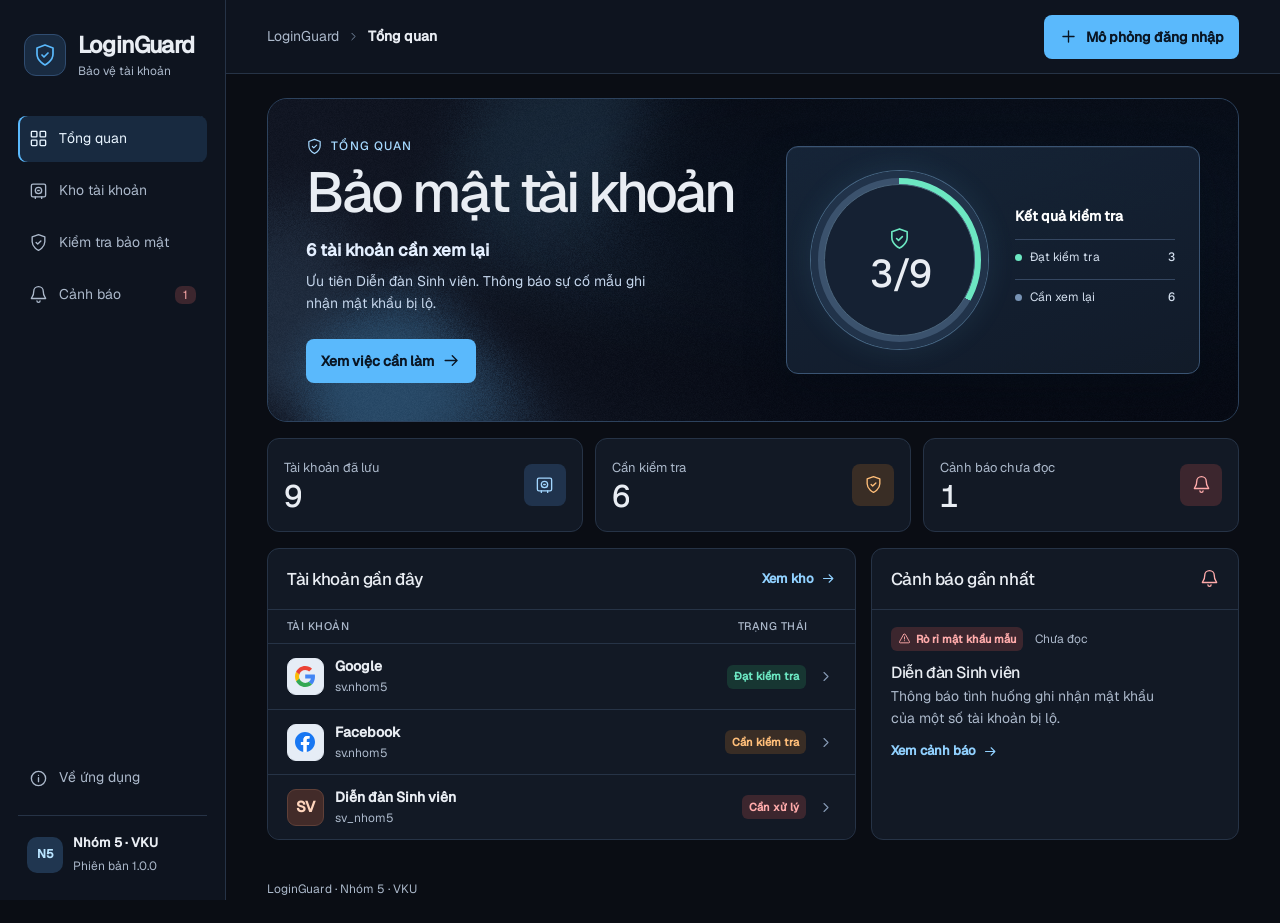
==== commit fdf32cb4: "a" ====
--- a/index.html
+++ b/index.html
@@ -1,553 +1,170 @@
 <!doctype html>
-<html lang="vi" data-type="software" data-radius="round" data-ground="sage" data-buttons="solid" data-motion>
+<html lang="vi" data-type="software" data-radius="soft" data-ground="sky" data-motion="live">
 <head>
-<meta charset="utf-8">
-<meta name="viewport" content="width=device-width, initial-scale=1, viewport-fit=cover">
-<title>Lá Chắn: kho mật khẩu cho sinh viên</title>
-<meta name="description" content="Lá Chắn lưu tài khoản khi bạn đồng ý, rồi chỉ ra tài khoản cần xử lý trước: dính sự cố, dùng chung mật khẩu, mật khẩu ngắn hoặc 2FA chưa rõ.">
-<meta property="og:type" content="website">
-<meta property="og:title" content="Lá Chắn: kho mật khẩu cho sinh viên">
-<meta property="og:description" content="Lưu tài khoản khi bạn đồng ý và biết tài khoản nào cần đổi mật khẩu trước.">
-<meta property="og:image" content="share.jpg">
-<meta name="twitter:card" content="summary_large_image">
-<link rel="icon" href="favicon.svg" type="image/svg+xml">
-<meta name="theme-color" content="#eef0f3">
-<link rel="canonical" href="https://nktu32-ux.github.io/bao-ve-tai-khoan/">
-<meta name="site-kind" content="software">
-<meta name="page-type" content="software">
-<!-- Geist + Geist Mono (start.mjs css --type geist), the same Google Fonts files kept in assets/fonts with their Vietnamese subset -->
-<link rel="stylesheet" href="assets/fonts/fonts.css">
-<link rel="stylesheet" href="assets/system.css">
-<link rel="stylesheet" href="assets/ui/cards.css">
-<link rel="stylesheet" href="assets/motion/motion.css">
-<link rel="stylesheet" href="assets/backgrounds/backgrounds.css">
-<link rel="stylesheet" href="assets/layout/layout.css">
-<link rel="stylesheet" href="assets/icons/icon.css">
-<style>
-:root {
-  --p-bg: #eef0f3; --p-surface: #e2e5ea; --p-ink: #0b0c0e; --p-muted: #5d6470;
-  --p-accent: #1f2de6; --p-accent-ink: #ffffff; --p-action: #1f2de6; --p-action-ink: #ffffff;
-  --p-inv-bg: #0b0c0e; --p-inv-surface: #17181a; --p-inv-ink: #eef0f3; --p-inv-muted: #8e8f92;
-  --p-inv-accent: #eef0f3; --p-inv-accent-ink: #0b0c0e; --p-inv-action: #eef0f3; --p-inv-action-ink: #0b0c0e;
-  --font-display: "Geist", system-ui, sans-serif;
-  --font-text: "Geist", system-ui, sans-serif;
-  --font-mono: "Geist Mono", ui-monospace, "SFMono-Regular", Menlo, Consolas, monospace;
-  --display-weight: 500;
-  --display-tracking: -0.035em;
-  --display-tracking-xl: -0.045em;
-}
-</style>
-<link rel="stylesheet" href="assets/ui/base.css">
-<link rel="stylesheet" href="assets/ui/doc/fragment.css">
-<link rel="stylesheet" href="assets/ui/window/fragment.css">
-<link rel="stylesheet" href="assets/ui/checklist/fragment.css">
-<link rel="stylesheet" href="assets/ui/cursor/fragment.css">
-<link rel="stylesheet" href="assets/ui/toggles/fragment.css">
-<link rel="stylesheet" href="assets/diagrams/diagram.css">
-<script>document.documentElement.classList.add('m-enter');setTimeout(()=>document.documentElement.classList.add('m-enter-done'),700)</script>
-<script src="assets/backgrounds/backgrounds.js"></script>
-<script>document.documentElement.classList.add('mo-js');setTimeout(()=>document.documentElement.classList.add('mo-safe'),2500)</script>
-<link rel="modulepreload" href="assets/moments/moments.js">
-<link rel="modulepreload" href="assets/moments/lib.js">
-<link rel="modulepreload" href="assets/moments/letters-assemble/moment.js">
-<style>
-  /* page CSS: only what sits inside a visual, and one --p-h for the card group */
-  #kiem-tra .panel { --p-h: 336px; }
-  @media (min-width: 1024px) and (max-width: 1279px) { #kiem-tra .panel { --p-h: 320px; } }
-  @media (min-width: 640px) and (max-width: 1023px) and (orientation: portrait) { #kiem-tra .panel { --p-h: 440px; } }
-  @media (max-width: 639px) { #kiem-tra .panel { --p-h: 170px; } }
-  /* the questions: one screen from a tablet up, two on a phone (five answers stack taller than one) */
-  @media (max-width: 639px) { #cau-hoi { --g-screen: 200lvh; } }
-  /* the hero's page on a tablet takes the frame's width, with even ground at both sides */
-  @media (max-width: 1023px) {
-    .hero__media .stage > .at-corner { right: 40px; }
-    .hero__media .ui-doc { width: 100%; }
-  }
-  /* the nav menu opens a card of the checks: land under the fixed bar */
-  #kiem-tra .card { scroll-margin-top: calc(var(--nav) + var(--s-6)); }
-
-  /* the hero's picture stands on the page's lit ground (layout.css gives .hero__media the surface) */
-  .hero__media.frame--lit { background: var(--ground-bg); }
-  .hero__media .ui-doc { width: 500px; }
-  /* a phone's frame is too narrow for the note beside the page: the marked phrase stands alone */
-  @media (max-width: 639px) { .hero__media .ui-doc__note { display: none; } }
-
-  /* app-frame (sections-library.md, app-frame: the whole recipe) */
-  .app.ui { display: grid; grid-template-columns: minmax(0, 5fr) minmax(0, 7fr); margin-top: var(--s-7); background: var(--u-bg); border: 1px solid var(--u-border); border-radius: var(--u-r); box-shadow: var(--u-shadow); }
-  .app > .app__pane { position: relative; min-width: 0; min-height: 0; overflow: hidden; }
-  .app > .app__pane + .app__pane { border-left: 1px solid var(--u-line); }
-  .app > .app__pane > .ui-panel { width: 100%; border: 0; border-radius: 0; box-shadow: none; }
-  .app > .app__pane::after { content: ""; position: absolute; inset: auto 0 0 0; height: 64px; background: linear-gradient(transparent, var(--u-bg)); pointer-events: none; }
-  @media (min-width: 1024px) and (max-width: 1279px) { .app.ui { grid-template-columns: minmax(0, 4fr) minmax(0, 8fr); } }
-  @media (max-width: 1023px) {
-    .app.ui { grid-template-columns: minmax(0, 1fr); grid-template-rows: auto minmax(0, 1fr); }
-    .app > .app__pane--list { max-height: 252px; }
-    .app > .app__pane--list::after { display: none; }
-    .app .ui-win__side { display: none; }
-    .app .ui-win__body { grid-template-columns: minmax(0, 1fr); }
-    .app > .app__pane + .app__pane { border-left: 0; border-top: 1px solid var(--u-line); }
-  }
-  @media (max-width: 639px) {
-    .app.ui { grid-template-rows: minmax(0, 1fr); }
-    .app > .app__pane--list { display: none; }
-    .app > .app__pane + .app__pane { border-top: 0; }
-  }
-
-  /* a service's real logo on a light tile, in the window rows */
-  .lc-logo { background: var(--u-tile); box-shadow: var(--u-tile-edge); border-radius: 7px; }
-  .lc-logo img { width: 15px; height: 15px; }
-
-  /* the open account in the app frame, laid out from Lá Chắn's own account screen */
-  .lc-acc { padding: 20px 24px 32px; display: grid; gap: 20px; align-content: start; }
-  .lc-acc__head { display: flex; align-items: center; gap: 12px; }
-  .lc-acc__head .ui-title { font-size: 15px; }
-  .lc-acc__sub { font-size: 13px; color: var(--u-muted); }
-  .lc-acc__cols { display: grid; grid-template-columns: minmax(0, 1fr) minmax(0, 1fr); gap: 20px; align-items: start; }
-  .lc-acc__list { margin: 0; padding: 0; list-style: none; display: grid; }
-  .lc-acc__list > li { display: grid; grid-template-columns: minmax(0, 1fr) auto; align-items: center; gap: 12px; min-height: 40px; font-size: 13px; line-height: 16px; border-bottom: 1px solid var(--u-line); }
-  .lc-acc__list > li > span:first-child { color: var(--u-muted); }
-  .lc-acc__list b { font-weight: 500; color: var(--u-ink); }
-  .lc-acc__mask { letter-spacing: 0.12em; }
-  .lc-acc__cols .ui-checks { width: 100%; }
-  .lc-acc__side { display: grid; gap: 16px; }
-  .lc-acc__ai { padding: 14px 16px; border-radius: var(--u-r2); background: var(--u-fill); box-shadow: inset 0 0 0 1px var(--u-line); display: grid; gap: 6px; }
-  .lc-acc__ai p { margin: 0; font-size: 13px; line-height: 20px; color: var(--u-ink); }
-  .lc-acc__label { font-size: 13px; line-height: 16px; font-weight: 500; color: var(--u-ink); }
-  .lc-acc__ai .lc-acc__src { color: var(--u-muted); }
-  @media (max-width: 1279px) { .lc-acc__cols { grid-template-columns: minmax(0, 1fr); } }
-
-  /* the statement moment's letters start scattered: they stay inside their own section */
-  #mot-mat-khau { overflow: clip; }
-  /* the statement's lines under it are text people read: the ink */
-  #mot-mat-khau .mo-la__sub { color: var(--ink); }
-  /* the mocks' quietest text at 4.5:1 on their own surface */
-  .ui { --u-soft: var(--u-muted); }
-  /* #luu: the dialog lies over the window's lower-right corner; below 1024 the window shows alone, as the hero frames do */
-  @media (max-width: 1023px) { #luu .stage > .at-over { display: none; } }
-  .lc-skip { font-size: 13px; line-height: 16px; font-weight: 500; color: var(--u-muted); }
-  /* the credits line in the page's language (system.css writes "Credits" and "Hide") */
-  .credits > summary::after { content: "Xem nguồn"; }
-  .credits[open] > summary::after { content: "Ẩn"; }
-
-  /* a phone shows the first rows of each list; the rest would only run on, cut, under the next card */
-  @media (max-width: 639px) {
-    :is(#luu, #dung-lai) .ui-win__row:nth-child(n + 6), #hai-yeu-to .ui-tg:nth-child(n + 5) { display: none; }
-  }
-</style>
+  <meta charset="utf-8">
+  <meta name="viewport" content="width=device-width, initial-scale=1">
+  <meta name="page-type" content="software">
+  <meta name="site-kind" content="software">
+  <meta name="theme-color" content="#0a0d14">
+  <meta name="description" content="Kho tài khoản, kiểm tra mật khẩu và theo dõi cảnh báo bảo mật của Nhóm 5.">
+  <meta property="og:title" content="LoginGuard · Kho tài khoản">
+  <meta property="og:description" content="Quản lý tài khoản và biết việc bảo mật nào cần xử lý.">
+  <title>LoginGuard · Kho tài khoản</title>
+  <link rel="icon" href="assets/favicon.png">
+  <link rel="stylesheet" href="assets/fonts/fonts.css">
+  <link rel="stylesheet" href="assets/taste/system.css">
+  <link rel="stylesheet" href="assets/taste/motion.css">
+  <link rel="stylesheet" href="app.css">
+  <template id="taste-preload">
+    <link rel="modulepreload" href="assets/taste/moments/moments.js">
+    <link rel="modulepreload" href="assets/taste/moments/lib.js">
+    <link rel="modulepreload" href="assets/taste/moments/counter-rolls/moment.js">
+  </template>
+  <script>
+    if (location.protocol !== "file:") {
+      document.head.append(document.getElementById("taste-preload").content.cloneNode(true));
+      document.documentElement.classList.add('m-enter');
+      document.documentElement.classList.add('mo-js');
+      setTimeout(() => document.documentElement.classList.add('m-enter-done'), 700);
+      setTimeout(() => document.documentElement.classList.add('mo-safe'), 2500);
+    }
+  </script>
+  <script type="module">
+    if (location.protocol !== "file:") {
+      import("./assets/taste/moments/moments.js").catch(() => {
+        document.documentElement.classList.add("mo-safe");
+      });
+    }
+  </script>
+  <script defer src="app.js"></script>
+  <script defer src="assets/taste-app.js"></script>
 </head>
 <body>
-<!-- type: software
-     deal: hero split, nav nav-centre, close close-type, footer footer-columns, rhythm surface-pairs (#kiem-tra), buttons solid,
-           mark dots, grounds bg-halo (hero) and bg-band (#cau-hoi), lit ground sage; palette cool-grey-cobalt; type geist; radius round
-     effect: silk-folds in the [data-visual] frame of #luu; card grounds: fluted-glass in #kiem-tra
-     moments: letters-assemble in #mot-mat-khau (the one habit the page asks people to drop, built letter by letter)
-     motion: hero entrance (the name, then what to do); the doc's two marks in the hero; the open account's checklist in #kho;
-             the lanes diagram's pulse in #kiem-tra (the card group's one loop); hover on every link, button and card -->
-
-<header class="nav nav--centre">
-  <div class="wrap nav__bar">
-    <a class="skip-link" href="#top">Đến nội dung chính</a>
-    <a class="nav__logo" href="#top"><span class="mark" data-mark="dots" aria-hidden="true"></span>Lá Chắn</a>
-    <nav class="nav__links" aria-label="Điều hướng chính">
-      <div class="nav__item"><a class="nav__link" href="#kho">Kho</a></div>
-      <div class="nav__item"><a class="nav__link" href="#luu">Cách lưu</a></div>
-      <div class="nav__item">
-        <a class="nav__link" href="#kiem-tra">Kiểm tra <svg class="chev" viewBox="0 0 12 12" aria-hidden="true"><path d="M3 4.5l3 3 3-3" fill="none" stroke="currentColor" stroke-width="1.5" stroke-linecap="round" stroke-linejoin="round"/></svg></a>
-        <div class="nav__menu">
-          <div class="wrap grid">
-            <div class="menu-col span-3">
-              <p class="t-label">Tài khoản</p>
-              <a href="#su-co">Sự cố ở dịch vụ<span>Theo bản tin công khai</span></a>
-              <a href="#hai-yeu-to">Ghi nhận 2FA<span>Xác thực hai yếu tố</span></a>
+  <svg class="symbols" xmlns="http://www.w3.org/2000/svg" aria-hidden="true">
+    <symbol id="i-shield" viewBox="0 0 24 24"><path d="M12 22s8-4 8-11V5l-8-3-8 3v6c0 7 8 11 8 11Z"/><path d="m9 12 2 2 4-4"/></symbol>
+    <symbol id="i-overview" viewBox="0 0 24 24"><rect x="3" y="3" width="7" height="7" rx="1"/><rect x="14" y="3" width="7" height="7" rx="1"/><rect x="3" y="14" width="7" height="7" rx="1"/><rect x="14" y="14" width="7" height="7" rx="1"/></symbol>
+    <symbol id="i-vault" viewBox="0 0 24 24"><rect x="3" y="4" width="18" height="16" rx="2"/><path d="M8 20v2m8-2v2m-5-10h2"/><circle cx="12" cy="12" r="4"/></symbol>
+    <symbol id="i-bell" viewBox="0 0 24 24"><path d="M18 8a6 6 0 0 0-12 0c0 7-3 7-3 9h18c0-2-3-2-3-9m-8 12a2 2 0 0 0 4 0"/></symbol>
+    <symbol id="i-plus" viewBox="0 0 24 24"><path d="M12 5v14M5 12h14"/></symbol>
+    <symbol id="i-arrow" viewBox="0 0 24 24"><path d="M4 12h15m-6-6 6 6-6 6"/></symbol>
+    <symbol id="i-search" viewBox="0 0 24 24"><circle cx="10.5" cy="10.5" r="6"/><path d="m15 15 4.5 4.5"/></symbol>
+    <symbol id="i-chevron" viewBox="0 0 24 24"><path d="m9 6 6 6-6 6"/></symbol>
+    <symbol id="i-alert" viewBox="0 0 24 24"><path d="M10.3 4.5 2.8 18a1.5 1.5 0 0 0 1.3 2h15.8a1.5 1.5 0 0 0 1.3-2L13.7 4.5a2 2 0 0 0-3.4 0Z"/><path d="M12 9v4m0 3h.01"/></symbol>
+    <symbol id="i-lock" viewBox="0 0 24 24"><rect x="5" y="10" width="14" height="11" rx="2"/><path d="M8 10V7a4 4 0 0 1 8 0v3m-4 5v2"/></symbol>
+    <symbol id="i-close" viewBox="0 0 24 24"><path d="m6 6 12 12M6 18 18 6"/></symbol>
+    <symbol id="i-eye" viewBox="0 0 24 24"><path d="M2 12s4-6 10-6 10 6 10 6-4 6-10 6-10-6-10-6Z"/><circle cx="12" cy="12" r="2.5"/></symbol>
+    <symbol id="i-spark" viewBox="0 0 24 24"><path d="M12 2l2.4 7.6L22 12l-7.6 2.4L12 22l-2.4-7.6L2 12l7.6-2.4L12 2Z"/></symbol>
+    <symbol id="i-info" viewBox="0 0 24 24"><circle cx="12" cy="12" r="9"/><path d="M12 11v5m0-8h.01"/></symbol>
+    <symbol id="i-refresh" viewBox="0 0 24 24"><path d="M19 8a8 8 0 1 0 1 7m-1-11v5h-5"/></symbol>
+    <symbol id="i-check" viewBox="0 0 24 24"><path d="m5 12 4 4L19 6"/></symbol>
+  </svg>
+  <a class="skip" href="#main">Bỏ qua điều hướng</a>
+  <div class="app-frame">
+    <aside class="sidebar">
+      <a class="brand" href="#tong-quan">
+        <span class="brand-mark"><svg class="icon"><use href="#i-shield"/></svg></span>
+        <span>LoginGuard<small>Bảo vệ tài khoản</small></span>
+      </a>
+      <nav aria-label="Điều hướng chính">
+        <a href="#tong-quan" data-route="tong-quan"><svg class="icon"><use href="#i-overview"/></svg><span>Tổng quan</span></a>
+        <a href="#kho-tai-khoan" data-route="kho-tai-khoan"><svg class="icon"><use href="#i-vault"/></svg><span>Kho tài khoản</span></a>
+        <a href="#kiem-tra" data-route="kiem-tra"><svg class="icon"><use href="#i-shield"/></svg><span>Kiểm tra bảo mật</span></a>
+        <a href="#canh-bao" data-route="canh-bao"><svg class="icon"><use href="#i-bell"/></svg><span>Cảnh báo</span><span class="nav-count" data-unread hidden></span></a>
+      </nav>
+      <div class="sidebar-bottom">
+        <button class="about-button" type="button" data-action="about"><svg class="icon"><use href="#i-info"/></svg> Về ứng dụng</button>
+        <div class="project"><span class="avatar">N5</span><span>Nhóm 5 · VKU<small>Phiên bản 1.0.0</small></span></div>
+      </div>
+    </aside>
+    <main id="main" tabindex="-1">
+      <header class="topbar">
+        <div class="breadcrumb"><span class="breadcrumb-root">LoginGuard</span><svg class="icon" aria-hidden="true"><use href="#i-chevron"/></svg><span id="breadcrumb">Tổng quan</span></div>
+        <button class="btn btn--primary" type="button" data-action="login"><svg class="icon"><use href="#i-plus"/></svg> Mô phỏng đăng nhập</button>
+      </header>
+      <noscript><p class="empty">Hãy bật JavaScript trong trình duyệt để dùng LoginGuard.</p></noscript>
+      <div class="workspace wrap">
+        <section class="view" id="tong-quan" aria-labelledby="title-overview">
+          <section class="hero" data-enter aria-labelledby="title-overview">
+            <div class="hero-grain" data-fx="grain-gradient" data-fx-seed="37"
+                 data-fx-params='{"speed":0.18,"grain":0.34,"grainMotion":0,"tint":0.23,"calm":0.9,"calmX":0.22}'
+                 data-fx-palette='{"bg":"#101927","surface":"#142840","ink":"#e9edf3","accent":"#5ab9fc"}' aria-hidden="true"></div>
+            <div class="hero-copy">
+              <p class="hero-kicker"><svg class="icon" aria-hidden="true"><use href="#i-shield"/></svg> Tổng quan</p>
+              <h1 id="title-overview" tabindex="-1">Bảo mật tài khoản</h1>
+              <p id="hero-title"></p>
+              <p id="hero-copy"></p>
+              <a class="btn btn--primary" href="#kiem-tra">Xem việc cần làm <svg class="icon" aria-hidden="true"><use href="#i-arrow"/></svg></a>
             </div>
-            <div class="menu-col span-3">
-              <p class="t-label">Mật khẩu</p>
-              <a href="#dung-lai">Mật khẩu dùng lại<span>Tài khoản dùng chung</span></a>
-              <a href="#mat-khau-yeu">Mật khẩu ngắn<span>Dưới 14 ký tự</span></a>
-            </div>
-          </div>
-        </div>
-      </div>
-      <div class="nav__item"><a class="nav__link" href="#cau-hoi">Câu hỏi</a></div>
-    </nav>
-    <div class="nav__actions">
-      <a class="btn btn--primary" href="app.html">Thử bản minh họa</a>
-    </div>
-    <button class="nav__toggle" type="button" aria-expanded="false" aria-label="Mở menu">
-      <svg width="18" height="18" viewBox="0 0 18 18" aria-hidden="true"><path d="M2 5h14M2 13h14" stroke="currentColor" stroke-width="1.6" stroke-linecap="round"/></svg>
-    </button>
-  </div>
-</header>
-
-<main id="top">
-  <section class="hero hero--split bg-halo" data-enter aria-labelledby="hero-h">
-    <div class="wrap"><div class="hero-text grid hero__grid">
-      <div class="hero__text span-5">
-        <p class="hero__kicker">Bản minh họa 1.0.0, chạy trên trình duyệt</p>
-        <h1 id="hero-h">Kho mật khẩu cho sinh viên</h1>
-        <p class="hero__lead">Lá Chắn hỏi trước khi lưu tài khoản, rồi kiểm tra 4 việc: sự cố ở dịch vụ, mật khẩu dùng lại, mật khẩu ngắn và xác thực hai yếu tố.</p>
-        <div class="btn-row">
-          <a class="btn btn--primary" href="app.html">Thử bản minh họa<svg class="m-arrow" viewBox="0 0 12 12" aria-hidden="true"><path class="m-arrow__stem" d="M1 6h8"/><path class="m-arrow__head" d="M4.5 2.5 8 6l-3.5 3.5"/></svg></a>
-          <a class="btn btn--secondary" href="#kiem-tra">Xem cách kiểm tra</a>
-        </div>
-      </div>
-      <div class="hero__media frame frame--lit span-6 start-7" role="img" aria-label="Lá Chắn mở bản tin rò rỉ công khai của Diễn đàn Sinh viên, đánh dấu câu về mật khẩu bị lộ và ghi chú rằng tài khoản trong kho dùng chung mật khẩu với Facebook">
-        <div class="stage stage--fade-b">
-          <div class="at-corner to-edge" style="--ax:40px;--ay:48px" data-ui-loop>
-            <div class="ui ui-doc" data-ui="doc">
-              <article class="ui-doc__page">
-                <div class="ui-doc__label">Bản tin công khai · Diễn đàn Sinh viên</div>
-                <div class="ui-doc__title">Thông báo về sự cố lộ dữ liệu tài khoản</div>
-                <div class="ui-doc__text">Diễn đàn phát hiện một bản sao dữ liệu tài khoản bị truy cập trái phép. <mark class="ui-doc__mark is-on">Mật khẩu của một số tài khoản</mark> có thể đã bị lộ.</div>
-                <div class="ui-doc__text">Diễn đàn đã đăng xuất mọi phiên đăng nhập. <mark class="ui-doc__mark" data-kind="Việc cần làm" data-msg="Đổi mật khẩu diễn đàn, rồi đổi mật khẩu Facebook." data-where="Tóm tắt của Lá Chắn">Người dùng nên đổi mật khẩu</mark>, nhất là khi dùng lại mật khẩu này ở trang khác.</div>
-                <div class="ui-doc__text">Thư điện tử và số điện thoại chưa có dấu hiệu bị lộ. Diễn đàn sẽ cập nhật bản tin khi có kết quả kiểm tra.</div>
-                <div class="ui-doc__title">Việc người dùng nên làm</div>
-                <div class="ui-doc__text">1. Đăng nhập lại và đổi mật khẩu trong mục Tài khoản, phần Bảo mật.</div>
-                <div class="ui-doc__text">2. Đổi mật khẩu ở mọi trang khác đang dùng mật khẩu này.</div>
-                <div class="ui-doc__text">3. Bật xác thực hai yếu tố khi diễn đàn mở tính năng này.</div>
-                <div class="ui-doc__text">4. Cẩn thận với thư hoặc tin nhắn tự xưng là diễn đàn và đòi mật khẩu.</div>
-              </article>
-              <aside class="ui-doc__note ui-panel is-on">
-                <div class="ui-doc__kind"><span class="ui-doc__dot"></span><span data-doc-kind>Có trong kho</span></div>
-                <div class="ui-doc__msg" data-doc-msg>sv_nhom5 dùng chung mật khẩu với Facebook.</div>
-                <div class="ui-doc__where" data-doc-where>Kho tài khoản · 2 tài khoản</div>
-              </aside>
-            </div>
-          </div>
-        </div>
-      </div>
-    </div></div>
-  </section>
-
-  <section class="section" id="kho" aria-labelledby="kho-h">
-    <div class="wrap">
-      <div class="grid">
-        <h2 class="span-5" id="kho-h">Kho tài khoản xếp sẵn việc cần làm</h2>
-        <div class="span-6 start-7 stack-4">
-          <p>Mỗi dòng là một tài khoản kèm kết quả kiểm tra. Mở một dòng để xem lý do và các bước nên làm, việc gấp nhất ở trên cùng.</p>
-          <a class="link" href="app.html#kho-tai-khoan">Mở kho trong bản minh họa</a>
-        </div>
-      </div>
-      <div class="ui app fill" role="img" aria-label="Cửa sổ Lá Chắn: 10 tài khoản trong kho, tài khoản Diễn đàn Sinh viên đang mở với 4 kết quả kiểm tra và 3 việc cần làm" data-ui-pause-host>
-        <div class="app__pane app__pane--list">
-          <div class="ui ui-panel ui-win" data-ui="window">
-            <div class="ui-win__bar">
-              <span class="ui-dots" aria-hidden="true"><i></i><i></i><i></i></span>
-              <span class="ui-win__crumb"><svg class="ui-brand" viewBox="0 0 24 24" aria-hidden="true" fill="currentColor"><circle cx="6.5" cy="6.5" r="4.5"/><circle cx="17.5" cy="6.5" r="4.5"/><circle cx="6.5" cy="17.5" r="4.5"/><rect x="13" y="13" width="9" height="9" rx="1.5"/></svg>Lá Chắn <i>/</i> <b>Kho tài khoản</b></span>
-              <span class="ui-spacer"></span>
-              <span class="ui-win__search" aria-hidden="true"><svg class="ui-icon" viewBox="0 0 16 16"><circle cx="7" cy="7" r="4.5"/><path d="m10.5 10.5 3 3"/></svg><span class="ui-win__ph">Tìm</span><span class="ui-kbd">/</span></span>
-            </div>
-            <div class="ui-win__body">
-              <nav class="ui-win__side" aria-hidden="true">
-                <span class="ui-win__nav"><svg class="ui-icon" viewBox="0 0 16 16"><rect x="2.5" y="2.5" width="4.5" height="4.5" rx="1"/><rect x="9" y="2.5" width="4.5" height="4.5" rx="1"/><rect x="2.5" y="9" width="4.5" height="4.5" rx="1"/><rect x="9" y="9" width="4.5" height="4.5" rx="1"/></svg>Tổng quan</span>
-                <span class="ui-win__nav is-on"><svg class="ui-icon" viewBox="0 0 16 16"><rect x="2.5" y="3" width="11" height="10" rx="1.5"/><circle cx="8" cy="8" r="2.5"/></svg>Kho<em>10</em></span>
-                <span class="ui-win__nav"><svg class="ui-icon" viewBox="0 0 16 16"><path d="M8 1.8 13 4v3.6c0 3-2.1 5.4-5 6.6-2.9-1.2-5-3.6-5-6.6V4z"/><path d="m5.8 8 1.6 1.6 3-3.2"/></svg>Kiểm tra<em>7</em></span>
-                <span class="ui-win__nav"><svg class="ui-icon" viewBox="0 0 16 16"><path d="M12 6.5a4 4 0 0 0-8 0c0 4.5-2 4.5-2 6h12c0-1.5-2-1.5-2-6"/><path d="M6.8 14a1.4 1.4 0 0 0 2.4 0"/></svg>Cảnh báo<em>1</em></span>
-                <span class="ui-win__label">Lọc</span>
-                <span class="ui-win__nav"><span class="ui-win__hash">#</span>Chưa đạt</span>
-                <span class="ui-win__nav"><span class="ui-win__hash">#</span>Đã đạt</span>
-              </nav>
-              <div class="ui-win__main">
-                <div class="ui-win__cols" aria-hidden="true"><span>Dịch vụ</span><span>Tài khoản</span><span>Trạng thái</span><span>2FA</span></div>
-                <ul class="ui-win__rows">
-                  <li class="ui-win__row is-sel" data-row><span class="ui-avatar" data-tone="4">SV</span><span class="ui-win__who">Diễn đàn Sinh viên</span><span class="ui-win__sub">sv_nhom5 · dính sự cố</span><span class="ui-win__st is-you" data-st>Cần xử lý</span><span class="ui-win__age">Chưa</span></li>
-                  <li class="ui-win__row" data-row><span class="ui-avatar lc-logo"><img data-icon="facebook" src="assets/icons/facebook.svg" alt="" width="15" height="15"></span><span class="ui-win__who">Facebook</span><span class="ui-win__sub">sv.nhom5 · dùng chung mật khẩu</span><span class="ui-win__st" data-st>Cần kiểm tra</span><span class="ui-win__age">Chưa</span></li>
-                  <li class="ui-win__row" data-row><span class="ui-avatar lc-logo"><img data-icon="logos:google-icon" src="assets/icons/google-icon.svg" alt="" width="15" height="15"></span><span class="ui-win__who">Google</span><span class="ui-win__sub">sv.nhom5 · mật khẩu riêng</span><span class="ui-win__st is-done" data-st>Đạt kiểm tra</span><span class="ui-win__age">Bật</span></li>
-                  <li class="ui-win__row" data-row><span class="ui-avatar lc-logo"><img data-icon="github" src="assets/icons/github.svg" alt="" width="15" height="15"></span><span class="ui-win__who">GitHub</span><span class="ui-win__sub">sv-nhom5 · mật khẩu riêng</span><span class="ui-win__st is-done" data-st>Đạt kiểm tra</span><span class="ui-win__age">Bật</span></li>
-                  <li class="ui-win__row" data-row><span class="ui-avatar lc-logo"><img data-icon="notion" src="assets/icons/notion.svg" alt="" width="15" height="15"></span><span class="ui-win__who">Notion</span><span class="ui-win__sub">sv.nhom5 · chưa bật 2FA</span><span class="ui-win__st" data-st>Cần kiểm tra</span><span class="ui-win__age">Tắt</span></li>
-                  <li class="ui-win__row" data-row><span class="ui-avatar lc-logo"><img data-icon="spotify" src="assets/icons/spotify.svg" alt="" width="15" height="15"></span><span class="ui-win__who">Spotify</span><span class="ui-win__sub">sv.nhom5 · 2FA chưa xác minh</span><span class="ui-win__st" data-st>Cần kiểm tra</span><span class="ui-win__age">Chưa</span></li>
-                  <li class="ui-win__row" data-row><span class="ui-avatar lc-logo"><img data-icon="discord" src="assets/icons/discord.svg" alt="" width="15" height="15"></span><span class="ui-win__who">Discord</span><span class="ui-win__sub">sv.nhom5 · mật khẩu 10 ký tự</span><span class="ui-win__st" data-st>Cần kiểm tra</span><span class="ui-win__age">Chưa</span></li>
-                  <li class="ui-win__row" data-row><span class="ui-avatar lc-logo"><img data-icon="teams" src="assets/icons/teams.svg" alt="" width="15" height="15"></span><span class="ui-win__who">Microsoft Teams</span><span class="ui-win__sub">tài khoản trường · mật khẩu riêng</span><span class="ui-win__st is-done" data-st>Đạt kiểm tra</span><span class="ui-win__age">Bật</span></li>
-                  <li class="ui-win__row" data-row><span class="ui-avatar lc-logo"><img data-icon="instagram" src="assets/icons/instagram.svg" alt="" width="15" height="15"></span><span class="ui-win__who">Instagram</span><span class="ui-win__sub">sv.nhom5 · 2FA chưa xác minh</span><span class="ui-win__st" data-st>Cần kiểm tra</span><span class="ui-win__age">Chưa</span></li>
-                  <li class="ui-win__row" data-row><span class="ui-avatar lc-logo"><img data-icon="tiktok" src="assets/icons/tiktok.svg" alt="" width="15" height="15"></span><span class="ui-win__who">TikTok</span><span class="ui-win__sub">sv.nhom5 · 2FA chưa xác minh</span><span class="ui-win__st" data-st>Cần kiểm tra</span><span class="ui-win__age">Chưa</span></li>
-                </ul>
+            <div class="hero-visual" data-enter-media>
+              <div class="coverage-dial" aria-hidden="true">
+                <div id="coverage-ring" class="coverage-ring"></div>
+                <div class="coverage-dial-label">
+                  <svg class="icon"><use href="#i-shield"/></svg>
+                  <strong id="coverage-ratio"></strong>
+                </div>
+              </div>
+              <div class="coverage-legend">
+                <p class="coverage-heading">Kết quả kiểm tra</p>
+                <p><i class="legend-dot legend-clear"></i><span>Đạt kiểm tra</span><strong id="coverage-clear"></strong></p>
+                <p><i class="legend-dot legend-review"></i><span>Cần xem lại</span><strong id="coverage-review"></strong></p>
               </div>
             </div>
+          </section>
+          <div class="metrics" id="metrics" data-moment="counter-rolls" data-moment-opts='{"duration":950,"stagger":70}'></div>
+          <div class="overview-grid">
+            <section class="panel" aria-labelledby="recent-title">
+              <div class="panel-heading">
+                <h2 id="recent-title">Tài khoản gần đây</h2>
+                <a class="text-link" href="#kho-tai-khoan">Xem kho <svg class="icon"><use href="#i-arrow"/></svg></a>
+              </div>
+              <div class="row-labels" aria-hidden="true"><span>Tài khoản</span><span>Trạng thái</span></div>
+              <div id="recent-accounts"></div>
+            </section>
+            <section class="panel spotlight" aria-labelledby="spotlight-title">
+              <div class="panel-heading"><h2 id="spotlight-title">Cảnh báo gần nhất</h2><svg class="icon spotlight-icon" aria-hidden="true"><use href="#i-bell"/></svg></div>
+              <div class="spotlight-body">
+                <span class="badge tone-risk"><svg class="icon" aria-hidden="true"><use href="#i-alert"/></svg> Rò rỉ mật khẩu mẫu</span>
+                <span class="incident-status" id="spotlight-status"></span>
+                <h3>Diễn đàn Sinh viên</h3>
+                <p>Thông báo tình huống ghi nhận mật khẩu của một số tài khoản bị lộ.</p>
+                <a class="text-link" href="#canh-bao">Xem cảnh báo <svg class="icon"><use href="#i-arrow"/></svg></a>
+              </div>
+            </section>
           </div>
-        </div>
-        <div class="app__pane app__pane--open" data-ui-loop>
-          <div class="ui ui-panel lc-acc">
-            <div class="lc-acc__head">
-              <span class="ui-avatar ui-avatar--md" data-tone="4">SV</span>
-              <div><div class="ui-title">Diễn đàn Sinh viên</div><div class="lc-acc__sub">sv_nhom5 · cảnh báo hôm nay</div></div>
-              <span class="ui-spacer"></span>
-              <span class="ui-win__st is-you">Cần xử lý</span>
+        </section>
+        <section class="view" id="kho-tai-khoan" aria-labelledby="title-vault" hidden>
+          <div class="page-heading"><h1 id="title-vault" tabindex="-1">Kho tài khoản</h1><p>Xem thông tin đăng nhập và trạng thái của các tài khoản đã lưu.</p></div>
+          <div class="panel">
+            <div class="vault-toolbar">
+              <label class="search"><svg class="icon"><use href="#i-search"/></svg><input id="vault-search" type="search" aria-label="Tìm tài khoản" placeholder="Tìm dịch vụ hoặc tên đăng nhập"></label>
+              <label class="filter"><span class="sr-only">Lọc tài khoản</span><select id="vault-filter">
+                <option value="all">Tất cả trạng thái</option><option value="review">Cần kiểm tra</option><option value="clear">Không có việc cần làm</option>
+              </select></label>
             </div>
-            <div class="lc-acc__cols">
-              <ul class="lc-acc__list">
-                <li><span>Tên đăng nhập</span><b>sv_nhom5</b></li>
-                <li><span>Mật khẩu</span><b class="lc-acc__mask">•••••••••••</b></li>
-                <li><span>Cách lưu</span><b>Khi bạn đăng nhập</b></li>
-                <li><span>Sự cố ở dịch vụ</span><b>Cần xử lý</b></li>
-                <li><span>Mật khẩu dùng lại</span><b>Trùng với Facebook</b></li>
-                <li><span>Độ dài mật khẩu</span><b>11 ký tự, ngắn</b></li>
-                <li><span>Xác thực hai yếu tố</span><b>Chưa xác minh</b></li>
-                <li><span>Cảnh báo</span><b>1 bản tin hôm nay</b></li>
-              </ul>
-              <div class="lc-acc__side">
-                <div class="ui ui-panel ui-checks" data-ui="checklist">
-                  <div class="ui-checks__head">
-                    <div class="ui-title">Việc cần làm</div>
-                    <span class="ui-spacer"></span>
-                    <div class="ui-meta" data-checks-count>0 trên 3</div>
-                  </div>
-                  <div class="ui-checks__bar"><i data-checks-bar style="--k:0"></i></div>
-                  <ul class="ui-checks__list">
-                    <li class="ui-check"><span class="ui-check__box"><svg viewBox="0 0 16 16"><path d="m4.5 8.2 2.3 2.3 4.7-5"/></svg></span><span class="ui-check__label">Đổi mật khẩu trên trang diễn đàn</span></li>
-                    <li class="ui-check"><span class="ui-check__box"><svg viewBox="0 0 16 16"><path d="m4.5 8.2 2.3 2.3 4.7-5"/></svg></span><span class="ui-check__label">Đổi mật khẩu Facebook đang dùng chung</span></li>
-                    <li class="ui-check"><span class="ui-check__box"><svg viewBox="0 0 16 16"><path d="m4.5 8.2 2.3 2.3 4.7-5"/></svg></span><span class="ui-check__label">Xem diễn đàn có hỗ trợ 2FA không</span></li>
-                  </ul>
-                </div>
-                <div class="lc-acc__ai">
-                  <div class="lc-acc__label">Tóm tắt của Lá Chắn</div>
-                  <p>Diễn đàn báo một số mật khẩu có thể đã bị lộ nhưng chưa nêu tài khoản nào. Mật khẩu này đang dùng cho 2 tài khoản trong kho, nên đổi cả hai.</p>
-                  <p class="lc-acc__src">Nguồn: bản tin công khai của Diễn đàn Sinh viên</p>
-                </div>
-              </div>
-            </div>
+            <p class="result-count" id="vault-count" aria-live="polite"></p>
+            <div class="row-labels" aria-hidden="true"><span>Tài khoản</span><span>Trạng thái</span></div>
+            <div id="vault-accounts"></div>
           </div>
-        </div>
+        </section>
+        <section class="view" id="kiem-tra" aria-labelledby="title-health" hidden>
+          <div class="page-heading"><h1 id="title-health" tabindex="-1">Kiểm tra bảo mật</h1><p>Ưu tiên tài khoản liên quan đến sự cố, rồi xem mật khẩu và xác thực hai yếu tố.</p></div>
+          <div class="checks" id="security-checks"></div>
+        </section>
+        <section class="view" id="canh-bao" aria-labelledby="title-alerts" hidden>
+          <div class="page-heading"><h1 id="title-alerts" tabindex="-1">Cảnh báo</h1><p>Xem sự cố ở dịch vụ đã lưu và các bước xử lý được đề xuất.</p></div>
+          <div id="alerts-content"></div>
+        </section>
       </div>
+      <footer class="main-footer">LoginGuard · Nhóm 5 · VKU</footer>
+    </main>
+  </div>
+  <dialog id="dialog" aria-labelledby="dialog-title">
+    <div class="dialog-head">
+      <h2 id="dialog-title"></h2>
+      <button class="btn icon-button" type="button" data-action="close" aria-label="Đóng hộp thoại"><svg class="icon"><use href="#i-close"/></svg></button>
     </div>
-  </section>
-
-  <section class="section" id="luu" aria-labelledby="luu-h">
-    <div class="wrap">
-      <div class="grid fill">
-        <div class="span-5 stack-5">
-          <h2 id="luu-h">Lưu tài khoản khi bạn cho phép</h2>
-          <p class="t-lead">Khi bạn đăng nhập một trang, Lá Chắn hỏi có lưu tài khoản đó vào kho không. Chọn Không lưu thì kho giữ nguyên.</p>
-          <p>Mật khẩu trong kho được che cho đến khi bạn bấm Hiện.</p>
-          <p>Tài khoản vừa lưu được kiểm tra ngay theo 4 mục.</p>
-          <a class="link" href="#cau-hoi">Đọc câu hỏi về dữ liệu</a>
-        </div>
-        <div class="frame frame--split frame--fill span-6 start-7" data-visual data-fx="silk-folds" data-fx-seed="18" role="img" aria-label="Kho tài khoản của Lá Chắn với hộp thoại hỏi có lưu tài khoản Spotify vừa đăng nhập, gồm lựa chọn Không lưu và nút Cho phép lưu">
-          <div class="stage stage--fade-br">
-            <div class="at-corner to-edge fit" style="--ax:56px;--ay:56px;--fit-max:600px">
-              <div class="ui ui-panel ui-win ui-win--compact" data-ui="window" data-ui-opts='{"compact":true}'>
-                <div class="ui-win__bar">
-                  <span class="ui-dots" aria-hidden="true"><i></i><i></i><i></i></span>
-                  <span class="ui-win__crumb"><svg class="ui-brand" viewBox="0 0 24 24" aria-hidden="true" fill="currentColor"><circle cx="6.5" cy="6.5" r="4.5"/><circle cx="17.5" cy="6.5" r="4.5"/><circle cx="6.5" cy="17.5" r="4.5"/><rect x="13" y="13" width="9" height="9" rx="1.5"/></svg>Lá Chắn <i>/</i> <b>Kho</b></span>
-                  <span class="ui-spacer"></span>
-                  <span class="ui-win__search" aria-hidden="true"><svg class="ui-icon" viewBox="0 0 16 16"><circle cx="7" cy="7" r="4.5"/><path d="m10.5 10.5 3 3"/></svg><span class="ui-win__ph">Tìm</span></span>
-                </div>
-                <div class="ui-win__body">
-                  <nav class="ui-win__side" aria-hidden="true">
-                    <span class="ui-win__nav is-on">Kho<em>10</em></span>
-                    <span class="ui-win__nav">Kiểm tra<em>7</em></span>
-                    <span class="ui-win__nav">Cảnh báo<em>1</em></span>
-                  </nav>
-                  <div class="ui-win__main">
-                    <ul class="ui-win__rows">
-                      <li class="ui-win__row" data-row><span class="ui-avatar lc-logo"><img data-icon="spotify" src="assets/icons/spotify.svg" alt="" width="15" height="15"></span><span class="ui-win__who">Spotify</span><span class="ui-win__sub">sv.nhom5 · vừa lưu</span><span class="ui-win__st" data-st>Cần kiểm tra</span></li>
-                      <li class="ui-win__row" data-row><span class="ui-avatar lc-logo"><img data-icon="logos:google-icon" src="assets/icons/google-icon.svg" alt="" width="15" height="15"></span><span class="ui-win__who">Google</span><span class="ui-win__sub">sv.nhom5</span><span class="ui-win__st is-done" data-st>Đạt kiểm tra</span></li>
-                      <li class="ui-win__row" data-row><span class="ui-avatar lc-logo"><img data-icon="facebook" src="assets/icons/facebook.svg" alt="" width="15" height="15"></span><span class="ui-win__who">Facebook</span><span class="ui-win__sub">sv.nhom5</span><span class="ui-win__st" data-st>Cần kiểm tra</span></li>
-                      <li class="ui-win__row" data-row><span class="ui-avatar" data-tone="4">SV</span><span class="ui-win__who">Diễn đàn Sinh viên</span><span class="ui-win__sub">sv_nhom5</span><span class="ui-win__st is-you" data-st>Cần xử lý</span></li>
-                      <li class="ui-win__row" data-row><span class="ui-avatar lc-logo"><img data-icon="github" src="assets/icons/github.svg" alt="" width="15" height="15"></span><span class="ui-win__who">GitHub</span><span class="ui-win__sub">sv-nhom5</span><span class="ui-win__st is-done" data-st>Đạt kiểm tra</span></li>
-                      <li class="ui-win__row" data-row><span class="ui-avatar lc-logo"><img data-icon="notion" src="assets/icons/notion.svg" alt="" width="15" height="15"></span><span class="ui-win__who">Notion</span><span class="ui-win__sub">sv.nhom5</span><span class="ui-win__st" data-st>Cần kiểm tra</span></li>
-                      <li class="ui-win__row" data-row><span class="ui-avatar lc-logo"><img data-icon="discord" src="assets/icons/discord.svg" alt="" width="15" height="15"></span><span class="ui-win__who">Discord</span><span class="ui-win__sub">sv.nhom5</span><span class="ui-win__st" data-st>Cần kiểm tra</span></li>
-                      <li class="ui-win__row" data-row><span class="ui-avatar lc-logo"><img data-icon="teams" src="assets/icons/teams.svg" alt="" width="15" height="15"></span><span class="ui-win__who">Microsoft Teams</span><span class="ui-win__sub">tài khoản trường</span><span class="ui-win__st is-done" data-st>Đạt kiểm tra</span></li>
-                      <li class="ui-win__row" data-row><span class="ui-avatar lc-logo"><img data-icon="instagram" src="assets/icons/instagram.svg" alt="" width="15" height="15"></span><span class="ui-win__who">Instagram</span><span class="ui-win__sub">sv.nhom5</span><span class="ui-win__st" data-st>Cần kiểm tra</span></li>
-                      <li class="ui-win__row" data-row><span class="ui-avatar lc-logo"><img data-icon="tiktok" src="assets/icons/tiktok.svg" alt="" width="15" height="15"></span><span class="ui-win__who">TikTok</span><span class="ui-win__sub">sv.nhom5</span><span class="ui-win__st" data-st>Cần kiểm tra</span></li>
-                    </ul>
-                  </div>
-                </div>
-              </div>
-            </div>
-            <div class="at-over" style="--bx:56px;--by:24px">
-              <div class="ui ui-panel ui-cursor" data-ui="cursor">
-                <div class="ui-head">
-                  <span class="ui-logo ui-logo--sm"><img data-icon="spotify" src="assets/icons/spotify.svg" alt="" width="16" height="16"></span>
-                  <div class="ui-title">Lưu tài khoản Spotify?</div>
-                  <span class="ui-spacer"></span>
-                  <span class="ui-chip ui-cursor__state" data-cur-state data-done="Đã lưu">Chờ bạn chọn</span>
-                </div>
-                <div class="ui-cursor__body">
-                  <div class="ui-cursor__text">Bạn vừa đăng nhập Spotify. Lá Chắn chỉ lưu khi bạn cho phép.</div>
-                  <div class="ui-cursor__row">
-                    <span class="ui-cursor__ico" aria-hidden="true"><svg class="ui-icon" viewBox="0 0 16 16"><rect x="3" y="7" width="10" height="7" rx="1.5"/><path d="M5.5 7V5a2.5 2.5 0 0 1 5 0v2"/></svg></span>
-                    <span class="ui-cursor__what"><span class="ui-cursor__name">sv.nhom5</span><span class="ui-cursor__sub" data-cur-sub data-done="Đã vào kho">Mật khẩu đang được che</span></span>
-                    <span class="ui-cursor__amt">••••••••</span>
-                  </div>
-                </div>
-                <div class="ui-cursor__foot">
-                  <span class="lc-skip">Không lưu</span>
-                  <span class="ui-spacer"></span>
-                  <button class="ui-btn ui-cursor__go" type="button" tabindex="-1" data-cur-btn data-busy="Đang lưu" data-done="Đã lưu"><span class="ui-spin ui-cursor__spin" aria-hidden="true"></span><svg class="ui-cursor__ok" viewBox="0 0 16 16" aria-hidden="true"><path d="m4.5 8.2 2.3 2.3 4.7-5" fill="none" stroke="currentColor" stroke-width="1.8" stroke-linecap="round" stroke-linejoin="round"/></svg><span data-cur-label>Cho phép lưu</span></button>
-                </div>
-              </div>
-            </div>
-          </div>
-        </div>
-      </div>
-    </div>
-  </section>
-
-  <section class="section g2 ground-surface" id="kiem-tra" aria-labelledby="kiem-tra-h">
-    <div class="wrap">
-      <div class="group">
-        <div class="section-head">
-          <h2 id="kiem-tra-h">4 mục kiểm tra cho mỗi tài khoản. <span class="muted">Việc gấp nhất luôn đứng đầu.</span></h2>
-        </div>
-        <div class="grid">
-          <article class="card card--row card--open span-6 m-nolift" id="su-co">
-            <h3>Gắn sự cố ở dịch vụ vào tài khoản</h3>
-            <p>Lá Chắn đọc bản tin rò rỉ công khai và tách thành việc cần làm cho từng tài khoản.</p>
-            <div class="panel" data-fx="fluted-glass" data-fx-seed="31" data-fx-params='{"speed":0}'>
-              <div class="dg" data-ui-loop data-diagram='{"layout":"lanes","alt":"Bản tin rò rỉ của Diễn đàn Sinh viên đi vào Lá Chắn và tách thành ba việc: đổi mật khẩu diễn đàn, đổi mật khẩu Facebook đang dùng chung, xem lại 2FA.","input":{"label":"Bản tin rò rỉ","icon":"ui:newspaper","sub":"Diễn đàn SV","cap":false},"core":{"label":"Lá Chắn","icon":"ui:shield-check"},"lanes":[{"label":"Đổi mật khẩu","icon":"ui:key-round","sub":"Diễn đàn SV","cap":false},{"label":"Đổi mật khẩu","icon":"facebook","sub":"Dùng chung","cap":false},{"label":"Xem lại 2FA","icon":"ui:smartphone","sub":"Chưa xác minh","cap":false}]}'></div>
-            </div>
-          </article>
-          <article class="card card--row card--open span-6 m-nolift" id="mat-khau-yeu">
-            <h3>Báo mật khẩu ngắn</h3>
-            <p>Mật khẩu dưới 14 ký tự bị coi là ngắn, và tài khoản đó vào danh sách cần đổi.</p>
-            <div class="panel" data-fx="fluted-glass" data-fx-seed="53" data-fx-params='{"speed":0}'>
-              <div class="stage stage--fade-b"><div class="at-rise fit" style="--ax:max(24px, 50% - 170px);--ay:calc(100% - 180px);--ay-sm:calc(100% - 180px);--fit-max:340px">
-                <div class="ui ui-panel ui-checks" data-ui="checklist">
-                  <div class="ui-checks__head">
-                    <div class="ui-title">Mật khẩu dưới 14 ký tự</div>
-                    <span class="ui-spacer"></span>
-                    <div class="ui-meta" data-checks-count>0 trên 3 đã đổi</div>
-                  </div>
-                  <div class="ui-checks__bar"><i data-checks-bar style="--k:0"></i></div>
-                  <ul class="ui-checks__list">
-                    <li class="ui-check"><span class="ui-check__box"><svg viewBox="0 0 16 16"><path d="m4.5 8.2 2.3 2.3 4.7-5"/></svg></span><span class="ui-check__label">Discord · 10 ký tự</span></li>
-                    <li class="ui-check"><span class="ui-check__box"><svg viewBox="0 0 16 16"><path d="m4.5 8.2 2.3 2.3 4.7-5"/></svg></span><span class="ui-check__label">Facebook · 11 ký tự</span></li>
-                    <li class="ui-check"><span class="ui-check__box"><svg viewBox="0 0 16 16"><path d="m4.5 8.2 2.3 2.3 4.7-5"/></svg></span><span class="ui-check__label">Diễn đàn Sinh viên · 11 ký tự</span></li>
-                  </ul>
-                </div>
-              </div></div>
-            </div>
-          </article>
-        </div>
-      </div>
-      <div class="grid">
-        <article class="card card--row card--open span-6 m-nolift" id="dung-lai">
-          <h3>Tìm mật khẩu dùng lại</h3>
-          <p>Tài khoản dùng chung một mật khẩu đứng cạnh nhau, để bạn đổi cả nhóm trong một lượt.</p>
-          <div class="panel panel--device">
-            <div class="panel__bar"><span>Lá Chắn</span><span class="muted">Mật khẩu dùng lại</span><span class="sp"></span><span class="panel__status"><i></i>2 tài khoản</span></div>
-            <div class="panel__screen" data-fx="fluted-glass" data-fx-seed="47" data-fx-params='{"speed":0}'>
-              <div class="stage stage--fade-b"><div class="at-corner fit" style="--ax:24px;--ay:28px;--fit-max:456px">
-                <div class="ui ui-panel ui-win ui-win--compact" data-ui="window" data-ui-opts='{"compact":true}'>
-                  <div class="ui-win__bar">
-                    <span class="ui-dots" aria-hidden="true"><i></i><i></i><i></i></span>
-                    <span class="ui-win__crumb">Kiểm tra <i>/</i> <b>Dùng lại</b></span>
-                    <span class="ui-spacer"></span>
-                  </div>
-                  <div class="ui-win__body">
-                    <nav class="ui-win__side" aria-hidden="true">
-                      <span class="ui-win__nav">Sự cố<em>1</em></span>
-                      <span class="ui-win__nav is-on">Dùng lại<em>2</em></span>
-                      <span class="ui-win__nav">Ngắn<em>3</em></span>
-                      <span class="ui-win__nav">2FA<em>7</em></span>
-                    </nav>
-                    <div class="ui-win__main">
-                      <ul class="ui-win__rows">
-                        <li class="ui-win__row" data-row><span class="ui-avatar lc-logo"><img data-icon="facebook" src="assets/icons/facebook.svg" alt="" width="15" height="15"></span><span class="ui-win__who">Facebook</span><span class="ui-win__sub">sv.nhom5 · 11 ký tự</span><span class="ui-win__st is-you" data-st>Dùng chung</span></li>
-                        <li class="ui-win__row" data-row><span class="ui-avatar" data-tone="4">SV</span><span class="ui-win__who">Diễn đàn Sinh viên</span><span class="ui-win__sub">sv_nhom5 · 11 ký tự</span><span class="ui-win__st is-you" data-st>Dùng chung</span></li>
-                        <li class="ui-win__row" data-row><span class="ui-avatar lc-logo"><img data-icon="discord" src="assets/icons/discord.svg" alt="" width="15" height="15"></span><span class="ui-win__who">Discord</span><span class="ui-win__sub">sv.nhom5 · 10 ký tự</span><span class="ui-win__st is-done" data-st>Riêng</span></li>
-                        <li class="ui-win__row" data-row><span class="ui-avatar lc-logo"><img data-icon="logos:google-icon" src="assets/icons/google-icon.svg" alt="" width="15" height="15"></span><span class="ui-win__who">Google</span><span class="ui-win__sub">sv.nhom5 · 18 ký tự</span><span class="ui-win__st is-done" data-st>Riêng</span></li>
-                        <li class="ui-win__row" data-row><span class="ui-avatar lc-logo"><img data-icon="github" src="assets/icons/github.svg" alt="" width="15" height="15"></span><span class="ui-win__who">GitHub</span><span class="ui-win__sub">sv-nhom5 · 18 ký tự</span><span class="ui-win__st is-done" data-st>Riêng</span></li>
-                        <li class="ui-win__row" data-row><span class="ui-avatar lc-logo"><img data-icon="notion" src="assets/icons/notion.svg" alt="" width="15" height="15"></span><span class="ui-win__who">Notion</span><span class="ui-win__sub">sv.nhom5 · 18 ký tự</span><span class="ui-win__st is-done" data-st>Riêng</span></li>
-                        <li class="ui-win__row" data-row><span class="ui-avatar lc-logo"><img data-icon="spotify" src="assets/icons/spotify.svg" alt="" width="15" height="15"></span><span class="ui-win__who">Spotify</span><span class="ui-win__sub">sv.nhom5 · 19 ký tự</span><span class="ui-win__st is-done" data-st>Riêng</span></li>
-                        <li class="ui-win__row" data-row><span class="ui-avatar lc-logo"><img data-icon="teams" src="assets/icons/teams.svg" alt="" width="15" height="15"></span><span class="ui-win__who">Microsoft Teams</span><span class="ui-win__sub">tài khoản trường · 17 ký tự</span><span class="ui-win__st is-done" data-st>Riêng</span></li>
-                        <li class="ui-win__row" data-row><span class="ui-avatar lc-logo"><img data-icon="instagram" src="assets/icons/instagram.svg" alt="" width="15" height="15"></span><span class="ui-win__who">Instagram</span><span class="ui-win__sub">sv.nhom5 · 15 ký tự</span><span class="ui-win__st is-done" data-st>Riêng</span></li>
-                        <li class="ui-win__row" data-row><span class="ui-avatar lc-logo"><img data-icon="tiktok" src="assets/icons/tiktok.svg" alt="" width="15" height="15"></span><span class="ui-win__who">TikTok</span><span class="ui-win__sub">sv.nhom5 · 16 ký tự</span><span class="ui-win__st is-done" data-st>Riêng</span></li>
-                      </ul>
-                    </div>
-                  </div>
-                </div>
-              </div></div>
-            </div>
-          </div>
-        </article>
-        <article class="card card--row card--open span-6 m-nolift" id="hai-yeu-to">
-          <h3>Ghi nhận 2FA của từng tài khoản</h3>
-          <p>Trạng thái để Chưa xác minh cho đến khi bạn tự kiểm tra trong cài đặt dịch vụ.</p>
-          <div class="panel" data-fx="fluted-glass" data-fx-seed="59" data-fx-params='{"speed":0}'>
-            <div class="stage stage--fade-b"><div class="at-right to-edge" style="--ax:32px;--ay:56px">
-              <div class="ui ui-panel ui-toggles" data-ui="toggles">
-                <div class="ui-head">
-                  <svg class="ui-icon ui-toggles__ico" viewBox="0 0 16 16" aria-hidden="true"><path d="M8 1.8 13 4v3.6c0 3-2.1 5.4-5 6.6-2.9-1.2-5-3.6-5-6.6V4z"/><path d="m5.8 8 1.6 1.6 3-3.2"/></svg>
-                  <div class="ui-title">2FA đã xác nhận</div>
-                  <span class="ui-spacer"></span>
-                  <div class="ui-meta" data-tg-count>3/10 đã bật</div>
-                </div>
-                <ul class="ui-toggles__list">
-                  <li class="ui-tg"><span class="ui-tg__text"><span class="ui-tg__label">Google</span><span class="ui-tg__sub">Bạn xác nhận đã bật</span></span><button class="ui-switch is-on" type="button" role="switch" aria-checked="true" aria-label="2FA của Google" tabindex="-1"><i></i></button></li>
-                  <li class="ui-tg"><span class="ui-tg__text"><span class="ui-tg__label">GitHub</span><span class="ui-tg__sub">Bạn xác nhận đã bật</span></span><button class="ui-switch is-on" type="button" role="switch" aria-checked="true" aria-label="2FA của GitHub" tabindex="-1"><i></i></button></li>
-                  <li class="ui-tg"><span class="ui-tg__text"><span class="ui-tg__label">Microsoft Teams</span><span class="ui-tg__sub">Bạn xác nhận đã bật</span></span><button class="ui-switch is-on" type="button" role="switch" aria-checked="true" aria-label="2FA của Microsoft Teams" tabindex="-1"><i></i></button></li>
-                  <li class="ui-tg"><span class="ui-tg__text"><span class="ui-tg__label">Notion</span><span class="ui-tg__sub">Bạn xác nhận chưa bật</span></span><button class="ui-switch" type="button" role="switch" aria-checked="false" aria-label="2FA của Notion" tabindex="-1"><i></i></button></li>
-                  <li class="ui-tg"><span class="ui-tg__text"><span class="ui-tg__label">Facebook</span><span class="ui-tg__sub">Chưa xác minh</span></span><button class="ui-switch" type="button" role="switch" aria-checked="false" aria-label="2FA của Facebook" tabindex="-1"><i></i></button></li>
-                  <li class="ui-tg"><span class="ui-tg__text"><span class="ui-tg__label">Diễn đàn Sinh viên</span><span class="ui-tg__sub">Chưa xác minh</span></span><button class="ui-switch" type="button" role="switch" aria-checked="false" aria-label="2FA của Diễn đàn Sinh viên" tabindex="-1"><i></i></button></li>
-                  <li class="ui-tg"><span class="ui-tg__text"><span class="ui-tg__label">Spotify</span><span class="ui-tg__sub">Chưa xác minh</span></span><button class="ui-switch" type="button" role="switch" aria-checked="false" aria-label="2FA của Spotify" tabindex="-1"><i></i></button></li>
-                  <li class="ui-tg"><span class="ui-tg__text"><span class="ui-tg__label">Discord</span><span class="ui-tg__sub">Chưa xác minh</span></span><button class="ui-switch" type="button" role="switch" aria-checked="false" aria-label="2FA của Discord" tabindex="-1"><i></i></button></li>
-                  <li class="ui-tg"><span class="ui-tg__text"><span class="ui-tg__label">Instagram</span><span class="ui-tg__sub">Chưa xác minh</span></span><button class="ui-switch" type="button" role="switch" aria-checked="false" aria-label="2FA của Instagram" tabindex="-1"><i></i></button></li>
-                  <li class="ui-tg"><span class="ui-tg__text"><span class="ui-tg__label">TikTok</span><span class="ui-tg__sub">Chưa xác minh</span></span><button class="ui-switch" type="button" role="switch" aria-checked="false" aria-label="2FA của TikTok" tabindex="-1"><i></i></button></li>
-                </ul>
-              </div>
-            </div></div>
-          </div>
-        </article>
-      </div>
-    </div>
-  </section>
-
-  <section class="section" id="mot-mat-khau" data-moment="letters-assemble" data-moment-opts='{"spread":1}' aria-labelledby="mot-h">
-    <div class="wrap">
-      <h2 class="mo-la__type" id="mot-h">Mỗi tài khoản một mật khẩu</h2>
-      <p class="mo-la__sub">Trong bản minh họa, Facebook và Diễn đàn Sinh viên dùng chung một mật khẩu. Diễn đàn bị lộ dữ liệu thì mật khẩu Facebook cũng phải đổi.</p>
-    </div>
-  </section>
-
-  <section class="section bg-band" id="cau-hoi" aria-labelledby="cau-hoi-h" style="--g-screen: 100svh">
-    <div class="wrap grid">
-      <div class="span-5 stack-4">
-        <h2 id="cau-hoi-h">Câu hỏi về bản minh họa 1.0.0</h2>
-      </div>
-      <div class="faq span-6 start-7">
-        <div class="faq__item"><h3>Lá Chắn có lưu mật khẩu thật không?</h3><p>Không. Bản này không có ô nhập mật khẩu thật, và tải lại trang là kho trở về như cũ.</p></div>
-        <div class="faq__item"><h3>AI có đọc mật khẩu của tôi không?</h3><p>Không. AI chỉ đọc bản tin sự cố công khai. Ở bản này, phần tóm tắt được soạn sẵn.</p></div>
-        <div class="faq__item"><h3>Khi nào tài khoản bị ghi dính sự cố?</h3><p>Khi có căn cứ xác minh. Nếu bản tin chỉ nói dịch vụ bị lộ, kho ghi sự cố ở dịch vụ đó.</p></div>
-        <div class="faq__item"><h3>Lá Chắn 1.0.0 còn thiếu những gì?</h3><p>Tiện ích trình duyệt, kho mã hóa và nguồn tin rò rỉ thật. Độ mạnh chỉ xét độ dài.</p></div>
-        <div class="faq__item"><h3>Ai làm Lá Chắn?</h3><p>Nhóm 5 tại VKU: Lê Hoàng Bách, Nguyễn Đức Anh, Đặng Phạm Gia Bảo, Võ Ngọc Tùng Dương. Hướng dẫn: ThS. Ninh Khánh Chi.</p></div>
-      </div>
-    </div>
-  </section>
-</main>
-
-<footer class="footer closing g2m" id="contact" aria-labelledby="close-h">
-  <div class="wrap">
-    <div class="closing__cta close--type">
-      <div class="section-head">
-        <h2 id="close-h">Thử Lá Chắn ngay trên trình duyệt</h2>
-        <p class="t-small muted">Không cần cài đặt hay tài khoản. Tải lại trang để về tình huống ban đầu.</p>
-      </div>
-      <a class="btn btn--primary btn--xl btn--wide" href="app.html">Thử bản minh họa<svg class="m-arrow" viewBox="0 0 12 12" aria-hidden="true"><path class="m-arrow__stem" d="M1 6h8"/><path class="m-arrow__head" d="M4.5 2.5 8 6l-3.5 3.5"/></svg></a>
-    </div>
-    <div class="closing__links">
-      <div class="grid">
-        <div class="span-4 stack-4">
-          <a class="nav__logo" href="#top"><span class="mark" data-mark="dots" aria-hidden="true"></span>Lá Chắn</a>
-          <p class="footer__lede">Đồ án của Nhóm 5 tại VKU.</p>
-        </div>
-        <div class="span-2 footer__col"><h3>Kho</h3><ul><li><a href="#kho">Danh sách tài khoản</a></li></ul></div>
-        <div class="span-2 footer__col"><h3>Cách lưu</h3><ul><li><a href="#luu">Hỏi trước khi lưu</a></li></ul></div>
-        <div class="span-2 footer__col"><h3>Kiểm tra</h3><ul><li><a href="#su-co">Sự cố ở dịch vụ</a></li><li><a href="#dung-lai">Mật khẩu dùng lại</a></li><li><a href="#mat-khau-yeu">Mật khẩu ngắn</a></li><li><a href="#hai-yeu-to">Ghi nhận 2FA</a></li></ul></div>
-        <div class="span-2 footer__col"><h3>Câu hỏi</h3><ul><li><a href="#cau-hoi">Câu hỏi thường gặp</a></li></ul></div>
-      </div>
-      <div class="footer__legal">
-        <span>&copy; 2026 Nhóm 5 · VKU</span>
-        <div class="socials"></div>
-        <details class="credits"><summary>Tên và logo dịch vụ thuộc về chủ sở hữu</summary><p>Logo Google, Facebook, GitHub, Notion, Spotify, Discord, Microsoft Teams, Instagram và TikTok lấy từ bộ SVG Logos (CC0); biểu tượng giao diện lấy từ Lucide (ISC). <a href="assets/icons/icons-credits.json">Danh sách nguồn từng logo</a>.</p></details>
-      </div>
-    </div>
-  </div>
-</footer>
-
-<script type="module" src="assets/system.js"></script>
-<script type="module" src="assets/motion/motion.js"></script>
-<script type="module" src="assets/layout/layout.js"></script>
-<script type="module" src="assets/diagrams/mount.js"></script>
+    <div id="dialog-content"></div>
+  </dialog>
+  <div id="notice" class="notice" role="status" aria-live="polite"></div>
 </body>
 </html>
--- a/assets/taste/system.css
+++ b/assets/taste/system.css
@@ -0,0 +1,1328 @@
+/*
+  taste-skill system.css - the one system for the page. Link it first, then assets/ui/cards.css (the
+  feature card, its panel and the fragment placements), then set the palette (--p-*), the fonts and
+  the radius set on :root in the page (node scripts/start.mjs prints that block).
+  Do not add a second grid, spacing scale, type scale, radius scale, button or card style.
+*/
+
+/* ---------------------------------------------------------------- tokens */
+:root {
+  /* palette (hex only; fx.js reads --bg --surface --ink --muted --accent --accent-ink) */
+  --p-bg: #ffffff;
+  --p-surface: #f4f4f4;
+  --p-ink: #111111;
+  --p-muted: #6b6b6b;
+  --p-accent: #1a4be0;
+  --p-accent-ink: #ffffff;
+  --p-action: #1a4be0;      /* buttons, links, focus: the accent, or the ink when the accent is too pale */
+  --p-action-ink: #ffffff;
+  --p-inv-bg: #111111;
+  --p-inv-surface: #1c1c1c;
+  --p-inv-ink: #f4f4f4;
+  --p-inv-muted: #a3a3a3;
+  --p-inv-accent: #ffffff;
+  --p-inv-accent-ink: #111111;
+  --p-inv-action: #ffffff;
+  --p-inv-action-ink: #111111;
+  /* the lit ground behind UI and in the closing band (references/cards.md), one per page, tech pages only
+     (none on kind other, which is flat): <html data-ground="sand|sky|sage|painting">. system.js gives it to every ground
+     that holds UI, on light and dark pages alike; --hue on one panel changes only its accent */
+  --ground-bg: #d9ccb7; --ground-surface: #e9e0d2; --ground-ink: #2a2622; --ground-muted: #5a534a; --ground-accent: #a8794a;
+
+  /* fonts */
+  --font-display: system-ui, -apple-system, "Segoe UI", sans-serif;
+  --font-text: system-ui, -apple-system, "Segoe UI", sans-serif;
+  --font-mono: ui-monospace, "SFMono-Regular", Menlo, Consolas, monospace;
+  --display-weight: 400;    /* headlines 400; 500 on a tech page (software, gaming, hardware) */
+  --display-tracking: -0.025em;
+
+  /* the page rhythm (references/layout-v4.md): one section per screen. The header is fixed and
+     --nav tall; every section is padded --padt above and --padb (plus the phone action bar, --bar)
+     below, and is exactly one or two screens tall (--h: 1 or 2; --hm on a phone). The hero's words
+     start --hgap under the header and its content ends --hpadb above the fold. */
+  --nav: 72px;
+  --padt: 120px;
+  --padb: 72px;
+  --hgap: 48px;
+  --hpadb: 64px;
+  --bar: 0px;
+  /* grid: one .wrap (alias .container) for the header, every section and the footer, the same
+     --gut on both sides: 1280 wide at x 80-1360 at 1440, 342 at x 24-366 at 390 */
+  --container: 1280px;
+  --gut: 80px;
+  --pad: var(--gut);
+  --gutter: 24px;
+
+  /* spacing: 4/8 scale */
+  --s-1: 4px;  --s-2: 8px;  --s-3: 12px; --s-4: 16px; --s-5: 24px;
+  --s-6: 32px; --s-7: 48px; --s-8: 64px; --s-9: 96px; --s-10: 128px;
+  --section: 40px;      /* only a .section outside main (the kit's demo pages); every main > section and
+                           footer.closing take --padt and --padb */
+  --section-band: 56px; /* the same for an older footer outside footer.closing */
+  --head-gap: 48px;     /* the one heading-to-content gap, 32 on a phone (layout.css reads it as --ly-head-gap) */
+  --card-pad: 16px;     /* card padding (cards.css sets its own for cards with a panel) */
+  --card-gap: 16px;     /* gap between cards */
+
+  /* type scale (the only sizes on the page) */
+  --t-label: 13px;
+  --t-small: 14px;
+  --t-body: 16px;
+  --t-lead: 18px;
+  --t-card: 18px;
+  --t-h3: 24px;
+  /* straight lines from the phone size at 390 to the desktop size at 1440 (system.md's table) */
+  --t-h2: clamp(30px, 1.72vw + 23.3px, 48px);
+  --t-h1: clamp(38px, 3.24vw + 25.4px, 72px);
+  /* a big number stays a step under the h2 (VI-11): 38 at 1440, 28 at 390, so it never reads as a
+     section heading; a stats row and a price set their own, smaller still */
+  --t-stat: clamp(28px, .952vw + 24.29px, 38px);
+
+  /* radius: one scale (soft by default; data-radius on <html> switches it) */
+  --r-sm: 8px;  --r-md: 12px; --r-lg: 20px; --r-btn: 8px;
+
+  /* controls (fixed here; a page never adds its own) */
+  --btn-h: 44px;
+  --btn-h-sm: 36px;
+  --nav-h: var(--nav);  /* the older name, kept for the kit's files */
+  --icon: 16px;         /* small icons: socials, menu chevrons, mono brand marks */
+
+  /* motion: the one UI ease-out (motion.css --m-ease and ui/base.css --u-ease read it; references/motion.md) */
+  --ease: cubic-bezier(.2, .8, .2, 1);
+  --dur: 180ms;
+}
+html[data-radius="sharp"] { --r-sm: 4px; --r-md: 6px;  --r-lg: 8px;  --r-btn: 4px; }
+html[data-radius="soft"]  { --r-sm: 8px; --r-md: 12px; --r-lg: 20px; --r-btn: 8px; }
+html[data-radius="round"] { --r-sm: 10px; --r-md: 16px; --r-lg: 24px; --r-btn: 999px; }
+/* the four lit grounds (references/cards.md); sand is the default above. painting goes with
+   painterly-landscape (x.ai's daylight sky over olive hills) */
+html[data-ground="sky"]      { --ground-bg: #c6d3df; --ground-surface: #d6e0e9; --ground-ink: #25303a; --ground-muted: #4d5964; --ground-accent: #3f6a92; }
+html[data-ground="sage"]     { --ground-bg: #cdd6c6; --ground-surface: #dce3d6; --ground-ink: #262d24; --ground-muted: #535b51; --ground-accent: #6c8e63; }
+html[data-ground="painting"] { --ground-bg: #79a8d6; --ground-surface: #a6c4e2; --ground-ink: #16212c; --ground-muted: #273949; --ground-accent: #9c9b3c; }
+/* cards.css takes its card and panel radii from this scale */
+html[data-radius] .card { --c-r: var(--r-lg); }
+html[data-radius] .panel { --p-r: var(--r-md); }
+
+/* a phone: the header 56, the sections padded 96 / 48, the hero's words 40 under the header and its
+   content ending 24 above the fold, 24 at both sides, 12 between columns */
+@media (max-width: 639px) {
+  :root { --nav: 56px; --padt: 96px; --padb: 48px; --hgap: 40px; --hpadb: 24px; --gut: 24px; --gutter: 12px; --card-gap: 12px; --head-gap: 32px; }
+}
+@media (min-width: 640px) {
+  :root { --gut: 48px; --section: 48px; --section-band: 72px; --card-pad: 24px; }
+}
+@media (min-width: 1024px) {
+  :root { --gut: 80px; --section: 56px; --section-band: 96px; --card-gap: 24px;
+          --t-lead: 20px; --t-card: 20px; --t-h3: 28px; }
+  /* a place (and a local service): the 1200 column at x 120-1320 */
+  html[data-type="place"] { --gut: 120px; --container: 1200px; }
+}
+/* a place (VI-06, ST-96, PH-23): its own smaller type (h1 48/53 and 32/37, h2 32/40 and 24/30, titles
+   and the sub-line 20 and 18), the Recipe 3 hero's gap under its photograph (40, 24 on a phone),
+   square photographs and cards and 2px buttons, whatever data-radius and data-buttons say */
+:root[data-type="place"] {
+  --hgap: 40px;
+  --t-h1: clamp(32px, 1.524vw + 26.06px, 48px);
+  --t-h2: clamp(24px, .762vw + 21px, 32px);
+  --t-h3: clamp(20px, .381vw + 18.51px, 24px);
+  --r-sm: 2px; --r-md: 0px; --r-lg: 0px; --r-btn: 2px;
+}
+:root[data-type="place"] :is(h1, .t-h1) { line-height: 1.104; }
+:root[data-type="place"] :is(h2, .t-h2) { line-height: 1.25; }
+@media (max-width: 639px) {
+  :root[data-type="place"] { --hgap: 24px; }
+  :root[data-type="place"] :is(h1, .t-h1) { line-height: 1.156; }
+}
+
+/* ---------------------------------------------------------------- grounds (at most three) */
+:root, .ground-base {
+  --bg: var(--p-bg); --surface: var(--p-surface); --ink: var(--p-ink); --muted: var(--p-muted);
+  --accent: var(--p-accent); --accent-ink: var(--p-accent-ink); --card: var(--p-surface);
+  --action: var(--p-action); --action-ink: var(--p-action-ink);
+}
+.ground-surface {
+  --bg: var(--p-surface); --surface: var(--p-bg); --ink: var(--p-ink); --muted: var(--p-muted);
+  --accent: var(--p-accent); --accent-ink: var(--p-accent-ink); --card: var(--p-bg);
+  --action: var(--p-action); --action-ink: var(--p-action-ink);
+}
+.ground-inverse {
+  --bg: var(--p-inv-bg); --surface: var(--p-inv-surface); --ink: var(--p-inv-ink); --muted: var(--p-inv-muted);
+  --accent: var(--p-inv-accent); --accent-ink: var(--p-inv-accent-ink); --card: var(--p-inv-surface);
+  --action: var(--p-inv-action); --action-ink: var(--p-inv-action-ink);
+}
+:root, .ground-base, .ground-surface, .ground-inverse {
+  --line: color-mix(in oklab, var(--ink) 11%, transparent);
+  --line-strong: color-mix(in oklab, var(--ink) 20%, transparent);
+  /* effects (fx.js) and UI fragments (assets/ui) take the colours of the ground they sit on */
+  --fx-bg: var(--bg); --fx-surface: var(--surface); --fx-ink: var(--ink); --fx-muted: var(--muted);
+  --fx-accent: var(--accent); --fx-accent-ink: var(--accent-ink);
+  --ui-font: var(--font-text); --ui-mono: var(--font-mono); --ui-radius: var(--r-md);
+}
+.ground-base, .ground-surface, .ground-inverse { background: var(--bg); color: var(--ink); }
+
+/* ---------------------------------------------------------------- base */
+*, *::before, *::after { box-sizing: border-box; }
+/* an anchor lands on the section's top (the judge's frame): the fixed header covers --nav of its --padt */
+html { -webkit-text-size-adjust: 100%; scroll-padding-top: 0; scroll-behavior: auto; margin: 0; }
+body {
+  margin: 0; background: var(--bg); color: var(--ink);
+  font: 400 var(--t-body)/1.55 var(--font-text);
+  -webkit-font-smoothing: antialiased; text-rendering: optimizeLegibility; overflow-x: clip;
+}
+img, svg, video, canvas { display: block; max-width: 100%; }
+/* hidden means hidden, also on an img the line above makes a block (a menu tab's photograph, a peek photograph) */
+[hidden] { display: none !important; }
+img, video { height: auto; }
+a { color: inherit; text-decoration: none; }
+button { font: inherit; color: inherit; }
+h1, h2, h3, h4, p, ul, ol, figure, blockquote { margin: 0; }
+ul, ol { padding: 0; list-style: none; }
+h1, h2, h3, h4 {
+  font-family: var(--font-display); font-weight: var(--display-weight);
+  letter-spacing: var(--display-tracking); text-wrap: balance; overflow-wrap: break-word;
+  /* a long word (a German compound at 390) breaks at a syllable with a hyphen, in the language of <html lang>;
+     only words of 10 letters or more, 4 at least on each side, so a short English heading never breaks */
+  hyphens: auto; -webkit-hyphens: auto; hyphenate-limit-chars: 10 4 4;
+}
+h1, .t-h1 { font-size: var(--t-h1); line-height: 1.04; }
+h2, .t-h2 { font-size: var(--t-h2); line-height: 1.1; }
+h3, .t-h3 { font-size: var(--t-h3); line-height: 1.2; }
+h4, .t-card { font-family: var(--font-text); font-weight: 500; font-size: var(--t-card); line-height: 1.3; letter-spacing: -0.01em; }
+p { text-wrap: pretty; }
+.t-lead  { font-size: var(--t-lead); line-height: 1.5; }
+.t-body  { font-size: var(--t-body); line-height: 1.55; }
+.t-small { font-size: var(--t-small); line-height: 1.5; }
+.t-label { font-size: var(--t-label); font-weight: 500; line-height: 1.4; letter-spacing: 0.01em; }
+.t-stat  { font-family: var(--font-display); font-weight: var(--display-weight); font-size: var(--t-stat);
+           line-height: 1; letter-spacing: var(--display-tracking); font-variant-numeric: tabular-nums; }
+.muted { color: var(--muted); }
+.mono  { font-family: var(--font-mono); }
+.measure { max-width: 62ch; }
+:focus-visible { outline: 2px solid var(--action); outline-offset: 2px; border-radius: 2px; }
+::selection { background: color-mix(in oklab, var(--accent) 30%, transparent); }
+
+/* ---------------------------------------------------------------- grid */
+.wrap, .container { width: min(100% - 2 * var(--gut), var(--container)); margin-inline: auto; padding-inline: 0; }
+.grid { display: grid; grid-template-columns: repeat(12, minmax(0, 1fr)); column-gap: var(--gutter); row-gap: var(--card-gap); }
+.grid > * { min-width: 0; grid-column: 1 / -1; }
+.section { padding-block: var(--section); }
+
+/* ---------------------------------------------------------------- one section per screen
+   The page is a stack of screens. Framed at scrollY = k x the screen height, a shot shows exactly one
+   section: the hero alone on the first screen, every other section (and footer.closing, the close and
+   the footer in one) exactly one or two screens tall, its h2 first, --padt under its top. Heights
+   and padding do it: no pinning, snapping or script.
+     <section class="section" id=".." style="--h: 2">     (2 screens; --hm sets a phone's count alone)
+       <div class="wrap"> the h2 first, then the content </div>     (the one in-flow child)
+     </section>
+   A layer (a full-bleed photograph or ground behind the words) is an <img class="layer" aria-hidden="true">
+   beside the .wrap. Content must fit: one screen holds 708px of content at 1440x900 (900 - 120 - 72),
+   two hold 1,608 (the second screen's part starts --padt under its top with .g2). From 640 to 1279 a
+   section keeps at least its screens and grows past them rather than overlap the next. */
+main > :is(section, .section), footer.closing {
+  position: relative; box-sizing: border-box;
+  height: calc(var(--h, 1) * 100vh); height: calc(var(--h, 1) * 100svh);
+  padding: var(--padt) 0 calc(var(--padb) + var(--bar));
+}
+main > :is(section, .section) > :is(.wrap, .container), footer.closing > .wrap { position: relative; z-index: 1; height: 100%; }
+main > :is(section, .section) > :is(.wrap, .container):not(.grid) { display: flex; flex-direction: column; }
+/* a .wrap that is the section's grid too (class="wrap grid"): its rows start at the top */
+main > :is(section, .section) > :is(.wrap, .container).grid { align-content: start; }
+/* .fill: the block that takes what the screen leaves under the heading (a photograph, a frame) */
+main > :is(section, .section) > .wrap > .fill { flex: 1 1 0; min-height: 0; }
+/* two screens as two groups: row 1 the h2 and the first group, row 2 the rest (no second h2), starting
+   --padt under the second screen's top, so the second shot looks like any other section */
+main > :is(section, .section).g2, footer.closing.g2 { --h: 2; }
+main > :is(section, .section).g2 > :is(.wrap, .container), footer.closing.g2 > .wrap { display: grid; grid-template-rows: minmax(0, 1fr) minmax(0, 1fr); row-gap: calc(var(--padt) + var(--padb) + var(--bar)); }
+main > :is(section, .section).g2 > :is(.wrap, .container) > *, footer.closing.g2 > .wrap > * { min-height: 0; align-self: start; }
+main > :is(section, .section).g2 > :is(.wrap, .container) > :is(.group, .fill) { align-self: stretch; }
+/* a group: one screen's part of a .g2 section (its h2 and first rows, or the rest) */
+.group { display: flex; flex-direction: column; min-height: 0; }
+/* each screen's card row runs down to that screen's foot (the cards stretch, their panels grow), so
+   the second screen of a .g2 is never a short row over an empty ground; both rows end on the same line */
+@media (min-width: 1024px) {
+  main > :is(section, .section).g2 > .wrap > .grid:last-child,
+  main > :is(section, .section).g2 > .wrap > .group > .grid:last-child { align-self: stretch; flex: 1 1 auto; min-height: 0; }
+}
+.group > .fill { flex: 1 1 0; min-height: 0; }
+@media (min-width: 640px) and (max-width: 1279px) {
+  main > :is(section, .section):not(.hero, .section--hero), footer.closing {
+    height: auto; min-height: calc(var(--h, 1) * 100vh); min-height: calc(var(--h, 1) * 100svh);
+  }
+  /* the section is a column and its .wrap takes all of it, so a .fill (a photograph, a frame) still
+     grows to the section's foot (a min-height percentage would not resolve, leaving it at its least) */
+  /* :where() keeps it at no weight, so a page's own phone- or tablet-only hiding (section.desk-only { display: none }) wins */
+  :where(main > :is(section, .section):not(.hero, .section--hero), footer.closing) { display: flex; flex-direction: column; }
+  main > :is(section, .section):not(.hero, .section--hero) > :is(.wrap, .container), footer.closing > .wrap { flex: 1 0 auto; height: auto; min-height: 0; }
+}
+/* a phone: lvh (the screen with its bars hidden) for every section but the hero; --hm when stacking
+   makes the content taller than the desktop count */
+@media (max-width: 639px) {
+  /* at least its screens, never less: content a screen cannot hold makes the section taller (the rhythm
+     check then asks for --hm: 2 or less content); a fixed height would lay its last rows over the next
+     section, the fault the phone shots showed most (a list under the closing heading and its button) */
+  main > :is(section, .section):not(.hero, .section--hero), footer.closing {
+    height: auto; min-height: calc(var(--hm, var(--h, 1)) * 100vh); min-height: calc(var(--hm, var(--h, 1)) * 100lvh);
+  }
+  /* one grid row at least the screens tall that grows with the .wrap's content: the .wrap is stretched to
+     it, so its .fill and its two groups still share a definite height */
+  /* (at no weight, as on the tablet: a page's own section.desk-only { display: none } still hides it) */
+  :where(main > :is(section, .section):not(.hero, .section--hero):has(> :is(.wrap, .container)), footer.closing) {
+    display: grid; grid-template-columns: minmax(0, 1fr); grid-template-rows: 1fr; grid-auto-rows: auto;
+  }
+  main > :is(section, .section):not(.hero, .section--hero) > :is(.wrap, .container), footer.closing > .wrap { height: auto; }
+  main > :is(section, .section).g2m, footer.closing.g2m { --hm: 2; }
+  main > :is(section, .section).g2m > :is(.wrap, .container), footer.closing.g2m > .wrap { display: grid; grid-template-rows: minmax(0, 1fr) minmax(0, 1fr); row-gap: calc(var(--padt) + var(--padb) + var(--bar)); }
+  /* stacked in one, the two groups keep the open cards' 32px, so the first group's last panel never meets
+     the next card's title */
+  main > :is(section, .section).g2:not(.g2m) > :is(.wrap, .container) { display: flex; row-gap: var(--s-6); }
+  /* what the two screens leave goes around the second group, so it opens below the header, not on the fold */
+  main > :is(section, .section).g2:not(.g2m) > :is(.wrap, .container) > :last-child { margin-block: auto; }
+  main > :is(section, .section).g2:not(.g2m) > :is(.wrap, .container) > * { align-self: stretch; }
+}
+/* a layer: the photograph or ground of a whole section, under its words, edge to edge */
+main > :is(section, .section) > :is(img, video, canvas, picture).layer,
+footer.closing > :is(img, video, canvas, picture).layer {
+  position: absolute; inset: 0; z-index: 0; width: 100%; height: 100%; max-width: none; object-fit: cover; object-position: var(--pos, 50% 50%);
+}
+main > :is(section, .section) > picture.layer > img { width: 100%; height: 100%; object-fit: cover; }
+
+/* the hero: exactly the first screen, the fixed header over its top. Its words start --hgap under the
+   header (--photo adds a full-bleed photograph's height above them on a place); its content ends
+   --hpadb above the fold, and nothing of the next section shows, at 1440, 1024, 820 and 390.
+     <section class="hero hero--<type>"><div class="wrap"><div class="hero-text"> .. </div>[one strip]</div></section>
+   .hero-text holds the whole composition (the words, and the picture or window beside or under them);
+   one docked strip (logos, three facts) may follow it, at most 96px, desktop only. */
+main > :is(.hero, .section--hero) {
+  height: 100vh; height: 100svh; min-height: 0;
+  padding: calc(var(--nav) + var(--photo, 0px) + var(--hgap)) 0 calc(var(--hpadb) + var(--bar));
+}
+:is(.hero, .section--hero) > .wrap { height: 100%; display: grid; grid-template-rows: minmax(0, 1fr) auto; row-gap: var(--s-7); }
+:is(.hero, .section--hero) > .wrap > .hero-text { min-height: 0; }
+/* a phone: the hero is at least the first screen and grows when a short phone (320x640) cannot hold its
+   words, buttons and picture, so nothing of it lies over the next section or under the header */
+@media (max-width: 639px) {
+  main > :is(.hero, .section--hero) { height: auto; min-height: 100vh; min-height: 100svh; }
+  main > :is(.hero, .section--hero):has(> :is(.wrap, .container)) { display: grid; grid-template-columns: minmax(0, 1fr); grid-template-rows: 1fr; grid-auto-rows: auto; }
+  main > :is(.hero, .section--hero) > :is(.wrap, .container) { height: auto; }
+}
+:is(.hero, .section--hero) > .wrap > .hero-strip { grid-row: 2; max-height: 96px; }
+@media (max-width: 639px) { :is(.hero, .section--hero) > .wrap > .hero-strip { display: none; } }
+.section--hero .section-head { max-width: 860px; }
+/* the starter's own hero (hero-split): the words on span-5 top-aligned, the picture on span-6 start-7
+   as tall as the hero's content box (at most 716 at 1440x900); a phone stacks words, then the picture
+   in what is left */
+.hero-text.hero-split { height: 100%; align-items: stretch; }
+.hero-split > .hero-copy { align-self: start; }
+.hero-split > .hero-visual { position: relative; min-height: 0; height: 100%; }
+@media (max-width: 1023px) {
+  .hero-text.hero-split { display: flex; flex-direction: column; gap: var(--s-6); }
+  .hero-split > .hero-visual { flex: 1 1 0; min-height: 200px; height: auto; }
+}
+.hero-copy > * + * { margin-top: var(--s-5); }
+/* the h1 first in the words' column: its capitals start on the picture's top line, not the line box's
+   (the leading above the capitals would put the words about 12px under the photograph's top) */
+.hero-copy > h1:first-child { text-box: trim-start cap alphabetic; }
+.hero-copy > .btn-row { margin-top: var(--s-6); }
+/* three short facts at the foot of the words' column, on the picture's bottom line (no dead space
+   under the buttons): <dl class="hero-facts"><div><dt>..</dt><dd>..</dd></div> x3</dl> */
+@media (min-width: 1024px) {
+  .hero-split > .hero-copy { height: 100%; display: flex; flex-direction: column; }
+  .hero-split > .hero-copy > .hero-facts { margin-top: auto; }
+}
+.hero-facts { display: grid; grid-template-columns: repeat(3, minmax(0, 1fr)); gap: var(--s-5) var(--gutter); margin: 0; }
+.hero-facts > div { display: grid; gap: var(--s-1); align-content: start; }
+.hero-facts dt { font-size: var(--t-small); color: var(--muted); }
+.hero-facts dd { margin: 0; font-weight: 500; }
+@media (max-width: 1023px) { .hero-facts { display: none; } }
+/* a notice line above the h1 (changed hours, a delivery cut-off): one line with a number, static,
+   starting on the left line like the h1 under it */
+.hero-notice { font-size: var(--t-small); font-weight: 500; color: var(--ink); }
+.hero-notice b, .hero-notice strong { font-weight: 500; color: var(--accent); }
+.hero-copy > .hero-notice + h1 { margin-top: var(--s-5); }
+
+/* a phone: open tiles from a row of three or four (rooms, goods, beans) go two-up, an odd last one
+   across the row, so a row of three fits one 844px screen (stacked one under another they need two) */
+@media (max-width: 639px) {
+  .grid > .tile:is(.span-3, .span-4) { grid-column: auto / span 6; }
+  .grid > .tile:is(.span-3, .span-4):nth-child(odd of .tile):nth-last-child(1 of .tile) { grid-column: 1 / -1; }
+  .grid > .tile:is(.span-3, .span-4) .tile__head { flex-wrap: wrap; gap: 0 var(--s-2); }
+}
+/* a phone: open cards (words on the ground, the panel under them) stacked one under another keep 32px
+   between a panel's foot and the next card's title, so a title never reads as the panel's caption */
+@media (max-width: 639px) { .grid:has(> .card--open) { row-gap: var(--s-6); } }
+/* a phone stacks a two-screen section's four open tiles into its two screens: their panels take 180px (a wide
+   crop), so the h2 and the first two tiles of two lines each end on the first screen and the four inside both,
+   not a third of a screen past. A page that sets its group's own --p-h (#features .panel) sets its phone value
+   too, as the starter does */
+@media (max-width: 639px) { main > :is(section, .section).g2 .card--open > .panel { --p-h: 180px; } }
+/* spans: desktop >= 1024. Tablet 640-1023: text cards on span-3 and span-6 go two-up; cards with a
+   panel (a visual needs the width; the one exception is a span-6 pair, below)
+   and everything else (split text and visuals, span-4 cards, span-5/7/8 blocks) take the full row, so a split stacks and no row is left half empty. Phone < 640: one column. */
+@media (min-width: 640px) and (max-width: 1023px) {
+  .grid > .card.span-3:not(:has(> .panel)), .grid > .card.span-6:not(:has(> .panel)) { grid-column: auto / span 6; }
+  /* the one exception with a panel: a 2x2 (or a pair) of span-6 cards stays two-up from 720px (a panel
+     of about 310px and more, wide enough for a kit fragment), so four cards take one or two screens
+     at 768-820 instead of a card per row (four stacked panels run past two screens). Split cards and
+     every other span keep the full row. Under 720 a card per row. */
+  @media (min-width: 720px) {
+    .grid > .card.span-6:has(> .panel):not(.card--split) { grid-column: auto / span 6; }
+    .grid > .card.span-6:has(> .panel):not(.card--split):nth-child(odd of .card.span-6):nth-last-child(1 of .card.span-6) { grid-column: 1 / -1; }
+  }
+  /* open tiles (rooms, models, people, a photo pair) go two-up; an odd last one takes the row */
+  .grid > .tile:is(.span-3, .span-4, .span-6) { grid-column: auto / span 6; }
+  .grid > .tile:is(.span-3, .span-4, .span-6):nth-child(odd of .tile):nth-last-child(1 of .tile) { grid-column: 1 / -1; }
+}
+@media (min-width: 1024px) {
+  .span-2  { grid-column: auto / span 2; }
+  .span-3  { grid-column: auto / span 3; }
+  .span-4  { grid-column: auto / span 4; }
+  .span-5  { grid-column: auto / span 5; }
+  .span-6  { grid-column: auto / span 6; }
+  .span-7  { grid-column: auto / span 7; }
+  .span-8  { grid-column: auto / span 8; }
+  .span-9  { grid-column: auto / span 9; }
+  .span-10 { grid-column: auto / span 10; }
+  .span-12 { grid-column: auto / span 12; }
+  .start-1 { grid-column-start: 1; } .start-2 { grid-column-start: 2; } .start-3 { grid-column-start: 3; }
+  .start-5 { grid-column-start: 5; } .start-6 { grid-column-start: 6; } .start-7 { grid-column-start: 7; }
+  .start-4 { grid-column-start: 4; } .start-8 { grid-column-start: 8; } .start-9 { grid-column-start: 9; }
+  .start-10 { grid-column-start: 10; }
+  /* a split is top-aligned: the words' first line and the picture's top on one line (never centred
+     against each other, never mirrored: text left, the visual right, on every split of the page) */
+  .grid--middle, .grid--top { align-items: start; }
+}
+/* card rows: every card in a row the same height (a plain .grid stretches them) */
+.grid:is(.grid--middle, .grid--top) > .card { align-self: stretch; }
+/* 1024-1279: a span-4 card's panel would be about 220px wide, too narrow for real UI. Cards with a
+   panel on span-4 go two-up, a span-8 one takes the row, and an odd last one takes the row too
+   (steps, proof row: two, then one wide; bento: the wide card, then the four small ones two by two) */
+@media (min-width: 1024px) and (max-width: 1279px) {
+  .grid > .card.span-4:has(> .panel) { grid-column: auto / span 6; }
+  .grid > .card.span-8:has(> .panel),
+  .grid > .card.span-4:has(> .panel):nth-child(odd of .card.span-4):nth-last-child(1 of .card.span-4) { grid-column: 1 / -1; }
+}
+
+/* ---------------------------------------------------------------- section heading */
+.section-head { max-width: 760px; margin-bottom: var(--head-gap); display: grid; gap: var(--s-4); }
+/* every heading starts on the left line (a centred head among left ones reads as a mistake): the
+   old centred head is left-aligned too */
+.section-head--center { text-align: left; justify-items: start; }
+/* a head row: the h2 (and its line) left, one link or the section's button at the right line */
+.section-head--split { max-width: none; display: flex; align-items: end; justify-content: space-between; gap: var(--s-5); flex-wrap: wrap; }
+.section-head--split > div { display: grid; gap: var(--s-4); max-width: 760px; }
+.section-head p { color: var(--ink); font-size: var(--t-lead); line-height: 1.5; max-width: 60ch; }
+.section-head--row { max-width: none; display: flex; align-items: end; justify-content: space-between; gap: var(--s-5); flex-wrap: wrap; }
+.section-head--row > div { display: grid; gap: var(--s-4); max-width: 760px; }
+/* the hero row (hero-product, hero-cycle): the h1 and its line left, the buttons right, across 1280 */
+.section--hero .section-head--row { max-width: none; }
+
+/* ---------------------------------------------------------------- buttons (one pair, a dealt look)
+   One pair a page, .btn--primary and .btn--secondary, in the look dealt with the page (sections.md)
+   and set once on <html data-buttons>; the markup never changes:
+     solid  filled primary, outlined secondary, the radius scale (Figma; the default)
+     pill   pills, a chevron after the primary's label, a tinted secondary (x.ai)
+     tonal  the radius scale, a tinted secondary with no outline (Linear, Vercel)
+     arrow  an arrow after the primary's label; the secondary is a text link with an arrow (Stripe)
+     block  near-square corners, 48px tall; the secondary is an underlined text link (shops, hotels) */
+.btn {
+  display: inline-flex; align-items: center; justify-content: center; gap: var(--s-2);
+  height: var(--btn-h); padding: 0 var(--s-5); border-radius: var(--r-btn); border: 1px solid transparent;
+  font: 500 var(--t-body)/1 var(--font-text); letter-spacing: 0; white-space: nowrap; cursor: pointer;
+  transition: background-color var(--dur) var(--ease), color var(--dur) var(--ease), border-color var(--dur) var(--ease), text-decoration-color var(--dur) var(--ease);
+}
+.btn--primary { background: var(--action); color: var(--action-ink); }
+.btn--primary:hover { background: color-mix(in oklab, var(--action) 86%, var(--ink)); }
+/* an inverted primary (the action is the ground's ink: a brand band, a lit ground): its hover steps toward the ground, as the filled one steps toward the ink */
+.ground-brand .btn--primary:hover { background: color-mix(in oklab, var(--action) 88%, var(--bg)); }
+/* the ground's own colour with a clear border: never grey on grey, readable on an effect too */
+.btn--secondary { background: var(--bg); color: var(--ink); border-color: var(--line-strong); }
+.btn--secondary:hover { background: color-mix(in oklab, var(--bg) 94%, var(--ink)); border-color: color-mix(in oklab, var(--ink) 35%, transparent); }
+.btn--sm { height: var(--btn-h-sm); padding: 0 var(--s-4); font-size: var(--t-small); }
+html[data-buttons="pill"] { --r-btn: 999px; }
+html[data-buttons="block"] { --r-btn: 2px; --btn-h: 48px; }
+html:is([data-buttons="pill"], [data-buttons="tonal"]) .btn--secondary { background: color-mix(in oklab, var(--ink) 8%, var(--bg)); border-color: transparent; }
+html:is([data-buttons="pill"], [data-buttons="tonal"]) .btn--secondary:hover { background: color-mix(in oklab, var(--ink) 14%, var(--bg)); border-color: transparent; }
+/* arrow and block: the secondary is a text link at the button's height (no box: one button look) */
+html:is([data-buttons="arrow"], [data-buttons="block"]) .btn--secondary {
+  background: none; border-color: transparent; padding-inline: var(--s-2);
+  text-decoration: underline; text-underline-offset: 4px; text-decoration-color: var(--line-strong);   /* the .link look */
+}
+html:is([data-buttons="arrow"], [data-buttons="block"]) .btn--secondary:hover { background: none; border-color: transparent; text-decoration-color: currentColor; }
+/* the glyph after a label: a chevron (pill) or an arrow (arrow), drawn so every font shows the same */
+html[data-buttons="pill"] .btn--primary::after,
+html[data-buttons="arrow"] :is(.btn--primary, .btn--secondary)::after {
+  content: ""; flex: none; width: 12px; height: 12px; margin-right: -2px; background: currentColor;
+  -webkit-mask: var(--btn-glyph) center / contain no-repeat; mask: var(--btn-glyph) center / contain no-repeat;
+  transition: transform var(--dur) var(--ease);
+}
+html[data-buttons="pill"] { --btn-glyph: url("data:image/svg+xml,%3Csvg xmlns='http://www.w3.org/2000/svg' viewBox='0 0 12 12'%3E%3Cpath d='M4.5 2.5 8 6l-3.5 3.5' fill='none' stroke='black' stroke-width='1.6' stroke-linecap='round' stroke-linejoin='round'/%3E%3C/svg%3E"); }
+html[data-buttons="arrow"] { --btn-glyph: url("data:image/svg+xml,%3Csvg xmlns='http://www.w3.org/2000/svg' viewBox='0 0 12 12'%3E%3Cpath d='M1.5 6h8.5M6.5 2.5 10 6l-3.5 3.5' fill='none' stroke='black' stroke-width='1.5' stroke-linecap='round' stroke-linejoin='round'/%3E%3C/svg%3E"); }
+@media (hover: hover) and (pointer: fine) { html:is([data-buttons="pill"], [data-buttons="arrow"]) .btn:hover::after { transform: translateX(3px); } }
+.btn:active { transform: translateY(1px) scale(.985); }
+.btn--arrow::after { content: "\2192"; transition: transform var(--dur) var(--ease); }
+@media (hover: hover) and (pointer: fine) { .btn--arrow:hover::after { transform: translateX(3px); } }
+/* the drawn arrow (assets/motion: its stem grows and its head moves 3px on hover), the last child of
+   a primary button, a pill or a link: <svg class="m-arrow" viewBox="0 0 12 12" aria-hidden="true">
+   <path class="m-arrow__stem" d="M1 6h8"/><path class="m-arrow__head" d="M4.5 2.5 8 6l-3.5 3.5"/></svg>.
+   It replaces the dealt glyph, so a button never shows two */
+.m-arrow { flex: none; width: 12px; height: 12px; margin-right: -2px; overflow: visible;
+           fill: none; stroke: currentColor; stroke-width: 1.6; stroke-linecap: round; stroke-linejoin: round; }
+.btn--xl .m-arrow { width: 0.62em; height: 0.62em; stroke-width: 1.4; }
+:is(.btn, .link, .pill):has(> .m-arrow)::after { content: none; display: none; }
+.btn-row { display: flex; flex-wrap: wrap; gap: var(--s-3); align-items: center; }
+.section-head--center .btn-row { justify-content: center; }
+/* on the phone every button row stacks full width */
+@media (max-width: 639px) {
+  .btn-row { flex-direction: column; align-items: stretch; width: 100%; justify-self: stretch; }
+  /* full width, the second action is a text link at the button's height under the filled one (an
+     outline across the whole screen reads as a rule, a pale fill as a switched-off button) */
+  .btn-row > .btn--secondary { background: none; border-color: transparent; text-decoration: underline; text-underline-offset: 4px; text-decoration-color: var(--line-strong); }
+  .section-head--split > .btn { width: 100%; }
+}
+.link { display: inline-flex; align-items: center; gap: var(--s-2); font-weight: 500; color: var(--ink);
+        text-decoration: underline; text-decoration-color: var(--line-strong); text-underline-offset: 4px;
+        transition: text-decoration-color var(--dur) var(--ease); }
+.link:hover { text-decoration-color: currentColor; }
+.link::after { content: "\2192"; display: inline-block; text-decoration: none; transition: transform var(--dur) var(--ease); }
+@media (hover: hover) and (pointer: fine) { .link:hover::after { transform: translateX(3px); } }
+.pill { display: inline-flex; align-items: center; gap: var(--s-2); height: 32px; padding: 0 var(--s-3);
+        border-radius: 999px; border: 1px solid var(--line); background: var(--card);
+        font-size: var(--t-label); color: var(--ink); }
+.pill .muted { color: var(--muted); }
+
+/* ---------------------------------------------------------------- card (one style) */
+.card {
+  display: flex; flex-direction: column; gap: var(--s-2); min-width: 0;
+  background: var(--card); border: 1px solid var(--line); border-radius: var(--r-lg); padding: var(--card-pad);
+}
+/* small titles in the text face: a display face at 20px (a condensed or hairline serif) reads smaller than the body */
+.card > h3, .card > h4, .card--plan h3 { font-family: var(--font-text); font-weight: 500; font-size: var(--t-card); line-height: 1.3; letter-spacing: -0.01em; }
+/* the type floor (system.md): text people read is 16px or more in ink; cards.css sets it for its
+   card text, this for a plain card's lines */
+.card > p { color: var(--ink); font-size: var(--t-body); max-width: 52ch; }
+/* at most two boxes one inside the other (sections.md): a card whose panel holds UI drops its own
+   box, so its title and lines sit on the page ground over the panel (Figma's tiles), or runs the
+   panel flush to its sides and bottom (cards.css .panel--flush) */
+.card.card--open { --c-pad: 0px; background: none; border: 0; box-shadow: none; padding: 0; overflow: visible; }
+.card.card--open > .panel { margin: var(--s-5) 0 0; border-radius: var(--r-lg); }
+.card.card--open > .panel--top { margin: 0 0 var(--s-5); }
+.card--plan.is-featured { border-color: var(--action); box-shadow: inset 0 0 0 1px var(--action); }
+/* cards.css (linked after this file) sets .card { gap: 0 } for feature cards; a plan keeps its 16px rows */
+.card.card--plan { gap: var(--s-4); }
+
+/* ---------------------------------------------------------------- visuals: panels and frames
+   A card's .panel (the inset visual), .stage and the placements (.at-corner, .at-rise, .at-over,
+   .at-right, .at-center, .stage--fade-*) come from assets/ui/cards.css (references/cards.md).
+   This file adds the frames (hero, split, square, closing band) and lets a .stage work inside them.
+   The grounds' colours: system.js lights every ground that holds UI (see there). */
+:not(.card) > .panel { border-radius: var(--p-r, var(--r-md)); }   /* a panel on its own: four round corners */
+.menu-card .panel { --p-h: 160px; }
+.frame {
+  position: relative; isolation: isolate; overflow: clip; display: flex; align-items: center; justify-content: center;
+  background: var(--surface); border-radius: var(--r-lg); border: 1px solid var(--line);
+  padding: clamp(var(--s-4), 4vw, var(--s-7));
+}
+/* a zero-width spacer keeps --ratio (height / width) as the frame's minimum height */
+.frame::before { content: ""; flex: none; width: 0; padding-top: var(--ratio, 0px); }
+/* an object or scene (assets/objects) and a photograph (.frame__img) fill the frame themselves */
+.frame > :not(canvas, .stage, .loop-pause, .frame__fx, .frame__img, [data-print], [data-scene], .print3d) { position: relative; max-width: 100%; min-width: 0; }
+/* a photograph is a plain rectangle in its frame: no border, no print, no filter */
+.frame--photo { padding: 0; border: 0; }
+/* .frame--fill: as tall as its row (a split's picture beside the words, down to the section's foot);
+   stacked on a tablet or a phone it takes what the screen leaves, at least 200px */
+.frame--fill { height: 100%; }
+@media (max-width: 1023px) {
+  .grid.fill:has(> .frame--fill) { display: flex; flex-direction: column; gap: var(--s-6); }
+  .grid.fill > .frame--fill { flex: 1 1 0; height: auto; min-height: 200px; }
+}
+/* a split's words as a column: the last block (stats, a link) on the picture's bottom line */
+.split-col { display: flex; flex-direction: column; gap: var(--s-5); }
+@media (min-width: 1024px) { .split-col { height: 100%; } .split-col > .split-col__end { margin-top: auto; } }
+:is(.frame, .panel) > .frame__img { position: absolute; inset: 0; z-index: 0; width: 100%; height: 100%; max-width: none; object-fit: cover; }
+.frame--portrait { --ratio: 125%; }
+/* the product stage (hero-product): wide, the product whole on it; a phone gets a tall stage */
+.frame--stage { --ratio: 50%; }
+@media (max-width: 639px) { .frame--stage, .frame--portrait { --ratio: 120%; } }
+.frame--hero { padding: clamp(24px, 5vw, 64px); }
+.frame--split { --ratio: 80%; }
+.frame--square { --ratio: 100%; }
+/* the closing band: the hero's echo, lit with the page's ground (sand, sky, sage or painting) on light
+   and dark pages alike, so its text and buttons take that ground's ink. Its effect sits on a layer of
+   its own, <div class="frame__fx" data-fx="..">, held still and calm where the text sits (system.js) */
+.frame--cta { min-height: 420px; }
+/* .frame--lit: the same for an object's frame that holds a few words in its clear half (the
+   product statement's facts in a .frame__text, lower left; the object stands right of centre) */
+.frame--cta, .frame--lit {
+  border-color: transparent; background: var(--ground-bg); color: var(--ground-ink);
+  --bg: var(--ground-surface); --surface: var(--ground-surface); --ink: var(--ground-ink); --muted: var(--ground-muted);
+  --action: var(--ground-ink); --action-ink: var(--ground-surface);
+  --line: color-mix(in oklab, var(--ground-ink) 12%, transparent); --line-strong: color-mix(in oklab, var(--ground-ink) 24%, transparent);
+}
+.frame > .frame__fx { position: absolute; inset: 0; z-index: 0; }
+/* on a light page the buttons on a lit ground keep the page's own action colour: one action, one look
+   (a dark page keeps the lit ground's ink, which reads on the bright ground) */
+html:not([data-tone="dark"]) :is(.frame--cta, .frame--lit, .footer--statement) { --action: var(--p-action); --action-ink: var(--p-action-ink); }
+/* a card on a photograph (a booking form over the room): the card holds the page's colours */
+.frame--photo:has(> .card) { padding: clamp(var(--s-5), 5vw, var(--s-8)) clamp(var(--s-4), 4vw, var(--s-7)); }
+.frame--photo > .card { position: relative; z-index: 1; width: min(100%, 480px); }   /* flat: no shadow at rest (ST-97) */
+.frame--cta > .frame__fx { opacity: .85; }
+.frame--lit > .frame__text { z-index: 2; align-self: flex-end; margin-right: auto; width: min(100%, 360px); display: grid; gap: var(--s-5); }
+/* 2:1 on a desktop; a phone gets 2:3, the words at the top and the object smaller and low under
+   them (its hero preset), so the facts never touch the object */
+.frame--lit { --ratio: 50%; }
+@media (max-width: 639px) { .frame--lit { --ratio: 150%; } .frame--lit > .frame__text { align-self: flex-start; } }
+@media (max-width: 639px) { .frame--split { --ratio: 100%; } }
+/* A hero, wide or split frame (x.ai's hero window): --w on the rising fragment's slot (its true width)
+   centres it while it fits; anchored 24px in and cut by the right edge once the frame is narrower.
+   --pair on the .stage (the main fragment's width plus the part of the second that sticks out)
+   centres the pair; below 1024 the main one alone. In a card's panel cards.css places it (.at-corner,
+   .at-rise, .at-right; a centred .at-rise.fit narrows with the panel), as its recipe says. */
+.frame > .stage > .at-rise { --ax: max(24px, calc(50% - var(--w, 64%) / 2)); }
+.frame--hero > .stage > .at-rise { --ax: max(24px, calc(50% - var(--pair, var(--w, 64%)) / 2)); }
+.frame--hero > .stage > .at-over { --bx: max(24px, calc(50% - var(--pair, 800px) / 2)); }
+@media (max-width: 1023px) { .frame--hero > .stage > .at-rise { --ax: max(24px, calc(50% - var(--w, 64%) / 2)); } }
+/* a frame holding a cards.css .stage: the stage fills it and places the fragments (references/cards.md);
+   the hero and wide frames are 16:7 and square on a phone; below 1024 only the main fragment shows */
+.frame:has(> .stage) { padding: 0; }
+.frame--hero:has(> .stage) { aspect-ratio: 16 / 7; }
+@media (max-width: 1023px) {
+  .frame--hero:has(> .stage) { aspect-ratio: 3 / 2; }   /* a tablet: room for the main fragment's rows */
+}
+/* a tablet held upright (820x1180): a taller frame, so the hero fills the screen without a gap */
+@media (min-width: 640px) and (max-width: 1023px) and (orientation: portrait) {
+  .frame--hero:has(> .stage) { aspect-ratio: 4 / 3; }
+}
+@media (max-width: 1023px) {
+  .frame--hero > .stage > :is(.at-over, .at-over-l) { display: none; }
+}
+/* a split frame is about 440-560px wide from 1024 to 1279: the main piece alone there */
+@media (min-width: 1024px) and (max-width: 1279px) {
+  .frame--split > .stage > :is(.at-over, .at-over-l) { display: none; }
+}
+@media (max-width: 639px) {
+  .frame--hero:has(> .stage) { aspect-ratio: 1; }
+  .frame > .stage > :is(.at-over, .at-over-l) { display: none; }
+  /* phone: cards.css sets a fragment 16px in on both sides, and system.js holds every loop on its
+     finished picture, so no pause button lands on the UI */
+}
+/* a small object on a focal tile (.at-center): its true width (--w, 288px for the slider), narrowed
+   on a small panel so 24px of ground always shows on both sides (a span-4 panel is 304px at 1280) */
+.stage > .at-center { width: calc(100% - 48px); max-width: var(--w, 288px); }
+.stage > .at-center > :is([data-ui], .ui) { width: 100%; max-width: none; }
+/* .to-edge stretches a fragment's surface past the bottom (cards.css); doc's surface is its page */
+.stage > .to-edge > .ui-doc > .ui-doc__page { min-height: 100%; }
+/* .hero-stage: whole fragments side by side in a frame, never overlapping or cut (a row of app
+   screens); the first is the main one, and the ones that no longer fit drop out from the end */
+.hero-stage { container: hero-stage / inline-size; width: 100%; }
+.hero-stage__row { display: flex; align-items: center; justify-content: center; gap: var(--s-5); }
+.hero-stage__row > * { flex: none; max-width: 100%; }
+@container hero-stage (max-width: 1060px) { .hero-stage__row > :nth-child(n + 3) { display: none; } }
+@container hero-stage (max-width: 740px)  { .hero-stage__row > :nth-child(n + 2) { display: none; } }
+/* the pause button on every visual that moves by itself for more than 5 s (WCAG 2.2.2): ui.js adds it
+   to a loop when it starts to move, system.js to the hero's ground. Write a button.loop-pause into
+   the frame only for a loop of your own (hero-cycle). The same solid 32px disc in the page colours as
+   assets/ui/base.css's, 12px in from the bottom-right corner, with a 44px hit area. */
+.loop-pause {
+  position: absolute; right: 12px; bottom: 12px; z-index: 6; display: grid; place-items: center;
+  width: 32px; height: 32px; margin: 0; padding: 0; border-radius: 50%; cursor: pointer;
+  border: 1px solid color-mix(in oklab, var(--ink) 16%, transparent); background: var(--bg); color: var(--ink);
+  box-shadow: 0 1px 2px rgb(0 0 0 / .12), 0 4px 12px -4px rgb(0 0 0 / .28);
+}
+.loop-pause::before { content: ""; position: absolute; inset: -6px; border-radius: 50%; }
+.loop-pause svg { width: 14px; height: 14px; fill: currentColor; }
+@media (prefers-reduced-motion: reduce) { .loop-pause { display: none; } }
+
+/* ---------------------------------------------------------------- navigation */
+/* The header: fixed, opaque, one hairline under it, the same at every depth (no blur, no shadow, no
+   floating pill, never hidden on scroll). Its .wrap is the page's, so the logo starts on the left line
+   and the main button ends on the right one. Plain words, 15px, sentence case; one filled button. */
+.nav {
+  position: fixed; inset: 0 0 auto 0; z-index: 50; height: var(--nav);
+  background: var(--bg); color: var(--ink); border-bottom: 1px solid var(--line);
+}
+.nav__bar { height: 100%; display: flex; align-items: center; gap: var(--s-8); }
+/* a text logo: the display face at 500, 22px (the client's SVG logo replaces it when there is one) */
+.nav__logo { display: inline-flex; align-items: center; gap: var(--s-2); font: 500 22px/1 var(--font-display); letter-spacing: -0.02em; flex: none; }
+@media (max-width: 639px) { .nav__logo { font-size: 20px; } }
+.nav__logo svg, .nav__logo img { height: 24px; width: auto; }
+/* the brand's mark beside its name, in the accent (the client's logo replaces both). Dealt shapes:
+   <span class="mark" data-mark="dots|arc|ring|petal|leaf|stack" aria-hidden="true"></span> */
+.mark { display: inline-block; flex: none; width: 22px; height: 22px; background: var(--accent);
+        -webkit-mask: var(--mark) center / contain no-repeat; mask: var(--mark) center / contain no-repeat; }
+.mark[data-mark="dots"]  { --mark: url("data:image/svg+xml,%3Csvg xmlns='http://www.w3.org/2000/svg' viewBox='0 0 24 24'%3E%3Ccircle cx='6.5' cy='6.5' r='4.5'/%3E%3Ccircle cx='17.5' cy='6.5' r='4.5'/%3E%3Ccircle cx='6.5' cy='17.5' r='4.5'/%3E%3Crect x='13' y='13' width='9' height='9' rx='1.5'/%3E%3C/svg%3E"); }
+.mark[data-mark="arc"]   { --mark: url("data:image/svg+xml,%3Csvg xmlns='http://www.w3.org/2000/svg' viewBox='0 0 24 24'%3E%3Cpath d='M2.5 21.5V12a9.5 9.5 0 0 1 19 0v9.5h-6V12a3.5 3.5 0 0 0-7 0v9.5z'/%3E%3C/svg%3E"); }
+.mark[data-mark="ring"]  { --mark: url("data:image/svg+xml,%3Csvg xmlns='http://www.w3.org/2000/svg' viewBox='0 0 24 24'%3E%3Cpath fill-rule='evenodd' d='M12 2a10 10 0 1 1 0 20 10 10 0 0 1 0-20zm0 5.5a4.5 4.5 0 1 0 0 9 4.5 4.5 0 0 0 0-9z'/%3E%3C/svg%3E"); }
+.mark[data-mark="petal"] { --mark: url("data:image/svg+xml,%3Csvg xmlns='http://www.w3.org/2000/svg' viewBox='0 0 24 24'%3E%3Ccircle cx='12' cy='6.6' r='5'/%3E%3Ccircle cx='17.4' cy='12' r='5'/%3E%3Ccircle cx='12' cy='17.4' r='5'/%3E%3Ccircle cx='6.6' cy='12' r='5'/%3E%3Ccircle cx='12' cy='12' r='4'/%3E%3C/svg%3E"); }
+.mark[data-mark="leaf"]  { --mark: url("data:image/svg+xml,%3Csvg xmlns='http://www.w3.org/2000/svg' viewBox='0 0 24 24'%3E%3Cpath d='M3 21C3 10 10 3 21 3c0 11-7 18-18 18z'/%3E%3C/svg%3E"); }
+.mark[data-mark="stack"] { --mark: url("data:image/svg+xml,%3Csvg xmlns='http://www.w3.org/2000/svg' viewBox='0 0 24 24'%3E%3Crect x='2' y='2.5' width='20' height='5.5' rx='2.75'/%3E%3Crect x='2' y='9.25' width='14' height='5.5' rx='2.75'/%3E%3Crect x='2' y='16' width='8' height='5.5' rx='2.75'/%3E%3C/svg%3E"); }
+/* initial: the name's first letter on a small accent tile (<span class="mark mark--initial" aria-hidden="true">K</span>);
+   wordmark: no mark, the name alone */
+.mark.mark--initial { -webkit-mask: none; mask: none; display: inline-grid; place-items: center; border-radius: calc(var(--r-sm) * 0.75);
+  color: var(--accent-ink); font: var(--display-weight, 400) 13px/1 var(--font-display); letter-spacing: 0; }
+.footer__mark .mark, .footer .nav__logo .mark { width: 0.8em; height: 0.8em; margin-right: 0.18em; vertical-align: -0.04em; }
+.footer__mark .mark--initial, .footer .nav__logo .mark--initial { width: 1em; height: 1em; font-size: 0.6em; }
+.nav--split .nav__logo .mark--initial { width: 26px; height: 26px; font-size: 15px; }
+.nav__links { display: flex; align-self: stretch; gap: var(--s-1); flex: 1; min-width: 0; }
+.nav__item { display: flex; align-items: center; height: 100%; }
+.nav__link {
+  position: relative; display: inline-flex; align-items: center; gap: var(--s-1); height: 36px; padding: 0 var(--s-3); border-radius: var(--r-sm);
+  font-size: 15px; font-weight: 500; color: var(--ink); white-space: nowrap; transition: background-color var(--dur) var(--ease), color var(--dur) var(--ease);
+}
+/* a small laptop (1024-1279): the words sit closer, so a bar of four words never wraps or reaches the logo */
+@media (min-width: 1024px) and (max-width: 1279px) {
+  .nav__bar { gap: var(--s-6); }
+  .nav__link { padding: 0 var(--s-2); }
+  .nav__link::before, .nav__link[aria-current="page"]::after { left: var(--s-2); right: var(--s-2); }
+  .nav__links { gap: 0; }
+}
+/* the words take no pill or fill (ST-08, ST-11): a 2px line draws under the word from the left on hover and focus and leaves to the right */
+.nav__link::before { content: ""; position: absolute; left: var(--s-3); right: var(--s-3); bottom: -2px; height: 2px; border-radius: 2px; background: currentColor;
+  transform: scaleX(0); transform-origin: right; transition: transform var(--dur) var(--ease); pointer-events: none; }
+.nav__link:hover::before, .nav__link:focus-visible::before, .nav__item:hover > .nav__link::before, .nav__item:focus-within > .nav__link::before { transform: scaleX(1); transform-origin: left; }
+.nav__actions > .nav__link::before { left: var(--s-2); right: var(--s-2); }
+.nav__link .chev { width: 12px; height: 12px; opacity: .6; transition: transform var(--dur) var(--ease); }
+/* the page you are on: a 2px bar under its word (still, the same inset as the hover line) */
+.nav__link[aria-current="page"]::after { content: ""; position: absolute; left: var(--s-3); right: var(--s-3); bottom: -2px; height: 2px; border-radius: 2px; background: currentColor; }
+.nav__expand { display: none; }
+.nav__actions { display: flex; align-items: center; gap: var(--s-4); flex: none; }
+/* the bar's button: the page's primary at the one button height (44, 48 with data-buttons="block"; ST-09) */
+.nav__actions .btn { height: var(--btn-h); padding-inline: var(--s-5); font-size: 15px; }
+.nav__actions > .nav__link { padding-inline: var(--s-2); }
+.nav__toggle { display: none; }
+
+.nav__menu {
+  position: absolute; left: 0; right: 0; top: 100%; background: var(--bg); color: var(--ink);
+  border-top: 1px solid var(--line); border-bottom: 1px solid var(--line);
+  padding: var(--s-7) 0 var(--s-8); opacity: 0; visibility: hidden; transform: translateY(-6px);
+  transition: opacity 120ms var(--ease), transform 120ms var(--ease), visibility 0s linear 120ms;
+}
+@media (min-width: 1024px) {
+  /* hover opens the full-width panel after 150ms of intent; a click on the word goes to its page */
+  .nav__item:hover > .nav__menu, .nav__item:focus-within > .nav__menu {
+    opacity: 1; visibility: visible; transform: none; transition-duration: 200ms, 200ms, 0s; transition-delay: 150ms, 150ms, 150ms;
+  }
+  .nav__item:hover > .nav__link .chev, .nav__item:focus-within > .nav__link .chev { transform: rotate(180deg); }
+}
+.menu-col { display: grid; gap: var(--s-2); align-content: start; }
+.menu-col > .t-label { color: var(--muted); margin-bottom: var(--s-2); }
+.menu-col a { display: grid; gap: var(--s-1); padding: var(--s-2) 0; font-weight: 500; }
+.menu-col a span { font-weight: 400; color: var(--muted); font-size: var(--t-small); }
+.menu-col a:hover { color: var(--action); }
+.menu-card { display: grid; gap: var(--s-3); }
+.menu-card .panel { --ratio: 56.25%; }
+
+@media (max-width: 1023px) {
+  .nav__links, .nav__actions { display: none; }
+  /* the menu button takes the secondary button's look on a 44px tap area */
+  .nav__toggle {
+    display: inline-grid; place-items: center; margin-left: auto; width: 44px; height: 44px; border-radius: var(--r-btn);
+    border: 1px solid var(--line-strong); background: transparent; color: var(--ink); cursor: pointer; flex: none;
+  }
+  .nav.is-open .nav__links {
+    display: flex; flex-direction: column; position: fixed; top: var(--nav); left: 0; right: 0; bottom: 0;
+    padding: var(--s-4) var(--gut) calc(var(--btn-h) * 2 + 56px); background: var(--bg); overflow-y: auto; gap: 0;
+  }
+  .nav.is-open .nav__item { display: grid; grid-template-columns: 1fr auto; height: auto; border-bottom: 1px solid var(--line); }
+  .nav.is-open .nav__link { height: 56px; padding: 0; font-size: 20px; background: none; }
+  .nav.is-open .nav__link[aria-current="page"]::after { left: 0; right: auto; width: 24px; bottom: 10px; }
+  .nav.is-open .nav__link::before { display: none; }
+  .nav.is-open .nav__link .chev { display: none; }
+  .nav.is-open .nav__expand {
+    display: inline-grid; place-items: center; width: 44px; height: 56px; border: 0; background: none; color: var(--ink); cursor: pointer;
+  }
+  .nav__expand svg { width: 16px; height: 16px; transition: transform var(--dur) var(--ease); }
+  .nav__item.is-expanded .nav__expand svg { transform: rotate(180deg); }
+  .nav.is-open .nav__menu {
+    position: static; grid-column: 1 / -1; display: none; opacity: 1; visibility: visible; transform: none;
+    box-shadow: none; border: 0; padding: 0 0 var(--s-4);
+  }
+  .nav.is-open .nav__item.is-expanded .nav__menu { display: block; }
+  .nav.is-open .nav__menu :is(.container, .wrap) { width: 100%; }
+  .nav.is-open .nav__menu .grid { row-gap: var(--s-4); }
+  /* menu cards become plain rows in the sheet (their title and line), the picture panel hidden */
+  .nav.is-open .menu-card { display: grid; gap: var(--s-1); padding: var(--s-2) 0; }
+  .nav.is-open .menu-card .panel { display: none; }
+  .nav.is-open .nav__actions {
+    display: grid; gap: var(--s-2); position: fixed; left: 0; right: 0; bottom: 0; z-index: 51;
+    padding: var(--s-4) var(--gut) calc(var(--s-4) + env(safe-area-inset-bottom)); background: var(--bg); border-top: 1px solid var(--line);
+  }
+  .nav.is-open .nav__actions .btn { width: 100%; height: 48px; font-size: var(--t-body); }
+  /* a text action (Sign in, a phone line) under the buttons, centred at their height */
+  .nav.is-open .nav__actions .nav__link { display: inline-flex; order: 2; justify-content: center; height: var(--btn-h); font-size: var(--t-body); }
+  body.nav-locked { overflow: hidden; }
+}
+/* a tablet and a phone (1023 and below, ST-15): the main button stays in the bar, at the right line
+   with the menu button 12px after it; the plain words go to the sheet */
+@media (max-width: 1023px) {
+  .nav__bar { gap: var(--s-3); }
+  .nav:not(.is-open) .nav__actions { display: flex; margin-left: auto; }
+  .nav:not(.is-open) .nav__actions > :not(.btn--primary) { display: none; }
+  .nav:not(.is-open) .nav__actions + .nav__toggle { margin-left: 0; }
+}
+@media (max-width: 639px) {
+  /* a long name (15 characters, "Verdigris Works"), the main button and the menu button fit 342px (390 wide) on
+     one line each, with no page CSS: the name steps down with the screen (18px at 390), the button is the small
+     size, and the three sit 8px apart. A name of 17 characters or more is the client's to shorten to its mark. */
+  .nav__bar { gap: var(--s-2); }
+  .nav__logo { font-size: clamp(16px, 4.6vw, 20px); gap: 6px; white-space: nowrap; }
+  .nav__logo .mark:not(.mark--initial) { width: 20px; height: 20px; }
+  .nav:not(.is-open) .nav__actions .btn { height: 44px; padding-inline: var(--s-3); font-size: var(--t-small); }
+  /* with the phone action bar the bar's button is the action's copy at the foot: the nav's goes into the sheet, so
+     the first screen shows it once, the hero's (the bar waits until that has scrolled away; without script, twice
+     at most, the hero's and the bar's; copy.md rule 5, action-repeat) */
+  :root:has(> body > nav.actionbar) .nav:not(.is-open) .nav__actions { display: none; }
+  :root:has(> body > nav.actionbar) .nav:not(.is-open) .nav__toggle { margin-left: auto; }
+}
+/* no script: the sheet cannot open, so the words stay in the bar (it scrolls sideways) and the dead menu button goes */
+@media (scripting: none) and (max-width: 1023px) {
+  .nav__links { display: flex; overflow-x: auto; scrollbar-width: none; margin-right: var(--s-3); padding-right: var(--s-2); border-right: 1px solid var(--line); }   /* stops short of the button, and a hairline marks where the row is cut (it scrolls) */
+  .nav__toggle { display: none; }
+}
+/* a phone leaves the words under 80px of bar ("Bre" at 320): they stay in the footer's columns, the bar keeps the name
+   and the main button */
+@media (scripting: none) and (max-width: 639px) { .nav__links { display: none; } }
+
+/* nav types (dealt, sections.md). Every one is the same fixed bar on the page's .wrap; the full-width
+   hover panel on a desktop and the full-screen sheet on a phone are shared, so only the bar's order
+   and its panel's contents differ.
+   (default) nav-mega: the logo, the words 64px right of it, the actions at the right line; the panel
+              holds two or three link columns and one picture card (Figma)
+   nav-cards: the same bar; its panel holds three or four picture cards (a.menu-card, span-4 or span-3)
+   .nav--centre: the words in the middle of the bar (Linear, Vercel)
+   .nav--split: the words left, the name in the middle, the actions right (shops, hotels, restaurants)
+   .nav--tone: the bar on the page's inverse ground, a band of colour over a light page (x.ai's black
+              bar); the panel under it stays on the page ground */
+@media (min-width: 1024px) {
+  .nav--split .nav__bar, .nav--centre .nav__bar { display: grid; grid-template-columns: minmax(0, 1fr) auto minmax(0, 1fr); }
+  .nav--split .nav__logo { grid-column: 2; grid-row: 1; font-size: 26px; }
+  .nav--split .nav__links { grid-column: 1; grid-row: 1; }
+  /* the first word starts on the left line (its box, its letters and its underline) */
+  .nav--split .nav__links > .nav__item:nth-child(1 of .nav__item) > .nav__link { padding-left: 0; }
+  .nav--split .nav__links > .nav__item:nth-child(1 of .nav__item) > .nav__link::before,
+  .nav--split .nav__links > .nav__item:nth-child(1 of .nav__item) > .nav__link[aria-current="page"]::after { left: 0; }
+  .nav--split .nav__actions, .nav--centre .nav__actions { grid-column: 3; grid-row: 1; justify-self: end; }
+  .nav--centre .nav__logo { grid-column: 1; grid-row: 1; justify-self: start; }
+  .nav--centre .nav__links { grid-column: 2; grid-row: 1; justify-content: center; flex: none; }
+}
+.nav--tone { --bg: var(--p-inv-bg); --ink: var(--p-inv-ink); --muted: var(--p-inv-muted); --accent: var(--p-inv-accent); --accent-ink: var(--p-inv-accent-ink);
+             --action: var(--p-inv-action); --action-ink: var(--p-inv-action-ink); --card: var(--p-inv-surface);
+             --line: color-mix(in oklab, var(--p-inv-ink) 14%, transparent); --line-strong: color-mix(in oklab, var(--p-inv-ink) 26%, transparent); }
+.nav--tone .nav__menu { --bg: var(--p-bg); --ink: var(--p-ink); --muted: var(--p-muted); --action: var(--p-action); --line: color-mix(in oklab, var(--p-ink) 11%, transparent); }
+/* the older float type is the plain bar now (a floating, frosted pill is not a header) */
+
+/* ---------------------------------------------------------------- logo row */
+.logos { display: flex; flex-wrap: wrap; justify-content: space-between; align-items: center; gap: var(--s-5) var(--s-6); }
+.logos > * { height: 28px; width: auto; max-width: 100%; color: var(--ink); }
+.logos .wordmark { height: auto; font: 500 var(--t-card)/1 var(--font-display); letter-spacing: -0.02em; white-space: nowrap; }
+/* --mono marks in a logo row: 28px tall, each in the same box (the mask keeps its shape) */
+.logos .icon-mono { width: 120px; height: 28px; }
+/* tablet and phone: a grid, so a wrapped row never leaves one logo on its own */
+@media (max-width: 1023px) { .logos { display: grid; grid-template-columns: repeat(3, minmax(0, 1fr)); justify-items: center; } }
+@media (max-width: 639px)  { .logos { grid-template-columns: repeat(2, minmax(0, 1fr)); } }
+
+/* ---------------------------------------------------------------- lists, quote, steps */
+.checks { display: grid; gap: var(--s-3); }
+.checks li { display: grid; grid-template-columns: 20px 1fr; gap: var(--s-3); align-items: start; }
+.checks li::before {
+  content: ""; width: 20px; height: 20px; margin-top: 2px; background: var(--action);
+  -webkit-mask: url("data:image/svg+xml,%3Csvg xmlns='http://www.w3.org/2000/svg' viewBox='0 0 20 20'%3E%3Cmask id='m'%3E%3Crect width='20' height='20' fill='white'/%3E%3Cpath d='M6 10.2l2.6 2.6L14 7.4' fill='none' stroke='black' stroke-width='1.8' stroke-linecap='round' stroke-linejoin='round'/%3E%3C/mask%3E%3Ccircle cx='10' cy='10' r='10' mask='url(%23m)'/%3E%3C/svg%3E") center / 20px no-repeat;
+          mask: url("data:image/svg+xml,%3Csvg xmlns='http://www.w3.org/2000/svg' viewBox='0 0 20 20'%3E%3Cmask id='m'%3E%3Crect width='20' height='20' fill='white'/%3E%3Cpath d='M6 10.2l2.6 2.6L14 7.4' fill='none' stroke='black' stroke-width='1.8' stroke-linecap='round' stroke-linejoin='round'/%3E%3C/mask%3E%3Ccircle cx='10' cy='10' r='10' mask='url(%23m)'/%3E%3C/svg%3E") center / 20px no-repeat;
+}
+.quote blockquote { font-family: var(--font-display); font-weight: var(--display-weight); font-size: var(--t-h3);
+                    line-height: 1.3; letter-spacing: var(--display-tracking); text-wrap: pretty; }
+/* cards.css styles .quote as quote text; who said it stays in the text face */
+.quote figcaption, .quote .person { font: 400 var(--t-small)/1.45 var(--font-text); letter-spacing: 0; color: var(--ink); }
+.person { display: flex; align-items: center; gap: var(--s-3); }
+.person img, .person .avatar { width: 40px; height: 40px; border-radius: 999px; object-fit: cover; background: var(--surface); flex: none; }
+.person .avatar { display: grid; place-items: center; font: 500 var(--t-small)/1 var(--font-text); color: var(--muted); }
+/* the number beside a quote (quote-stat): below 1024 it sits under the quote, by space alone (ST-43) */
+@media (max-width: 1023px) { .stat-aside { margin-top: var(--s-7); } }
+/* a stats row: two to four short facts, the number above its label (data-m-count on a count) */
+.stats { display: grid; grid-template-columns: repeat(auto-fit, minmax(140px, 1fr)); gap: var(--s-5) var(--gutter); margin: 0; }
+.stats > div { display: flex; flex-direction: column-reverse; justify-content: flex-end; gap: var(--s-2); }
+.stats dd { margin: 0; }
+.stats .t-stat { font-size: clamp(26px, 1vw + 22px, 36px); }
+@media (max-width: 639px) { .stats .t-stat { font-size: 26px; } }
+.step-num { display: inline-grid; place-items: center; width: 32px; height: 32px; border-radius: 999px;
+            border: 1px solid var(--line-strong); font: 500 var(--t-small)/1 var(--font-text); font-variant-numeric: tabular-nums; }
+
+/* ---------------------------------------------------------------- tabs */
+.tabs { display: flex; flex-wrap: wrap; gap: var(--s-2); }
+.tab {
+  height: var(--btn-h-sm); padding: 0 var(--s-4); border-radius: var(--r-btn); border: 1px solid var(--line);
+  background: transparent; color: var(--muted); font-size: var(--t-small); font-weight: 500; cursor: pointer;
+  transition: background-color var(--dur) var(--ease), color var(--dur) var(--ease), border-color var(--dur) var(--ease);
+}
+.tab:hover { color: var(--ink); border-color: var(--line-strong); }
+.tab[aria-selected="true"] { background: var(--ink); color: var(--bg); border-color: var(--ink); }
+/* the panel shown at load is there on the first frame (MO-62); system.js fades a chosen one in */
+[role="tabpanel"][hidden] { display: none; }
+
+/* ---------------------------------------------------------------- pricing */
+.price { display: flex; align-items: baseline; gap: var(--s-2); }
+.price .t-stat { font-size: var(--t-stat); }
+.card--plan { gap: var(--s-4); }
+.card--plan .btn { width: 100%; }
+.card--plan .checks { margin-top: var(--s-2); }
+.badge { display: inline-flex; align-items: center; height: 24px; padding: 0 var(--s-3); border-radius: 999px; vertical-align: middle;
+         background: var(--action); color: var(--action-ink); font: 500 var(--t-label)/1 var(--font-text); letter-spacing: 0; }
+.card--plan h3 .badge { margin-left: var(--s-2); }
+
+/* ---------------------------------------------------------------- FAQ
+   Every answer is open, always (ST-47, MO-70): no accordion, no +/- marker, nothing changes height.
+     <div class="faq"><div class="faq__item"><h3>[Question]</h3><p>[Answer]</p></div> ...</div>
+   Older <details> markup shows its answer open too (system.js also sets [open]). */
+.faq > :is(.faq__item, details) { display: grid; gap: var(--s-2); padding: var(--s-5) 0; border-bottom: 1px solid var(--line); }   /* each row closes with its rule (ST-43) */
+.faq > :is(.faq__item, details):first-child { padding-top: 0; }
+.faq :is(.faq__item > h3, summary) { display: block; font: 500 var(--t-lead)/1.4 var(--font-text); letter-spacing: 0; list-style: none; cursor: text; }
+.faq summary { pointer-events: none; }
+.faq summary::-webkit-details-marker { display: none; }
+.faq details::details-content { content-visibility: visible; }
+.faq :is(.faq__item, details) p { color: var(--ink); max-width: 64ch; }
+@media (max-width: 639px) { .faq > :is(.faq__item, details) { padding: var(--s-4) 0; } }
+
+/* ---------------------------------------------------------------- footer */
+.footer { padding-block: var(--section) var(--s-6); border-top: 1px solid var(--line); }   /* an older footer after the last section; footer.closing (below) replaces it */
+.footer .grid { row-gap: var(--s-7); }
+.footer :is(h3, h4):not(.closing__cta *) { font: 500 var(--t-small)/1.4 var(--font-text); letter-spacing: 0; color: var(--muted); margin-bottom: var(--s-4); }
+.footer ul { display: grid; gap: var(--s-3); font-size: var(--t-small); }
+.footer ul a:hover { color: var(--action); }
+.footer__legal { display: flex; flex-wrap: wrap; gap: var(--s-4) var(--s-6); justify-content: space-between;
+                 margin-top: var(--s-8); padding-top: var(--s-5); border-top: 1px solid var(--line);
+                 font-size: var(--t-label); color: var(--muted); }
+.socials { display: flex; gap: var(--s-2); }
+.socials a { display: inline-grid; place-items: center; width: 36px; height: 36px; border-radius: 999px; border: 1px solid var(--line); color: var(--ink); }
+.socials a:hover { border-color: var(--line-strong); }
+.socials svg, .socials img, .socials .icon-mono { width: var(--icon); height: var(--icon); }
+/* a brand mark in the text colour (icons.mjs --mono prints these): the SVG is a mask, so it
+   follows currentColor on every ground. The mask image is set in the tag's style attribute. */
+.icon-mono { display: inline-block; flex: none; width: var(--icon); height: var(--icon); background: currentColor;
+             -webkit-mask: center / contain no-repeat; mask: center / contain no-repeat; }
+@media (max-width: 1023px) { .footer .footer__col { grid-column: auto / span 6; } .footer .grid > .span-4 { grid-column: 1 / -1; } }
+@media (min-width: 640px) and (max-width: 1023px) { .footer .footer__col { grid-column: auto / span 3; } }
+
+/* the company block's one line, set in the display face (footer-columns) */
+.footer__lede { font: var(--display-weight) var(--t-h3)/1.25 var(--font-display); letter-spacing: var(--display-tracking); max-width: 22ch; }
+/* the legal row's end: the socials sit right of the copyright line */
+.footer__legal .socials a { width: 32px; height: 32px; }
+
+/* footer types (dealt, sections.md).
+   .footer--dark (Figma, x.ai): a dark ground (with .ground-inverse), the name set large top left, the
+   link columns on the right. On a dark page it stays dark: a step darker than the page, a hairline
+   on top (system.js sets <html data-tone="dark">), never a light slab under a dark page. */
+.footer--dark { border-top: 0; padding-block: var(--section-band) var(--s-6); }   /* a change of ground: the gap a band gets */
+html[data-tone="dark"] .footer--dark {
+  --bg: color-mix(in oklab, var(--p-bg) 72%, #000); --surface: var(--p-surface); --ink: var(--p-ink); --muted: var(--p-muted);
+  --accent: var(--p-accent); --accent-ink: var(--p-accent-ink); --action: var(--p-action); --action-ink: var(--p-action-ink);
+  border-top: 1px solid var(--line);
+}
+.footer__mark { display: inline-flex; align-items: center; font: var(--display-weight) var(--t-h2)/1 var(--font-display); letter-spacing: var(--display-tracking); }
+/* .footer--visit (a place): the address set large with the way there, the hours beside it, then
+   one row of the nav's words; no third ask for the main action */
+.footer__address { font: var(--display-weight) var(--t-h2)/1.1 var(--font-display); letter-spacing: var(--display-tracking); font-style: normal; }
+.footer__nav { display: flex; flex-wrap: wrap; align-items: center; gap: var(--s-3) var(--s-6); margin-top: var(--s-8); padding-top: var(--s-5); border-top: 1px solid var(--line); font-weight: 500; }
+.footer__nav a:hover { color: var(--action); }
+.footer__nav .socials { margin-left: auto; }
+.footer--visit .footer__legal { margin-top: var(--s-5); border-top: 0; padding-top: 0; }
+/* .footer--statement: the close and the footer in one inset slab on the page's lit ground (sand,
+   sky, sage or painting): one big line, one full-width button, then the columns */
+.footer--statement {
+  margin: 0; border: 0; border-radius: 0; padding-block: var(--s-10) var(--s-6);
+  background: var(--ground-bg); color: var(--ground-ink);
+  --bg: var(--ground-bg); --surface: var(--ground-surface); --ink: var(--ground-ink); --muted: var(--ground-muted);
+  --action: var(--ground-ink); --action-ink: var(--ground-surface); --accent: var(--ground-accent);
+  --line: color-mix(in oklab, var(--ground-ink) 14%, transparent); --line-strong: color-mix(in oklab, var(--ground-ink) 28%, transparent);
+}
+.footer--statement .cta-type { padding-bottom: var(--s-9); margin-bottom: var(--s-8); border-bottom: 1px solid var(--line); }
+@media (max-width: 639px) { .footer--statement:not(.closing) { padding-top: var(--s-9); } }
+/* opening hours: <dl class="hours" data-tz="Europe/Berlin">, one dt (its days: "Mon to Fri", "Sat and
+   Sun", or data-days="mon-fri") and one dd a row. system.js marks today's row .is-today in the venue's
+   time zone (never the visitor's clock); the labels are read, so they stay in ink */
+.hours { display: grid; grid-template-columns: auto 1fr; gap: var(--s-2) var(--s-5); font-variant-numeric: tabular-nums; }
+.hours dt { color: var(--ink); } .hours dd { margin: 0; }
+.hours .is-today { font-weight: 500; }
+.hours dt.is-today::after { content: ""; display: inline-block; width: 6px; height: 6px; margin-left: var(--s-2); border-radius: 999px; background: var(--accent); vertical-align: 0.2em; }
+/* the visit block (a place, sections.md), on the container's lines. Open by default: the words on the page ground,
+   no box (a box as wide as the section on a ground of its own reads as a band to the rhythm check, and a phone's
+   padding moves its words off the left line). .visit--card is the panel on --g-alt for the full page, where it
+   stands in a split column beside the client's photograph: from 1024px up only, at most half the container,
+   48px inside; under 1024 it is open type again. .visit--cols is the short page's: address, hours and access as
+   three columns, then the menu as .rows under it in the same section.
+   Its head is the label "Visit" left and the open-now line right; under it the address column and the hours column 24
+   apart; under both at most two 44px rows (access, a guesthouse's check-in, "By appointment").
+   <section class="section" data-place="visit" aria-label="Visit"><div class="wrap"><div class="visit">
+     <div class="visit__head"><p class="t-label muted">Visit</p><p class="t-small" data-open-now></p></div>
+     <div class="visit__cols">
+       <div class="visit__col stack-4"><address class="visit__address">Street<br>District</address>
+         <a class="link" href="https://www.openstreetmap.org/search?query=..">Get directions</a></div>
+       <div class="visit__col"><dl class="hours" data-tz="Europe/Berlin"><dt>Mon to Fri</dt><dd>8 to 18</dd></dl></div>
+     </div>
+     <ul class="visit__rows"><li><span>Access</span><span>Step-free at the front door</span></li></ul>
+   </div></div></section> */
+.visit { display: grid; gap: var(--s-5); color: var(--ink); }
+.visit__head { display: flex; align-items: baseline; justify-content: space-between; gap: var(--s-4); flex-wrap: wrap; }
+.visit__head > * { margin: 0; }
+.visit__cols { display: grid; grid-template-columns: repeat(2, minmax(0, 1fr)); column-gap: var(--s-5); row-gap: var(--s-5); }   /* the columns stretch to one height (row-lines) */
+.visit--cols .visit__cols { grid-template-columns: repeat(3, minmax(0, 1fr)); }
+.visit__col { min-width: 0; }
+.visit__col > .t-label { margin-bottom: var(--s-3); color: var(--muted); }
+.visit__address { font: 400 20px/30px var(--font-text); font-style: normal; }
+.visit__rows { display: grid; margin: 0; padding: 0; list-style: none; }
+.visit__rows > li { display: flex; align-items: center; justify-content: space-between; gap: var(--s-5); min-height: 44px; border-top: 1px solid var(--line); }
+.visit__rows > li > :first-child { color: var(--muted); }
+.visit__rows > li > :last-child { text-align: right; }
+@media (min-width: 1024px) {
+  .visit--card { --bg: var(--p-surface); --surface: var(--p-bg); --card: var(--p-bg); background: var(--bg); border-radius: var(--r-lg); padding: var(--s-7); }
+}
+@media (max-width: 1023px) { .visit--cols .visit__cols { grid-template-columns: repeat(2, minmax(0, 1fr)); } }
+@media (max-width: 639px) {
+  .visit__cols, .visit--cols .visit__cols { grid-template-columns: minmax(0, 1fr); }
+  .visit__address { font-size: 18px; line-height: 28px; }
+  .visit__rows > li { align-items: flex-start; flex-direction: column; justify-content: center; gap: 0; padding-block: var(--s-2); }
+  .visit__rows > li > :last-child { text-align: left; }
+}
+/* photo credits: one short line that opens the full list (copy.md), at the end of the legal row:
+   <details class="credits"><summary>Photographs via Unsplash and Wikimedia Commons</summary>
+   <p>one line a photograph, as photos.mjs credits prints them</p></details> */
+.credits { flex-basis: 100%; font-size: var(--t-label); color: var(--muted); }
+.credits > summary { display: inline; cursor: pointer; list-style: none; }
+.credits > summary::-webkit-details-marker { display: none; }
+.credits > summary::after { content: "Credits"; margin-left: var(--s-2); color: var(--ink); text-decoration: underline; text-decoration-color: var(--line-strong); text-underline-offset: 3px; }
+.credits[open] > summary::after { content: "Hide"; }
+.credits > :not(summary) { margin-top: var(--s-2); max-width: 110ch; }
+.credits a { text-decoration: underline; text-decoration-color: var(--line-strong); text-underline-offset: 3px; }
+
+/* ---------------------------------------------------------------- footer.closing: the close and the footer, one screen
+   The page ends on one more section: <footer class="footer closing [footer--dark | footer--statement |
+   footer--visit]"> whose .wrap holds exactly two children, the close (.closing__cta, row 1, the
+   rest of the screen) and the links (.closing__links, row 2: the columns, then the legal row). The
+   close sits on the footer's own ground, so it is never a slab flush on a footer under it. Its three
+   looks (dealt, sections.md):
+     .close--photo  the h2 and the button on one head row, then the client's photograph across the
+                    .wrap down to the links (never the hero's photograph)
+     .close--type   the h2 and a line, then the big button across the .wrap (Figma's close)
+     .close--word   the name set across the .wrap in the display face under the h2 and the button
+   A phone stacks it in one screen; add .g2m when the links need a screen of their own. */
+footer.closing { border-top: 0; }
+footer.closing > .wrap { display: grid; grid-template-rows: minmax(0, 1fr) auto; row-gap: var(--s-8); }
+footer.closing.g2 > .wrap { grid-template-rows: minmax(0, 1fr) minmax(0, 1fr); }
+.closing__cta { min-height: 0; display: flex; flex-direction: column; gap: var(--s-6); }
+.closing__cta > .section-head--split, .closing__cta > .section-head { margin-bottom: 0; }
+.closing__cta h2 { max-width: 20ch; }
+.closing__cta > .close__media { flex: 1 1 0; min-height: clamp(120px, 18svh, 160px); position: relative; overflow: clip; border-radius: var(--r-lg); background: var(--surface); }
+.close__media > img { position: absolute; inset: 0; width: 100%; height: 100%; max-width: none; object-fit: cover; object-position: var(--pos, 50% 50%); }
+.closing__cta.close--type > .btn--xl { align-self: stretch; }
+/* the 640px button (product, service, place) stays within half the .wrap, so it never stands over half of it off its
+   right line: on a place's 1200px column it is 600 (SR-6) */
+@media (min-width: 640px) { .closing__cta.close--type > .btn--xl:not(.btn--wide) { width: min(50%, 640px); } }
+/* the name across the .wrap: sized in layout.js-free CSS from the container (8 letters fill 1280) */
+.close__word { margin-top: auto; font: var(--display-weight) clamp(64px, 14.5vw, 216px)/.86 var(--font-display); letter-spacing: -0.045em;
+               white-space: nowrap; overflow: clip; color: var(--ink); }
+.closing__links { display: grid; gap: var(--s-7); }
+.closing__links > .footer__legal { margin-top: 0; }
+.closing__links .footer__lede { font-size: var(--t-lead); max-width: 30ch; }
+/* a phone: a close with a photograph takes a screen of its own (the photograph fills what the words
+   leave) and the links the next; a close in type stays one screen with its links */
+@media (max-width: 639px) {
+  footer.closing:has(> .wrap > .closing__cta > .close__media) { --hm: 2; }
+  footer.closing:has(> .wrap > .closing__cta > .close__media) > .wrap { grid-template-rows: minmax(0, 1fr) minmax(0, 1fr); row-gap: calc(var(--padt) + var(--padb) + var(--bar)); }
+  footer.closing:has(> .wrap > .closing__cta > .close__media) .closing__links { align-self: start; }
+}
+@media (max-width: 639px) {
+  footer.closing > .wrap { row-gap: var(--s-7); }
+  .closing__links { gap: var(--s-5); }
+  .closing__links > .grid { row-gap: var(--s-5); }
+  .closing__links .footer__col { grid-column: auto / span 6; }
+  .closing__cta > .close__media { min-height: 140px; }
+  .close__word { font-size: clamp(56px, 19vw, 96px); }
+}
+/* a phone: every link and control outside a line of running text is a 44px target (the bar's name, the
+   footer's links, its legal row and credits line, a text link, the pill, a small button, the socials);
+   a footer list of links loses its gap, since each row is now its own 44px (a plain row in it, "Two days'
+   notice", is 44px too, so the rows keep one rhythm); a pill that is only a label keeps its 32px */
+@media (max-width: 639px) {
+  :root { --btn-h-sm: 44px; }
+  .nav__logo, .footer__mark, .link, :is(a, button).pill { min-height: 44px; }
+  :is(a, button).pill { height: auto; }
+  .footer ul:has(> li > a) { gap: 0; }
+  .footer ul:has(> li > a) > li:not(:has(> a)) { display: flex; align-items: center; min-height: 44px; }
+  :is(.footer ul, .footer__legal, .footer__nav) a:not(.btn) { display: inline-flex; align-items: center; min-height: 44px; min-width: 44px; }
+  /* a block, not a flex row: "Credits" stays on the line after the sources instead of wrapping alone */
+  .credits > summary { display: block; min-height: 44px; padding-block: 12px; line-height: 20px; }
+  .socials a, .footer__legal .socials a { width: 44px; height: 44px; }
+}
+
+/* ---------------------------------------------------------------- the big close (closing-type) */
+/* the close starts on the left line like every other heading; the big button runs across the .wrap */
+.cta-type { display: grid; justify-items: start; gap: var(--s-6); text-align: left; }
+.cta-type h2 { max-width: 22ch; }
+/* the primary button at its one large size, once a page: 640px wide and centred; .btn--wide runs it
+   across the container (Figma's close), on a software page only (system.md) */
+.btn--xl { width: min(100%, 640px); height: clamp(64px, 1.4vw + 48px, 72px); font: var(--display-weight) clamp(20px, 0.6vw + 16px, 26px)/1 var(--font-display); letter-spacing: var(--display-tracking); }
+.btn--xl.btn--wide { width: 100%; height: clamp(64px, 3vw + 40px, 88px); font-size: clamp(22px, 0.95vw + 18px, 32px); justify-content: space-between; padding-inline: var(--s-7); }
+html[data-buttons] .btn--xl::after { width: 0.6em; height: 0.6em; }
+/* on a phone it is the page's own button at full width, one step taller, so the pair stays one look */
+@media (max-width: 639px) { .btn--xl, .btn--xl.btn--wide { width: 100%; height: 48px; font: 500 18px/1 var(--font-text); letter-spacing: 0; } }
+
+/* ---------------------------------------------------------------- photographs
+   .photo-band: one photograph (or film) and a few words. Three uses: the older photo hero
+   (.photo-band--hero.photo-band--bleed), one media band mid-page (rhythm media-band) and the close
+   (closing-photo). Nothing is laid over the photograph to make words readable: no scrim, gradient,
+   veil or blurred panel (PH-31, VI-49). From 640 the words stand in a solid box in the section's own
+   colours, lower left on the photograph (.photo-band--left: centred on the left side; --light is the
+   same box, kept for old markup). On a phone, and on a place at every width (a place photograph
+   carries no words), the photograph stands alone and the words go under it on the ground. */
+.photo-band { position: relative; isolation: isolate; overflow: clip; display: grid; align-items: end;
+              min-height: clamp(440px, 46vw, 720px); border-radius: var(--r-lg); background: var(--surface); }
+.photo-band--bleed { border-radius: 0; }
+.photo-band--hero { min-height: calc(100svh - var(--nav-h)); }
+/* the older photo hero first in main (layout/hero-photo.html replaces it): the first screen, under the fixed header */
+main > .photo-band--hero:first-child { height: 100svh; min-height: 0; }
+main > .photo-band--hero:first-child > .photo-band__text { padding-top: calc(var(--nav) + var(--hgap)); }
+.photo-band > :is(img, video, picture) { position: absolute; inset: 0; z-index: -2; width: 100%; height: 100%; max-width: none; object-fit: cover; }
+.photo-band > picture > img { width: 100%; height: 100%; object-fit: cover; }
+.photo-band__text { position: relative; display: grid; gap: var(--s-4); justify-items: start; color: var(--ink); }
+.photo-band__text > :is(h1, h2, p) { max-width: 18ch; }
+.photo-band__text > p { max-width: 44ch; font-size: var(--t-lead); }
+/* from 640: a solid box in the section's colours, 32px in from the photograph's lower-left corner;
+   on a full-bleed band it starts on the page's left line */
+@media (min-width: 640px) {
+  :root:not([data-type="place"]) .photo-band__text {
+    width: fit-content; max-width: min(560px, calc(100% - 2 * var(--s-6))); margin: var(--s-6);
+    padding: var(--s-6); background: var(--bg); border-radius: var(--r-md);
+  }
+  :root:not([data-type="place"]) .photo-band--bleed > .photo-band__text { margin: var(--s-8) max(var(--gut), (100% - var(--container)) / 2); }
+  :root:not([data-type="place"]) main > .photo-band--hero:first-child > .photo-band__text { margin-top: calc(var(--nav) + var(--hgap)); padding-top: var(--s-6); }
+  .photo-band--left { align-items: center; }
+}
+@media (max-width: 639px) {
+  .photo-band { display: block; min-height: 0; overflow: visible; background: none; border-radius: 0; }
+  .photo-band > :is(img, video, picture) { position: relative; inset: auto; height: auto; aspect-ratio: 4 / 5; border-radius: var(--r-lg); }
+  .photo-band--bleed > :is(img, video, picture) { border-radius: 0; }
+  .photo-band__text { padding: var(--s-5) 0 0; }
+  .photo-band--bleed > .photo-band__text { padding: var(--s-5) var(--pad) 0; }
+  .photo-band--hero > .photo-band__text { padding-bottom: var(--section); }
+  /* the hero's photograph grows to fill the first screen above its words */
+  .photo-band--hero { display: flex; flex-direction: column; min-height: calc(100svh - var(--nav-h)); }
+  .photo-band--hero > :is(img, video, picture) { flex: 1 0 0; min-height: 100vw; aspect-ratio: auto; object-fit: cover; }
+}
+:root[data-type="place"] .photo-band { display: flex; flex-direction: column; min-height: 0; overflow: visible; background: none; border-radius: 0; }
+:root[data-type="place"] .photo-band > :is(img, video, picture) { position: relative; inset: auto; flex: 1 1 auto; min-height: 0; height: auto; aspect-ratio: 4 / 3; }
+:root[data-type="place"] .photo-band__text { padding: var(--s-6) 0 0; }
+:root[data-type="place"] .photo-band--bleed > .photo-band__text { padding-inline: max(var(--gut), (100% - var(--container)) / 2); }
+
+/* .pl-photo: every single in-flow photograph on a place (visit, menu, story, booking, close; PH-80).
+   It keeps its ratio (--pl-r as a number: 1.3333 for 4:3, .8 for 4:5, 1 for 1:1) and its column, and
+   when the screen is short it gets shorter, narrowing from its column's outer edge (.pl-photo--end
+   for a photograph in the right-hand column). Square corners, nothing on it.
+     <figure class="pl-photo" style="--pl-r: .8"><img src=".." alt=".." loading="lazy"></figure> */
+:root { --pl-room: calc(100svh - var(--padt) - var(--padb) - var(--bar)); }
+.pl-photo { container-type: inline-size; margin: 0; min-width: 0; }
+.pl-photo > img, .pl-photo > picture > img {
+  display: block; aspect-ratio: var(--pl-r, 1.3333); width: auto; max-width: 100%;
+  height: min(calc(100cqw / var(--pl-r, 1.3333)), var(--pl-cap, calc(var(--pl-room) - var(--pl-head, 0px))));
+  object-fit: cover; object-position: var(--pos, 50% 50%); border-radius: var(--r-lg);
+}
+.pl-photo--end > img, .pl-photo--end > picture > img { margin-left: auto; }
+@media (max-width: 1023px) { .pl-photo > img, .pl-photo > picture > img { width: 100%; height: auto; } }
+/* the visit screen on a phone ends in its photograph: the .pl-photo after the words (the last in its row of the
+   split) takes what they leave of the screen, from its own ratio to 4:5 at most, so the screen never ends in an
+   empty band (the row becomes a column, its gaps kept) */
+@media (max-width: 639px) {
+  [data-place="visit"] > .wrap:not(.grid) > .grid:has(> .pl-photo:last-child) { flex: 1 0 auto; }
+  [data-place="visit"] > .wrap.grid:has(> .pl-photo:last-child),
+  [data-place="visit"] > .wrap > .grid:has(> .pl-photo:last-child) { display: flex; flex-direction: column; }
+  [data-place="visit"] .grid > .pl-photo:last-child,
+  [data-place="visit"] .grid > .pl-photo:last-child > picture { display: flex; flex-direction: column; flex: 1 0 auto; }
+  [data-place="visit"] .grid > .pl-photo:last-child > img,
+  [data-place="visit"] .grid > .pl-photo:last-child > picture > img { flex: 1 0 auto; max-height: calc(100cqw * 1.25); }
+}
+
+/* .tile: an open tile, the picture on top and its words on the page ground under it, no box
+   (a room, a model, a person, a case). One --tile-ratio per row so the pictures line up. */
+.tile { display: grid; gap: var(--s-4); align-content: start; color: inherit; }
+.tile__media { position: relative; overflow: clip; aspect-ratio: var(--tile-ratio, 4 / 3); border-radius: var(--r-lg); background: var(--surface); }
+.tile__media > img { width: 100%; height: 100%; object-fit: cover; transition: transform 600ms var(--ease); }
+@media (hover: hover) and (pointer: fine) { a.tile:hover .tile__media > img { transform: scale(1.03); } }   /* inside its mask; the tile never grows (motion.css has the same) */
+.tile--portrait { --tile-ratio: 4 / 5; }
+.tile--wide { --tile-ratio: 16 / 9; }
+.tile__head { display: flex; align-items: baseline; justify-content: space-between; gap: var(--s-4); }
+.tile__head > :is(h3, h4) { font: 500 var(--t-card)/1.3 var(--font-text); letter-spacing: -0.01em; }
+.tile__price { flex: none; font-variant-numeric: tabular-nums; white-space: nowrap; }
+.tile__facts { color: var(--muted); font-size: var(--t-small); margin-top: calc(-1 * var(--s-3)); }
+.tile > p { color: var(--ink); max-width: 52ch; }
+/* an object render or a drawing in a tile (line-up): on the lit ground, the object filling the tile */
+.tile__media:has(> [data-print], > .drawing) { display: grid; place-items: center; background: var(--ground-bg); }
+.tile__media > [data-print] { position: absolute; inset: 0; }
+.tile__media > .drawing { width: min(84%, calc(84% * var(--ar, 1.5))); }
+
+/* .drawing: a product with no photograph and no object of its kind, drawn (sections.md, the weak
+   case): one inline SVG in true proportions, its lines a fixed 1.5px at every size, one part in the
+   accent, dimension lines with their figures as HTML labels placed in percent of the figure.
+   <figure class="drawing" style="--ar: 1.6" role="img" aria-label="..">
+     <svg viewBox="0 0 1600 1000" aria-hidden="true">
+       <g class="part"><path class="fill" d=".."/><path class="ln" d=".."/></g>
+       <g class="dim"><path d="M100 960H1500"/><path d="M100 945v30M1500 945v30"/></g>
+     </svg>
+     <span class="drawing__dim" style="left: 50%; top: 96%">1,400 mm</span>
+   </figure>
+   In a frame it fits the frame whole (--ar: the viewBox's width over its height); a crop for a
+   feature section is the same SVG with the viewBox set round the part. */
+.drawing { position: relative; margin: 0; flex: none; aspect-ratio: var(--ar, 1.5); color: var(--ink); }
+.frame > .drawing { width: min(100%, calc(var(--ratio, 50%) * var(--ar, 1.5) * 0.86)); }
+/* a crop (a feature section's close-up of one part): it fills the frame and runs out of its edges,
+   <svg preserveAspectRatio="xMidYMid slice">, no figures on it */
+.frame > .drawing.drawing--crop { position: absolute; inset: 0; width: 100%; height: 100%; aspect-ratio: auto; }
+.drawing > svg { display: block; width: 100%; height: 100%; overflow: visible; }
+.drawing :is(.ln, .fill, .acc, .dim) { vector-effect: non-scaling-stroke; stroke-linecap: round; stroke-linejoin: round; }
+.drawing .ln { fill: none; stroke: currentColor; stroke-width: 1.5; }
+.drawing .fill { fill: color-mix(in oklab, var(--ink) 6%, var(--bg)); stroke: currentColor; stroke-width: 1.5; }
+.drawing .acc { fill: var(--accent); stroke: currentColor; stroke-width: 1.5; }
+/* a dark part (a black steel frame, a rubber foot) solid in ink, its seams .ink-ln */
+.drawing .ink { fill: var(--ink); stroke: var(--ink); stroke-width: 1.5; }
+.drawing .ink-ln { fill: none; stroke: color-mix(in oklab, var(--bg) 45%, var(--ink)); stroke-width: 1; vector-effect: non-scaling-stroke; }
+.drawing .dim, .drawing .dim * { fill: none; stroke: var(--muted); stroke-width: 1; }
+.drawing .part { pointer-events: bounding-box; }
+.drawing .part :is(.ln, .fill, .ink, .acc) { transition: stroke var(--dur) var(--ease), fill var(--dur) var(--ease); }
+@media (hover: hover) {
+  .drawing .part:hover :is(.ln, .fill) { stroke: var(--accent); }
+  .drawing .part:hover .fill { fill: color-mix(in oklab, var(--accent) 14%, var(--bg)); }
+  .drawing .part:hover .ink { fill: var(--accent); stroke: var(--accent); }
+}
+.drawing__dim { position: absolute; transform: translate(-50%, -50%); padding: 2px var(--s-2); border-radius: 999px;
+  background: var(--bg); color: var(--ink); font: 500 var(--t-label)/1.3 var(--font-text); font-variant-numeric: tabular-nums; white-space: nowrap; }
+@media (max-width: 639px) {
+  .drawing__dim { font-size: var(--t-label); padding: 1px 6px; }
+  /* room for a figure at the drawing's edge, which keeps its 13px while the drawing shrinks */
+  .frame > .drawing:not(.drawing--crop) { width: min(84%, calc(var(--ratio, 50%) * var(--ar, 1.5) * 0.8)); }
+  /* a whole drawing (wider than tall) in a phone frame: the frame shortens to it, so a desk or a bike is
+     not a small line across a tall empty box (a hero stage still grows to the first screen) */
+  .frame:not(:has(> .frame__text)):has(> .drawing:not(.drawing--crop)) { --ratio: 80%; }
+}
+
+/* .peek: a list beside one photograph that changes to the row under the pointer (a place's or a
+   service's one moment: rooms, spaces, classes, services, the menu's kinds). system.js runs it:
+   <div class="grid grid--middle" data-peek>
+     <div class="frame frame--photo frame--portrait span-5">
+       <img class="frame__img" data-peek-for="garden" src=".." alt="..">
+       <img class="frame__img" data-peek-for="kitchen" src=".." alt=".." hidden> ...</div>
+     <ul class="rows span-6 start-7"><li data-peek-to="garden">..</li><li data-peek-to="kitchen">..</li></ul>
+   </div> */
+/* every row's words stay on the left line; the row on show darkens its rule to ink and marks its name
+   with a dot after it. The photograph swaps at once (MO-07). The list runs as tall as the photograph
+   (the row's two boxes match), its rows from the top. */
+[data-peek] > .rows { align-self: stretch; }
+[data-peek-to] { cursor: default; transition: border-color var(--dur) var(--ease); }
+[data-peek-to].is-on { border-bottom-color: var(--ink); }
+[data-peek-to] .rows__name::after { content: ""; display: inline-block; width: 8px; height: 8px; margin-left: var(--s-2); vertical-align: .1em;
+  border-radius: 999px; background: var(--accent); opacity: 0; }
+[data-peek-to].is-on .rows__name::after { opacity: 1; }
+@media (max-width: 1023px) { [data-peek-to] .rows__name::after { display: none; } }
+/* a tablet shows the photograph under the list, full width: 5:4, not a portrait taller than the screen */
+@media (min-width: 640px) and (max-width: 1023px) { [data-peek] .frame--portrait { --ratio: 80%; } }
+
+/* .rows: a list read across, a name (and a line) left, a value right, hairlines between: a menu, a
+   price list, services with prices, specs, hours. Never cards for these. */
+.rows { border-top: 0; }   /* each row closes with its own rule; no rule above the first (ST-43) */
+.rows > li { display: grid; grid-template-columns: minmax(0, 1fr) auto; gap: var(--s-1) var(--s-5); padding-block: var(--s-4); border-bottom: 1px solid var(--line); }
+/* no rule above the first row, so no padding either: its words start on the line beside it (a photograph's top) */
+.rows > li:first-child { padding-top: 0; }
+.rows__name { font-weight: 500; }
+.rows__value { grid-column: 2; grid-row: 1; text-align: right; font-variant-numeric: tabular-nums; white-space: nowrap; }
+/* a narrow phone: a long value ("14 to 22 months") wraps in its own column instead of squeezing the name to a word a line */
+@media (max-width: 479px) { .rows__value { white-space: normal; max-width: 11ch; text-wrap: balance; } }
+.rows > li > p { grid-column: 1; color: var(--ink); max-width: 56ch; }
+.rows--spec .rows__name { font-weight: 400; color: var(--muted); }
+
+/* forms (booking-form): fields on the system's control height, one radius, labels above */
+.form { display: grid; grid-template-columns: repeat(2, minmax(0, 1fr)); gap: var(--s-4); }
+.form > :is(.field--full, .btn-row, p) { grid-column: 1 / -1; }
+.field { display: grid; gap: var(--s-2); font-size: var(--t-small); font-weight: 500; }
+.field :is(input, select, textarea) {
+  width: 100%; height: var(--btn-h); padding: 0 var(--s-3); border: 1px solid var(--line-strong); border-radius: var(--r-sm);
+  background: var(--bg); color: var(--ink); font: 400 var(--t-body)/1.4 var(--font-text);
+}
+.field textarea { height: auto; min-height: 120px; padding-block: var(--s-3); resize: vertical; }
+@media (max-width: 639px) { .form { grid-template-columns: minmax(0, 1fr); } }
+/* a field that fails on submit (system.js, references/system.md Forms): a 2px border and the reason under it in words,
+   so colour is never the only sign; the error colour is a red pulled towards the ink, 4.5:1 on a light or a dark ground */
+.form { --error: color-mix(in oklab, #d92d20 72%, var(--ink)); }
+.field :is(input, select, textarea)[aria-invalid="true"] { border: 2px solid var(--error); }
+.field__error { font: 500 var(--t-small)/1.4 var(--font-text); color: var(--error); }
+.field__error[hidden] { display: none; }
+.field__error::before { content: "!"; display: inline-grid; place-items: center; width: 16px; height: 16px; margin-right: var(--s-2);
+  border-radius: 50%; background: var(--error); color: var(--bg); font-size: 12px; line-height: 1; vertical-align: -2px; }
+/* the status line under the button (role="status"): sending, sent or not sent, in words */
+.form__status { grid-column: 1 / -1; min-height: 1.5em; font-size: var(--t-small); color: var(--ink); }
+.form__status:empty { min-height: 0; }
+
+/* sections part by a change of ground or by space only: no rule between them (.section--rule is plain) */
+
+/* the phone action bar (a place's directions and booking; other types may use it): fixed at the foot
+   under 640px, one 342x48 button or two of 165, and every section's foot pads for it (--bar).
+   system.js shows it (data-bar="shown") once the hero's main button has scrolled off the top, and hides it
+   (data-bar="hidden", inert) while that button, or a control that does what one of the bar's does, is on the
+   screen: the bar never repeats an action the screen already shows. The hero never pads for it then (the bar
+   is not on the first screen). Without script it is simply always there at the foot, under every section's
+   padding, covering nothing. */
+.actionbar { display: none; }
+@media (max-width: 639px) {
+  :root:has(> body > nav.actionbar) { --bar: calc(64px + env(safe-area-inset-bottom)); }
+  .actionbar {
+    position: fixed; left: 0; right: 0; bottom: 0; z-index: 40; display: grid; grid-auto-flow: column; grid-auto-columns: minmax(0, 1fr);
+    gap: var(--s-3); align-items: center; height: calc(64px + env(safe-area-inset-bottom));
+    padding: var(--s-2) var(--gut) env(safe-area-inset-bottom); background: var(--bg); border-top: 1px solid var(--line);
+    transition: transform 240ms var(--ease), visibility 0s;
+  }
+  .actionbar .btn { width: 100%; height: 48px; }
+  /* hidden: below the screen's edge and out of the focus order (visibility; system.js adds inert) */
+  .actionbar[data-bar="hidden"] { transform: translateY(100%); visibility: hidden; transition: transform 240ms var(--ease), visibility 0s 240ms; }
+  :root:has(> body > nav.actionbar:is([data-bar="shown"], [data-bar="hidden"])) main > :is(.hero, .section--hero) { --bar: 0px; }
+}
+/* with script on, hidden from the first frame until system.js has read the screen, so it never shows over the hero
+   (data-bar="always": system.js could not wire it, so it stays, as without script, and the hero pads for it) */
+@media (max-width: 639px) and (scripting: enabled) {
+  .actionbar:not([data-bar="shown"], [data-bar="always"]) { transform: translateY(100%); visibility: hidden; }
+  :root:not(:has(> body > nav.actionbar[data-bar="always"])) main > :is(.hero, .section--hero) { --bar: 0px; }
+}
+@media (max-width: 639px) and (prefers-reduced-motion: reduce) {
+  .actionbar, .actionbar[data-bar="hidden"] { transition: none; }
+}
+
+/* a brand-colour band (product and place may add one, in the page's second half): the accent as the
+   section's ground, its words in the accent's ink */
+.ground-brand { --bg: var(--p-accent); --surface: color-mix(in oklab, var(--p-accent) 88%, var(--p-accent-ink)); --ink: var(--p-accent-ink);
+  --muted: color-mix(in oklab, var(--p-accent-ink) 82%, var(--p-accent)); --card: var(--surface);
+  --action: var(--p-accent-ink); --action-ink: var(--p-accent); background: var(--bg); color: var(--ink); }
+.ground-brand { --line: color-mix(in oklab, var(--ink) 16%, transparent); --line-strong: color-mix(in oklab, var(--ink) 30%, transparent); }
+
+/* a [bracketed placeholder] or a "(sample)" tag left in visible text: system.js marks it so it shows
+   in every screenshot; nothing like it ships (copy.md) */
+[data-placeholder] { outline: 2px dashed #d92d20; outline-offset: 2px; }
+
+/* ---------------------------------------------------------------- highlight + entrance + motion */
+/* data-hl (older markup) is plain ink from the first frame: nothing on the page changes colour on load
+   (MO-62); a heading's second half in .muted is the one highlight */
+/* the hero's words are set on the first frame: no entrance (.enter stays a no-op for old markup) */
+.enter { animation: none; }
+@keyframes fade { from { opacity: 0; } }
+@media (prefers-reduced-motion: reduce) {
+  /* a card loop of motion.css ([data-m-loop]) holds its own finished frame */
+  :not([data-m-loop], [data-m-loop] *), ::before, ::after { animation-duration: .001ms !important; animation-iteration-count: 1 !important;
+                           transition-duration: .001ms !important; scroll-behavior: auto !important; }
+}
+
+/* ---------------------------------------------------------------- helpers */
+.sr-only { position: absolute; width: 1px; height: 1px; padding: 0; margin: -1px; overflow: hidden; clip: rect(0 0 0 0); white-space: nowrap; border: 0; }
+/* the skip link: the first child of the header's .wrap (starter.html), out of the layout until the first Tab, then
+   a plain button over the logo on the page's ground, on the .wrap's left line of the fixed header, so it never
+   moves the logo off that line */
+.skip-link { position: absolute; left: max(var(--gut), (100% - var(--container)) / 2); top: 50%; z-index: 2; width: 1px; height: 1px; overflow: hidden;
+  clip-path: inset(50%); white-space: nowrap; }
+.skip-link:focus { width: auto; height: var(--btn-h); padding: 0 var(--s-5); clip-path: none; transform: translateY(-50%);
+  display: inline-flex; align-items: center; background: var(--bg); color: var(--ink); border: 1px solid var(--line-strong);
+  border-radius: var(--r-btn); font: 500 var(--t-body)/1 var(--font-text); }
+.stack-2 > * + * { margin-top: var(--s-2); }
+.stack-4 > * + * { margin-top: var(--s-4); }
+.stack-5 > * + * { margin-top: var(--s-5); }
+.stack-6 > * + * { margin-top: var(--s-6); }
--- a/assets/taste/motion.css
+++ b/assets/taste/motion.css
@@ -0,0 +1,321 @@
+/*
+  taste-skill motion.css - the micro-interactions a company site has (figma.com, x.ai): one small
+  opt-in layer over system.css and ui/cards.css. Link it after them (data-motion on <html> is optional);
+  load motion.js once (it adds the tab indicator, the number tick and the card loops).
+  The layer is ON as soon as this file is linked: no attribute is needed (a hover shot of a linked card or photo
+  shows the 2px lift and the 1.03 zoom). <html data-motion="off"> switches the whole layer off; data-motion="live"
+  is the number tick in a headless shot (motion.js).
+  references/motion.md says what moves and how fast. Everything here answers the pointer, the
+  keyboard or a number coming into view once, plus the hero's one entrance on load (the end of this
+  file); nothing moves because the page scrolled (that is a dealt moment's job, assets/moments).
+
+  Hover moves sit under (hover: hover) and (pointer: fine): a phone never keeps a stuck hover.
+  Hover out runs 120ms against 150ms in (motion.md, tokens).
+  Under prefers-reduced-motion colours still change and a press still shows; nothing moves or scales.
+*/
+
+:root {
+  --m-in: 150ms;                              /* hover in: buttons, links, nav, tabs */
+  --m-out: 120ms;                             /* hover out */
+  --m-press: 90ms;                            /* a press */
+  --m-panel: 200ms;                           /* a menu or sheet opening */
+  --m-close: 120ms;                           /* a menu closing */
+  --m-slide: 240ms;                           /* an indicator travelling between two tabs or links */
+  --m-image: 600ms;                           /* a photograph scaling inside its mask */
+  --m-image-out: 400ms;                       /* ...and settling back */
+  --m-ease: var(--ease, cubic-bezier(.2, .8, .2, 1)); /* the one UI ease-out (system.css --ease): fast start, soft landing */
+  --m-ease-io: cubic-bezier(.65, 0, .35, 1);  /* the indicator: leaves and lands softly */
+  --m-ease-enter: cubic-bezier(.22, 1, .36, 1); /* an entrance settling: long soft tail, never past its mark */
+  --m-cycle: 3.2s;                            /* one cycle of a card's loop (2.5-4 s) */
+  --m-lift: -2px;
+}
+
+/* ---------------------------------------------------------------- buttons */
+html:not([data-motion="off"]) .btn {
+  position: relative;
+  transition: background-color var(--m-out) var(--m-ease), color var(--m-out) var(--m-ease),
+              border-color var(--m-out) var(--m-ease), box-shadow var(--m-out) var(--m-ease),
+              transform var(--m-press) var(--m-ease);
+}
+/* the tone moves toward the ground: a black button greys a little on white, a white one on black */
+html:not([data-motion="off"]) .btn--primary:hover { background: color-mix(in oklab, var(--action) 84%, var(--bg)); }
+html:not([data-motion="off"]) .btn--secondary:hover {
+  background: color-mix(in oklab, var(--bg) 92%, var(--ink));
+  border-color: color-mix(in oklab, var(--ink) 32%, transparent);
+}
+html:not([data-motion="off"]) .btn:hover { transition-duration: var(--m-in), var(--m-in), var(--m-in), var(--m-in), var(--m-press); }
+html:not([data-motion="off"]) .btn:active { transform: translateY(1px) scale(.985); }
+/* the step: a button rises 1px on hover (2px on the large size) and presses 1px down with a 1.5% shrink on
+   click; pointer only. The text-link secondary (arrow and block looks) keeps its underline and does not step.
+   Reduced motion keeps the colour change only (see the end of this file). */
+@media (hover: hover) and (pointer: fine) {
+  html:not([data-motion="off"]) .btn:hover { transform: translateY(-1px); }
+  html:not([data-motion="off"]) .btn--xl:hover { transform: translateY(-2px); }
+  html:not([data-motion="off"]):is([data-buttons="arrow"], [data-buttons="block"]) .btn--secondary:hover { transform: none; }
+  html:not([data-motion="off"]) .btn:active { transform: translateY(1px) scale(.985); }
+  html:not([data-motion="off"]):is([data-buttons="arrow"], [data-buttons="block"]) .btn--secondary:active { transform: scale(.985); }
+}
+
+/* the arrow: the text arrow (.btn--arrow, .link) nudges 3px; the drawn arrow (.m-arrow) grows its
+   stem and moves its head 3px, the way a good product site's "Learn more" does. The pointer's move
+   only for a fine pointer; keyboard focus shows it anywhere */
+html:not([data-motion="off"]) :is(.btn--arrow, .link)::after { transition: transform var(--m-out) var(--m-ease); }
+html:not([data-motion="off"]) :is(.btn--arrow, .link):focus-visible::after { transform: translateX(3px); transition-duration: var(--m-in); }
+.m-arrow { width: 12px; height: 12px; flex: none; overflow: visible; fill: none; stroke: currentColor; stroke-width: 1.6;
+           stroke-linecap: round; stroke-linejoin: round; }
+.m-arrow__stem { opacity: 0; transform: scaleX(.2); transform-origin: 1px 50%; transform-box: fill-box;
+                 transition: opacity var(--m-out) var(--m-ease), transform var(--m-out) var(--m-ease); }
+.m-arrow__head { transition: transform var(--m-out) var(--m-ease); }
+:is(a, button):focus-visible > .m-arrow .m-arrow__stem { opacity: 1; transform: none; transition-duration: var(--m-in); }
+:is(a, button):focus-visible > .m-arrow .m-arrow__head { transform: translateX(3px); transition-duration: var(--m-in); }
+@media (hover: hover) and (pointer: fine) {
+  html:not([data-motion="off"]) :is(.btn--arrow, .link):hover::after { transform: translateX(3px); transition-duration: var(--m-in); }
+  :is(a, button):hover > .m-arrow .m-arrow__stem { opacity: 1; transform: none; transition-duration: var(--m-in); }
+  :is(a, button):hover > .m-arrow .m-arrow__head { transform: translateX(3px); transition-duration: var(--m-in); }
+}
+
+/* a pill that is a link (the line above a hero headline) */
+html:not([data-motion="off"]) a.pill { transition: background-color var(--m-out) var(--m-ease), border-color var(--m-out) var(--m-ease); }
+html:not([data-motion="off"]) a.pill:hover { background: color-mix(in oklab, var(--card) 90%, var(--ink)); border-color: var(--line-strong); transition-duration: var(--m-in); }
+
+/* ---------------------------------------------------------------- links: an underline that draws */
+/* .link and links in running text: a rest line, and the ink line draws left to right on hover and
+   leaves to the right. A link in a sentence rests on its own colour at 45% (about 3.3:1 on its
+   ground), so it reads as a link even when it is the same colour as the text (WCAG 1.4.1); .link
+   and .m-link carry an arrow or sit alone and rest on the faint hairline */
+html:not([data-motion="off"]) :is(.link, .m-link, p a:not([class]), .footer ul a, .footer .link) {
+  text-decoration: none;
+  background-image: linear-gradient(currentColor, currentColor), linear-gradient(var(--m-rest, var(--line-strong)), var(--m-rest, var(--line-strong)));
+  background-repeat: no-repeat; background-size: 0% 1px, 100% 1px;
+  background-position: right 0 bottom 0, 0 100%;
+  transition: background-size var(--m-out) var(--m-ease), color var(--m-out) var(--m-ease);
+  padding-bottom: 2px;
+}
+/* set on its own rule: the shared rule above is (0,3,1) through :is(.footer .link) and would win */
+html:not([data-motion="off"]) p a:not([class]) { --m-rest: color-mix(in oklab, currentColor 45%, transparent); }
+html:not([data-motion="off"]) :is(.footer ul a, .m-link--bare):not(:hover, :focus-visible) { background-size: 0% 1px, 0% 1px; }
+html:not([data-motion="off"]) :is(.link, .m-link, p a:not([class]), .footer ul a, .footer .link):is(:hover, :focus-visible) {
+  background-size: 100% 1px, 100% 1px; background-position: left 0 bottom 0, 0 100%; transition-duration: var(--m-in);
+}
+/* the link's arrow is not underlined: the line runs under the words only */
+html:not([data-motion="off"]) .link { background-size: 0% 1px, calc(100% - 1em - var(--s-2)) 1px; }
+html:not([data-motion="off"]) .link:is(:hover, :focus-visible) { background-size: calc(100% - 1em - var(--s-2)) 1px, calc(100% - 1em - var(--s-2)) 1px; }
+html:not([data-motion="off"]) .link, html:not([data-motion="off"]) .link:is(:hover, :focus-visible) { background-position: 0 100%, 0 100%; }
+html:not([data-motion="off"]) .footer ul a:hover { color: var(--ink); }
+
+/* ---------------------------------------------------------------- navigation */
+/* the nav words take no pill (ST-08, ST-11): system.css draws the underline under a word from the left on hover and focus, and
+   takes it away to the right; the page you are on keeps its still bar (system.css draws it, at the same inset) */
+@media (min-width: 1024px) {
+  /* the full-width panel: fades and settles 6px in 200ms with its columns together (one surface, read
+     as one); it closes in 120ms. While one menu is open, the next word swaps the panel at once
+     (motion.js .m-menu-open) */
+  html:not([data-motion="off"]) .nav__menu {
+    transform: translateY(-6px);
+    transition: opacity var(--m-close) var(--m-ease), transform var(--m-close) var(--m-ease), visibility 0s linear var(--m-close);
+  }
+  html:not([data-motion="off"]) .nav__item:is(:hover, :focus-within) > .nav__menu {
+    transition: opacity var(--m-panel) var(--m-ease) 150ms, transform var(--m-panel) var(--m-ease) 150ms, visibility 0s linear 150ms;
+  }
+  /* .m-menu-open comes on when the first panel starts to show (150ms): from then the next word swaps
+     the panel at once. Duration and delay go to 0, the properties stay listed, so the panel that is
+     still fading in finishes its own 200ms instead of snapping */
+  html:not([data-motion="off"]) .nav.m-menu-open .nav__menu,
+  html:not([data-motion="off"]) .nav.m-menu-open .nav__item:is(:hover, :focus-within) > .nav__menu { transition-duration: 0s; transition-delay: 0s; }
+  html:not([data-motion="off"]) .menu-col a { transition: color var(--m-out) var(--m-ease); }
+  html:not([data-motion="off"]) .menu-col a:hover { transition-duration: var(--m-in); }
+  html:not([data-motion="off"]) .menu-card .panel { transition: border-color var(--m-out) var(--m-ease); }
+}
+/* the phone sheet slides in 8px and fades (system.js opens it) */
+@media (max-width: 1023px) {
+  html:not([data-motion="off"]) .nav.is-open .nav__links { transition: opacity var(--m-panel) var(--m-ease), transform var(--m-panel) var(--m-ease); }
+  @starting-style { html:not([data-motion="off"]) .nav.is-open .nav__links { opacity: 0; transform: translateY(-8px); } }
+}
+
+/* ---------------------------------------------------------------- tabs: the indicator slides */
+html:not([data-motion="off"]) .tabs.m-has-ind { position: relative; isolation: isolate; }
+html:not([data-motion="off"]) .tabs.m-has-ind .tab { position: relative; z-index: 1; }
+html:not([data-motion="off"]) .tabs.m-has-ind .tab[aria-selected="true"] { background: transparent; border-color: transparent; }
+/* the pill takes its new size at once and travels by transform alone (motion.js: it starts scaled to
+   the old tab's size at the old place and settles to scale 1 at the new one), so nothing is laid out
+   again while it moves and its corners are true at rest */
+.m-tab-ind {
+  position: absolute; left: 0; top: 0; z-index: 0; width: var(--w, 0px); height: var(--h, 0px);
+  border-radius: var(--r-btn); background: var(--ink); pointer-events: none;
+  transform: translate(var(--x, 0px), var(--y, 0px)) scale(var(--sx, 1), var(--sy, 1)); transform-origin: 0 0;
+  transition: transform var(--m-slide) var(--m-ease-io);
+}
+.m-tab-ind.is-jump { transition: none; }
+html:not([data-motion="off"]) .tab { transition: color var(--m-slide) var(--m-ease), border-color var(--m-out) var(--m-ease), background-color var(--m-out) var(--m-ease); }
+
+/* ---------------------------------------------------------------- focus */
+/* the ring (system.css) is drawn in full in the frame the focus lands; no transition */
+
+/* ---------------------------------------------------------------- cards: a 2px lift */
+/* the card rises 2px, its border and shadow deepen; a card without its own box (.card--open) lifts
+   its panel. Never tilts, flips or follows the pointer */
+html:not([data-motion="off"]) .card:not(.card--open, .card--plan) {
+  transition: transform var(--m-out) var(--m-ease), border-color var(--m-out) var(--m-ease), box-shadow var(--m-out) var(--m-ease);
+}
+html:not([data-motion="off"]) .card--open > .panel { transition: transform var(--m-out) var(--m-ease), box-shadow var(--m-out) var(--m-ease); }
+@media (hover: hover) and (pointer: fine) {
+  html:not([data-motion="off"]) .card:not(.card--open, .card--plan, .m-nolift):hover {
+    transform: translateY(var(--m-lift));
+    border-color: color-mix(in oklab, var(--ink) 16%, transparent);
+    /* the shadow is deeper on a dark card (its lightness l): about .2 on white, .64 on near-black */
+    box-shadow: inset 0 1px 0 var(--c-hi, transparent), 0 1px 2px rgb(0 0 0 / .06),
+                0 14px 32px -18px oklch(from var(--card, #fff) 0 0 0 / calc(0.75 - l * 0.55));
+    transition-duration: 180ms;
+  }
+  html:not([data-motion="off"]) .card--open:not(.m-nolift):hover > .panel {
+    transform: translateY(var(--m-lift)); box-shadow: 0 14px 32px -18px oklch(from var(--bg, #fff) 0 0 0 / calc(0.75 - l * 0.55)); transition-duration: 180ms;
+  }
+}
+
+/* ---------------------------------------------------------------- photographs: 1.03 inside the mask */
+/* a photograph in a link or a linked card grows 3% inside its own mask (the frame, the tile, a .m-zoom wrapper);
+   the mask clips it, so the box never moves. .m-zoom is the hook for any other photograph: wrap it. */
+.m-zoom { overflow: clip; }
+html:not([data-motion="off"]) :is(.frame__img, .tile__media > img, .m-zoom img, .m-zoom > video) {
+  transition: transform var(--m-image-out) var(--m-ease);
+}
+@media (hover: hover) and (pointer: fine) {
+  html:not([data-motion="off"]) :is(a, .card:has(a), .m-zoom):hover :is(.frame__img, .tile__media > img),
+  html:not([data-motion="off"]) .m-zoom:hover :is(img, video) { transform: scale(1.03); transition-duration: var(--m-image); }
+}
+
+/* ---------------------------------------------------------------- inputs, switches, checks */
+html:not([data-motion="off"]) .field :is(input, select, textarea), .m-input {
+  transition: border-color var(--m-out) var(--m-ease), box-shadow var(--m-out) var(--m-ease), background-color var(--m-out) var(--m-ease);
+}
+html:not([data-motion="off"]) .field :is(input, select, textarea):hover, .m-input:hover { border-color: color-mix(in oklab, var(--ink) 48%, transparent); }
+html:not([data-motion="off"]) .field :is(input, select, textarea):focus, .m-input:focus {
+  /* the field's own ring in place of the outline: a 2px line in --action (3:1 on the ground) and a soft halo,
+     there at once like every focus ring (the hover's fade does not apply to focus) */
+  outline: none; border-color: var(--action);
+  box-shadow: 0 0 0 1px var(--action), 0 0 0 4px color-mix(in oklab, var(--action) 20%, transparent); transition-duration: 0s;
+}
+/* a switch: <button class="m-switch" role="switch" aria-checked="false" aria-label="..."></button>
+   (motion.js flips aria-checked on click unless the page handles it). The knob slides in 180ms and
+   stretches 4px while pressed, both by transform (a scaleX from its left edge; on, the 12px shift
+   keeps its right edge where it rests). The off track is ink at 48% (3.3:1 or more against the knob
+   and the ground, the 3:1 a control needs) */
+.m-switch {
+  position: relative; flex: none; width: 40px; height: 24px; padding: 0; border: 0; border-radius: 999px; cursor: pointer;
+  background: color-mix(in oklab, var(--ink) 48%, var(--bg));
+  transition: background-color 180ms var(--m-ease);
+}
+.m-switch::before {
+  content: ""; position: absolute; left: 3px; top: 3px; width: 18px; height: 18px; border-radius: 999px;
+  background: var(--bg); box-shadow: 0 1px 3px rgb(0 0 0 / .25);
+  transform-origin: 0 50%; transition: transform 180ms var(--m-ease);
+}
+.m-switch[aria-checked="true"] { background: var(--action); }
+.m-switch[aria-checked="true"]::before { transform: translateX(16px); background: var(--action-ink); }
+.m-switch:active::before { transform: scaleX(1.22); transition-duration: var(--m-press); }
+.m-switch[aria-checked="true"]:active::before { transform: translateX(12px) scaleX(1.22); }
+.m-switch:hover:not([aria-checked="true"]) { background: color-mix(in oklab, var(--ink) 58%, var(--bg)); }
+/* a check box: <input type="checkbox" class="m-check">, the tick fades in as it grows from 70% to full size, 160ms */
+.m-check {
+  appearance: none; -webkit-appearance: none; flex: none; margin: 0; width: 20px; height: 20px; border-radius: 6px; cursor: pointer;
+  border: 1px solid color-mix(in oklab, var(--ink) 48%, var(--bg)); background: var(--bg) no-repeat center / 14px 14px;
+  display: inline-grid; place-items: center;
+  transition: background-color var(--m-in) var(--m-ease), border-color var(--m-in) var(--m-ease);
+}
+.m-check::before {
+  content: ""; width: 10px; height: 6px; margin-top: -2px; border: solid var(--action-ink); border-width: 0 0 2px 2px;
+  opacity: 0; transform: rotate(-45deg) scale(.7); transform-origin: 50% 50%;
+  transition: transform 160ms var(--m-ease), opacity 100ms var(--m-ease);
+}
+.m-check:hover:not(:checked) { border-color: color-mix(in oklab, var(--ink) 64%, var(--bg)); }
+.m-check:checked { background-color: var(--action); border-color: var(--action); }
+.m-check:checked::before { opacity: 1; transform: rotate(-45deg) scale(1); }
+
+/* ---------------------------------------------------------------- FAQ
+   Every answer stays open (ST-47, system.css): nothing here opens, closes or animates its height. */
+
+/* ---------------------------------------------------------------- numbers that tick once */
+[data-m-count] { font-variant-numeric: tabular-nums; }
+
+/* ---------------------------------------------------------------- loops inside a card's panel */
+/* a CSS loop the page writes inside [data-m-loop] runs one cycle in --m-cycle (2.5-4 s) and repeats
+   while on screen; motion.js pauses it off screen and restarts it on hover (motion.md) */
+[data-m-loop] { --m-cycle: 3.2s; --m-still: 0.6; --m-safe: 48px; }
+/* the pause button (a 32px disc 12px in from the bottom-right corner) gets a clear band: content in
+   the flow ends --m-safe (48px) above the bottom edge, and a fading stage dissolves above that band,
+   never under the button. Size the panel so the loop's subject sits above the fade */
+[data-m-loop]:not(:has(> .stage)) { padding-bottom: var(--m-safe); }
+[data-m-loop] > .stage:is(.stage--fade-b, .stage--fade-br) { bottom: var(--m-safe); }
+/* on a phone (as ui.js does) and under reduced motion a loop holds its finished picture: the frame at
+   --m-still (0-1) of the cycle, set on the loop where the picture is complete */
+@media (max-width: 639px) {
+  [data-m-loop] * { animation-duration: var(--m-cycle) !important; animation-delay: calc(-1 * var(--m-still) * var(--m-cycle)) !important;
+                    animation-play-state: paused !important; }
+}
+[data-m-loop].is-m-off *, [data-m-loop].is-m-paused * { animation-play-state: paused !important; }
+
+/* ---------------------------------------------------------------- the hero's entrance */
+/* Once on load the hero enters (motion.js enter(), motion.md): the h1 line by line out of word masks,
+   then its lead, each button and its facts 60ms apart, the picture settling; about 1.1 s.
+   Markup: data-enter on the hero <section> and the one head line that sets html.m-enter before the
+   first paint (with its 700ms safety mark, m-enter-done). Only the words wait, and only in that window
+   until motion.js takes over (.is-entering): no script, reduced motion, print and data-motion="off"
+   show the hero as written; a script later than the mark finds the words fading in here.
+   The pictures (a photograph, a window, the collage) are never hidden, so nothing blinks or flashes
+   the hero's ground: a photograph waits at 1.05 and a window or collage at .98, by the scale property
+   (it composes with any transform of their own), and they settle by transition as soon as the
+   entrance starts or the mark passes. */
+@media screen and (prefers-reduced-motion: no-preference) {
+  html.m-enter:not(.m-enter-done, [data-motion="off"]) .hero[data-enter]:not([data-enter="off"], .is-entering, .is-entered)
+    :is(h1, h1 ~ *, :has(> h1) ~ *, :has(~ h1)):not([data-enter-media], .hero__bg, .hero__media, .hero__stage, .hero__art, .hero__window, .hero-visual, .ly-collage,
+         :has([data-enter-media], .hero__bg, .hero__media, .hero__stage, .hero__art, .hero__window, .hero-visual, .ly-collage)) { opacity: 0; }
+  /* the mark passed before motion.js arrived: the words fade in instead of appearing at once */
+  html.m-enter.m-enter-done:not([data-motion="off"]) .hero[data-enter]:not([data-enter="off"], .is-entering, .is-entered)
+    :is(h1, h1 ~ *, :has(> h1) ~ *, :has(~ h1)) { transition: opacity 400ms var(--m-ease); }
+  /* the settle: a photograph from 1.05 inside its frame (the hero clips one of its own), anything else from .98 */
+  html.m-enter:not([data-motion="off"]) .hero[data-enter]:not([data-enter="off"], .is-still)
+    :is(:is([data-enter-media], .hero__bg, .hero__media, .hero__stage, .hero__art, .hero__window, .hero-visual, .ly-collage):is(img, picture, video),
+        :is([data-enter-media], .hero__bg, .hero__media, .hero__stage, .hero__art, .hero__window, .hero-visual, .ly-collage) > :is(img, picture, video, .frame__img)) {
+    transition: scale 1100ms var(--m-ease-enter), clip-path 1100ms var(--m-ease-enter);
+  }
+  /* the clip's resting value, kept below the waiting rule's weight so that one wins while it applies */
+  .hero[data-enter] :is([data-enter-media], .hero__bg, .hero__media, .hero__stage, .hero__art, .hero__window, .hero-visual, .ly-collage):is(img, picture, video) { clip-path: inset(0); }
+  html.m-enter:not([data-motion="off"]) .hero[data-enter]:not([data-enter="off"], .is-still)
+    :is([data-enter-media], .hero__bg, .hero__media, .hero__stage, .hero__art, .hero__window, .hero-visual, .ly-collage):not(img, picture, video, :has(> :is(img, picture, video, .frame__img))) {
+    transition: scale 900ms var(--m-ease-enter);
+  }
+  html.m-enter:not(.m-enter-done, [data-motion="off"]) .hero[data-enter]:not([data-enter="off"], .is-entering, .is-entered)
+    :is(:is([data-enter-media], .hero__bg, .hero__media, .hero__stage, .hero__art, .hero__window, .hero-visual, .ly-collage):is(img, picture, video),
+        :is([data-enter-media], .hero__bg, .hero__media, .hero__stage, .hero__art, .hero__window, .hero-visual, .ly-collage) > :is(img, picture, video, .frame__img)) { scale: 1.05; }
+  html.m-enter:not(.m-enter-done, [data-motion="off"]) .hero[data-enter]:not([data-enter="off"], .is-entering, .is-entered)
+    :is([data-enter-media], .hero__bg, .hero__media, .hero__stage, .hero__art, .hero__window, .hero-visual, .ly-collage):is(img, picture, video) { clip-path: inset(2.381%); }   /* a picture that is itself the media (a band under the header, a full-bleed layer) has no frame: its own clip keeps it inside its box while larger, (1 - 1/1.05) / 2 */
+  html.m-enter:not(.m-enter-done, [data-motion="off"]) .hero[data-enter]:not([data-enter="off"], .is-entering, .is-entered)
+    :is([data-enter-media], .hero__bg, .hero__media, .hero__stage, .hero__art, .hero__window, .hero-visual, .ly-collage):not(img, picture, video, :has(> :is(img, picture, video, .frame__img))) { scale: .98; }
+  html.m-enter:not([data-motion="off"]) .hero[data-enter]:not([data-enter="off"], .is-entered) { overflow: clip; }
+}
+/* while it runs: each word of the h1 in its own mask (the masks go when the h1 gets its own nodes back) */
+.hero[data-enter] .m-w { display: inline-block; overflow: clip; vertical-align: top; padding-bottom: .12em; margin-bottom: -.12em; }
+.hero[data-enter] .m-w__in { display: inline-block; }
+
+/* ---------------------------------------------------------------- reduced motion */
+@media (prefers-reduced-motion: reduce) {
+  html:not([data-motion="off"]) .card:hover, html:not([data-motion="off"]) .card--open:hover > .panel,
+  html:not([data-motion="off"]) :is(a, .card:has(a), .m-zoom):hover :is(.frame__img, .tile__media > img, img, video),
+  html:not([data-motion="off"]) .btn:is(:hover, :active), html:not([data-motion="off"]) :is(.btn--arrow, .link):hover::after,
+  :is(a, button):hover > .m-arrow :is(.m-arrow__head, .m-arrow__stem) { transform: none !important; }
+  .m-arrow__stem { opacity: 1; transform: none; }
+  html:not([data-motion="off"]) .nav__menu { transform: none !important; }
+  /* the controls keep their state and their colour change, without travel: the tab pill and the switch
+     knob jump, the tick fades in at full size, the underline is drawn at once */
+  .m-tab-ind { transition: none; }
+  .m-switch::before { transition-property: background-color; }
+  .m-switch:active::before { transform: none; }
+  .m-switch[aria-checked="true"]::before, .m-switch[aria-checked="true"]:active::before { transform: translateX(16px); }
+  .m-check::before { transform: rotate(-45deg) scale(1); transition-property: opacity; }
+  html:not([data-motion="off"]) :is(.link, .m-link, p a:not([class]), .footer ul a, .footer .link) { transition-property: color, opacity, background-color, border-color; }
+  /* a press still shows, as a deeper tone instead of a move */
+  html:not([data-motion="off"]) .btn--primary:active { background: color-mix(in oklab, var(--action) 74%, var(--bg)); }
+  html:not([data-motion="off"]) .btn--secondary:active { background: color-mix(in oklab, var(--bg) 86%, var(--ink)); }
+  [data-m-loop] * { animation-duration: var(--m-cycle) !important; animation-iteration-count: infinite !important;
+                    animation-delay: calc(-1 * var(--m-still) * var(--m-cycle)) !important; animation-play-state: paused !important; }
+}
--- a/app.css
+++ b/app.css
@@ -0,0 +1,282 @@
+/* App shell and components on Taste's blue-black-cornflower tokens. */
+:root {
+  color-scheme: dark;
+  --p-bg: #0a0d14;
+  --p-surface: #131824;
+  --p-ink: #e9edf3;
+  --p-muted: #acb9cb;
+  --p-accent: #5ab9fc;
+  --p-accent-ink: #091523;
+  --p-action: var(--p-accent);
+  --p-action-ink: var(--p-accent-ink);
+  --font-display: Geist, system-ui, sans-serif;
+  --font-text: Geist, system-ui, sans-serif;
+  --font-mono: "Geist Mono", monospace;
+  --display-weight: 500;
+  --line: #263346;
+  --line-strong: #425672;
+  --card: #121925;
+  --shell: #0e141f;
+  --row-hover: #192436;
+  --good: #6ce7c2;
+  --attention: #ffbe79;
+  --danger: #ffabab;
+  --layout-pad: clamp(24px, 3.2vw, 50px);
+  --side-pad: 18px;
+  font: 16px/1.5 var(--font-text);
+}
+* { box-sizing: border-box; }
+body { margin: 0; background: var(--bg); color: var(--ink); }
+button, input, select { font: inherit; }
+button, select { cursor: pointer; }
+a { color: inherit; text-decoration: none; }
+button { color: inherit; }
+p, h1, h2, h3 { margin: 0; }
+:focus-visible { outline: 2px solid var(--accent); outline-offset: 3px; }
+[hidden] { display: none !important; }
+.symbols { position: absolute; width: 0; height: 0; overflow: hidden; }
+.sr-only, .skip:not(:focus) { position: absolute; width: 1px; height: 1px; overflow: hidden; clip-path: inset(50%); white-space: nowrap; }
+.skip:focus { position: fixed; z-index: 9; top: 8px; left: 8px; padding: 12px; background: var(--accent); color: var(--accent-ink); border-radius: var(--r-sm); }
+.icon { width: 19px; height: 19px; flex: none; fill: none; stroke: currentColor; stroke-width: 1.7; stroke-linecap: round; stroke-linejoin: round; vertical-align: middle; }
+.app-frame { display: grid; grid-template-columns: 226px minmax(0, 1fr); min-height: 100vh; }
+.sidebar { position: sticky; top: 0; height: 100dvh; padding: var(--s-6) var(--side-pad) var(--s-5); display: flex; flex-direction: column; background: var(--shell); border-inline-end: 1px solid var(--line); color: var(--ink); }
+.brand { display: flex; align-items: center; gap: 12px; margin: 0 6px 38px; font-size: 23px; font-weight: 600; line-height: 1.2; letter-spacing: -.035em; }
+.brand-mark { display: grid; place-items: center; width: 42px; height: 42px; border-radius: var(--r-md); background: #192b41; color: var(--accent); border: 1px solid #304d71; }
+.brand-mark .icon { width: 24px; height: 24px; }
+.brand small, .project small { display: block; margin-top: 4px; color: var(--muted); font-weight: 400; font-size: 12px; letter-spacing: 0; }
+.sidebar nav { display: grid; gap: 6px; }
+.sidebar nav a, .about-button { display: flex; align-items: center; gap: 11px; min-height: 46px; padding: 8px 11px; border-radius: 8px; color: var(--muted); font-size: 14px; text-align: left; }
+.sidebar nav a:hover, .about-button:hover { background: var(--row-hover); color: var(--ink); }
+.sidebar nav a[aria-current="page"] { background: #182a40; color: #e9f5ff; box-shadow: inset 2px 0 var(--accent); }
+.sidebar a:focus-visible, .sidebar button:focus-visible { outline-color: var(--accent); }
+.nav-count { margin-left: auto; color: var(--danger); background: #3c262e; border-radius: 7px; min-width: 21px; text-align: center; font-size: 12px; }
+.sidebar-bottom { margin-top: auto; }
+.about-button { background: none; border: 0; width: 100%; }
+.project { display: flex; align-items: center; gap: 10px; margin-top: 14px; padding: 17px 9px 0; border-top: 1px solid var(--line); font-size: 13px; font-weight: 650; }
+.avatar { display: grid; place-items: center; width: 36px; height: 36px; border-radius: 10px; color: #b9e4ff; background: #203650; font-size: 12px; }
+main { min-width: 0; display: flex; flex-direction: column; }
+.topbar { min-height: 74px; padding: var(--s-3) var(--layout-pad); border-bottom: 1px solid var(--line); background: var(--shell); display: flex; align-items: center; justify-content: space-between; gap: 12px; }
+#breadcrumb { font-size: 14px; font-weight: 650; }
+.btn { display: inline-flex; justify-content: center; align-items: center; gap: 8px; min-height: 44px; padding: 8px 14px; border: 1px solid transparent; border-radius: 8px; font-size: 14px; font-weight: 650; text-align: center; }
+.btn--primary { background: var(--action); color: var(--action-ink); }
+.btn--secondary { border-color: var(--line-strong); background: var(--card); }
+.btn:disabled { cursor: default; opacity: .7; }
+.icon-button { background: var(--card); padding: 8px; width: 44px; }
+.icon-button:hover { background: var(--row-hover); }
+.workspace { width: 100%; max-width: 1510px; margin: 0 auto; padding: var(--s-5) var(--layout-pad) var(--s-6); }
+.page-heading { margin: var(--s-2) 0 var(--s-5); }
+h1 { font-size: clamp(30px, 3.1vw, 44px); font-weight: 500; line-height: 1.1; letter-spacing: -.045em; }
+.page-heading p { color: var(--muted); margin-top: 7px; font-size: 14px; }
+.breadcrumb { display: flex; align-items: center; gap: var(--s-2); min-width: 0; }
+.breadcrumb-root { color: var(--muted); font-size: var(--t-small); }
+.breadcrumb .icon { color: #7e91aa; width: 13px; height: 13px; }
+.hero {
+  position: relative; min-height: 308px; display: grid;
+  grid-template-columns: minmax(0, 1.12fr) minmax(0, 1fr);
+  align-items: center; overflow: hidden; border-radius: var(--r-lg);
+  padding: clamp(24px, 3vw, 42px); gap: var(--s-4);
+  border: 1px solid #2d425d; isolation: isolate;
+  background: radial-gradient(ellipse at 80% 36%, #1b3652, transparent 62%), #101927;
+}
+.hero-grain { position: absolute !important; inset: 0; z-index: -1; opacity: .74; overflow: hidden; }
+.hero-copy > * + * { margin-top: var(--s-2); }
+.hero-kicker {
+  display: flex; align-items: center; gap: var(--s-2); color: #a6d9ff; font-weight: 500;
+  letter-spacing: .09em; text-transform: uppercase; font-size: 12px;
+}
+.hero-kicker .icon { width: 17px; height: 17px; }
+.hero h1 { font-size: clamp(37px, 4.4vw, 66px); line-height: 1.01; letter-spacing: -.055em; max-width: 12ch; }
+#hero-title { margin-top: var(--s-4); color: #e4efff; font-size: 17px; font-weight: 600; }
+#hero-copy { color: #c5d6ec; font-size: var(--t-small); max-width: 39ch; }
+.hero-copy .btn { margin-top: var(--s-5); }
+.hero-visual {
+  display: grid; grid-template-columns: minmax(115px, 1fr) minmax(124px, .9fr);
+  align-items: center; justify-content: center; gap: clamp(12px, 2.1vw, 28px);
+  min-width: 0; max-width: 445px; justify-self: end; width: 100%;
+  padding: var(--s-5); border: 1px solid #3a5473; border-radius: var(--r-md);
+  background: linear-gradient(160deg, #17263aee, #121c2af5);
+  box-shadow: 0 18px 38px #050c1766, inset 0 1px #c0daff11;
+}
+.coverage-dial { position: relative; display: grid; place-items: center; max-width: 178px; aspect-ratio: 1; }
+.coverage-ring {
+  --cleared: 0%;
+  width: 100%; height: 100%; border-radius: 50%;
+  background: conic-gradient(var(--good) var(--cleared), #3b526d var(--cleared));
+  border: 7px solid #21334a;
+  box-shadow: 0 0 0 1px #466582, 0 0 30px #67caff1a;
+}
+.coverage-ring::after { content: ""; position: absolute; inset: 13px; border-radius: 50%; background: #152133; border: 1px solid #4a647b; }
+.coverage-dial-label { position: absolute; display: grid; justify-items: center; gap: var(--s-1); }
+.coverage-dial-label .icon { color: var(--good); width: 23px; height: 23px; }
+.coverage-dial-label strong { font: 500 clamp(25px, 3vw, 39px)/1 var(--font-mono); letter-spacing: -.08em; }
+.coverage-legend { display: grid; gap: var(--s-1); color: #d2deed; align-self: center; min-width: 0; }
+.coverage-heading { font-size: 14px; color: white; font-weight: 600; margin-bottom: var(--s-2); }
+.coverage-legend p:not(.coverage-heading) { display: flex; align-items: center; gap: var(--s-2); font-size: 12px; padding: var(--s-2) 0; border-top: 1px solid #354761; }
+.coverage-legend strong { margin-left: auto; font-family: var(--font-mono); font-weight: 500; }
+.legend-dot { flex: none; width: 7px; height: 7px; border-radius: 50%; }
+.legend-clear { background: var(--good); }
+.legend-review { background: #7792b4; }
+.metrics { display: grid; grid-template-columns: repeat(3, minmax(0, 1fr)); gap: var(--s-3); margin: var(--s-4) 0; }
+.metric {
+  display: grid; grid-template-columns: minmax(0, 1fr) auto; align-content: center; align-items: center;
+  padding: var(--s-3) var(--s-4); min-height: 94px; gap: 3px var(--s-3);
+  border: 1px solid var(--line); border-radius: var(--r-md); background: var(--card);
+  transition: background var(--m-in) var(--m-ease), border-color var(--m-in) var(--m-ease);
+}
+.metric:hover { border-color: var(--line-strong); background: var(--row-hover); }
+.metric-label { font-size: var(--t-label); color: var(--muted); }
+.metric-icon { display: grid; flex: none; place-items: center; width: 42px; height: 42px; border-radius: var(--r-sm); }
+.metric .metric-icon { grid-area: 1 / 2 / 3 / 3; }
+.metric strong { display: block; font: 500 31px/1 var(--font-mono); letter-spacing: -.07em; }
+.overview-grid { display: grid; grid-template-columns: minmax(0, 1.6fr) minmax(0, 1fr); gap: 15px; align-items: stretch; }
+.panel { border: 1px solid var(--line); border-radius: 12px; min-width: 0; background: var(--card); }
+.panel-heading { display: flex; justify-content: space-between; align-items: center; gap: 10px; min-height: 61px; padding: 8px 19px; border-bottom: 1px solid var(--line); }
+.panel-heading h2 { font-size: 17px; letter-spacing: -.025em; line-height: 1.2; }
+.text-link { display: inline-flex; align-items: center; gap: 7px; min-height: 44px; font-size: 13px; font-weight: 650; color: #91d1ff; }
+.text-link:hover { text-decoration: underline; text-underline-offset: 4px; }
+.text-link .icon { width: 15px; height: 15px; }
+.spotlight-body { padding: 16px 19px 11px; }
+.spotlight h3 { margin-top: 12px; font-size: 16px; }
+.spotlight p { margin-top: 4px; color: var(--muted); font-size: 14px; max-width: 31ch; }
+.account-row { width: 100%; display: grid; grid-template-columns: minmax(0, 1fr) auto 18px; align-items: center; gap: 12px; padding: 10px 19px; min-height: 65px; border: 0; background: var(--card); text-align: left; }
+.account-row + .account-row { border-top: 1px solid var(--line); }
+.account-row:last-child { border-radius: 0 0 12px 12px; }
+.account-row:hover { background: var(--row-hover); }
+.account-row:focus-visible { position: relative; outline-offset: -3px; z-index: 1; }
+.account-row > .icon { color: #8598b3; width: 16px; }
+.account-identity { display: flex; gap: 11px; min-width: 0; align-items: center; }
+.account-identity > span:last-child { min-width: 0; }
+.account-identity strong, .account-identity small { display: block; overflow: hidden; text-overflow: ellipsis; white-space: nowrap; }
+.account-identity strong { font-size: 14px; }
+.account-identity small { color: var(--muted); font-size: 12px; }
+.service { display: grid; place-items: center; width: 37px; height: 37px; flex: none; border-radius: 9px; font-weight: 750; font-size: 15px; }
+.service { background: #e6edf6; color: #172234; border: 1px solid #e2e9f3; }
+.service-forum { color: #ffd5bd; background: #422b29; border-color: #604038; }
+.service img { object-fit: contain; }
+.badge { display: inline-flex; align-items: center; gap: 5px; border-radius: 6px; padding: 4px 7px; font-size: 11px; font-weight: 600; line-height: 1.3; }
+.badge .icon { width: 13px; height: 13px; }
+.tone-info { background: #20334d; color: #a2d6ff; }
+.tone-warn { background: #392d25; color: var(--attention); }
+.tone-risk { background: #3c262e; color: var(--danger); }
+.tone-ok { background: #173632; color: var(--good); }
+.tone-neutral { background: #253244; color: #ced9ea; }
+.row-labels {
+  display: flex; justify-content: space-between; gap: var(--s-2);
+  padding: 8px 47px 8px 19px; font-size: 11px; font-weight: 500;
+  color: var(--muted); letter-spacing: .045em; text-transform: uppercase;
+  border-bottom: 1px solid var(--line);
+}
+.spotlight-icon { color: var(--danger); }
+.incident-status { margin-left: var(--s-2); color: var(--muted); font-size: 12px; }
+.detail-service { display: flex; align-items: center; gap: var(--s-3); margin-bottom: var(--s-4); }
+.detail-service .service { width: 44px; height: 44px; }
+.detail-service p { color: var(--muted); font-size: var(--t-label); }
+.vault-toolbar { display: flex; gap: 11px; padding: 16px 19px 5px; }
+.search { display: flex; align-items: center; gap: 9px; min-width: 0; flex: 1; padding: 0 11px; border: 1px solid var(--line-strong); border-radius: 8px; color: var(--muted); }
+.search:focus-within { outline: 2px solid var(--action); }
+.search input { width: 100%; min-width: 0; height: 43px; background: transparent; border: 0; outline: 0; color: var(--ink); }
+.filter select { min-height: 45px; max-width: 100%; padding: 6px 12px; border: 1px solid var(--line-strong); border-radius: 8px; color: var(--ink); background: var(--card); font-size: 14px; }
+.result-count { margin: 8px 19px 13px; color: var(--muted); font-size: 13px; }
+.empty { padding: 17px 19px 23px; color: var(--muted); }
+.checks { display: grid; grid-template-columns: repeat(2, minmax(0, 1fr)); gap: var(--s-4); align-items: stretch; }
+.check-header { display: flex; gap: 11px; align-items: center; padding: 14px 18px; border-bottom: 1px solid var(--line); }
+.check-header h2 { font-size: 17px; font-weight: 550; }
+.check-count { color: var(--muted); font-family: var(--font-mono); font-size: 14px; }
+.check-header p, .alert-panel p { color: var(--muted); font-size: 14px; }
+.alert-panel { padding: clamp(17px, 3vw, 29px); }
+.alert-panel h2 { margin: 12px 0 6px; font-size: clamp(21px, 3vw, 29px); letter-spacing: -.035em; line-height: 1.2; }
+.alert-panel .source { margin: 9px 0 0; font-size: 13px; }
+.alert-meta, .actions { display: flex; flex-wrap: wrap; gap: 9px; align-items: center; }
+.alert-grid { display: grid; grid-template-columns: minmax(0, 1.3fr) minmax(0, 1fr); gap: var(--s-4); }
+.ai-note { padding: clamp(17px, 3vw, 26px); background: linear-gradient(155deg, #18273b, var(--card) 70%); }
+.ai-note h2 { display: flex; align-items: center; gap: var(--s-3); font-size: 17px; font-weight: 550; }
+.ai-note ol { padding: 0; margin-top: var(--s-3); list-style: none; counter-reset: alert-step; }
+.ai-note li { display: grid; grid-template-columns: 27px minmax(0, 1fr); align-items: start; gap: var(--s-2); padding-block: var(--s-2); color: #cbdbef; font-size: 14px; }
+.ai-note li + li { border-top: 1px solid var(--line); }
+.ai-note li::before {
+  counter-increment: alert-step; content: counter(alert-step, decimal-leading-zero);
+  font: 13px/21px var(--font-mono); color: var(--accent);
+}
+.alert-panel .actions { margin-top: var(--s-5); }
+.linked-accounts { margin-top: var(--s-4); }
+.main-footer { margin-top: auto; padding: var(--s-2) var(--layout-pad) var(--s-5); font-size: 12px; color: var(--muted); }
+dialog { width: min(520px, calc(100% - 24px)); max-height: calc(100dvh - 24px); padding: 0; border: 1px solid var(--line); border-radius: 15px; color: var(--ink); background: var(--card); box-shadow: 0 28px 90px #000a; }
+dialog::backdrop { background: #050811b8; backdrop-filter: blur(4px); }
+.dialog-head { display: flex; align-items: center; justify-content: space-between; gap: 10px; padding: 12px 17px 12px 21px; border-bottom: 1px solid var(--line); }
+.dialog-head h2 { font-size: 20px; line-height: 1.2; letter-spacing: -.025em; }
+#dialog-content { padding: 18px 21px 21px; }
+#dialog-content > p { margin-bottom: 13px; color: var(--muted); font-size: 14px; }
+.dialog-fields { display: grid; gap: 10px; margin: 15px 0; }
+.field { min-width: 0; display: flex; align-items: center; justify-content: space-between; gap: 8px; padding: 8px 11px; border-radius: 8px; background: #1a2536; }
+.field > span:first-child { color: var(--muted); font-size: 13px; }
+.field output, .field strong { font-size: 14px; min-width: 0; overflow-wrap: anywhere; }
+.password-field { display: flex; align-items: center; gap: 4px; min-width: 0; }
+.password-field output { font-family: "Geist Mono", monospace; text-align: end; }
+.field .icon-button { background: transparent; }
+.detail-checks { margin: 14px 0; display: grid; gap: 8px; }
+.detail-checks div { display: flex; align-items: center; justify-content: space-between; gap: 8px; font-size: 14px; }
+.two-factor-control { display: flex; align-items: center; justify-content: space-between; flex-wrap: wrap; gap: 8px; margin-bottom: 16px; font-size: 13px; }
+.two-factor-control select { max-width: 100%; padding: 7px; min-height: 44px; border-radius: 8px; border: 1px solid var(--line-strong); background: var(--card); color: var(--ink); }
+.notice { position: fixed; z-index: 2; bottom: 18px; right: 18px; max-width: min(360px, calc(100% - 36px)); border-radius: 8px; background: #182b47; color: white; font-size: 14px; }
+.notice:not(:empty) { padding: 11px 15px; box-shadow: 0 6px 16px #13284645; }
+@media (max-width: 1150px) {
+  :root { --layout-pad: 24px; --side-pad: 12px; }
+  .app-frame { grid-template-columns: 191px minmax(0, 1fr); }
+  .hero h1 { font-size: clamp(34px, 4.8vw, 56px); }
+  .hero-visual { grid-template-columns: minmax(80px, 1fr) minmax(102px, .9fr); padding: var(--s-3); gap: var(--s-3); }
+  .overview-grid { grid-template-columns: minmax(0, 1.35fr) minmax(0, 1fr); }
+}
+@media (max-width: 840px) {
+  :root { --layout-pad: 18px; }
+  .app-frame { display: block; }
+  .sidebar {
+    position: static; height: auto; padding: 12px var(--layout-pad) 9px;
+    display: grid; grid-template-columns: minmax(0, 1fr) auto; align-items: center;
+    border-inline-end: 0; border-bottom: 1px solid var(--line);
+  }
+  .brand { margin: 0; font-size: 19px; min-height: 44px; width: max-content; max-width: 100%; }
+  .brand-mark { width: 36px; height: 36px; }
+  .brand small { font-size: 11px; }
+  .sidebar nav { grid-row: 2; grid-column: 1 / -1; grid-template-columns: repeat(4, minmax(0, 1fr)); margin-top: 9px; gap: 4px; }
+  .sidebar nav a { position: relative; min-height: 53px; flex-direction: column; justify-content: center; text-align: center; gap: 3px; padding: 4px 1px; font-size: 11px; line-height: 1.15; }
+  .sidebar nav a[aria-current="page"] { box-shadow: inset 0 -2px var(--accent); }
+  .sidebar nav .icon { width: 16px; height: 16px; }
+  .nav-count { position: absolute; top: 2px; right: 0; min-width: 16px; font-size: 10px; }
+  .sidebar-bottom { margin: 0; }
+  .project { display: none; }
+  .about-button { font-size: 12px; padding-inline: 4px; }
+  .topbar { min-height: 59px; padding-block: 7px; }
+  .workspace { padding-top: var(--s-4); }
+}
+@media (max-width: 620px) {
+  .breadcrumb-root, .breadcrumb .icon { display: none; }
+  .topbar .btn { font-size: 12px; padding-inline: 8px; gap: 5px; }
+  .topbar .btn .icon { width: 16px; }
+  .hero { grid-template-columns: minmax(0, 1fr); gap: var(--s-4); min-height: auto; padding: var(--s-4); }
+  .hero h1 { font-size: clamp(35px, 9vw, 49px); max-width: none; }
+  #hero-title { margin-top: var(--s-3); font-size: 16px; }
+  .hero-copy .btn { margin-top: var(--s-3); }
+  .hero-visual { justify-self: start; max-width: none; grid-template-columns: 83px minmax(0, 1fr); gap: var(--s-4); padding: var(--s-3); }
+  .coverage-ring { border-width: 4px; }
+  .coverage-ring::after { inset: 8px; }
+  .coverage-dial-label { gap: 2px; }
+  .coverage-dial-label .icon { width: 16px; height: 16px; }
+  .coverage-dial-label strong { font-size: 20px; }
+  .coverage-heading { margin-bottom: 0; }
+  .coverage-legend p:not(.coverage-heading) { padding: 2px 0; }
+  .metrics { gap: var(--s-2); margin: var(--s-3) 0; }
+  .metric { min-height: 96px; padding: var(--s-2); gap: var(--s-1); grid-template-columns: 1fr; justify-items: start; }
+  .metric .metric-icon { grid-area: 1 / 1; width: 26px; height: 26px; }
+  .metric-icon .icon { width: 16px; height: 16px; }
+  .metric strong { grid-row: 2; font-size: 23px; }
+  .metric-label { font-size: 11px; line-height: 1.2; }
+  .overview-grid, .checks, .alert-grid { grid-template-columns: minmax(0, 1fr); gap: var(--s-3); }
+  .panel-heading, .account-row { padding-inline: var(--s-3); }
+  .row-labels { padding-left: var(--s-3); padding-right: 34px; }
+  .account-row { gap: 5px; grid-template-columns: minmax(0, 1fr) auto 14px; }
+  .account-row .badge { max-width: 83px; }
+  .account-identity { gap: var(--s-2); }
+  .vault-toolbar { flex-direction: column; padding-inline: var(--s-3); }
+  .filter select { width: 100%; }
+  .result-count { margin-inline: var(--s-3); }
+}
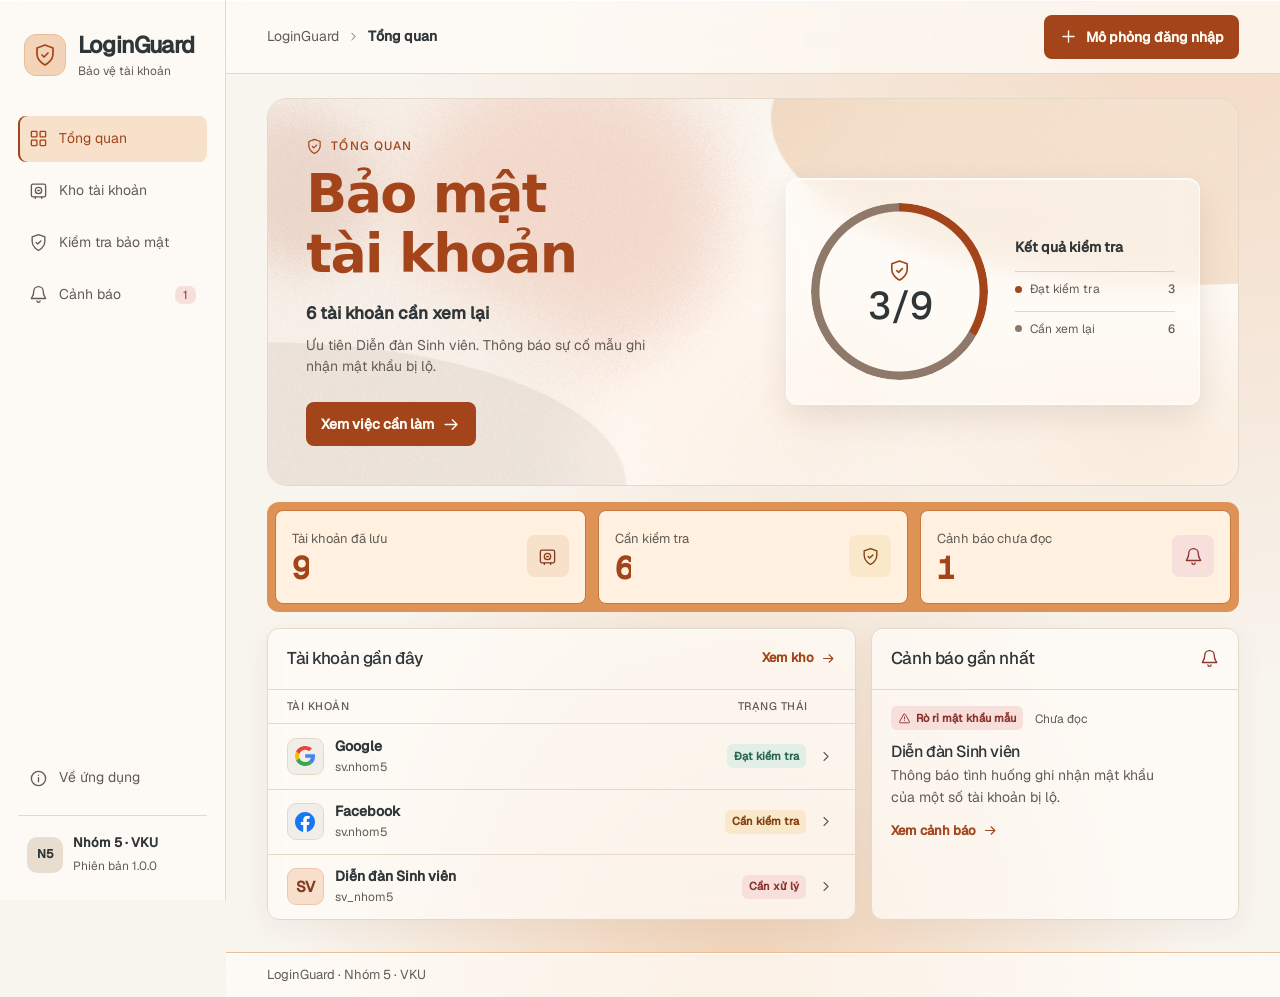
==== commit 301e0cd3: "Add files via upload" ====
--- a/index.html
+++ b/index.html
@@ -1,11 +1,11 @@
 <!doctype html>
-<html lang="vi" data-type="software" data-radius="soft" data-ground="sky" data-motion="live">
+<html lang="vi" data-type="software" data-radius="soft" data-ground="sand" data-motion="live">
 <head>
   <meta charset="utf-8">
   <meta name="viewport" content="width=device-width, initial-scale=1">
   <meta name="page-type" content="software">
   <meta name="site-kind" content="software">
-  <meta name="theme-color" content="#0a0d14">
+  <meta name="theme-color" content="#f8f4ee">
   <meta name="description" content="Kho tài khoản, kiểm tra mật khẩu và theo dõi cảnh báo bảo mật của Nhóm 5.">
   <meta property="og:title" content="LoginGuard · Kho tài khoản">
   <meta property="og:description" content="Quản lý tài khoản và biết việc bảo mật nào cần xử lý.">
@@ -87,7 +87,7 @@
           <section class="hero" data-enter aria-labelledby="title-overview">
             <div class="hero-grain" data-fx="grain-gradient" data-fx-seed="37"
                  data-fx-params='{"speed":0.18,"grain":0.34,"grainMotion":0,"tint":0.23,"calm":0.9,"calmX":0.22}'
-                 data-fx-palette='{"bg":"#101927","surface":"#142840","ink":"#e9edf3","accent":"#5ab9fc"}' aria-hidden="true"></div>
+                 data-fx-palette='{"bg":"#fffaf2","surface":"#f3e5d9","ink":"#303638","accent":"#df9256"}' aria-hidden="true"></div>
             <div class="hero-copy">
               <p class="hero-kicker"><svg class="icon" aria-hidden="true"><use href="#i-shield"/></svg> Tổng quan</p>
               <h1 id="title-overview" tabindex="-1">Bảo mật tài khoản</h1>
--- a/app.css
+++ b/app.css
@@ -1,32 +1,43 @@
-/* App shell and components on Taste's blue-black-cornflower tokens. */
+/* Warm paper, printed orange and charcoal. */
 :root {
-  color-scheme: dark;
-  --p-bg: #0a0d14;
-  --p-surface: #131824;
-  --p-ink: #e9edf3;
-  --p-muted: #acb9cb;
-  --p-accent: #5ab9fc;
-  --p-accent-ink: #091523;
+  color-scheme: light;
+  --p-bg: #f8f4ee;
+  --p-surface: #fffaf2;
+  --p-ink: #303638;
+  --p-muted: #625b54;
+  --p-accent: #a3441a;
+  --p-accent-ink: #fffaf2;
   --p-action: var(--p-accent);
   --p-action-ink: var(--p-accent-ink);
   --font-display: Geist, system-ui, sans-serif;
   --font-text: Geist, system-ui, sans-serif;
   --font-mono: "Geist Mono", monospace;
   --display-weight: 500;
-  --line: #263346;
-  --line-strong: #425672;
-  --card: #121925;
-  --shell: #0e141f;
-  --row-hover: #192436;
-  --good: #6ce7c2;
-  --attention: #ffbe79;
-  --danger: #ffabab;
+  --line: #e4d8c9;
+  --line-strong: #a28470;
+  --card: #fffdf9;
+  --glass: rgb(255 253 249 / .72);
+  --charcoal: var(--ink);
+  --row-hover: #f8ece1;
+  --good: #2b684e;
+  --attention: #80400e;
+  --danger: #8c342c;
   --layout-pad: clamp(24px, 3.2vw, 50px);
   --side-pad: 18px;
   font: 16px/1.5 var(--font-text);
 }
 * { box-sizing: border-box; }
-body { margin: 0; background: var(--bg); color: var(--ink); }
+body {
+  margin: 0; color: var(--ink);
+  background: radial-gradient(ellipse at 94% 5%, #f3dbc6, transparent 47%),
+    radial-gradient(ellipse at 58% 104%, #efd0b3, transparent 43%), var(--bg);
+}
+.sidebar, .topbar, .panel, .main-footer, .hero-visual {
+  background-color: var(--glass);
+  -webkit-backdrop-filter: blur(14px);
+  backdrop-filter: blur(14px);
+  box-shadow: inset 0 1px rgb(255 255 255 / .84);
+}
 button, input, select { font: inherit; }
 button, select { cursor: pointer; }
 a { color: inherit; text-decoration: none; }
@@ -39,26 +50,27 @@
 .skip:focus { position: fixed; z-index: 9; top: 8px; left: 8px; padding: 12px; background: var(--accent); color: var(--accent-ink); border-radius: var(--r-sm); }
 .icon { width: 19px; height: 19px; flex: none; fill: none; stroke: currentColor; stroke-width: 1.7; stroke-linecap: round; stroke-linejoin: round; vertical-align: middle; }
 .app-frame { display: grid; grid-template-columns: 226px minmax(0, 1fr); min-height: 100vh; }
-.sidebar { position: sticky; top: 0; height: 100dvh; padding: var(--s-6) var(--side-pad) var(--s-5); display: flex; flex-direction: column; background: var(--shell); border-inline-end: 1px solid var(--line); color: var(--ink); }
+.sidebar { position: sticky; top: 0; height: 100dvh; padding: var(--s-6) var(--side-pad) var(--s-5); display: flex; flex-direction: column; border-inline-end: 1px solid var(--line); color: var(--ink); }
 .brand { display: flex; align-items: center; gap: 12px; margin: 0 6px 38px; font-size: 23px; font-weight: 600; line-height: 1.2; letter-spacing: -.035em; }
-.brand-mark { display: grid; place-items: center; width: 42px; height: 42px; border-radius: var(--r-md); background: #192b41; color: var(--accent); border: 1px solid #304d71; }
+.brand-mark { display: grid; place-items: center; width: 42px; height: 42px; border-radius: var(--r-md); background: #f4d4b8; color: var(--accent); border: 1px solid #e9bd98; }
 .brand-mark .icon { width: 24px; height: 24px; }
 .brand small, .project small { display: block; margin-top: 4px; color: var(--muted); font-weight: 400; font-size: 12px; letter-spacing: 0; }
 .sidebar nav { display: grid; gap: 6px; }
 .sidebar nav a, .about-button { display: flex; align-items: center; gap: 11px; min-height: 46px; padding: 8px 11px; border-radius: 8px; color: var(--muted); font-size: 14px; text-align: left; }
 .sidebar nav a:hover, .about-button:hover { background: var(--row-hover); color: var(--ink); }
-.sidebar nav a[aria-current="page"] { background: #182a40; color: #e9f5ff; box-shadow: inset 2px 0 var(--accent); }
+.sidebar nav a[aria-current="page"] { background: #f7e1cb; color: var(--accent); box-shadow: inset 2px 0 var(--accent); }
 .sidebar a:focus-visible, .sidebar button:focus-visible { outline-color: var(--accent); }
-.nav-count { margin-left: auto; color: var(--danger); background: #3c262e; border-radius: 7px; min-width: 21px; text-align: center; font-size: 12px; }
+.nav-count { margin-left: auto; color: var(--danger); background: #f7dfdb; border-radius: 7px; min-width: 21px; text-align: center; font-size: 12px; }
 .sidebar-bottom { margin-top: auto; }
 .about-button { background: none; border: 0; width: 100%; }
 .project { display: flex; align-items: center; gap: 10px; margin-top: 14px; padding: 17px 9px 0; border-top: 1px solid var(--line); font-size: 13px; font-weight: 650; }
-.avatar { display: grid; place-items: center; width: 36px; height: 36px; border-radius: 10px; color: #b9e4ff; background: #203650; font-size: 12px; }
+.avatar { display: grid; place-items: center; width: 36px; height: 36px; border-radius: 10px; color: var(--ink); background: #e9ddd0; font-size: 12px; }
 main { min-width: 0; display: flex; flex-direction: column; }
-.topbar { min-height: 74px; padding: var(--s-3) var(--layout-pad); border-bottom: 1px solid var(--line); background: var(--shell); display: flex; align-items: center; justify-content: space-between; gap: 12px; }
+.topbar { min-height: 74px; padding: var(--s-3) var(--layout-pad); border-bottom: 1px solid var(--line); display: flex; align-items: center; justify-content: space-between; gap: 12px; }
 #breadcrumb { font-size: 14px; font-weight: 650; }
 .btn { display: inline-flex; justify-content: center; align-items: center; gap: 8px; min-height: 44px; padding: 8px 14px; border: 1px solid transparent; border-radius: 8px; font-size: 14px; font-weight: 650; text-align: center; }
 .btn--primary { background: var(--action); color: var(--action-ink); }
+html:not([data-motion="off"]) .btn--primary:is(:hover, :active) { background: #833615; }
 .btn--secondary { border-color: var(--line-strong); background: var(--card); }
 .btn:disabled { cursor: default; opacity: .7; }
 .icon-button { background: var(--card); padding: 8px; width: 44px; }
@@ -69,97 +81,100 @@
 .page-heading p { color: var(--muted); margin-top: 7px; font-size: 14px; }
 .breadcrumb { display: flex; align-items: center; gap: var(--s-2); min-width: 0; }
 .breadcrumb-root { color: var(--muted); font-size: var(--t-small); }
-.breadcrumb .icon { color: #7e91aa; width: 13px; height: 13px; }
+.breadcrumb .icon { color: var(--muted); width: 13px; height: 13px; }
 .hero {
   position: relative; min-height: 308px; display: grid;
   grid-template-columns: minmax(0, 1.12fr) minmax(0, 1fr);
   align-items: center; overflow: hidden; border-radius: var(--r-lg);
   padding: clamp(24px, 3vw, 42px); gap: var(--s-4);
-  border: 1px solid #2d425d; isolation: isolate;
-  background: radial-gradient(ellipse at 80% 36%, #1b3652, transparent 62%), #101927;
-}
-.hero-grain { position: absolute !important; inset: 0; z-index: -1; opacity: .74; overflow: hidden; }
+  border: 1px solid var(--line); isolation: isolate;
+  background: radial-gradient(ellipse at 95% 5%, #efd0b3 0 32%, transparent 32.2%),
+    radial-gradient(ellipse at 90% 92%, #f7e1cb, transparent 42%),
+    radial-gradient(ellipse at 0 100%, #eee9e2 0 26%, transparent 26.2%), var(--card);
+}
+.hero-grain { position: absolute !important; inset: 0; z-index: -1; opacity: .38; overflow: hidden; }
 .hero-copy > * + * { margin-top: var(--s-2); }
 .hero-kicker {
-  display: flex; align-items: center; gap: var(--s-2); color: #a6d9ff; font-weight: 500;
+  display: flex; align-items: center; gap: var(--s-2); color: var(--accent); font-weight: 500;
   letter-spacing: .09em; text-transform: uppercase; font-size: 12px;
 }
 .hero-kicker .icon { width: 17px; height: 17px; }
-.hero h1 { font-size: clamp(37px, 4.4vw, 66px); line-height: 1.01; letter-spacing: -.055em; max-width: 12ch; }
-#hero-title { margin-top: var(--s-4); color: #e4efff; font-size: 17px; font-weight: 600; }
-#hero-copy { color: #c5d6ec; font-size: var(--t-small); max-width: 39ch; }
+.hero h1 { font: 650 clamp(36px, 4.2vw, 60px)/1.12 system-ui, sans-serif; letter-spacing: -.03em; color: var(--accent); }
+#hero-title { margin-top: var(--s-4); color: var(--ink); font-size: 17px; font-weight: 600; }
+#hero-copy { color: var(--muted); font-size: var(--t-small); max-width: 39ch; }
 .hero-copy .btn { margin-top: var(--s-5); }
 .hero-visual {
+  --glass: rgb(255 253 249 / .5);
+  --review-track: #8e796a;
   display: grid; grid-template-columns: minmax(115px, 1fr) minmax(124px, .9fr);
   align-items: center; justify-content: center; gap: clamp(12px, 2.1vw, 28px);
   min-width: 0; max-width: 445px; justify-self: end; width: 100%;
-  padding: var(--s-5); border: 1px solid #3a5473; border-radius: var(--r-md);
-  background: linear-gradient(160deg, #17263aee, #121c2af5);
-  box-shadow: 0 18px 38px #050c1766, inset 0 1px #c0daff11;
+  padding: var(--s-5); border: 1px solid rgb(255 255 255 / .85); border-radius: var(--r-md);
+  box-shadow: 0 12px 30px rgb(104 64 45 / .13), inset 0 1px rgb(255 255 255 / .8);
 }
 .coverage-dial { position: relative; display: grid; place-items: center; max-width: 178px; aspect-ratio: 1; }
 .coverage-ring {
   --cleared: 0%;
+  --ring-width: 9px;
   width: 100%; height: 100%; border-radius: 50%;
-  background: conic-gradient(var(--good) var(--cleared), #3b526d var(--cleared));
-  border: 7px solid #21334a;
-  box-shadow: 0 0 0 1px #466582, 0 0 30px #67caff1a;
-}
-.coverage-ring::after { content: ""; position: absolute; inset: 13px; border-radius: 50%; background: #152133; border: 1px solid #4a647b; }
+  background: conic-gradient(var(--accent) var(--cleared), var(--review-track) var(--cleared));
+  mask: radial-gradient(farthest-side, transparent calc(100% - var(--ring-width)), #000 calc(100% - var(--ring-width) + 1px));
+}
 .coverage-dial-label { position: absolute; display: grid; justify-items: center; gap: var(--s-1); }
-.coverage-dial-label .icon { color: var(--good); width: 23px; height: 23px; }
-.coverage-dial-label strong { font: 500 clamp(25px, 3vw, 39px)/1 var(--font-mono); letter-spacing: -.08em; }
-.coverage-legend { display: grid; gap: var(--s-1); color: #d2deed; align-self: center; min-width: 0; }
-.coverage-heading { font-size: 14px; color: white; font-weight: 600; margin-bottom: var(--s-2); }
-.coverage-legend p:not(.coverage-heading) { display: flex; align-items: center; gap: var(--s-2); font-size: 12px; padding: var(--s-2) 0; border-top: 1px solid #354761; }
+.coverage-dial-label .icon { color: var(--accent); width: 23px; height: 23px; }
+.coverage-dial-label strong { font: 500 clamp(25px, 3vw, 39px)/1 var(--font-mono); letter-spacing: -.045em; }
+.coverage-legend { display: grid; gap: var(--s-1); color: var(--muted); align-self: center; min-width: 0; }
+.coverage-heading { font-size: 14px; color: var(--ink); font-weight: 650; margin-bottom: var(--s-2); }
+.coverage-legend p:not(.coverage-heading) { display: flex; align-items: center; gap: var(--s-2); font-size: 12px; padding: var(--s-2) 0; border-top: 1px solid rgb(142 121 106 / .28); }
 .coverage-legend strong { margin-left: auto; font-family: var(--font-mono); font-weight: 500; }
 .legend-dot { flex: none; width: 7px; height: 7px; border-radius: 50%; }
-.legend-clear { background: var(--good); }
-.legend-review { background: #7792b4; }
-.metrics { display: grid; grid-template-columns: repeat(3, minmax(0, 1fr)); gap: var(--s-3); margin: var(--s-4) 0; }
+.legend-clear { background: var(--accent); }
+.legend-review { background: var(--review-track); }
+.metrics { display: grid; grid-template-columns: repeat(3, minmax(0, 1fr)); gap: var(--s-3); margin: var(--s-4) 0; padding: var(--s-2); border-radius: var(--r-md); background: #df9256; }
 .metric {
   display: grid; grid-template-columns: minmax(0, 1fr) auto; align-content: center; align-items: center;
   padding: var(--s-3) var(--s-4); min-height: 94px; gap: 3px var(--s-3);
-  border: 1px solid var(--line); border-radius: var(--r-md); background: var(--card);
+  border: 1px solid #c8773e; border-radius: var(--r-sm); background: #fff0df;
   transition: background var(--m-in) var(--m-ease), border-color var(--m-in) var(--m-ease);
 }
-.metric:hover { border-color: var(--line-strong); background: var(--row-hover); }
+.metric:hover { border-color: var(--accent); background: var(--card); }
+.metric:focus-visible { outline-offset: -4px; }
 .metric-label { font-size: var(--t-label); color: var(--muted); }
 .metric-icon { display: grid; flex: none; place-items: center; width: 42px; height: 42px; border-radius: var(--r-sm); }
 .metric .metric-icon { grid-area: 1 / 2 / 3 / 3; }
-.metric strong { display: block; font: 500 31px/1 var(--font-mono); letter-spacing: -.07em; }
+.metric strong { display: block; color: var(--accent); font: 750 31px/1 var(--font-mono); letter-spacing: -.07em; }
 .overview-grid { display: grid; grid-template-columns: minmax(0, 1.6fr) minmax(0, 1fr); gap: 15px; align-items: stretch; }
-.panel { border: 1px solid var(--line); border-radius: 12px; min-width: 0; background: var(--card); }
+.panel { border: 1px solid var(--line); border-radius: 12px; min-width: 0; box-shadow: inset 0 1px rgb(255 255 255 / .84), 0 8px 28px rgb(104 64 45 / .06); }
 .panel-heading { display: flex; justify-content: space-between; align-items: center; gap: 10px; min-height: 61px; padding: 8px 19px; border-bottom: 1px solid var(--line); }
 .panel-heading h2 { font-size: 17px; letter-spacing: -.025em; line-height: 1.2; }
-.text-link { display: inline-flex; align-items: center; gap: 7px; min-height: 44px; font-size: 13px; font-weight: 650; color: #91d1ff; }
+.text-link { display: inline-flex; align-items: center; gap: 7px; min-height: 44px; font-size: 13px; font-weight: 650; color: var(--accent); }
 .text-link:hover { text-decoration: underline; text-underline-offset: 4px; }
 .text-link .icon { width: 15px; height: 15px; }
 .spotlight-body { padding: 16px 19px 11px; }
 .spotlight h3 { margin-top: 12px; font-size: 16px; }
 .spotlight p { margin-top: 4px; color: var(--muted); font-size: 14px; max-width: 31ch; }
-.account-row { width: 100%; display: grid; grid-template-columns: minmax(0, 1fr) auto 18px; align-items: center; gap: 12px; padding: 10px 19px; min-height: 65px; border: 0; background: var(--card); text-align: left; }
+.account-row { width: 100%; display: grid; grid-template-columns: minmax(0, 1fr) auto 18px; align-items: center; gap: 12px; padding: 10px 19px; min-height: 65px; border: 0; background: transparent; text-align: left; }
 .account-row + .account-row { border-top: 1px solid var(--line); }
 .account-row:last-child { border-radius: 0 0 12px 12px; }
 .account-row:hover { background: var(--row-hover); }
 .account-row:focus-visible { position: relative; outline-offset: -3px; z-index: 1; }
-.account-row > .icon { color: #8598b3; width: 16px; }
+.account-row > .icon { color: var(--muted); width: 16px; }
 .account-identity { display: flex; gap: 11px; min-width: 0; align-items: center; }
 .account-identity > span:last-child { min-width: 0; }
 .account-identity strong, .account-identity small { display: block; overflow: hidden; text-overflow: ellipsis; white-space: nowrap; }
 .account-identity strong { font-size: 14px; }
 .account-identity small { color: var(--muted); font-size: 12px; }
 .service { display: grid; place-items: center; width: 37px; height: 37px; flex: none; border-radius: 9px; font-weight: 750; font-size: 15px; }
-.service { background: #e6edf6; color: #172234; border: 1px solid #e2e9f3; }
-.service-forum { color: #ffd5bd; background: #422b29; border-color: #604038; }
+.service { background: #f1ede8; color: var(--ink); border: 1px solid var(--line); }
+.service-forum { color: #803d22; background: #f7dfcc; border-color: #ecc7ac; }
 .service img { object-fit: contain; }
 .badge { display: inline-flex; align-items: center; gap: 5px; border-radius: 6px; padding: 4px 7px; font-size: 11px; font-weight: 600; line-height: 1.3; }
 .badge .icon { width: 13px; height: 13px; }
-.tone-info { background: #20334d; color: #a2d6ff; }
-.tone-warn { background: #392d25; color: var(--attention); }
-.tone-risk { background: #3c262e; color: var(--danger); }
-.tone-ok { background: #173632; color: var(--good); }
-.tone-neutral { background: #253244; color: #ced9ea; }
+.tone-info { background: #f7e1cb; color: #863d20; }
+.tone-warn { background: #f9e8c9; color: var(--attention); }
+.tone-risk { background: #f7dfdb; color: var(--danger); }
+.tone-ok { background: #e2efe6; color: var(--good); }
+.tone-neutral { background: #eee9e2; color: #534d47; }
 .row-labels {
   display: flex; justify-content: space-between; gap: var(--s-2);
   padding: 8px 47px 8px 19px; font-size: 11px; font-weight: 500;
@@ -188,10 +203,10 @@
 .alert-panel .source { margin: 9px 0 0; font-size: 13px; }
 .alert-meta, .actions { display: flex; flex-wrap: wrap; gap: 9px; align-items: center; }
 .alert-grid { display: grid; grid-template-columns: minmax(0, 1.3fr) minmax(0, 1fr); gap: var(--s-4); }
-.ai-note { padding: clamp(17px, 3vw, 26px); background: linear-gradient(155deg, #18273b, var(--card) 70%); }
+.ai-note { padding: clamp(17px, 3vw, 26px); background-image: linear-gradient(155deg, #faecdc, transparent 70%); }
 .ai-note h2 { display: flex; align-items: center; gap: var(--s-3); font-size: 17px; font-weight: 550; }
 .ai-note ol { padding: 0; margin-top: var(--s-3); list-style: none; counter-reset: alert-step; }
-.ai-note li { display: grid; grid-template-columns: 27px minmax(0, 1fr); align-items: start; gap: var(--s-2); padding-block: var(--s-2); color: #cbdbef; font-size: 14px; }
+.ai-note li { display: grid; grid-template-columns: 27px minmax(0, 1fr); align-items: start; gap: var(--s-2); padding-block: var(--s-2); color: var(--ink); font-size: 14px; }
 .ai-note li + li { border-top: 1px solid var(--line); }
 .ai-note li::before {
   counter-increment: alert-step; content: counter(alert-step, decimal-leading-zero);
@@ -199,15 +214,15 @@
 }
 .alert-panel .actions { margin-top: var(--s-5); }
 .linked-accounts { margin-top: var(--s-4); }
-.main-footer { margin-top: auto; padding: var(--s-2) var(--layout-pad) var(--s-5); font-size: 12px; color: var(--muted); }
+.main-footer { margin-top: auto; padding: var(--s-3) var(--layout-pad); border-top: 1px solid #e9bd98; color: var(--muted); font-size: 13px; }
 dialog { width: min(520px, calc(100% - 24px)); max-height: calc(100dvh - 24px); padding: 0; border: 1px solid var(--line); border-radius: 15px; color: var(--ink); background: var(--card); box-shadow: 0 28px 90px #000a; }
-dialog::backdrop { background: #050811b8; backdrop-filter: blur(4px); }
+dialog::backdrop { background: #303638a8; backdrop-filter: blur(4px); }
 .dialog-head { display: flex; align-items: center; justify-content: space-between; gap: 10px; padding: 12px 17px 12px 21px; border-bottom: 1px solid var(--line); }
 .dialog-head h2 { font-size: 20px; line-height: 1.2; letter-spacing: -.025em; }
 #dialog-content { padding: 18px 21px 21px; }
 #dialog-content > p { margin-bottom: 13px; color: var(--muted); font-size: 14px; }
 .dialog-fields { display: grid; gap: 10px; margin: 15px 0; }
-.field { min-width: 0; display: flex; align-items: center; justify-content: space-between; gap: 8px; padding: 8px 11px; border-radius: 8px; background: #1a2536; }
+.field { min-width: 0; display: flex; align-items: center; justify-content: space-between; gap: 8px; padding: 8px 11px; border-radius: 8px; background: #f6eee5; }
 .field > span:first-child { color: var(--muted); font-size: 13px; }
 .field output, .field strong { font-size: 14px; min-width: 0; overflow-wrap: anywhere; }
 .password-field { display: flex; align-items: center; gap: 4px; min-width: 0; }
@@ -217,8 +232,8 @@
 .detail-checks div { display: flex; align-items: center; justify-content: space-between; gap: 8px; font-size: 14px; }
 .two-factor-control { display: flex; align-items: center; justify-content: space-between; flex-wrap: wrap; gap: 8px; margin-bottom: 16px; font-size: 13px; }
 .two-factor-control select { max-width: 100%; padding: 7px; min-height: 44px; border-radius: 8px; border: 1px solid var(--line-strong); background: var(--card); color: var(--ink); }
-.notice { position: fixed; z-index: 2; bottom: 18px; right: 18px; max-width: min(360px, calc(100% - 36px)); border-radius: 8px; background: #182b47; color: white; font-size: 14px; }
-.notice:not(:empty) { padding: 11px 15px; box-shadow: 0 6px 16px #13284645; }
+.notice { position: fixed; z-index: 2; bottom: 18px; right: 18px; max-width: min(360px, calc(100% - 36px)); border-radius: 8px; background: var(--charcoal); color: white; font-size: 14px; }
+.notice:not(:empty) { padding: 11px 15px; box-shadow: 0 6px 16px #30363845; }
 @media (max-width: 1150px) {
   :root { --layout-pad: 24px; --side-pad: 12px; }
   .app-frame { grid-template-columns: 191px minmax(0, 1fr); }
@@ -253,12 +268,11 @@
   .topbar .btn { font-size: 12px; padding-inline: 8px; gap: 5px; }
   .topbar .btn .icon { width: 16px; }
   .hero { grid-template-columns: minmax(0, 1fr); gap: var(--s-4); min-height: auto; padding: var(--s-4); }
-  .hero h1 { font-size: clamp(35px, 9vw, 49px); max-width: none; }
+  .hero h1 { font-size: clamp(32px, 8.5vw, 46px); }
   #hero-title { margin-top: var(--s-3); font-size: 16px; }
   .hero-copy .btn { margin-top: var(--s-3); }
   .hero-visual { justify-self: start; max-width: none; grid-template-columns: 83px minmax(0, 1fr); gap: var(--s-4); padding: var(--s-3); }
-  .coverage-ring { border-width: 4px; }
-  .coverage-ring::after { inset: 8px; }
+  .coverage-ring { --ring-width: 6px; }
   .coverage-dial-label { gap: 2px; }
   .coverage-dial-label .icon { width: 16px; height: 16px; }
   .coverage-dial-label strong { font-size: 20px; }
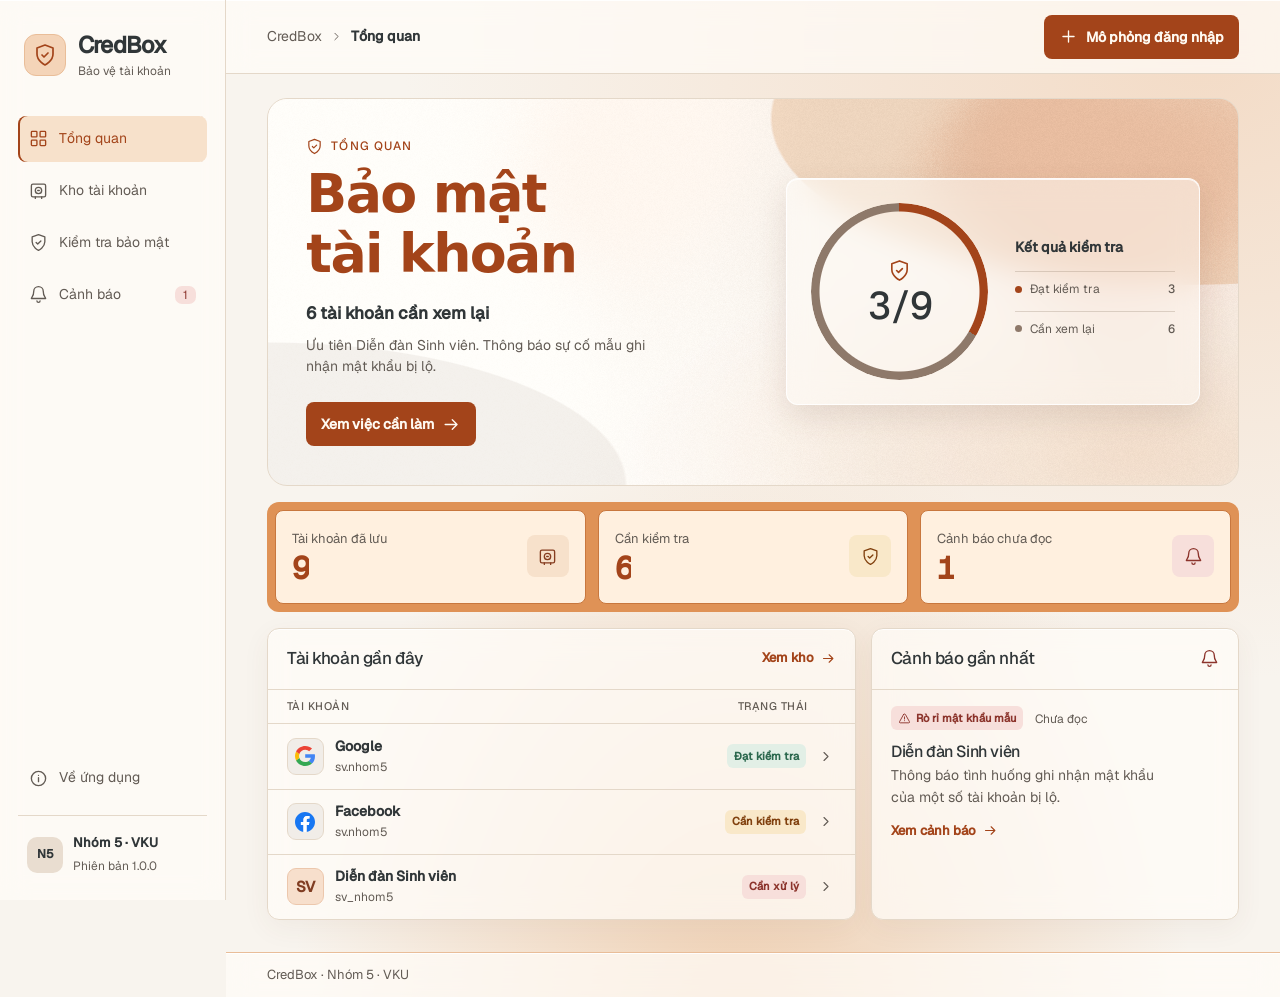
==== commit 40d8c16c: "Add files via upload" ====
--- a/index.html
+++ b/index.html
@@ -7,9 +7,9 @@
   <meta name="site-kind" content="software">
   <meta name="theme-color" content="#f8f4ee">
   <meta name="description" content="Kho tài khoản, kiểm tra mật khẩu và theo dõi cảnh báo bảo mật của Nhóm 5.">
-  <meta property="og:title" content="LoginGuard · Kho tài khoản">
+  <meta property="og:title" content="CredBox · Kho tài khoản">
   <meta property="og:description" content="Quản lý tài khoản và biết việc bảo mật nào cần xử lý.">
-  <title>LoginGuard · Kho tài khoản</title>
+  <title>CredBox · Kho tài khoản</title>
   <link rel="icon" href="assets/favicon.png">
   <link rel="stylesheet" href="assets/fonts/fonts.css">
   <link rel="stylesheet" href="assets/taste/system.css">
@@ -63,7 +63,7 @@
     <aside class="sidebar">
       <a class="brand" href="#tong-quan">
         <span class="brand-mark"><svg class="icon"><use href="#i-shield"/></svg></span>
-        <span>LoginGuard<small>Bảo vệ tài khoản</small></span>
+        <span>CredBox<small>Bảo vệ tài khoản</small></span>
       </a>
       <nav aria-label="Điều hướng chính">
         <a href="#tong-quan" data-route="tong-quan"><svg class="icon"><use href="#i-overview"/></svg><span>Tổng quan</span></a>
@@ -78,10 +78,10 @@
     </aside>
     <main id="main" tabindex="-1">
       <header class="topbar">
-        <div class="breadcrumb"><span class="breadcrumb-root">LoginGuard</span><svg class="icon" aria-hidden="true"><use href="#i-chevron"/></svg><span id="breadcrumb">Tổng quan</span></div>
+        <div class="breadcrumb"><span class="breadcrumb-root">CredBox</span><svg class="icon" aria-hidden="true"><use href="#i-chevron"/></svg><span id="breadcrumb">Tổng quan</span></div>
         <button class="btn btn--primary" type="button" data-action="login"><svg class="icon"><use href="#i-plus"/></svg> Mô phỏng đăng nhập</button>
       </header>
-      <noscript><p class="empty">Hãy bật JavaScript trong trình duyệt để dùng LoginGuard.</p></noscript>
+      <noscript><p class="empty">Hãy bật JavaScript trong trình duyệt để dùng CredBox.</p></noscript>
       <div class="workspace wrap">
         <section class="view" id="tong-quan" aria-labelledby="title-overview">
           <section class="hero" data-enter aria-labelledby="title-overview">
@@ -155,7 +155,7 @@
           <div id="alerts-content"></div>
         </section>
       </div>
-      <footer class="main-footer">LoginGuard · Nhóm 5 · VKU</footer>
+      <footer class="main-footer">CredBox · Nhóm 5 · VKU</footer>
     </main>
   </div>
   <dialog id="dialog" aria-labelledby="dialog-title">
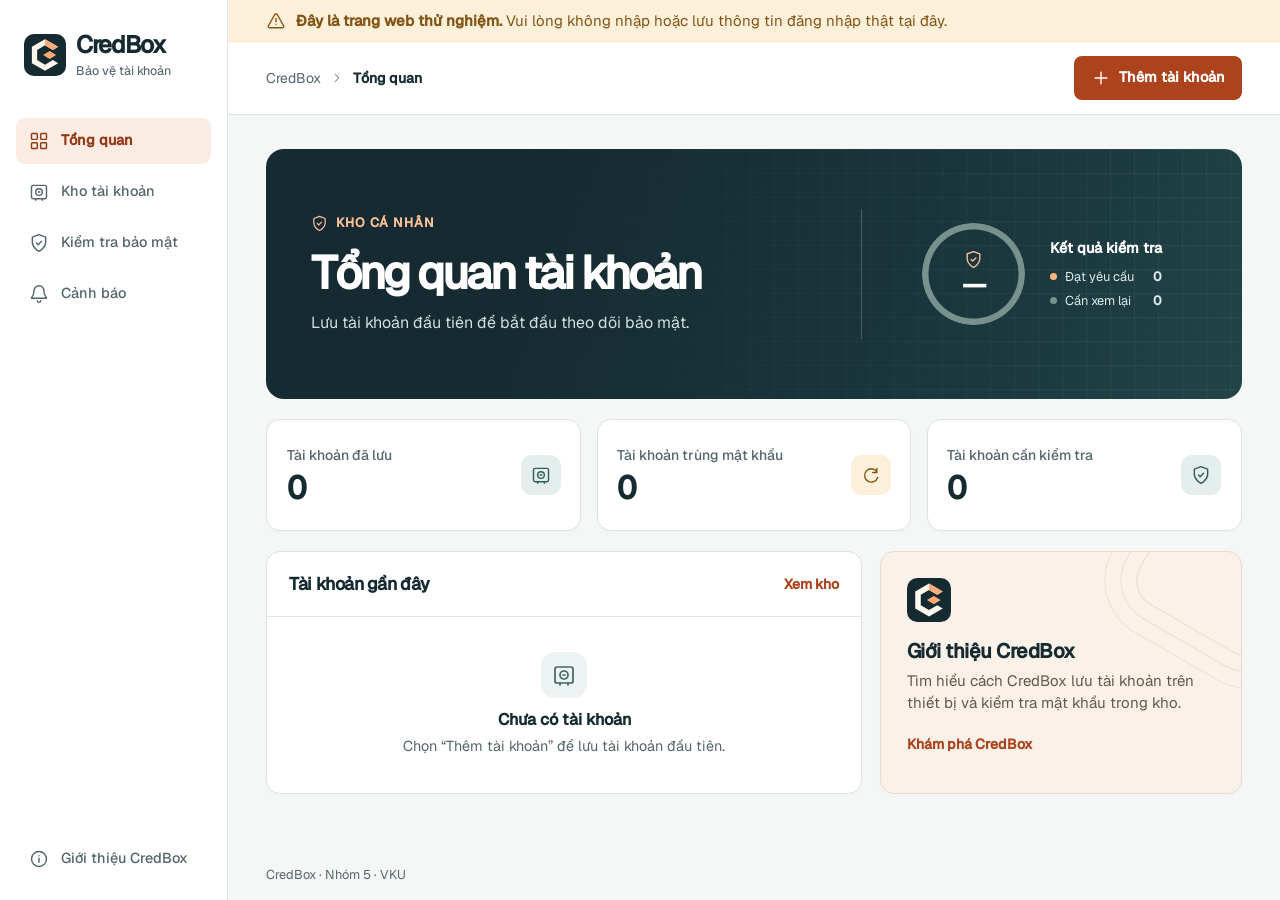
==== commit b4916574: "Add files via upload" ====
--- a/index.html
+++ b/index.html
@@ -1,43 +1,20 @@
 <!doctype html>
-<html lang="vi" data-type="software" data-radius="soft" data-ground="sand" data-motion="live">
+<html lang="vi">
 <head>
   <meta charset="utf-8">
   <meta name="viewport" content="width=device-width, initial-scale=1">
   <meta name="page-type" content="software">
   <meta name="site-kind" content="software">
-  <meta name="theme-color" content="#f8f4ee">
-  <meta name="description" content="Kho tài khoản, kiểm tra mật khẩu và theo dõi cảnh báo bảo mật của Nhóm 5.">
+  <meta name="theme-color" content="#152b31">
+  <meta name="description" content="Quản lý tài khoản cá nhân và kiểm tra bảo mật ngay trong trình duyệt.">
   <meta property="og:title" content="CredBox · Kho tài khoản">
   <meta property="og:description" content="Quản lý tài khoản và biết việc bảo mật nào cần xử lý.">
   <title>CredBox · Kho tài khoản</title>
-  <link rel="icon" href="assets/favicon.png">
+  <link rel="icon" href="assets/credbox.svg">
   <link rel="stylesheet" href="assets/fonts/fonts.css">
-  <link rel="stylesheet" href="assets/taste/system.css">
-  <link rel="stylesheet" href="assets/taste/motion.css">
   <link rel="stylesheet" href="app.css">
-  <template id="taste-preload">
-    <link rel="modulepreload" href="assets/taste/moments/moments.js">
-    <link rel="modulepreload" href="assets/taste/moments/lib.js">
-    <link rel="modulepreload" href="assets/taste/moments/counter-rolls/moment.js">
-  </template>
-  <script>
-    if (location.protocol !== "file:") {
-      document.head.append(document.getElementById("taste-preload").content.cloneNode(true));
-      document.documentElement.classList.add('m-enter');
-      document.documentElement.classList.add('mo-js');
-      setTimeout(() => document.documentElement.classList.add('m-enter-done'), 700);
-      setTimeout(() => document.documentElement.classList.add('mo-safe'), 2500);
-    }
-  </script>
-  <script type="module">
-    if (location.protocol !== "file:") {
-      import("./assets/taste/moments/moments.js").catch(() => {
-        document.documentElement.classList.add("mo-safe");
-      });
-    }
-  </script>
+  <script defer src="activity-providers.js"></script>
   <script defer src="app.js"></script>
-  <script defer src="assets/taste-app.js"></script>
 </head>
 <body>
   <svg class="symbols" xmlns="http://www.w3.org/2000/svg" aria-hidden="true">
@@ -49,6 +26,7 @@
     <symbol id="i-arrow" viewBox="0 0 24 24"><path d="M4 12h15m-6-6 6 6-6 6"/></symbol>
     <symbol id="i-search" viewBox="0 0 24 24"><circle cx="10.5" cy="10.5" r="6"/><path d="m15 15 4.5 4.5"/></symbol>
     <symbol id="i-chevron" viewBox="0 0 24 24"><path d="m9 6 6 6-6 6"/></symbol>
+    <symbol id="i-history" viewBox="0 0 24 24"><circle cx="12" cy="12" r="9"/><path d="M12 7v5l3 2"/></symbol>
     <symbol id="i-alert" viewBox="0 0 24 24"><path d="M10.3 4.5 2.8 18a1.5 1.5 0 0 0 1.3 2h15.8a1.5 1.5 0 0 0 1.3-2L13.7 4.5a2 2 0 0 0-3.4 0Z"/><path d="M12 9v4m0 3h.01"/></symbol>
     <symbol id="i-lock" viewBox="0 0 24 24"><rect x="5" y="10" width="14" height="11" rx="2"/><path d="M8 10V7a4 4 0 0 1 8 0v3m-4 5v2"/></symbol>
     <symbol id="i-close" viewBox="0 0 24 24"><path d="m6 6 12 12M6 18 18 6"/></symbol>
@@ -62,7 +40,7 @@
   <div class="app-frame">
     <aside class="sidebar">
       <a class="brand" href="#tong-quan">
-        <span class="brand-mark"><svg class="icon"><use href="#i-shield"/></svg></span>
+        <img src="assets/credbox.svg" width="42" height="42" alt="">
         <span>CredBox<small>Bảo vệ tài khoản</small></span>
       </a>
       <nav aria-label="Điều hướng chính">
@@ -72,30 +50,32 @@
         <a href="#canh-bao" data-route="canh-bao"><svg class="icon"><use href="#i-bell"/></svg><span>Cảnh báo</span><span class="nav-count" data-unread hidden></span></a>
       </nav>
       <div class="sidebar-bottom">
-        <button class="about-button" type="button" data-action="about"><svg class="icon"><use href="#i-info"/></svg> Về ứng dụng</button>
-        <div class="project"><span class="avatar">N5</span><span>Nhóm 5 · VKU<small>Phiên bản 1.0.0</small></span></div>
+        <a class="about-button" href="gioi-thieu.html"><svg class="icon"><use href="#i-info"/></svg> Giới thiệu CredBox</a>
       </div>
     </aside>
     <main id="main" tabindex="-1">
+      <p class="trial-warning tone-warn">
+        <svg class="icon" aria-hidden="true"><use href="#i-alert"/></svg>
+        <span><strong>Đây là trang web thử nghiệm.</strong> Vui lòng không nhập hoặc lưu thông tin đăng nhập thật tại đây.</span>
+      </p>
       <header class="topbar">
         <div class="breadcrumb"><span class="breadcrumb-root">CredBox</span><svg class="icon" aria-hidden="true"><use href="#i-chevron"/></svg><span id="breadcrumb">Tổng quan</span></div>
-        <button class="btn btn--primary" type="button" data-action="login"><svg class="icon"><use href="#i-plus"/></svg> Mô phỏng đăng nhập</button>
+        <div class="topbar-actions">
+          <button class="btn btn--secondary" type="button" data-action="lock" hidden><svg class="icon"><use href="#i-lock"/></svg> Khóa kho</button>
+          <button class="btn btn--primary" type="button" data-action="add"><svg class="icon"><use href="#i-plus"/></svg> Thêm tài khoản</button>
+          <button class="btn btn--primary" type="button" data-action="unlock" hidden><svg class="icon"><use href="#i-lock"/></svg> Mở khóa kho</button>
+        </div>
       </header>
       <noscript><p class="empty">Hãy bật JavaScript trong trình duyệt để dùng CredBox.</p></noscript>
       <div class="workspace wrap">
         <section class="view" id="tong-quan" aria-labelledby="title-overview">
-          <section class="hero" data-enter aria-labelledby="title-overview">
-            <div class="hero-grain" data-fx="grain-gradient" data-fx-seed="37"
-                 data-fx-params='{"speed":0.18,"grain":0.34,"grainMotion":0,"tint":0.23,"calm":0.9,"calmX":0.22}'
-                 data-fx-palette='{"bg":"#fffaf2","surface":"#f3e5d9","ink":"#303638","accent":"#df9256"}' aria-hidden="true"></div>
+          <section class="hero" aria-labelledby="title-overview">
             <div class="hero-copy">
-              <p class="hero-kicker"><svg class="icon" aria-hidden="true"><use href="#i-shield"/></svg> Tổng quan</p>
-              <h1 id="title-overview" tabindex="-1">Bảo mật tài khoản</h1>
-              <p id="hero-title"></p>
+              <p class="hero-kicker"><svg class="icon" aria-hidden="true"><use href="#i-shield"/></svg> Kho cá nhân</p>
+              <h1 id="title-overview" tabindex="-1">Tổng quan tài khoản</h1>
               <p id="hero-copy"></p>
-              <a class="btn btn--primary" href="#kiem-tra">Xem việc cần làm <svg class="icon" aria-hidden="true"><use href="#i-arrow"/></svg></a>
             </div>
-            <div class="hero-visual" data-enter-media>
+            <div class="hero-visual">
               <div class="coverage-dial" aria-hidden="true">
                 <div id="coverage-ring" class="coverage-ring"></div>
                 <div class="coverage-dial-label">
@@ -105,29 +85,27 @@
               </div>
               <div class="coverage-legend">
                 <p class="coverage-heading">Kết quả kiểm tra</p>
-                <p><i class="legend-dot legend-clear"></i><span>Đạt kiểm tra</span><strong id="coverage-clear"></strong></p>
+                <p><i class="legend-dot legend-clear"></i><span>Đạt yêu cầu</span><strong id="coverage-clear"></strong></p>
                 <p><i class="legend-dot legend-review"></i><span>Cần xem lại</span><strong id="coverage-review"></strong></p>
               </div>
             </div>
           </section>
-          <div class="metrics" id="metrics" data-moment="counter-rolls" data-moment-opts='{"duration":950,"stagger":70}'></div>
+          <div class="metrics" id="metrics"></div>
           <div class="overview-grid">
             <section class="panel" aria-labelledby="recent-title">
               <div class="panel-heading">
                 <h2 id="recent-title">Tài khoản gần đây</h2>
-                <a class="text-link" href="#kho-tai-khoan">Xem kho <svg class="icon"><use href="#i-arrow"/></svg></a>
+                <a class="text-link" href="#kho-tai-khoan">Xem kho</a>
               </div>
               <div class="row-labels" aria-hidden="true"><span>Tài khoản</span><span>Trạng thái</span></div>
               <div id="recent-accounts"></div>
             </section>
             <section class="panel spotlight" aria-labelledby="spotlight-title">
-              <div class="panel-heading"><h2 id="spotlight-title">Cảnh báo gần nhất</h2><svg class="icon spotlight-icon" aria-hidden="true"><use href="#i-bell"/></svg></div>
               <div class="spotlight-body">
-                <span class="badge tone-risk"><svg class="icon" aria-hidden="true"><use href="#i-alert"/></svg> Rò rỉ mật khẩu mẫu</span>
-                <span class="incident-status" id="spotlight-status"></span>
-                <h3>Diễn đàn Sinh viên</h3>
-                <p>Thông báo tình huống ghi nhận mật khẩu của một số tài khoản bị lộ.</p>
-                <a class="text-link" href="#canh-bao">Xem cảnh báo <svg class="icon"><use href="#i-arrow"/></svg></a>
+                <img class="intro-mark" src="assets/credbox.svg" width="48" height="48" alt="">
+                <h2 id="spotlight-title">Giới thiệu CredBox</h2>
+                <p>Tìm hiểu cách CredBox lưu tài khoản trên thiết bị và kiểm tra mật khẩu trong kho.</p>
+                <a class="text-link" href="gioi-thieu.html">Khám phá CredBox</a>
               </div>
             </section>
           </div>
@@ -138,7 +116,7 @@
             <div class="vault-toolbar">
               <label class="search"><svg class="icon"><use href="#i-search"/></svg><input id="vault-search" type="search" aria-label="Tìm tài khoản" placeholder="Tìm dịch vụ hoặc tên đăng nhập"></label>
               <label class="filter"><span class="sr-only">Lọc tài khoản</span><select id="vault-filter">
-                <option value="all">Tất cả trạng thái</option><option value="review">Cần kiểm tra</option><option value="clear">Không có việc cần làm</option>
+                <option value="all">Tất cả trạng thái</option><option value="review">Cần kiểm tra</option><option value="clear">Đạt yêu cầu</option>
               </select></label>
             </div>
             <p class="result-count" id="vault-count" aria-live="polite"></p>
@@ -147,11 +125,11 @@
           </div>
         </section>
         <section class="view" id="kiem-tra" aria-labelledby="title-health" hidden>
-          <div class="page-heading"><h1 id="title-health" tabindex="-1">Kiểm tra bảo mật</h1><p>Ưu tiên tài khoản liên quan đến sự cố, rồi xem mật khẩu và xác thực hai yếu tố.</p></div>
+          <div class="page-heading"><h1 id="title-health" tabindex="-1">Kiểm tra bảo mật</h1><p>Xem lịch sử đăng nhập, kiểm tra mật khẩu và trạng thái xác thực hai yếu tố.</p></div>
           <div class="checks" id="security-checks"></div>
         </section>
         <section class="view" id="canh-bao" aria-labelledby="title-alerts" hidden>
-          <div class="page-heading"><h1 id="title-alerts" tabindex="-1">Cảnh báo</h1><p>Xem sự cố ở dịch vụ đã lưu và các bước xử lý được đề xuất.</p></div>
+          <div class="page-heading"><h1 id="title-alerts" tabindex="-1">Cảnh báo</h1><p>Tài khoản có lần đăng nhập cần xác minh, mật khẩu ngắn hoặc mật khẩu dùng lại.</p></div>
           <div id="alerts-content"></div>
         </section>
       </div>
--- a/app.css
+++ b/app.css
@@ -1,296 +1,241 @@
-/* Warm paper, printed orange and charcoal. */
 :root {
   color-scheme: light;
-  --p-bg: #f8f4ee;
-  --p-surface: #fffaf2;
-  --p-ink: #303638;
-  --p-muted: #625b54;
-  --p-accent: #a3441a;
-  --p-accent-ink: #fffaf2;
-  --p-action: var(--p-accent);
-  --p-action-ink: var(--p-accent-ink);
-  --font-display: Geist, system-ui, sans-serif;
-  --font-text: Geist, system-ui, sans-serif;
-  --font-mono: "Geist Mono", monospace;
-  --display-weight: 500;
-  --line: #e4d8c9;
-  --line-strong: #a28470;
-  --card: #fffdf9;
-  --glass: rgb(255 253 249 / .72);
-  --charcoal: var(--ink);
-  --row-hover: #f8ece1;
-  --good: #2b684e;
-  --attention: #80400e;
-  --danger: #8c342c;
-  --layout-pad: clamp(24px, 3.2vw, 50px);
-  --side-pad: 18px;
-  font: 16px/1.5 var(--font-text);
+  --bg: #f5f7f7;
+  --card: #fff;
+  --ink: #152b31;
+  --muted: #53666b;
+  --line: #dce3e3;
+  --line-strong: #abb9ba;
+  --accent: #ac431c;
+  --accent-soft: #faece3;
+  --row-hover: #f5f8f7;
+  --pad: clamp(20px, 3vw, 48px);
+  font-family: Geist, system-ui, sans-serif;
+  line-height: 1.5;
+  background: var(--bg);
+  color: var(--ink);
 }
 * { box-sizing: border-box; }
-body {
-  margin: 0; color: var(--ink);
-  background: radial-gradient(ellipse at 94% 5%, #f3dbc6, transparent 47%),
-    radial-gradient(ellipse at 58% 104%, #efd0b3, transparent 43%), var(--bg);
-}
-.sidebar, .topbar, .panel, .main-footer, .hero-visual {
-  background-color: var(--glass);
-  -webkit-backdrop-filter: blur(14px);
-  backdrop-filter: blur(14px);
-  box-shadow: inset 0 1px rgb(255 255 255 / .84);
-}
-button, input, select { font: inherit; }
+body { margin: 0; background: var(--bg); color: var(--ink); }
+button, input, select { font: inherit; color: inherit; }
 button, select { cursor: pointer; }
 a { color: inherit; text-decoration: none; }
-button { color: inherit; }
 p, h1, h2, h3 { margin: 0; }
-:focus-visible { outline: 2px solid var(--accent); outline-offset: 3px; }
+h1, h2, h3 { text-wrap: balance; }
+:focus-visible { outline: 3px solid #c25b28; outline-offset: 3px; }
 [hidden] { display: none !important; }
 .symbols { position: absolute; width: 0; height: 0; overflow: hidden; }
 .sr-only, .skip:not(:focus) { position: absolute; width: 1px; height: 1px; overflow: hidden; clip-path: inset(50%); white-space: nowrap; }
-.skip:focus { position: fixed; z-index: 9; top: 8px; left: 8px; padding: 12px; background: var(--accent); color: var(--accent-ink); border-radius: var(--r-sm); }
-.icon { width: 19px; height: 19px; flex: none; fill: none; stroke: currentColor; stroke-width: 1.7; stroke-linecap: round; stroke-linejoin: round; vertical-align: middle; }
-.app-frame { display: grid; grid-template-columns: 226px minmax(0, 1fr); min-height: 100vh; }
-.sidebar { position: sticky; top: 0; height: 100dvh; padding: var(--s-6) var(--side-pad) var(--s-5); display: flex; flex-direction: column; border-inline-end: 1px solid var(--line); color: var(--ink); }
-.brand { display: flex; align-items: center; gap: 12px; margin: 0 6px 38px; font-size: 23px; font-weight: 600; line-height: 1.2; letter-spacing: -.035em; }
-.brand-mark { display: grid; place-items: center; width: 42px; height: 42px; border-radius: var(--r-md); background: #f4d4b8; color: var(--accent); border: 1px solid #e9bd98; }
-.brand-mark .icon { width: 24px; height: 24px; }
-.brand small, .project small { display: block; margin-top: 4px; color: var(--muted); font-weight: 400; font-size: 12px; letter-spacing: 0; }
-.sidebar nav { display: grid; gap: 6px; }
-.sidebar nav a, .about-button { display: flex; align-items: center; gap: 11px; min-height: 46px; padding: 8px 11px; border-radius: 8px; color: var(--muted); font-size: 14px; text-align: left; }
+.skip:focus { position: fixed; z-index: 5; top: 8px; left: 8px; padding: 12px; border-radius: 8px; background: var(--ink); color: white; }
+.icon { width: 20px; height: 20px; flex: none; fill: none; stroke: currentColor; stroke-width: 1.7; stroke-linecap: round; stroke-linejoin: round; vertical-align: middle; }
+.app-frame { display: grid; grid-template-columns: 228px minmax(0, 1fr); min-height: 100dvh; }
+.sidebar { position: sticky; top: 0; display: flex; flex-direction: column; height: 100dvh; padding: 32px 16px 18px; overflow-y: auto; border-right: 1px solid var(--line); background: var(--card); }
+.brand { display: flex; align-items: center; gap: 10px; width: fit-content; margin: 0 8px 40px; font-size: 24px; font-weight: 720; line-height: 1.12; letter-spacing: -.055em; }
+.brand img { flex: none; width: 42px; height: 42px; }
+.brand small { display: block; margin-top: 5px; color: var(--muted); font-size: .78rem; font-weight: 450; letter-spacing: 0; }
+.sidebar nav { display: grid; gap: 5px; }
+.sidebar nav a, .about-button { display: flex; align-items: center; gap: 12px; min-height: 46px; padding: 9px 13px; border: 0; border-radius: 9px; background: transparent; color: var(--muted); font-size: .9rem; font-weight: 520; text-align: left; }
 .sidebar nav a:hover, .about-button:hover { background: var(--row-hover); color: var(--ink); }
-.sidebar nav a[aria-current="page"] { background: #f7e1cb; color: var(--accent); box-shadow: inset 2px 0 var(--accent); }
-.sidebar a:focus-visible, .sidebar button:focus-visible { outline-color: var(--accent); }
-.nav-count { margin-left: auto; color: var(--danger); background: #f7dfdb; border-radius: 7px; min-width: 21px; text-align: center; font-size: 12px; }
-.sidebar-bottom { margin-top: auto; }
-.about-button { background: none; border: 0; width: 100%; }
-.project { display: flex; align-items: center; gap: 10px; margin-top: 14px; padding: 17px 9px 0; border-top: 1px solid var(--line); font-size: 13px; font-weight: 650; }
-.avatar { display: grid; place-items: center; width: 36px; height: 36px; border-radius: 10px; color: var(--ink); background: #e9ddd0; font-size: 12px; }
+.sidebar nav a[aria-current="page"] { background: var(--accent-soft); color: #943916; font-weight: 650; }
+.nav-count { margin-left: auto; padding: 0 5px; min-width: 20px; border-radius: 5px; background: #fbe3dd; color: #952d26; font-size: .78rem; text-align: center; }
+.sidebar-bottom { margin-top: auto; padding-top: 16px; }
 main { min-width: 0; display: flex; flex-direction: column; }
-.topbar { min-height: 74px; padding: var(--s-3) var(--layout-pad); border-bottom: 1px solid var(--line); display: flex; align-items: center; justify-content: space-between; gap: 12px; }
-#breadcrumb { font-size: 14px; font-weight: 650; }
-.btn { display: inline-flex; justify-content: center; align-items: center; gap: 8px; min-height: 44px; padding: 8px 14px; border: 1px solid transparent; border-radius: 8px; font-size: 14px; font-weight: 650; text-align: center; }
-.btn--primary { background: var(--action); color: var(--action-ink); }
-html:not([data-motion="off"]) .btn--primary:is(:hover, :active) { background: #833615; }
-.btn--secondary { border-color: var(--line-strong); background: var(--card); }
-.btn:disabled { cursor: default; opacity: .7; }
-.icon-button { background: var(--card); padding: 8px; width: 44px; }
-.icon-button:hover { background: var(--row-hover); }
-.workspace { width: 100%; max-width: 1510px; margin: 0 auto; padding: var(--s-5) var(--layout-pad) var(--s-6); }
-.page-heading { margin: var(--s-2) 0 var(--s-5); }
-h1 { font-size: clamp(30px, 3.1vw, 44px); font-weight: 500; line-height: 1.1; letter-spacing: -.045em; }
-.page-heading p { color: var(--muted); margin-top: 7px; font-size: 14px; }
-.breadcrumb { display: flex; align-items: center; gap: var(--s-2); min-width: 0; }
-.breadcrumb-root { color: var(--muted); font-size: var(--t-small); }
-.breadcrumb .icon { color: var(--muted); width: 13px; height: 13px; }
+.trial-warning { display: flex; align-items: center; gap: 10px; padding: 10px var(--pad); font-size: .9375rem; }
+.topbar { min-height: 72px; display: flex; align-items: center; justify-content: space-between; gap: 16px; padding: 12px var(--pad); border-bottom: 1px solid var(--line); background: var(--card); }
+.topbar-actions, .breadcrumb, .actions { display: flex; align-items: center; gap: 9px; }
+.breadcrumb { font-size: .875rem; }
+.breadcrumb-root, .breadcrumb .icon { color: var(--muted); }
+.breadcrumb .icon { width: 14px; height: 14px; }
+#breadcrumb { font-weight: 600; }
+.btn { display: inline-flex; align-items: center; justify-content: center; min-height: 44px; gap: 8px; padding: 9px 16px; border-radius: 8px; border: 1px solid transparent; font-size: .9rem; font-weight: 600; line-height: 1.35; }
+.btn--primary { background: var(--accent); color: white; }
+.btn--primary:hover { background: #8c3516; }
+.btn--secondary, .icon-button { background: var(--card); border-color: var(--line-strong); }
+.btn--secondary:hover, .icon-button:hover { background: var(--row-hover); }
+.btn:disabled { cursor: default; opacity: .65; }
+.icon-button { width: 44px; padding: 8px; }
+.workspace { width: 100%; max-width: 1440px; margin: 0 auto; padding: clamp(22px, 2.7vw, 42px) var(--pad) 40px; }
+.page-heading { margin: 4px 0 24px; }
+h1 { font-size: clamp(2rem, 3.4vw, 2.8rem); font-weight: 630; line-height: 1.13; letter-spacing: -.055em; }
+.page-heading p { margin-top: 8px; max-width: 70ch; color: var(--muted); }
 .hero {
-  position: relative; min-height: 308px; display: grid;
-  grid-template-columns: minmax(0, 1.12fr) minmax(0, 1fr);
-  align-items: center; overflow: hidden; border-radius: var(--r-lg);
-  padding: clamp(24px, 3vw, 42px); gap: var(--s-4);
-  border: 1px solid var(--line); isolation: isolate;
-  background: radial-gradient(ellipse at 95% 5%, #efd0b3 0 32%, transparent 32.2%),
-    radial-gradient(ellipse at 90% 92%, #f7e1cb, transparent 42%),
-    radial-gradient(ellipse at 0 100%, #eee9e2 0 26%, transparent 26.2%), var(--card);
-}
-.hero-grain { position: absolute !important; inset: 0; z-index: -1; opacity: .38; overflow: hidden; }
-.hero-copy > * + * { margin-top: var(--s-2); }
-.hero-kicker {
-  display: flex; align-items: center; gap: var(--s-2); color: var(--accent); font-weight: 500;
-  letter-spacing: .09em; text-transform: uppercase; font-size: 12px;
-}
+  position: relative; isolation: isolate; overflow: hidden;
+  display: grid; grid-template-columns: minmax(0, 1.3fr) minmax(230px, .85fr); align-items: center;
+  gap: clamp(16px, 2.8vw, 44px); min-height: 250px; padding: clamp(24px, 3.5vw, 52px);
+  border-radius: 18px; background: linear-gradient(112deg, #152b31 28%, #1a383e 74%, #224447); color: #fff;
+}
+.hero::after {
+  content: ""; position: absolute; z-index: -1; inset: 0 0 0 25%; pointer-events: none;
+  background-image: linear-gradient(#bbdfce12 1px, transparent 1px), linear-gradient(90deg, #bbdfce12 1px, transparent 1px);
+  background-size: 24px 24px; mask-image: linear-gradient(to right, transparent, black 85%);
+}
+.hero-kicker { display: flex; align-items: center; gap: 8px; margin-bottom: 14px; color: #ffc299; font-size: .8rem; font-weight: 650; letter-spacing: .065em; text-transform: uppercase; }
 .hero-kicker .icon { width: 17px; height: 17px; }
-.hero h1 { font: 650 clamp(36px, 4.2vw, 60px)/1.12 system-ui, sans-serif; letter-spacing: -.03em; color: var(--accent); }
-#hero-title { margin-top: var(--s-4); color: var(--ink); font-size: 17px; font-weight: 600; }
-#hero-copy { color: var(--muted); font-size: var(--t-small); max-width: 39ch; }
-.hero-copy .btn { margin-top: var(--s-5); }
-.hero-visual {
-  --glass: rgb(255 253 249 / .5);
-  --review-track: #8e796a;
-  display: grid; grid-template-columns: minmax(115px, 1fr) minmax(124px, .9fr);
-  align-items: center; justify-content: center; gap: clamp(12px, 2.1vw, 28px);
-  min-width: 0; max-width: 445px; justify-self: end; width: 100%;
-  padding: var(--s-5); border: 1px solid rgb(255 255 255 / .85); border-radius: var(--r-md);
-  box-shadow: 0 12px 30px rgb(104 64 45 / .13), inset 0 1px rgb(255 255 255 / .8);
-}
-.coverage-dial { position: relative; display: grid; place-items: center; max-width: 178px; aspect-ratio: 1; }
-.coverage-ring {
-  --cleared: 0%;
-  --ring-width: 9px;
-  width: 100%; height: 100%; border-radius: 50%;
-  background: conic-gradient(var(--accent) var(--cleared), var(--review-track) var(--cleared));
-  mask: radial-gradient(farthest-side, transparent calc(100% - var(--ring-width)), #000 calc(100% - var(--ring-width) + 1px));
-}
-.coverage-dial-label { position: absolute; display: grid; justify-items: center; gap: var(--s-1); }
-.coverage-dial-label .icon { color: var(--accent); width: 23px; height: 23px; }
-.coverage-dial-label strong { font: 500 clamp(25px, 3vw, 39px)/1 var(--font-mono); letter-spacing: -.045em; }
-.coverage-legend { display: grid; gap: var(--s-1); color: var(--muted); align-self: center; min-width: 0; }
-.coverage-heading { font-size: 14px; color: var(--ink); font-weight: 650; margin-bottom: var(--s-2); }
-.coverage-legend p:not(.coverage-heading) { display: flex; align-items: center; gap: var(--s-2); font-size: 12px; padding: var(--s-2) 0; border-top: 1px solid rgb(142 121 106 / .28); }
-.coverage-legend strong { margin-left: auto; font-family: var(--font-mono); font-weight: 500; }
+.hero h1 { font-size: clamp(2rem, 3.6vw, 3.5rem); color: #fff; }
+#hero-copy { margin-top: 12px; max-width: 43ch; color: #d2e1df; }
+.hero-visual { --review-track: #78918e; display: flex; align-items: center; justify-content: center; gap: clamp(12px, 2vw, 28px); min-width: 0; padding: 14px 0 14px clamp(12px, 2vw, 32px); border-left: 1px solid #ffffff36; }
+.coverage-dial { position: relative; display: grid; place-items: center; width: clamp(82px, 8vw, 134px); flex: none; aspect-ratio: 1; }
+.coverage-ring { --cleared: 0%; width: 100%; height: 100%; border-radius: 50%; background: conic-gradient(#ffb47f var(--cleared), var(--review-track) var(--cleared)); mask: radial-gradient(farthest-side, transparent calc(100% - 7px), black calc(100% - 6px)); }
+.coverage-dial-label { position: absolute; display: grid; justify-items: center; gap: 3px; }
+.coverage-dial-label .icon { color: #ffc299; width: 19px; height: 19px; }
+.coverage-dial-label strong { font-size: clamp(1.1rem, 2.1vw, 1.9rem); line-height: 1; letter-spacing: -.045em; font-variant-numeric: tabular-nums; }
+.coverage-legend { min-width: 0; font-size: .8rem; }
+.coverage-heading { margin-bottom: 8px; font-size: .9rem; font-weight: 650; }
+.coverage-legend p:not(.coverage-heading) { display: flex; align-items: center; gap: 8px; margin-top: 5px; color: #dfebe8; }
+.coverage-legend strong { margin-left: auto; padding-left: 5px; }
 .legend-dot { flex: none; width: 7px; height: 7px; border-radius: 50%; }
-.legend-clear { background: var(--accent); }
+.legend-clear { background: #ffb47f; }
 .legend-review { background: var(--review-track); }
-.metrics { display: grid; grid-template-columns: repeat(3, minmax(0, 1fr)); gap: var(--s-3); margin: var(--s-4) 0; padding: var(--s-2); border-radius: var(--r-md); background: #df9256; }
-.metric {
-  display: grid; grid-template-columns: minmax(0, 1fr) auto; align-content: center; align-items: center;
-  padding: var(--s-3) var(--s-4); min-height: 94px; gap: 3px var(--s-3);
-  border: 1px solid #c8773e; border-radius: var(--r-sm); background: #fff0df;
-  transition: background var(--m-in) var(--m-ease), border-color var(--m-in) var(--m-ease);
-}
-.metric:hover { border-color: var(--accent); background: var(--card); }
-.metric:focus-visible { outline-offset: -4px; }
-.metric-label { font-size: var(--t-label); color: var(--muted); }
-.metric-icon { display: grid; flex: none; place-items: center; width: 42px; height: 42px; border-radius: var(--r-sm); }
+.metrics { display: grid; grid-template-columns: repeat(3, minmax(0, 1fr)); gap: 16px; margin: 20px 0; }
+.panel, .metric { min-width: 0; border: 1px solid var(--line); border-radius: 14px; background: var(--card); box-shadow: 0 2px 5px #152b3105; }
+.metric { display: grid; grid-template-columns: minmax(0, 1fr) auto; align-content: center; align-items: center; gap: 5px 8px; min-height: 112px; padding: 18px clamp(14px, 1.5vw, 24px); }
+.metric:hover { border-color: #b9c6c5; box-shadow: 0 3px 9px #152b310d; }
+.metric-label { color: var(--muted); font-size: .875rem; font-weight: 500; }
+.metric-icon { display: grid; place-items: center; flex: none; width: 40px; height: 40px; border-radius: 11px; }
 .metric .metric-icon { grid-area: 1 / 2 / 3 / 3; }
-.metric strong { display: block; color: var(--accent); font: 750 31px/1 var(--font-mono); letter-spacing: -.07em; }
-.overview-grid { display: grid; grid-template-columns: minmax(0, 1.6fr) minmax(0, 1fr); gap: 15px; align-items: stretch; }
-.panel { border: 1px solid var(--line); border-radius: 12px; min-width: 0; box-shadow: inset 0 1px rgb(255 255 255 / .84), 0 8px 28px rgb(104 64 45 / .06); }
-.panel-heading { display: flex; justify-content: space-between; align-items: center; gap: 10px; min-height: 61px; padding: 8px 19px; border-bottom: 1px solid var(--line); }
-.panel-heading h2 { font-size: 17px; letter-spacing: -.025em; line-height: 1.2; }
-.text-link { display: inline-flex; align-items: center; gap: 7px; min-height: 44px; font-size: 13px; font-weight: 650; color: var(--accent); }
+.metric strong { color: var(--ink); font-size: 2rem; line-height: 1.08; font-weight: 650; font-variant-numeric: tabular-nums; letter-spacing: -.045em; }
+.overview-grid { display: grid; grid-template-columns: minmax(0, 1.65fr) minmax(0, 1fr); gap: 18px; }
+.panel-heading { display: flex; justify-content: space-between; align-items: center; gap: 10px; padding: 10px 22px; min-height: 64px; border-bottom: 1px solid var(--line); }
+.panel h2, .check-title { font-size: 1.1rem; font-weight: 630; line-height: 1.3; letter-spacing: -.026em; }
+.text-link { display: inline-flex; align-items: center; gap: 6px; min-height: 44px; color: var(--accent); font-size: .875rem; font-weight: 620; }
 .text-link:hover { text-decoration: underline; text-underline-offset: 4px; }
-.text-link .icon { width: 15px; height: 15px; }
-.spotlight-body { padding: 16px 19px 11px; }
-.spotlight h3 { margin-top: 12px; font-size: 16px; }
-.spotlight p { margin-top: 4px; color: var(--muted); font-size: 14px; max-width: 31ch; }
-.account-row { width: 100%; display: grid; grid-template-columns: minmax(0, 1fr) auto 18px; align-items: center; gap: 12px; padding: 10px 19px; min-height: 65px; border: 0; background: transparent; text-align: left; }
+.text-link .icon { width: 16px; height: 16px; }
+.spotlight { position: relative; isolation: isolate; overflow: hidden; padding: clamp(19px, 2vw, 30px); background: #faf1e9; border-color: #ecdaca; }
+.spotlight::after { content: ""; position: absolute; z-index: -1; width: 150px; height: 150px; right: -65px; top: -65px; border: 1px solid #c88f6333; border-radius: 28px; box-shadow: 0 0 0 15px #faf1e9, 0 0 0 16px #c88f6333, 0 0 0 31px #faf1e9, 0 0 0 32px #c88f6333; transform: rotate(30deg); }
+.intro-mark { display: block; width: 44px; height: 44px; margin-bottom: 16px; }
+.spotlight h2 { font-size: 1.25rem; }
+.spotlight p { margin-top: 6px; max-width: 36ch; color: #66564b; font-size: .94rem; }
+.spotlight .text-link { margin-top: 8px; }
+.spotlight .text-link::after { content: ""; position: absolute; inset: 0; }
+.spotlight:has(.text-link:focus-visible) { outline: 3px solid var(--accent); outline-offset: 3px; }
+.account-row { width: 100%; display: grid; grid-template-columns: minmax(0, 1fr) auto 16px; align-items: center; gap: 12px; padding: 12px 22px; min-height: 68px; border: 0; background: transparent; text-align: left; }
 .account-row + .account-row { border-top: 1px solid var(--line); }
-.account-row:last-child { border-radius: 0 0 12px 12px; }
+.account-row:last-child { border-radius: 0 0 14px 14px; }
 .account-row:hover { background: var(--row-hover); }
-.account-row:focus-visible { position: relative; outline-offset: -3px; z-index: 1; }
-.account-row > .icon { color: var(--muted); width: 16px; }
-.account-identity { display: flex; gap: 11px; min-width: 0; align-items: center; }
+.account-row:focus-visible { position: relative; outline-offset: -4px; }
+.account-row > .icon { width: 16px; color: var(--muted); }
+.account-identity { display: flex; align-items: center; gap: 11px; min-width: 0; }
 .account-identity > span:last-child { min-width: 0; }
 .account-identity strong, .account-identity small { display: block; overflow: hidden; text-overflow: ellipsis; white-space: nowrap; }
-.account-identity strong { font-size: 14px; }
-.account-identity small { color: var(--muted); font-size: 12px; }
-.service { display: grid; place-items: center; width: 37px; height: 37px; flex: none; border-radius: 9px; font-weight: 750; font-size: 15px; }
-.service { background: #f1ede8; color: var(--ink); border: 1px solid var(--line); }
-.service-forum { color: #803d22; background: #f7dfcc; border-color: #ecc7ac; }
-.service img { object-fit: contain; }
-.badge { display: inline-flex; align-items: center; gap: 5px; border-radius: 6px; padding: 4px 7px; font-size: 11px; font-weight: 600; line-height: 1.3; }
-.badge .icon { width: 13px; height: 13px; }
-.tone-info { background: #f7e1cb; color: #863d20; }
-.tone-warn { background: #f9e8c9; color: var(--attention); }
-.tone-risk { background: #f7dfdb; color: var(--danger); }
-.tone-ok { background: #e2efe6; color: var(--good); }
-.tone-neutral { background: #eee9e2; color: #534d47; }
-.row-labels {
-  display: flex; justify-content: space-between; gap: var(--s-2);
-  padding: 8px 47px 8px 19px; font-size: 11px; font-weight: 500;
-  color: var(--muted); letter-spacing: .045em; text-transform: uppercase;
-  border-bottom: 1px solid var(--line);
-}
-.spotlight-icon { color: var(--danger); }
-.incident-status { margin-left: var(--s-2); color: var(--muted); font-size: 12px; }
-.detail-service { display: flex; align-items: center; gap: var(--s-3); margin-bottom: var(--s-4); }
-.detail-service .service { width: 44px; height: 44px; }
-.detail-service p { color: var(--muted); font-size: var(--t-label); }
-.vault-toolbar { display: flex; gap: 11px; padding: 16px 19px 5px; }
-.search { display: flex; align-items: center; gap: 9px; min-width: 0; flex: 1; padding: 0 11px; border: 1px solid var(--line-strong); border-radius: 8px; color: var(--muted); }
-.search:focus-within { outline: 2px solid var(--action); }
-.search input { width: 100%; min-width: 0; height: 43px; background: transparent; border: 0; outline: 0; color: var(--ink); }
-.filter select { min-height: 45px; max-width: 100%; padding: 6px 12px; border: 1px solid var(--line-strong); border-radius: 8px; color: var(--ink); background: var(--card); font-size: 14px; }
-.result-count { margin: 8px 19px 13px; color: var(--muted); font-size: 13px; }
-.empty { padding: 17px 19px 23px; color: var(--muted); }
-.checks { display: grid; grid-template-columns: repeat(2, minmax(0, 1fr)); gap: var(--s-4); align-items: stretch; }
-.check-header { display: flex; gap: 11px; align-items: center; padding: 14px 18px; border-bottom: 1px solid var(--line); }
-.check-header h2 { font-size: 17px; font-weight: 550; }
-.check-count { color: var(--muted); font-family: var(--font-mono); font-size: 14px; }
-.check-header p, .alert-panel p { color: var(--muted); font-size: 14px; }
-.alert-panel { padding: clamp(17px, 3vw, 29px); }
-.alert-panel h2 { margin: 12px 0 6px; font-size: clamp(21px, 3vw, 29px); letter-spacing: -.035em; line-height: 1.2; }
-.alert-panel .source { margin: 9px 0 0; font-size: 13px; }
-.alert-meta, .actions { display: flex; flex-wrap: wrap; gap: 9px; align-items: center; }
-.alert-grid { display: grid; grid-template-columns: minmax(0, 1.3fr) minmax(0, 1fr); gap: var(--s-4); }
-.ai-note { padding: clamp(17px, 3vw, 26px); background-image: linear-gradient(155deg, #faecdc, transparent 70%); }
-.ai-note h2 { display: flex; align-items: center; gap: var(--s-3); font-size: 17px; font-weight: 550; }
-.ai-note ol { padding: 0; margin-top: var(--s-3); list-style: none; counter-reset: alert-step; }
-.ai-note li { display: grid; grid-template-columns: 27px minmax(0, 1fr); align-items: start; gap: var(--s-2); padding-block: var(--s-2); color: var(--ink); font-size: 14px; }
-.ai-note li + li { border-top: 1px solid var(--line); }
-.ai-note li::before {
-  counter-increment: alert-step; content: counter(alert-step, decimal-leading-zero);
-  font: 13px/21px var(--font-mono); color: var(--accent);
-}
-.alert-panel .actions { margin-top: var(--s-5); }
-.linked-accounts { margin-top: var(--s-4); }
-.main-footer { margin-top: auto; padding: var(--s-3) var(--layout-pad); border-top: 1px solid #e9bd98; color: var(--muted); font-size: 13px; }
-dialog { width: min(520px, calc(100% - 24px)); max-height: calc(100dvh - 24px); padding: 0; border: 1px solid var(--line); border-radius: 15px; color: var(--ink); background: var(--card); box-shadow: 0 28px 90px #000a; }
-dialog::backdrop { background: #303638a8; backdrop-filter: blur(4px); }
-.dialog-head { display: flex; align-items: center; justify-content: space-between; gap: 10px; padding: 12px 17px 12px 21px; border-bottom: 1px solid var(--line); }
-.dialog-head h2 { font-size: 20px; line-height: 1.2; letter-spacing: -.025em; }
-#dialog-content { padding: 18px 21px 21px; }
-#dialog-content > p { margin-bottom: 13px; color: var(--muted); font-size: 14px; }
-.dialog-fields { display: grid; gap: 10px; margin: 15px 0; }
-.field { min-width: 0; display: flex; align-items: center; justify-content: space-between; gap: 8px; padding: 8px 11px; border-radius: 8px; background: #f6eee5; }
-.field > span:first-child { color: var(--muted); font-size: 13px; }
-.field output, .field strong { font-size: 14px; min-width: 0; overflow-wrap: anywhere; }
-.password-field { display: flex; align-items: center; gap: 4px; min-width: 0; }
-.password-field output { font-family: "Geist Mono", monospace; text-align: end; }
-.field .icon-button { background: transparent; }
-.detail-checks { margin: 14px 0; display: grid; gap: 8px; }
-.detail-checks div { display: flex; align-items: center; justify-content: space-between; gap: 8px; font-size: 14px; }
-.two-factor-control { display: flex; align-items: center; justify-content: space-between; flex-wrap: wrap; gap: 8px; margin-bottom: 16px; font-size: 13px; }
-.two-factor-control select { max-width: 100%; padding: 7px; min-height: 44px; border-radius: 8px; border: 1px solid var(--line-strong); background: var(--card); color: var(--ink); }
-.notice { position: fixed; z-index: 2; bottom: 18px; right: 18px; max-width: min(360px, calc(100% - 36px)); border-radius: 8px; background: var(--charcoal); color: white; font-size: 14px; }
-.notice:not(:empty) { padding: 11px 15px; box-shadow: 0 6px 16px #30363845; }
-@media (max-width: 1150px) {
-  :root { --layout-pad: 24px; --side-pad: 12px; }
-  .app-frame { grid-template-columns: 191px minmax(0, 1fr); }
-  .hero h1 { font-size: clamp(34px, 4.8vw, 56px); }
-  .hero-visual { grid-template-columns: minmax(80px, 1fr) minmax(102px, .9fr); padding: var(--s-3); gap: var(--s-3); }
-  .overview-grid { grid-template-columns: minmax(0, 1.35fr) minmax(0, 1fr); }
-}
-@media (max-width: 840px) {
-  :root { --layout-pad: 18px; }
+.account-identity strong { font-size: .95rem; }
+.account-identity small { font-size: .8rem; color: var(--muted); }
+.service { display: grid; place-items: center; flex: none; width: 38px; height: 38px; border-radius: 10px; border: 1px solid var(--line); background: #f0f5f3; color: #315850; font-size: 1rem; font-weight: 650; }
+.badge { overflow-wrap: anywhere; min-width: 0; display: inline-flex; align-items: center; gap: 5px; padding: 4px 8px; border-radius: 6px; font-size: .78rem; font-weight: 550; line-height: 1.3; }
+.badge .icon { width: 14px; height: 14px; }
+.tone-info { background: #e4eeed; color: #335e58; }
+.tone-warn { background: #fcf0da; color: #815415; }
+.tone-risk { background: #fbe3dd; color: #922f24; }
+.tone-ok { background: #e2f0e7; color: #326646; }
+.row-labels { display: flex; justify-content: space-between; gap: 8px; padding: 8px 45px 8px 22px; border-bottom: 1px solid var(--line); color: var(--muted); font-size: .78rem; font-weight: 500; }
+.vault-toolbar { display: flex; gap: 12px; padding: 20px 22px 0; }
+.search { display: flex; align-items: center; gap: 9px; flex: 1; min-width: 0; padding: 0 12px; border: 1px solid var(--line-strong); border-radius: 8px; color: var(--muted); }
+.search:focus-within { outline: 2px solid var(--accent); }
+.search input { width: 100%; min-width: 0; min-height: 44px; border: 0; outline: 0; background: transparent; color: var(--ink); }
+select, .dialog-form input { width: 100%; max-width: 100%; min-height: 44px; padding: 8px 12px; border: 1px solid var(--line-strong); border-radius: 8px; background: white; color: var(--ink); }
+select { appearance: none; padding-right: 34px; background: white url("data:image/svg+xml,%3Csvg xmlns='http://www.w3.org/2000/svg' width='14' height='14' viewBox='0 0 14 14'%3E%3Cpath d='m3 5 4 4 4-4' fill='none' stroke='%2353666b' stroke-width='1.6'/%3E%3C/svg%3E") no-repeat right 12px center; }
+.result-count { margin: 10px 22px; color: var(--muted); font-size: .85rem; }
+.empty { padding: 19px 22px; color: var(--muted); font-size: .94rem; }
+.empty-state { display: grid; place-items: center; align-content: center; min-height: 176px; padding: 25px 22px; text-align: center; }
+.empty-state > .icon { box-sizing: content-box; width: 24px; height: 24px; padding: 11px; margin-bottom: 10px; border-radius: 14px; background: #edf3f2; color: #406563; }
+.empty-state h3 { font-size: 1rem; font-weight: 600; }
+.empty-state p { max-width: 46ch; margin-top: 4px; color: var(--muted); font-size: .9rem; }
+.checks { display: grid; align-items: start; grid-template-columns: repeat(2, minmax(0, 1fr)); gap: 16px; }
+.checks > :only-child { grid-column: 1 / -1; }
+.check-header { display: flex; align-items: center; gap: 12px; padding: 18px 22px; border-radius: inherit; cursor: pointer; }
+.check-header::-webkit-details-marker { display: none; }
+.check-header:hover { background: var(--row-hover); }
+.check-header > .icon { margin-left: auto; width: 16px; color: var(--muted); }
+details[open] > .check-header { border-radius: 14px 14px 0 0; border-bottom: 1px solid var(--line); }
+details[open] > .check-header > .icon { transform: rotate(90deg); }
+.check-count { color: var(--muted); font-size: .9rem; }
+.check-description { display: block; margin-top: 4px; color: var(--muted); font-size: .9rem; }
+.main-footer { margin-top: auto; padding: 16px var(--pad); color: var(--muted); font-size: .8rem; }
+dialog { width: min(500px, calc(100% - 24px)); max-height: calc(100dvh - 24px); padding: 0; overscroll-behavior: contain; border: 1px solid var(--line); border-radius: 16px; background: white; color: var(--ink); box-shadow: 0 20px 70px #152b3140; }
+dialog::backdrop { background: #132b3199; }
+.dialog-head { display: flex; align-items: center; justify-content: space-between; gap: 12px; padding: 13px 18px 13px 23px; border-bottom: 1px solid var(--line); }
+.dialog-head h2 { font-size: 1.25rem; line-height: 1.3; letter-spacing: -.025em; overflow-wrap: anywhere; }
+.dialog-head .icon-button { flex: none; border: 0; }
+#dialog-content { padding: 20px 23px 24px; }
+#dialog-content > p, .form-help { color: var(--muted); font-size: .9rem; }
+.dialog-form { display: grid; gap: 14px; }
+.form-field { display: grid; gap: 5px; min-width: 0; }
+.form-field > span { font-size: .9rem; font-weight: 580; }
+.form-error { color: #963222; font-size: .9rem; }
+.form-error:empty { display: none; }
+.actions { flex-wrap: wrap; margin-top: 7px; }
+.login-import { margin-top: 15px; border-block: 1px solid var(--line); }
+.login-import summary { padding-block: 12px; cursor: pointer; font-weight: 600; }
+.login-import form { padding-bottom: 16px; }
+.login-list { list-style: none; margin: 16px 0 0; padding: 0; }
+.login-list li { padding-top: 13px; border-top: 1px solid var(--line); overflow-wrap: anywhere; }
+.login-summary { display: flex; align-items: center; flex-wrap: wrap; gap: 8px; font-weight: 600; }
+.login-facts { display: grid; grid-template-columns: auto minmax(0, 1fr); gap: 3px 12px; margin: 8px 0 0; font-size: .9rem; }
+.login-facts dt { color: var(--muted); }
+.login-facts dd { margin: 0; }
+.login-review { padding: 0; border: none; background: transparent; }
+.login-empty, .login-warning { margin-top: 15px; padding: 12px; border-radius: 8px; }
+.login-empty { background: var(--row-hover); }
+.detail-service { display: flex; align-items: center; gap: 12px; margin-bottom: 16px; overflow-wrap: anywhere; }
+.detail-service p { color: var(--muted); font-size: .9rem; }
+.dialog-fields, .detail-checks { display: grid; gap: 8px; margin: 16px 0; }
+.field, .detail-checks > div { display: flex; align-items: center; justify-content: space-between; gap: 12px; min-width: 0; font-size: .9rem; }
+.field { padding: 10px 12px; border-radius: 8px; background: var(--row-hover); }
+.field > span:first-child { color: var(--muted); }
+.field output, .field strong { min-width: 0; overflow-wrap: anywhere; }
+.password-field { min-width: 0; display: flex; align-items: center; gap: 4px; }
+.password-field output { font-family: ui-monospace, monospace; text-align: end; }
+.password-field .icon-button { flex: none; }
+.notice { position: fixed; z-index: 3; bottom: 18px; right: 18px; max-width: min(360px, calc(100% - 36px)); border-radius: 9px; background: var(--ink); color: #fff; font-size: .875rem; }
+.notice:not(:empty) { padding: 12px 16px; box-shadow: 0 4px 18px #152b313d; }
+
+@media (max-width: 1120px) {
+  :root { --pad: 24px; }
+  .app-frame { grid-template-columns: 196px minmax(0, 1fr); }
+  .sidebar { padding-inline: 12px; }
+  .hero { min-height: 222px; padding: 26px; gap: 16px; }
+}
+@media (max-width: 850px) {
   .app-frame { display: block; }
-  .sidebar {
-    position: static; height: auto; padding: 12px var(--layout-pad) 9px;
-    display: grid; grid-template-columns: minmax(0, 1fr) auto; align-items: center;
-    border-inline-end: 0; border-bottom: 1px solid var(--line);
-  }
-  .brand { margin: 0; font-size: 19px; min-height: 44px; width: max-content; max-width: 100%; }
-  .brand-mark { width: 36px; height: 36px; }
-  .brand small { font-size: 11px; }
-  .sidebar nav { grid-row: 2; grid-column: 1 / -1; grid-template-columns: repeat(4, minmax(0, 1fr)); margin-top: 9px; gap: 4px; }
-  .sidebar nav a { position: relative; min-height: 53px; flex-direction: column; justify-content: center; text-align: center; gap: 3px; padding: 4px 1px; font-size: 11px; line-height: 1.15; }
-  .sidebar nav a[aria-current="page"] { box-shadow: inset 0 -2px var(--accent); }
-  .sidebar nav .icon { width: 16px; height: 16px; }
-  .nav-count { position: absolute; top: 2px; right: 0; min-width: 16px; font-size: 10px; }
-  .sidebar-bottom { margin: 0; }
-  .project { display: none; }
-  .about-button { font-size: 12px; padding-inline: 4px; }
-  .topbar { min-height: 59px; padding-block: 7px; }
-  .workspace { padding-top: var(--s-4); }
-}
-@media (max-width: 620px) {
+  .sidebar { position: static; height: auto; padding: 12px var(--pad) 8px; border-right: 0; border-bottom: 1px solid var(--line); display: grid; grid-template-columns: 1fr auto; align-items: center; overflow: visible; }
+  .brand { margin: 0; font-size: 21px; }
+  .brand img { width: 36px; height: 36px; }
+  .sidebar-bottom { grid-area: 1 / 2; margin: 0; padding: 0; }
+  .sidebar nav { grid-column: 1 / -1; grid-row: 2; grid-template-columns: repeat(4, minmax(0, 1fr)); gap: 4px; margin-top: 10px; }
+  .sidebar nav a { justify-content: center; gap: 6px; padding: 8px 4px; font-size: .85rem; }
+  .nav-count { margin-left: 0; }
+  .topbar { min-height: 61px; padding-block: 8px; }
+}
+@media (max-width: 640px) {
+  :root { --pad: 16px; }
+  .sidebar nav a { position: relative; flex-direction: column; justify-content: flex-start; text-align: center; gap: 4px; padding: 6px 2px; font-size: .78rem; line-height: 1.2; }
+  .sidebar nav .icon { width: 18px; height: 18px; }
+  .nav-count { position: absolute; right: 5px; top: 0; min-width: 16px; }
+  .topbar { gap: 6px; flex-wrap: wrap; }
+  .topbar-actions { gap: 6px; flex-wrap: wrap; }
   .breadcrumb-root, .breadcrumb .icon { display: none; }
-  .topbar .btn { font-size: 12px; padding-inline: 8px; gap: 5px; }
+  .topbar .btn { padding-inline: 10px; font-size: .85rem; gap: 5px; }
   .topbar .btn .icon { width: 16px; }
-  .hero { grid-template-columns: minmax(0, 1fr); gap: var(--s-4); min-height: auto; padding: var(--s-4); }
-  .hero h1 { font-size: clamp(32px, 8.5vw, 46px); }
-  #hero-title { margin-top: var(--s-3); font-size: 16px; }
-  .hero-copy .btn { margin-top: var(--s-3); }
-  .hero-visual { justify-self: start; max-width: none; grid-template-columns: 83px minmax(0, 1fr); gap: var(--s-4); padding: var(--s-3); }
-  .coverage-ring { --ring-width: 6px; }
-  .coverage-dial-label { gap: 2px; }
-  .coverage-dial-label .icon { width: 16px; height: 16px; }
-  .coverage-dial-label strong { font-size: 20px; }
-  .coverage-heading { margin-bottom: 0; }
-  .coverage-legend p:not(.coverage-heading) { padding: 2px 0; }
-  .metrics { gap: var(--s-2); margin: var(--s-3) 0; }
-  .metric { min-height: 96px; padding: var(--s-2); gap: var(--s-1); grid-template-columns: 1fr; justify-items: start; }
-  .metric .metric-icon { grid-area: 1 / 1; width: 26px; height: 26px; }
-  .metric-icon .icon { width: 16px; height: 16px; }
-  .metric strong { grid-row: 2; font-size: 23px; }
-  .metric-label { font-size: 11px; line-height: 1.2; }
-  .overview-grid, .checks, .alert-grid { grid-template-columns: minmax(0, 1fr); gap: var(--s-3); }
-  .panel-heading, .account-row { padding-inline: var(--s-3); }
-  .row-labels { padding-left: var(--s-3); padding-right: 34px; }
-  .account-row { gap: 5px; grid-template-columns: minmax(0, 1fr) auto 14px; }
-  .account-row .badge { max-width: 83px; }
-  .account-identity { gap: var(--s-2); }
-  .vault-toolbar { flex-direction: column; padding-inline: var(--s-3); }
-  .filter select { width: 100%; }
-  .result-count { margin-inline: var(--s-3); }
-}
+  .hero { grid-template-columns: minmax(0, 1fr); min-height: auto; gap: 18px; padding: 24px; }
+  .hero-kicker { margin-bottom: 10px; }
+  .hero-visual { justify-content: start; gap: 20px; padding: 15px 0 0; border-left: 0; border-top: 1px solid #ffffff36; }
+  .coverage-dial { width: 72px; }
+  .coverage-dial-label .icon { width: 15px; height: 15px; }
+  .coverage-legend { min-width: 130px; }
+  .coverage-heading { margin-bottom: 2px; }
+  .metrics { gap: 7px; margin: 12px 0 16px; }
+  .metric { display: flex; flex-direction: column; align-items: start; gap: 5px; min-height: auto; padding: 12px 9px; border-radius: 10px; }
+  .metric .metric-icon { order: -2; width: 29px; height: 29px; border-radius: 8px; }
+  .metric .metric-icon .icon { width: 17px; height: 17px; }
+  .metric strong { order: -1; font-size: 1.5rem; }
+  .metric-label { font-size: .8rem; line-height: 1.32; }
+  .overview-grid, .checks { grid-template-columns: minmax(0, 1fr); gap: 14px; }
+  .panel-heading, .account-row, .check-header { padding-inline: 15px; }
+  .account-row { grid-template-columns: minmax(0, 1fr) auto 12px; gap: 6px; }
+  .account-row .badge { max-width: 96px; }
+  .account-identity { gap: 7px; }
+  .row-labels { padding-inline: 15px 32px; }
+  .vault-toolbar { flex-direction: column; padding: 15px 15px 0; }
+  .result-count { margin-inline: 15px; }
+  .dialog-head { padding-inline: 16px 10px; }
+  #dialog-content { padding-inline: 16px; }
+}
